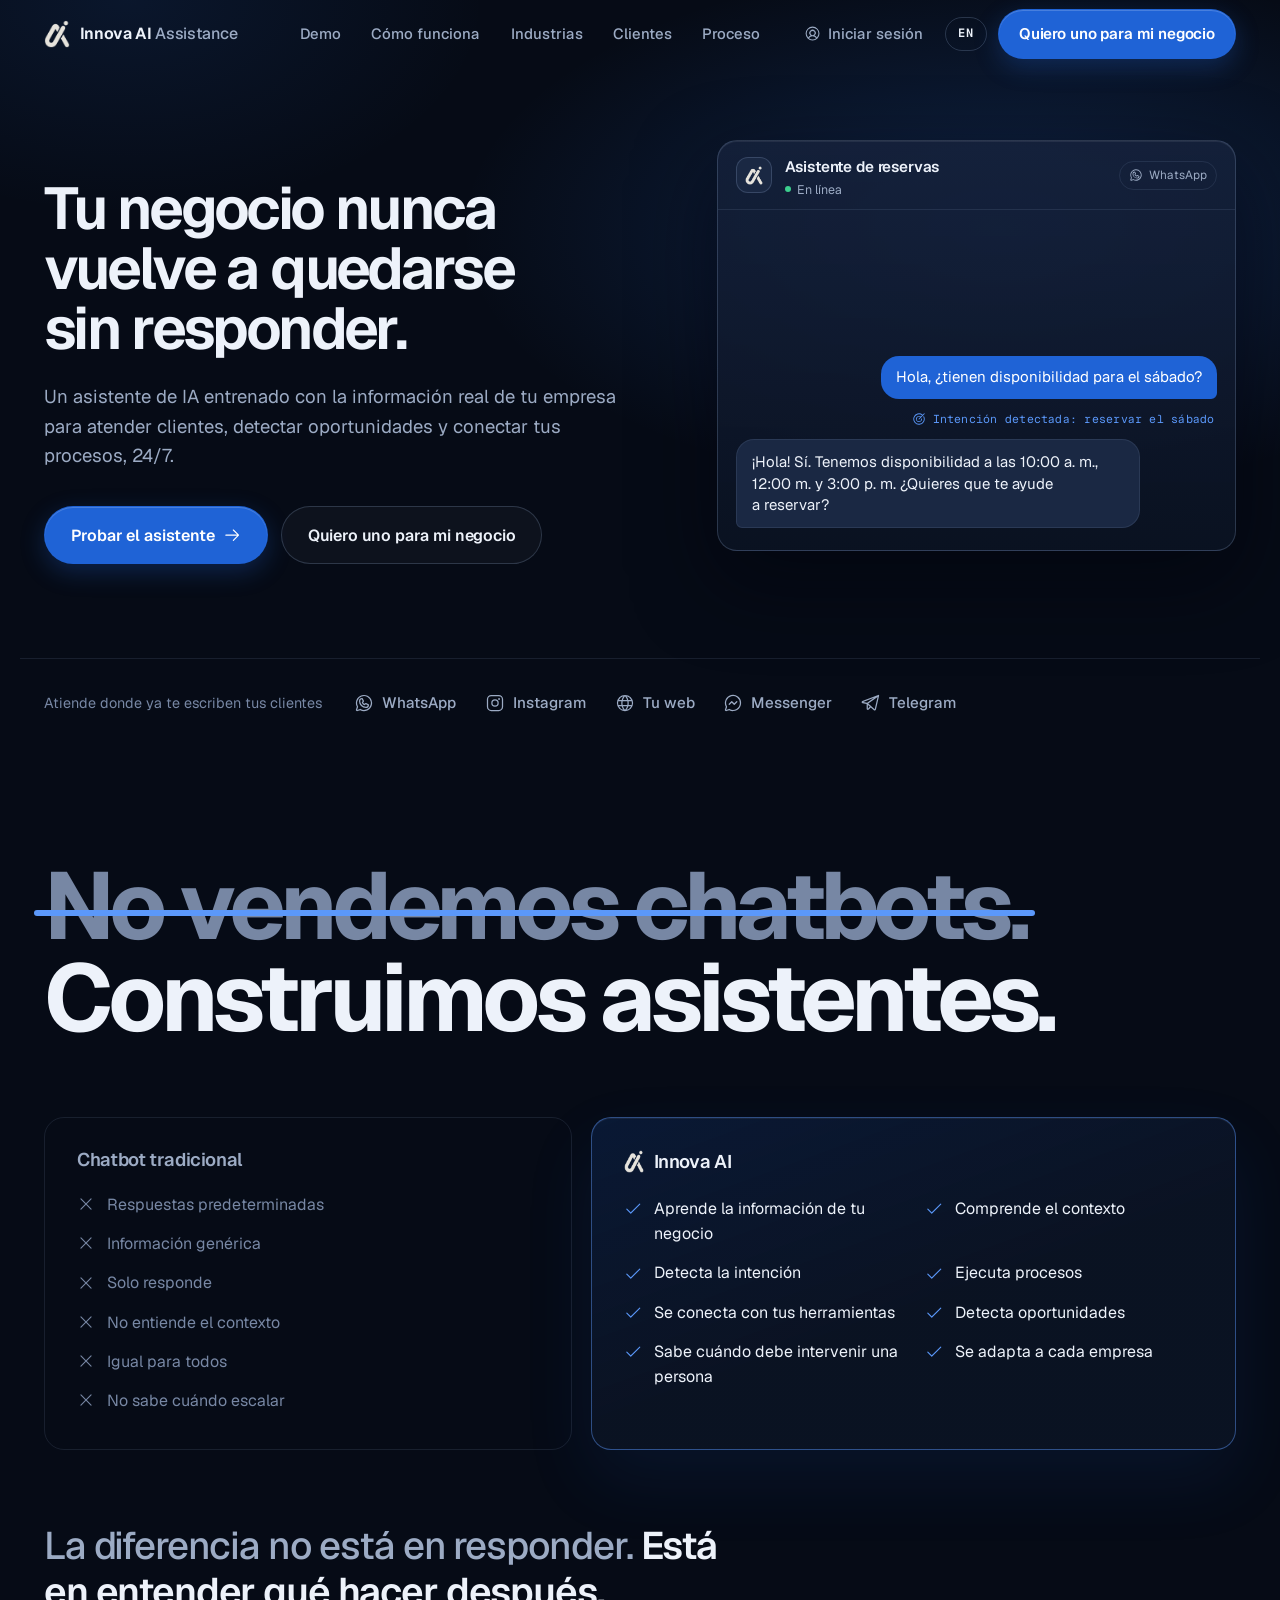
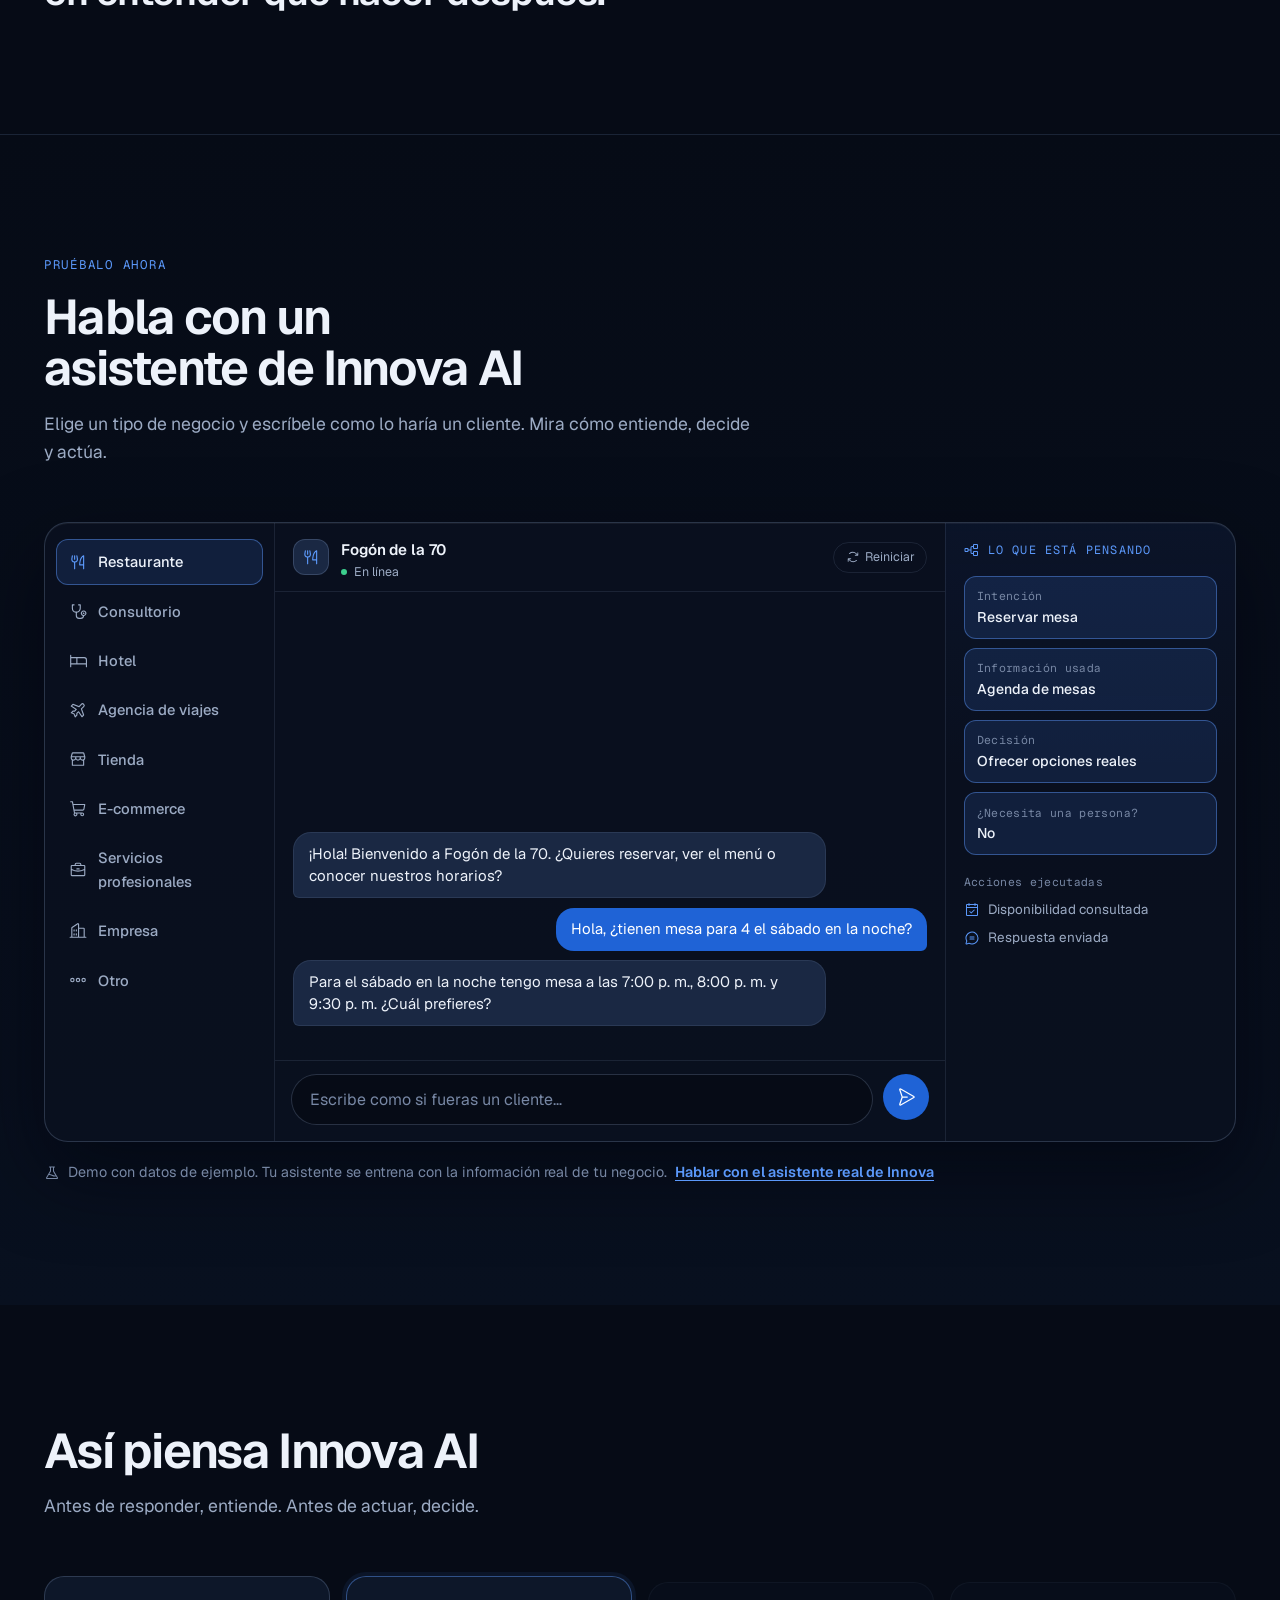
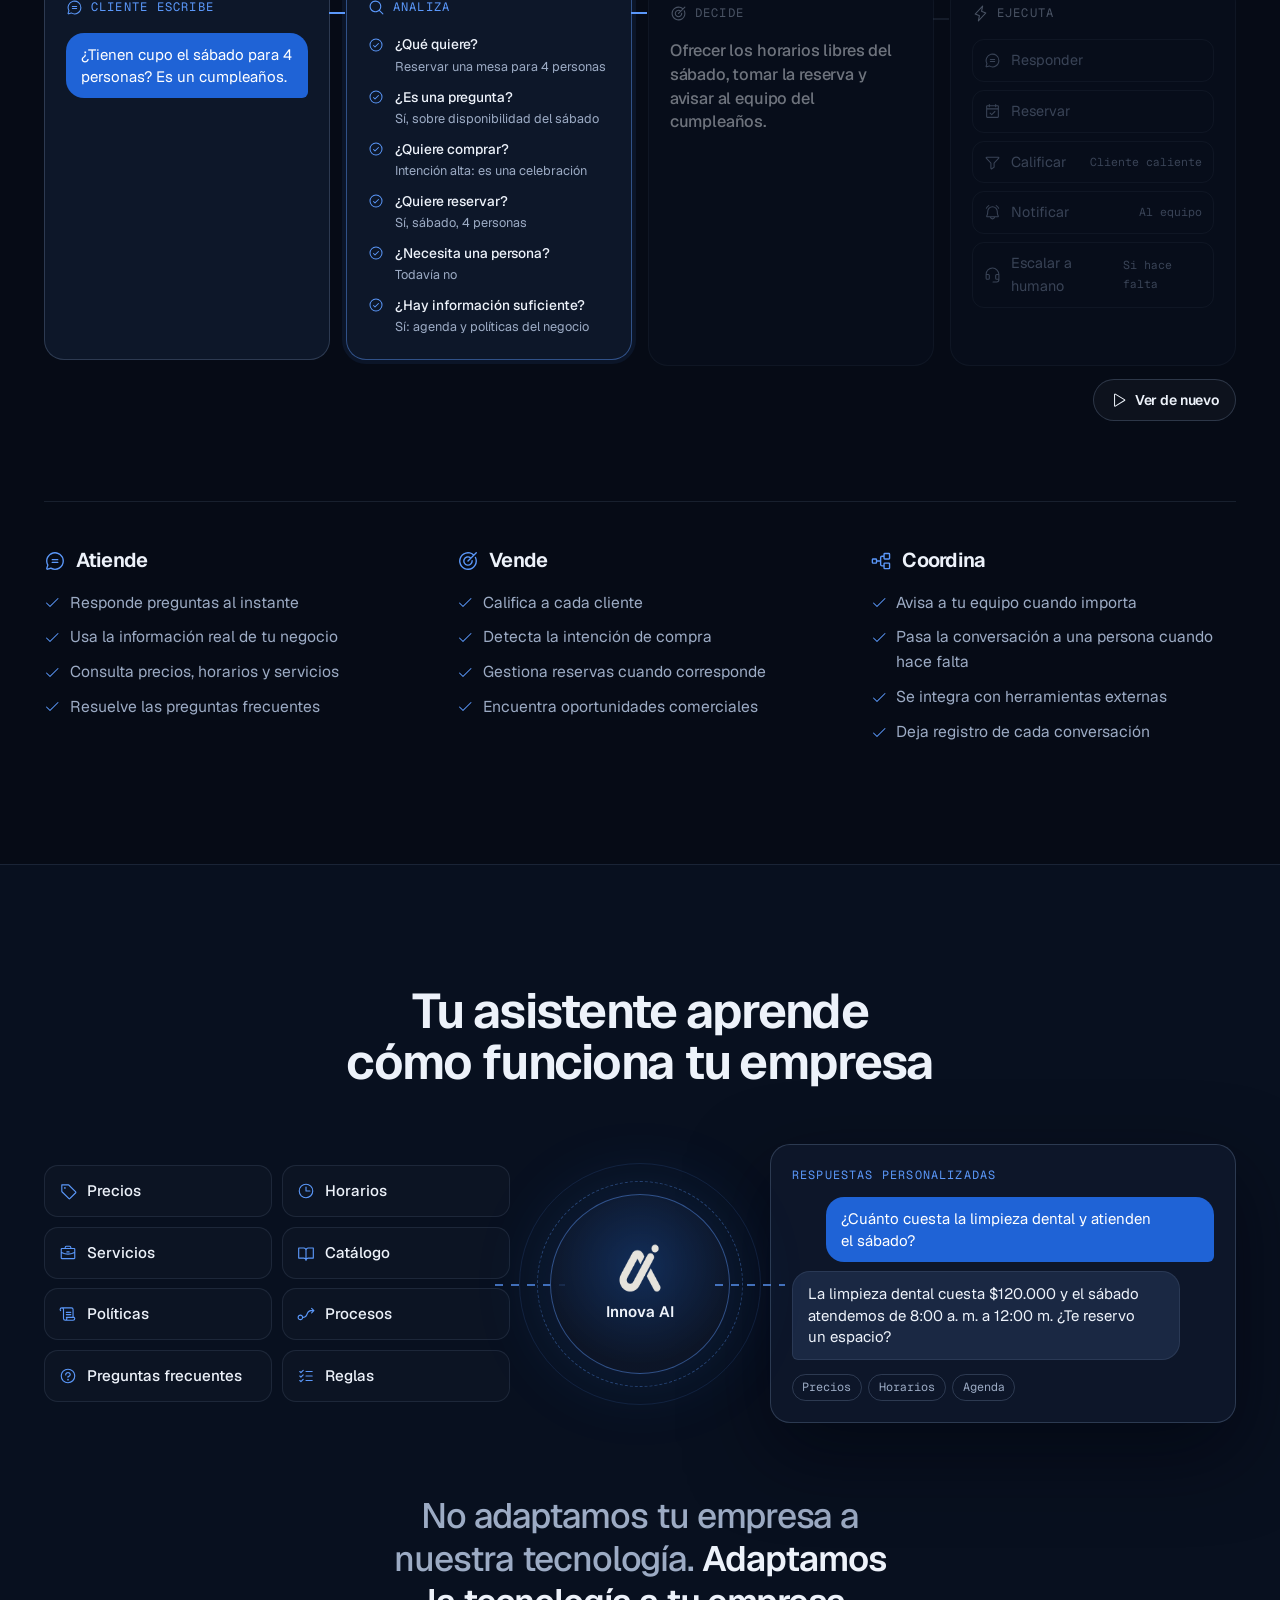
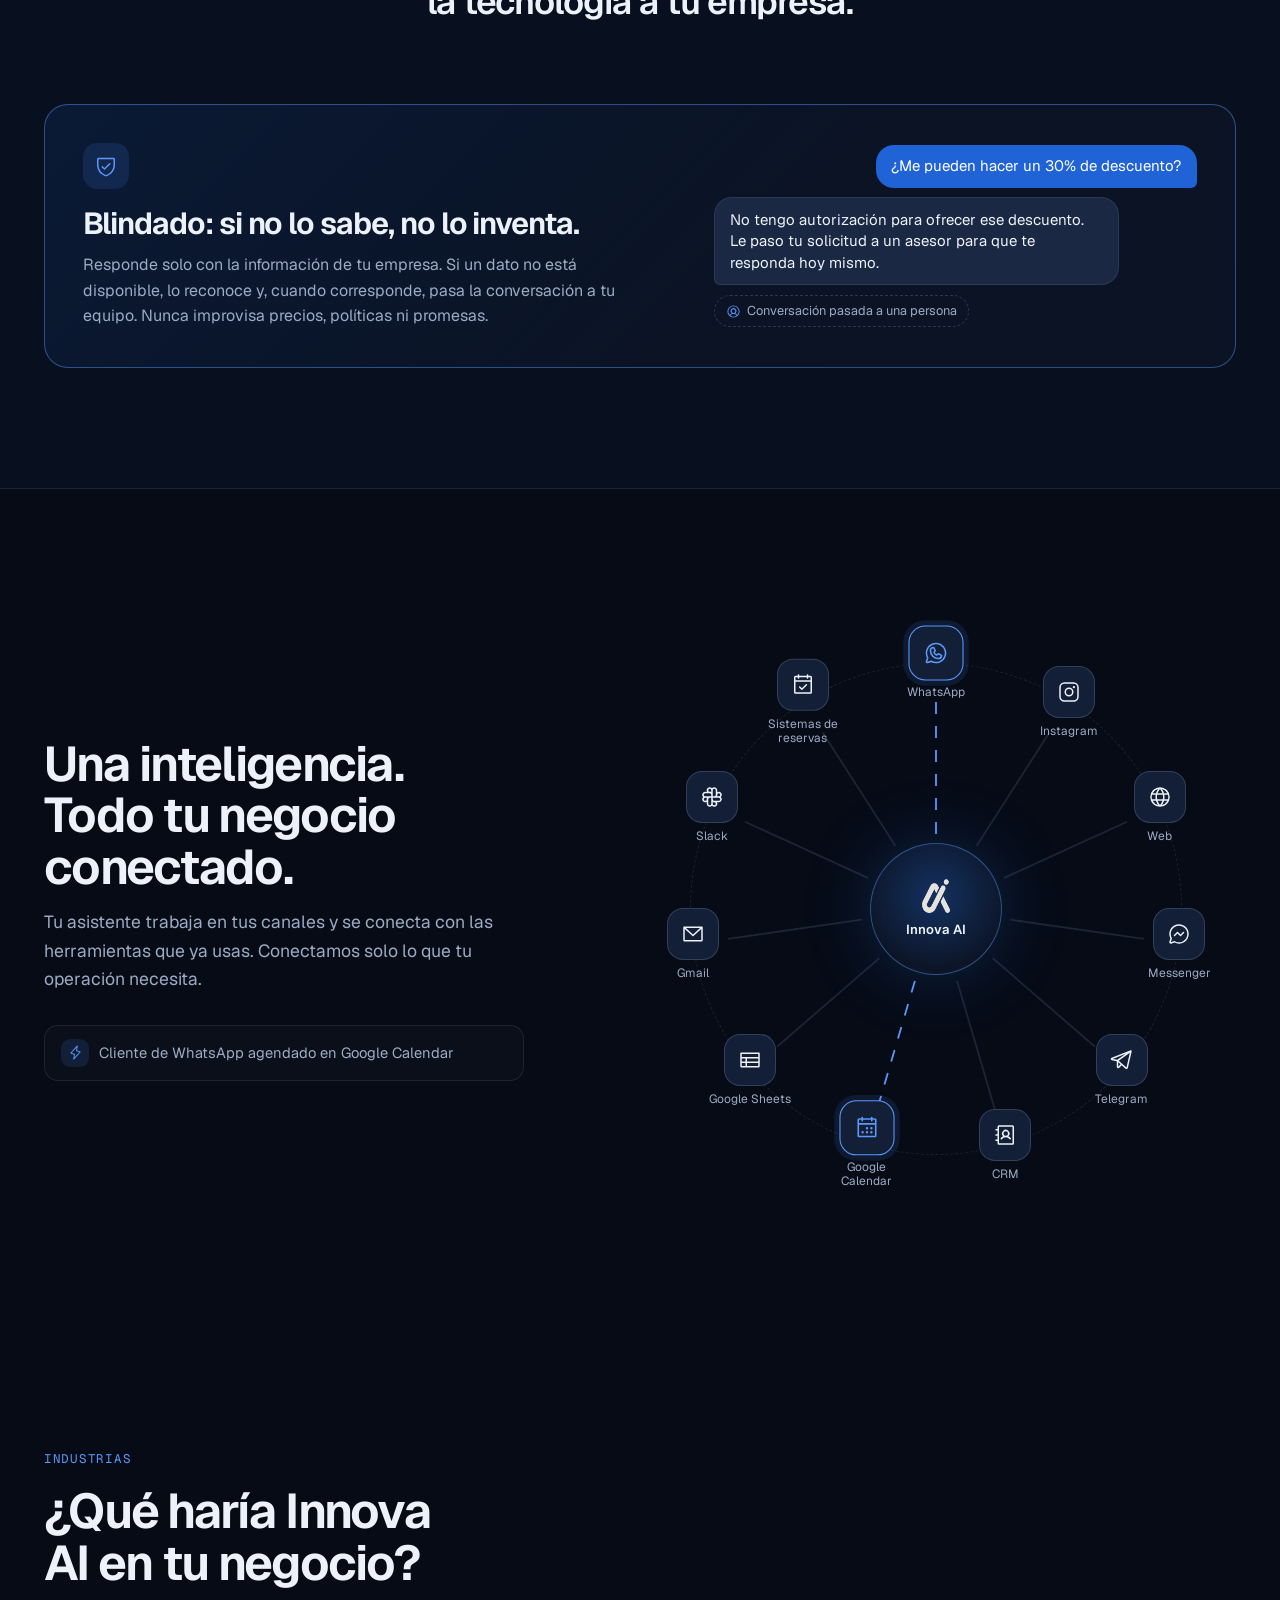
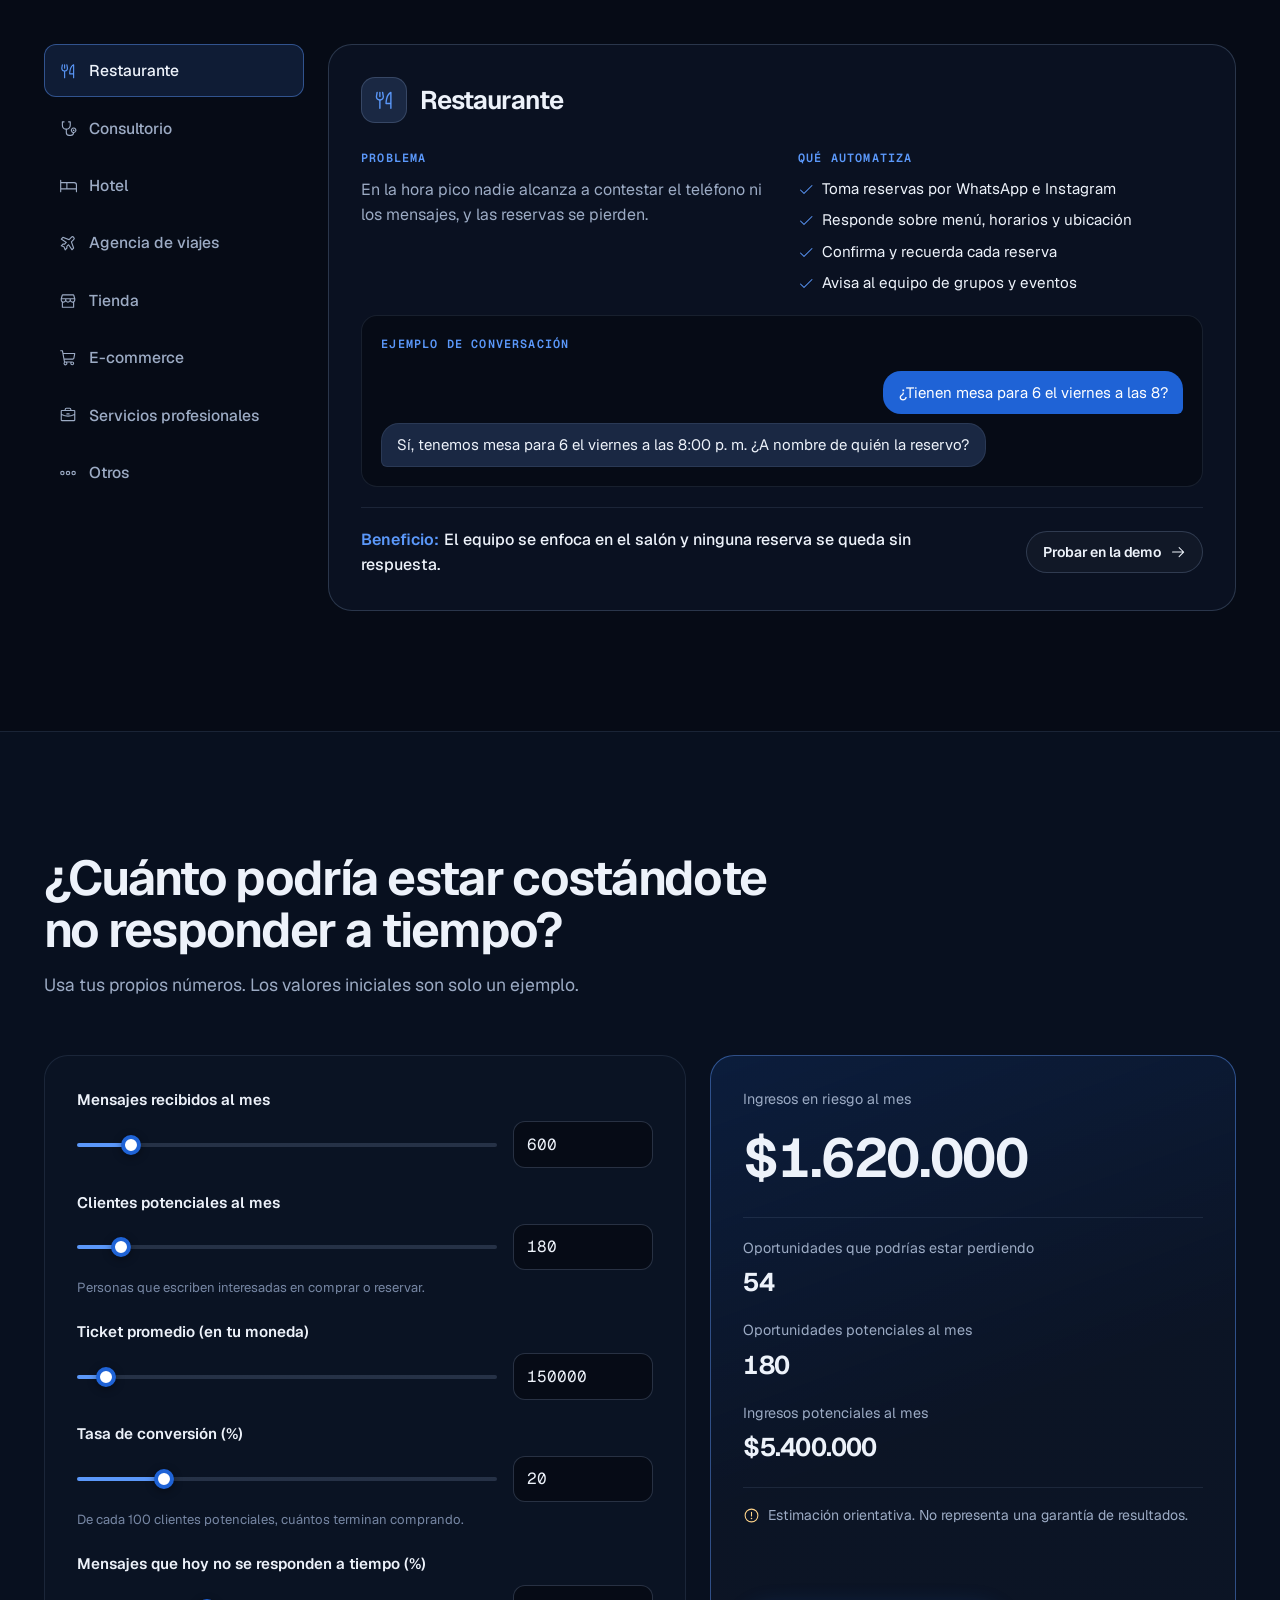
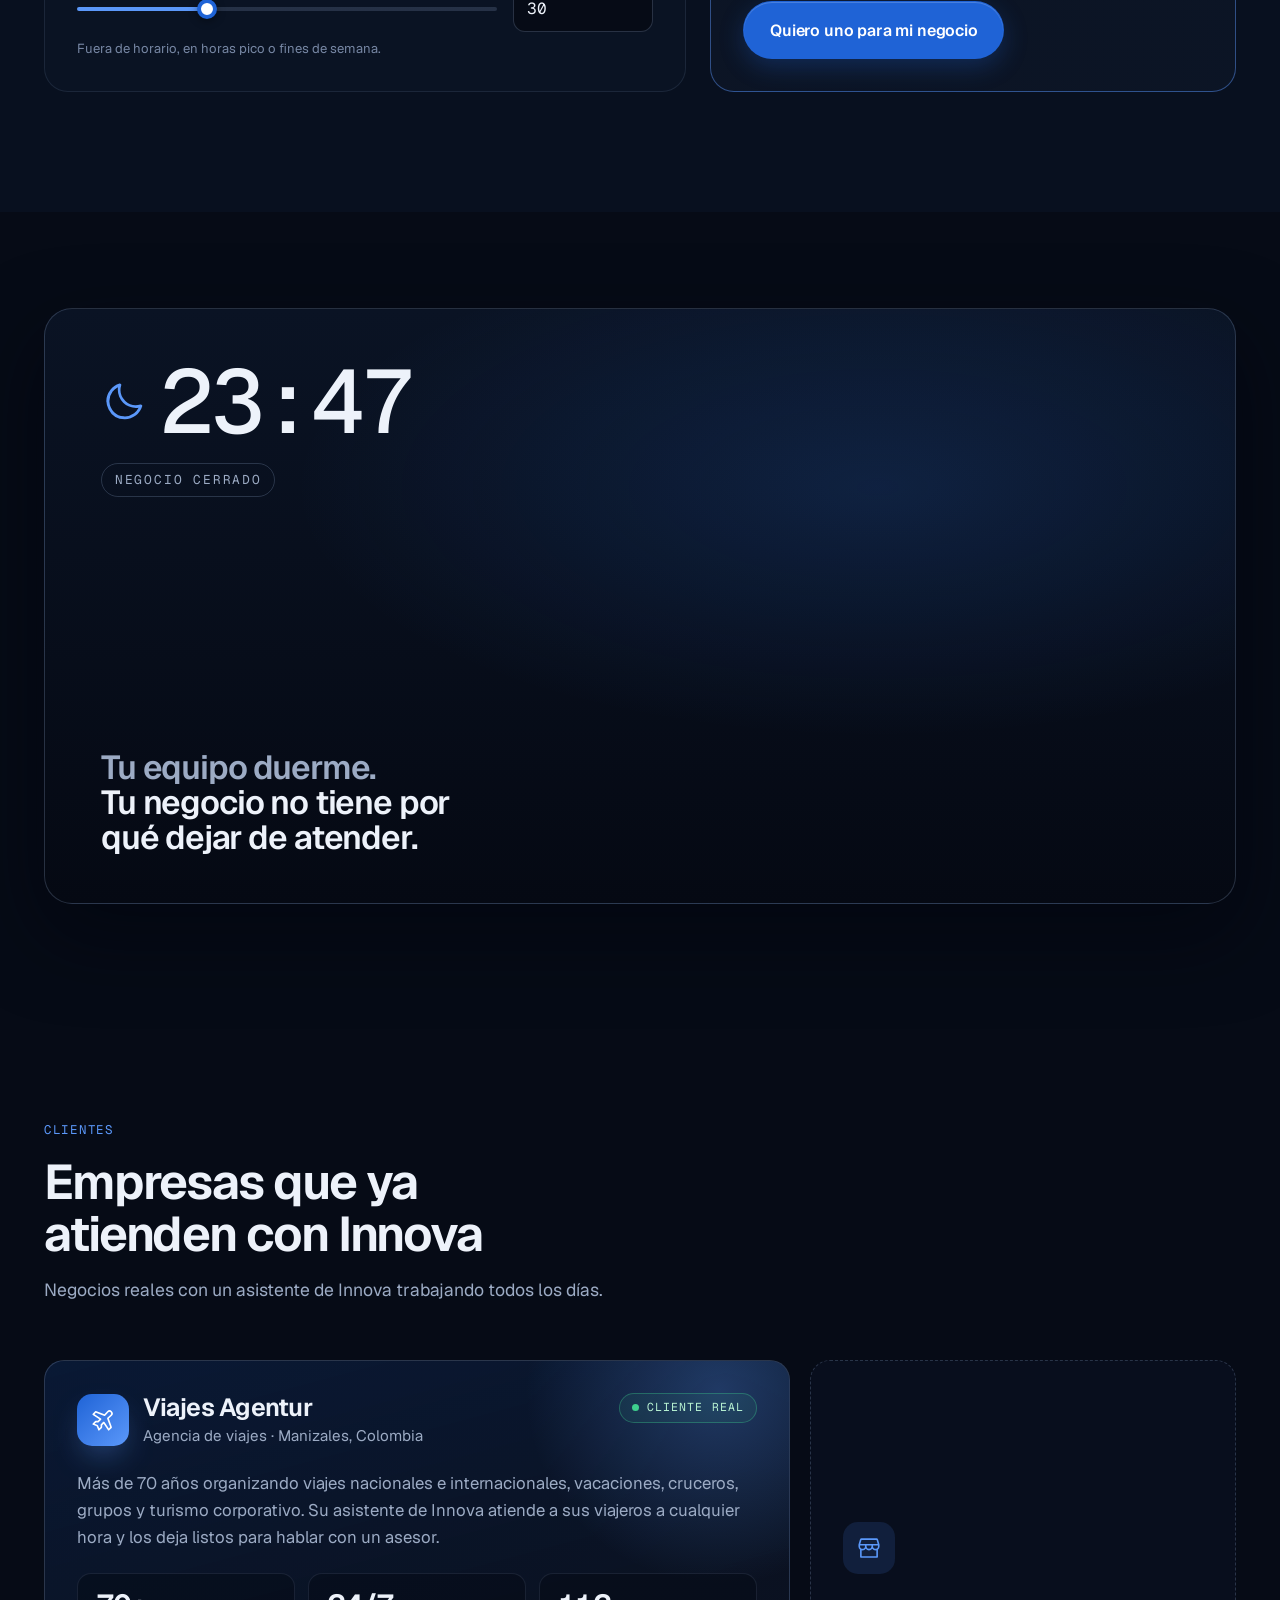
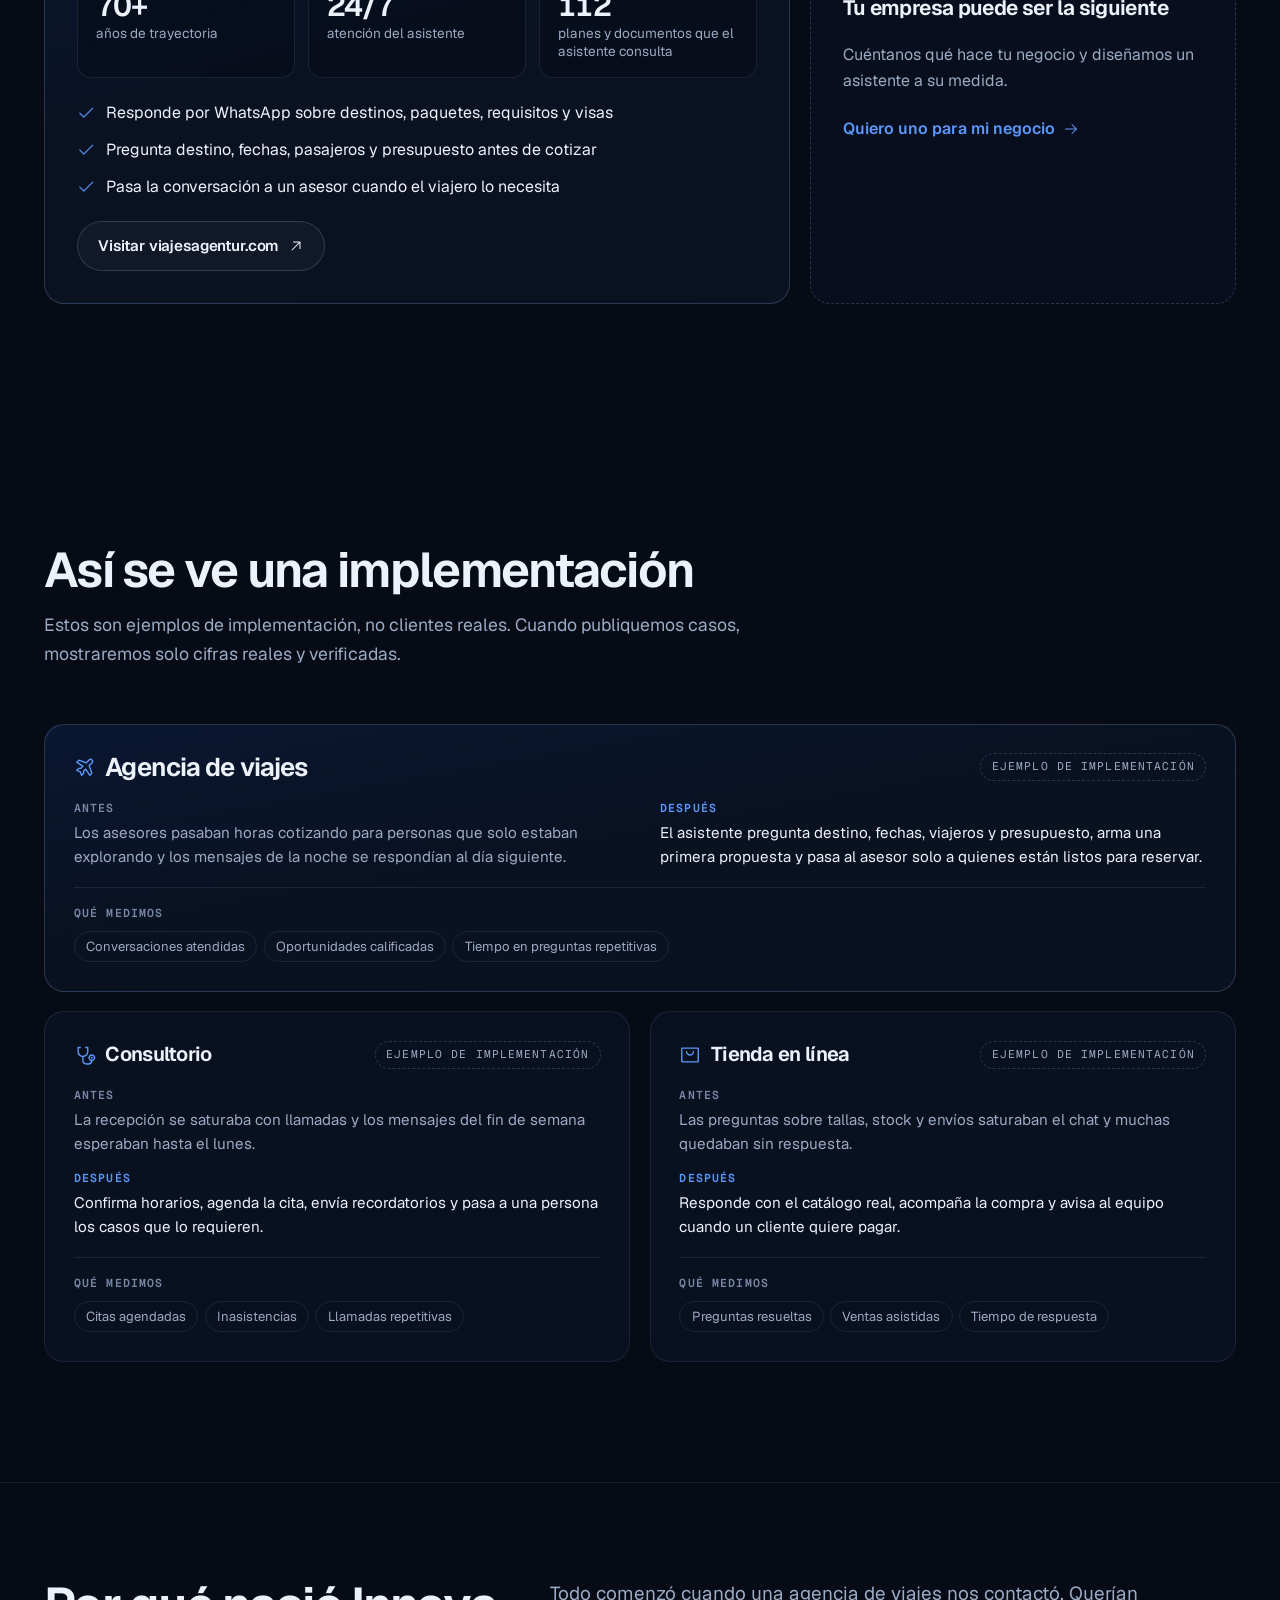
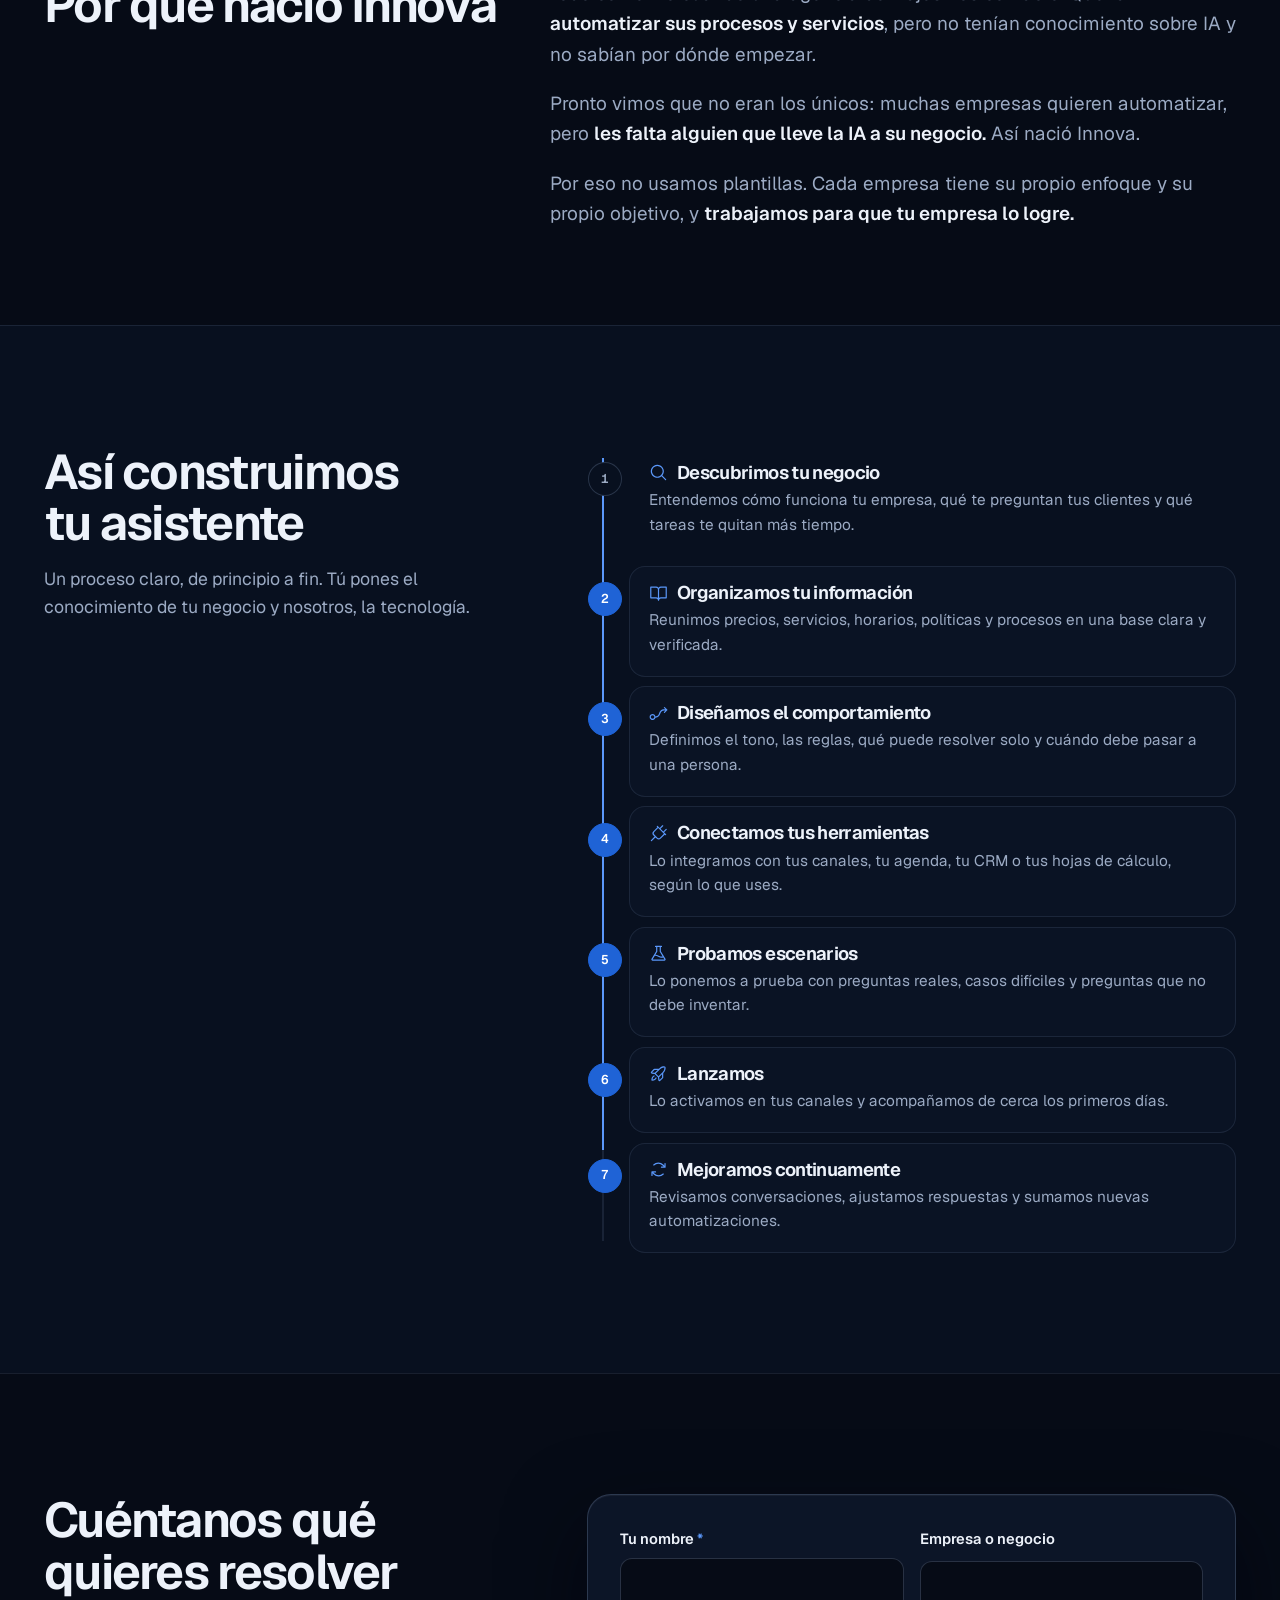
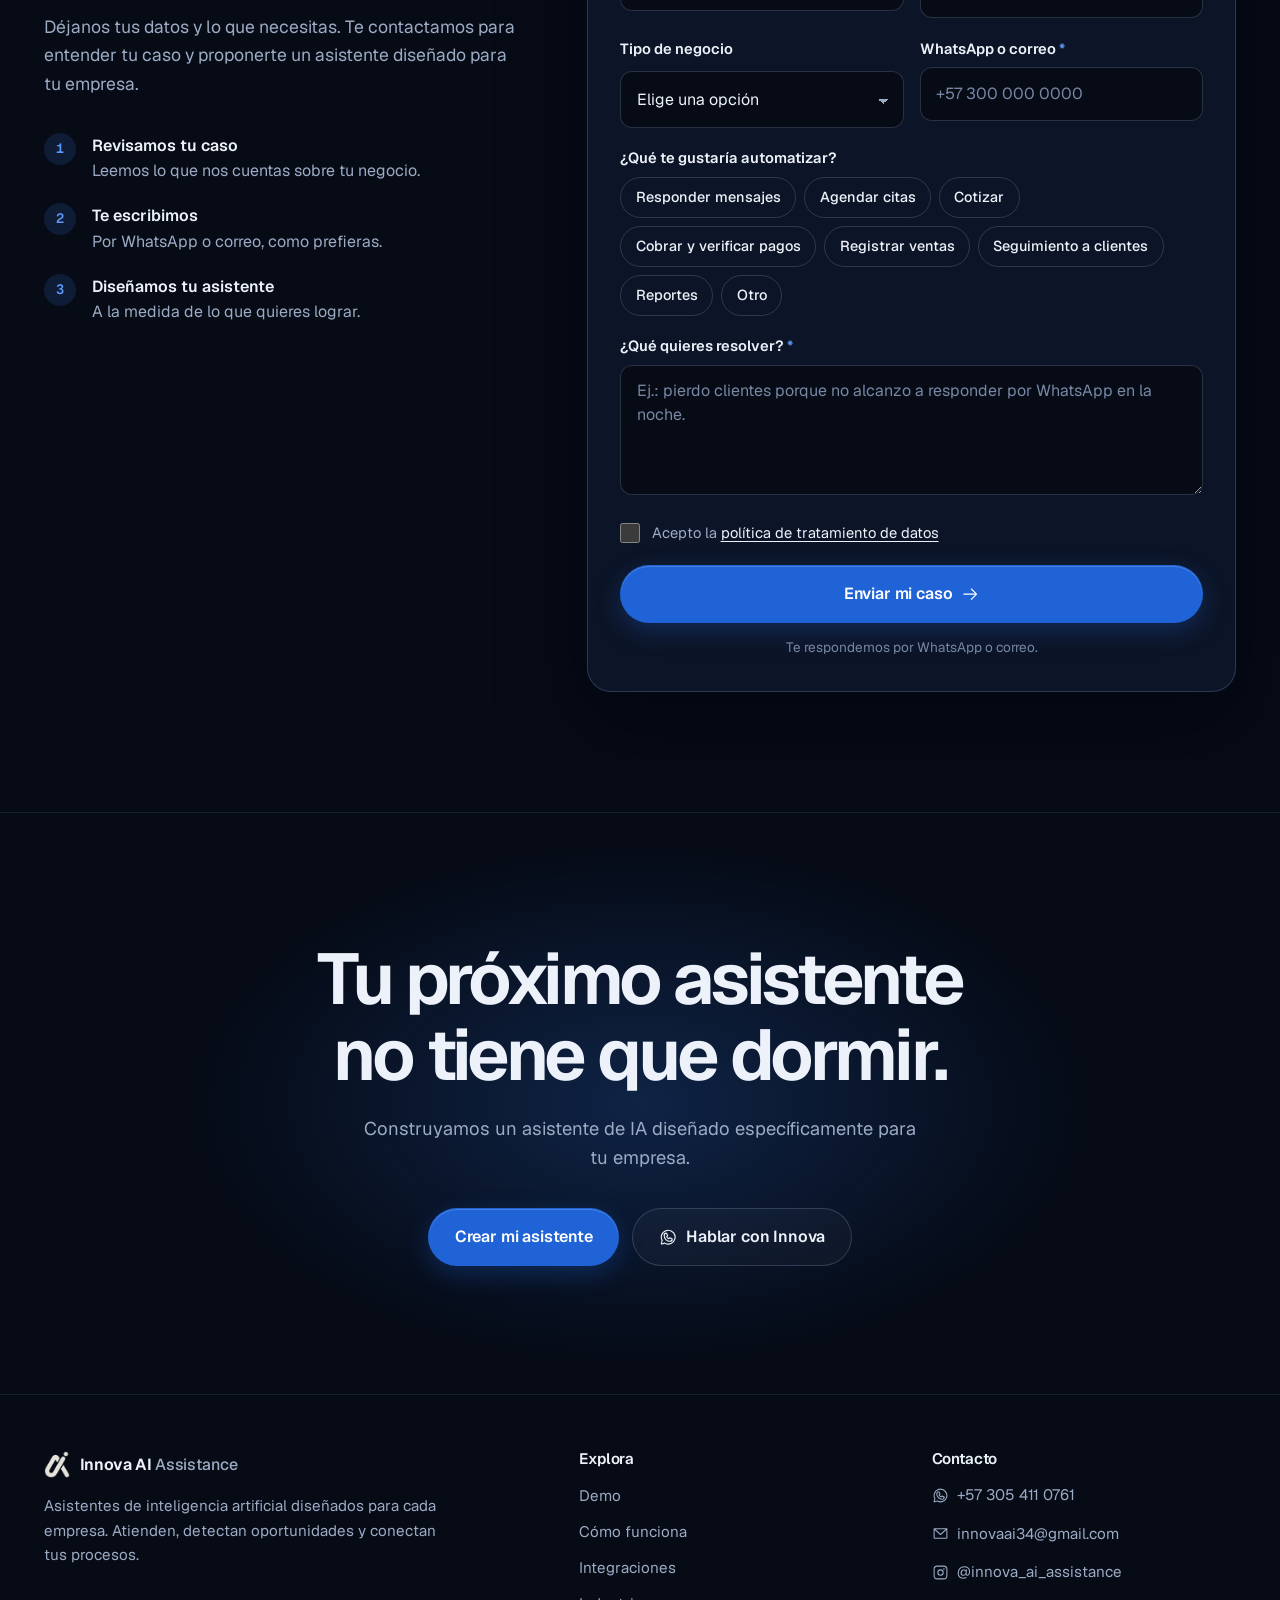
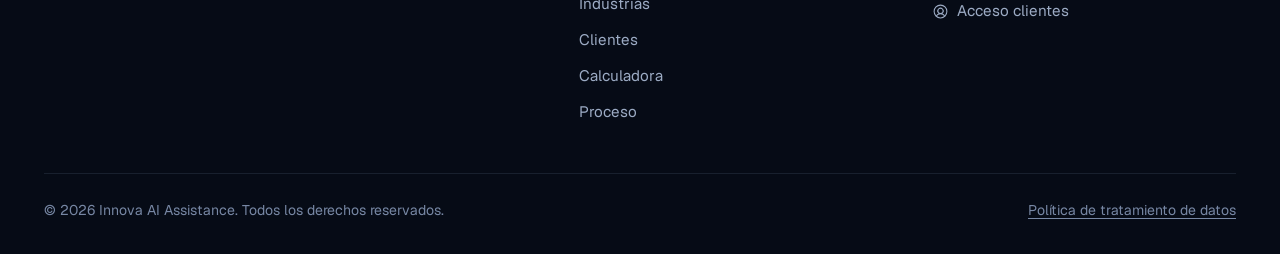
==== index.html @ 1cd4cea0 "Add a Clients section featuring Viajes Agentur A featured card for Viajes Agentur (travel agency in " ====
<!DOCTYPE html>
<html lang="es">
<head>
<meta charset="UTF-8">
<meta name="viewport" content="width=device-width, initial-scale=1.0">
<title>Asistentes de IA para empresas | Innova AI Assistance</title>
<meta name="description" content="Creamos asistentes de inteligencia artificial para empresas, entrenados con la información real de tu negocio. Atienden por WhatsApp, Instagram y tu web, detectan oportunidades y se conectan con tus herramientas.">
<link rel="canonical" href="https://innovaassistanceai.com.co/">
<meta name="theme-color" content="#060b16">
<meta name="color-scheme" content="dark">
<meta property="og:type" content="website">
<meta property="og:site_name" content="Innova AI Assistance">
<meta property="og:locale" content="es_CO">
<meta property="og:url" content="https://innovaassistanceai.com.co/">
<meta property="og:title" content="Innova AI Assistance | Asistentes de IA para empresas">
<meta property="og:description" content="Un asistente de IA diseñado para aprender cómo funciona tu negocio: atiende clientes, detecta oportunidades y conecta tus procesos, 24/7.">
<meta property="og:image" content="https://innovaassistanceai.com.co/assets/img/og-image.png">
<meta property="og:image:width" content="1200">
<meta property="og:image:height" content="630">
<meta property="og:image:alt" content="Innova AI Assistance: tu negocio nunca vuelve a quedarse sin responder.">
<meta name="twitter:card" content="summary_large_image">
<meta name="twitter:title" content="Innova AI Assistance | Asistentes de IA para empresas">
<meta name="twitter:description" content="Un asistente de IA diseñado para aprender cómo funciona tu negocio.">
<meta name="twitter:image" content="https://innovaassistanceai.com.co/assets/img/og-image.png">
<link rel="icon" type="image/png" href="assets/img/favicon.png">
<link rel="apple-touch-icon" href="assets/img/apple-touch-icon.png">
<link rel="preload" href="assets/fonts/Geist-Variable.woff2" as="font" type="font/woff2" crossorigin>
<link rel="stylesheet" href="assets/css/site.css">
<script type="application/ld+json">
{
  "@context": "https://schema.org",
  "@type": "ProfessionalService",
  "name": "Innova AI Assistance",
  "url": "https://innovaassistanceai.com.co/",
  "logo": "https://innovaassistanceai.com.co/assets/img/logo.png",
  "image": "https://innovaassistanceai.com.co/assets/img/og-image.png",
  "description": "Asistentes de inteligencia artificial para empresas, entrenados con la información real de cada negocio para atender clientes, detectar oportunidades y automatizar procesos.",
  "email": "innovaai34@gmail.com",
  "telephone": "+57 305 411 0761",
  "areaServed": "CO",
  "knowsAbout": ["Asistentes de IA para empresas", "Inteligencia artificial para empresas", "Automatización de WhatsApp", "Automatización de atención al cliente", "Automatización empresarial"],
  "sameAs": ["https://instagram.com/innova_ai_assistance"]
}
</script>
</head>
<body>
<a class="skip" href="#main" data-i18n="skip">Saltar al contenido</a>

<header class="nav" id="navbar">
  <div class="nav-row">
    <a href="#top" class="brand" aria-label="Innova AI Assistance"><img src="assets/img/logo-128.png" alt="" width="30" height="31"><span>Innova AI <span class="brand-sub">Assistance</span></span></a>
    <nav aria-label="Principal">
      <ul class="nav-links" id="navLinks">
        <li><a href="#demo" data-i18n="nav.demo">Demo</a></li>
        <li><a href="#como-funciona" data-i18n="nav.how">Cómo funciona</a></li>
        <li><a href="#industrias" data-i18n="nav.industries">Industrias</a></li>
        <li><a href="#clientes" data-i18n="nav.clients">Clientes</a></li>
        <li><a href="#proceso" data-i18n="nav.process">Proceso</a></li>
        <li class="nav-login-mobile"><a href="https://centro-mando-innova.innovaai34.workers.dev/entrar" rel="noopener" data-i18n="nav.loginLong">Iniciar sesión en el centro de mando</a></li>
        <li class="nav-cta-mobile"><a class="btn btn-primary" href="#contacto" data-i18n="cta.want">Quiero uno para mi negocio</a></li>
      </ul>
    </nav>
    <div class="nav-actions">
      <a class="nav-login" href="https://centro-mando-innova.innovaai34.workers.dev/entrar" rel="noopener"><svg class="i" aria-hidden="true"><use href="assets/icons.svg#user-circle"></use></svg><span data-i18n="nav.login">Iniciar sesión</span></a>
      <button class="lang" type="button" id="langBtn" data-i18n="lang.switch">EN</button>
      <a class="btn btn-primary nav-cta" href="#contacto" data-i18n="cta.want">Quiero uno para mi negocio</a>
      <button class="menu-btn" type="button" id="menuBtn" aria-label="Menú" aria-expanded="false" aria-controls="navLinks"><svg class="i"><use href="assets/icons.svg#list"></use></svg></button>
    </div>
  </div>
</header>

<main id="main">

<!-- HERO -->
<section class="hero" id="top">
  <div class="hero-glow" aria-hidden="true"></div>
  <div class="wrap hero-grid">
    <div class="hero-copy">
      <h1 data-i18n="hero.h1">Tu negocio nunca vuelve a quedarse sin responder.</h1>
      <p class="hero-sub" data-i18n="hero.sub">Un asistente de IA entrenado con la información real de tu empresa para atender clientes, detectar oportunidades y conectar tus procesos, 24/7.</p>
      <div class="cta-row">
        <a href="#demo" class="btn btn-primary btn-lg"><span data-i18n="cta.try">Probar el asistente</span><svg class="i"><use href="assets/icons.svg#arrow-right"></use></svg></a>
        <a href="#contacto" class="btn btn-ghost btn-lg" data-i18n="cta.want">Quiero uno para mi negocio</a>
      </div>
    </div>

    <div class="hero-demo" id="heroDemo">
      <div class="window" id="heroWindow">
        <div class="window-head">
          <span class="avatar"><img src="assets/img/logo-128.png" alt="" width="18" height="19"></span>
          <div class="who"><b data-i18n="hero.biz">Asistente de reservas</b><span class="status"><span class="st-online" data-i18n="chat.online">En línea</span><span class="st-typing" data-i18n="chat.typing">Escribiendo…</span></span></div>
          <span class="window-tag"><svg class="i"><use href="assets/icons.svg#whatsapp-logo"></use></svg>WhatsApp</span>
        </div>
        <div class="thread" id="heroThread" aria-hidden="true"></div>
        <p class="sr-only" data-i18n="hero.sr">Ejemplo de conversación: un cliente pregunta por disponibilidad para el sábado, el asistente ofrece tres horarios, toma la reserva y avisa al equipo que hay un cliente listo para reservar.</p>
      </div>
      <div class="opportunity" id="heroOpp" aria-hidden="true">
        <div class="opp-top"><span class="opp-icon"><svg class="i"><use href="assets/icons.svg#bell-ringing"></use></svg></span><span class="opp-k" data-i18n="opp.k">Oportunidad detectada</span></div>
        <p class="opp-t" data-i18n="opp.t">Cliente listo para reservar</p>
        <p class="opp-s"><svg class="i"><use href="assets/icons.svg#headset"></use></svg><span data-i18n="opp.s">Intervención humana disponible</span></p>
      </div>
    </div>
  </div>

  <div class="wrap channels">
    <p data-i18n="channels.p">Atiende donde ya te escriben tus clientes</p>
    <ul>
      <li><svg class="i"><use href="assets/icons.svg#whatsapp-logo"></use></svg>WhatsApp</li>
      <li><svg class="i"><use href="assets/icons.svg#instagram-logo"></use></svg>Instagram</li>
      <li><svg class="i"><use href="assets/icons.svg#globe"></use></svg><span data-i18n="ch.web">Tu web</span></li>
      <li><svg class="i"><use href="assets/icons.svg#messenger-logo"></use></svg>Messenger</li>
      <li><svg class="i"><use href="assets/icons.svg#telegram-logo"></use></svg>Telegram</li>
    </ul>
  </div>
</section>

<!-- NO ES UN CHATBOT -->
<section class="section manifesto" id="servicios">
  <div class="wrap">
    <h2 class="mf-head" id="mfHead">
      <span class="mf-no"><span data-i18n="mf.no">No vendemos chatbots.</span></span>
      <span class="mf-yes" data-i18n="mf.yes">Construimos asistentes.</span>
    </h2>
    <div class="compare">
      <div class="cmp cmp-old reveal">
        <h3 data-i18n="cmp.oldT">Chatbot tradicional</h3>
        <ul id="cmpOld"></ul>
      </div>
      <div class="cmp cmp-new reveal" style="--i:1">
        <h3><img src="assets/img/logo-128.png" alt="" width="22" height="23"><span>Innova AI</span></h3>
        <ul id="cmpNew"></ul>
      </div>
    </div>
    <p class="mf-quote reveal" data-i18n-html="mf.quote">La diferencia no está en responder. <strong>Está en entender qué hacer después.</strong></p>
  </div>
</section>

<!-- DEMO INTERACTIVA -->
<section class="section demo" id="demo">
  <div class="wrap">
    <div class="sec-head reveal">
      <p class="eyebrow" data-i18n="demo.eyebrow">Pruébalo ahora</p>
      <h2 data-i18n="demo.h2">Habla con un asistente de Innova AI</h2>
      <p class="sec-sub" data-i18n="demo.sub">Elige un tipo de negocio y escríbele como lo haría un cliente. Mira cómo entiende, decide y actúa.</p>
    </div>

    <div class="lab reveal" id="lab">
      <div class="lab-inds" role="tablist" aria-label="Tipo de negocio" id="labInds"></div>

      <div class="lab-chat" id="labChat">
        <div class="window-head">
          <span class="avatar" id="labAvatar"></span>
          <div class="who"><b id="labBiz"></b><span class="status"><span class="st-online" data-i18n="chat.online">En línea</span><span class="st-typing" data-i18n="chat.typing">Escribiendo…</span></span></div>
          <button class="lab-reset" type="button" id="labReset"><svg class="i"><use href="assets/icons.svg#arrows-clockwise"></use></svg><span data-i18n="demo.reset">Reiniciar</span></button>
        </div>
        <div class="thread lab-thread" id="labThread" aria-live="polite"></div>
        <div class="lab-suggest" id="labSuggest"></div>
        <form class="composer" id="labForm" autocomplete="off">
          <label class="sr-only" for="labInput" data-i18n="demo.inputLbl">Escribe tu mensaje</label>
          <input id="labInput" type="text" maxlength="240" data-i18n-ph="demo.ph" placeholder="Escribe como si fueras un cliente…">
          <button class="send" type="submit" aria-label="Enviar"><svg class="i"><use href="assets/icons.svg#paper-plane-right"></use></svg></button>
        </form>
      </div>

      <aside class="lab-brain" aria-label="Lo que está pensando el asistente">
        <div class="brain-head"><svg class="i"><use href="assets/icons.svg#tree-structure"></use></svg><span data-i18n="brain.h">Lo que está pensando</span></div>
        <dl class="brain-rows" id="brainRows">
          <div><dt data-i18n="brain.intent">Intención</dt><dd id="bIntent">-</dd></div>
          <div><dt data-i18n="brain.data">Información usada</dt><dd id="bData">-</dd></div>
          <div><dt data-i18n="brain.decision">Decisión</dt><dd id="bDecision">-</dd></div>
          <div><dt data-i18n="brain.human">¿Necesita una persona?</dt><dd id="bHuman">-</dd></div>
        </dl>
        <div class="brain-log-h" data-i18n="brain.log">Acciones ejecutadas</div>
        <ol class="brain-log" id="brainLog"></ol>
      </aside>
    </div>
    <p class="lab-note"><svg class="i"><use href="assets/icons.svg#flask"></use></svg><span data-i18n="demo.note">Demo con datos de ejemplo. Tu asistente se entrena con la información real de tu negocio.</span> <button type="button" class="linkish" id="openRealBot" data-i18n="demo.real">Hablar con el asistente real de Innova</button></p>
  </div>
</section>

<!-- CÓMO PIENSA -->
<section class="section mind" id="como-funciona">
  <div class="wrap">
    <div class="sec-head reveal">
      <h2 data-i18n="mind.h2">Así piensa Innova AI</h2>
      <p class="sec-sub" data-i18n="mind.sub">Antes de responder, entiende. Antes de actuar, decide.</p>
    </div>
    <div class="flow" id="flow">
      <div class="stage">
        <span class="stage-k"><svg class="i"><use href="assets/icons.svg#chat-circle-text"></use></svg><span data-i18n="mind.s1">Cliente escribe</span></span>
        <div class="bubble in" data-i18n="mind.msg">¿Tienen cupo el sábado para 4 personas? Es un cumpleaños.</div>
      </div>
      <div class="stage">
        <span class="stage-k"><svg class="i"><use href="assets/icons.svg#magnifying-glass"></use></svg><span data-i18n="mind.s2">Analiza</span></span>
        <ul class="checks" id="mindChecks"></ul>
      </div>
      <div class="stage">
        <span class="stage-k"><svg class="i"><use href="assets/icons.svg#target"></use></svg><span data-i18n="mind.s3">Decide</span></span>
        <p class="decision" data-i18n="mind.decision">Ofrecer los horarios libres del sábado, tomar la reserva y avisar al equipo del cumpleaños.</p>
      </div>
      <div class="stage">
        <span class="stage-k"><svg class="i"><use href="assets/icons.svg#lightning"></use></svg><span data-i18n="mind.s4">Ejecuta</span></span>
        <ul class="actions" id="mindActions"></ul>
      </div>
    </div>
    <div class="flow-foot">
      <button type="button" class="btn btn-ghost btn-sm" id="flowReplay"><svg class="i"><use href="assets/icons.svg#play"></use></svg><span data-i18n="mind.replay">Ver de nuevo</span></button>
    </div>

    <div class="caps reveal" id="caps"></div>
  </div>
</section>

<!-- ADN DE TU EMPRESA -->
<section class="section dna" id="adn">
  <div class="wrap">
    <div class="sec-head center reveal">
      <h2 data-i18n="dna.h2">Tu asistente aprende cómo funciona tu empresa</h2>
    </div>
    <div class="dna-map" id="dnaMap">
      <ul class="dna-in" id="dnaIn"></ul>
      <div class="dna-core" aria-hidden="true">
        <span class="core-ring"></span><span class="core-ring r2"></span>
        <img src="assets/img/logo-128.png" alt="" width="48" height="50">
        <b>Innova AI</b>
      </div>
      <div class="dna-out">
        <span class="dna-out-k" data-i18n="dna.outK">Respuestas personalizadas</span>
        <div class="bubble in" data-i18n="dna.q">¿Cuánto cuesta la limpieza dental y atienden el sábado?</div>
        <div class="bubble out" data-i18n="dna.a">La limpieza dental cuesta $120.000 y el sábado atendemos de 8:00 a. m. a 12:00 m. ¿Te reservo un espacio?</div>
        <div class="src"><span data-i18n="dna.src1">Precios</span><span data-i18n="dna.src2">Horarios</span><span data-i18n="dna.src3">Agenda</span></div>
      </div>
    </div>
    <p class="dna-statement reveal" data-i18n-html="dna.statement">No adaptamos tu empresa a nuestra tecnología. <strong>Adaptamos la tecnología a tu empresa.</strong></p>

    <div class="shield reveal">
      <div class="shield-copy">
        <span class="shield-icon"><svg class="i"><use href="assets/icons.svg#shield-check"></use></svg></span>
        <h3 data-i18n="shield.h">Blindado: si no lo sabe, no lo inventa.</h3>
        <p data-i18n="shield.p">Responde solo con la información de tu empresa. Si un dato no está disponible, lo reconoce y, cuando corresponde, pasa la conversación a tu equipo. Nunca improvisa precios, políticas ni promesas.</p>
      </div>
      <div class="shield-chat">
        <div class="bubble in" data-i18n="shield.q">¿Me pueden hacer un 30% de descuento?</div>
        <div class="bubble out" data-i18n="shield.a">No tengo autorización para ofrecer ese descuento. Le paso tu solicitud a un asesor para que te responda hoy mismo.</div>
        <span class="tag-escalate"><svg class="i"><use href="assets/icons.svg#user-circle"></use></svg><span data-i18n="shield.tag">Conversación pasada a una persona</span></span>
      </div>
    </div>
  </div>
</section>

<!-- INTEGRACIONES -->
<section class="section integrations" id="integraciones">
  <div class="wrap integ-grid">
    <div class="integ-copy reveal">
      <h2 data-i18n="int.h2">Una inteligencia. Todo tu negocio conectado.</h2>
      <p class="sec-sub" data-i18n="int.sub">Tu asistente trabaja en tus canales y se conecta con las herramientas que ya usas. Conectamos solo lo que tu operación necesita.</p>
      <p class="integ-live"><span class="live-icon" aria-hidden="true"><svg class="i"><use href="assets/icons.svg#lightning"></use></svg></span><span id="integLive"></span></p>
    </div>
    <div class="orbit" id="orbit">
      <svg class="orbit-lines" viewBox="0 0 100 100" aria-hidden="true" id="orbitLines"></svg>
      <div class="orbit-core"><img src="assets/img/logo-128.png" alt="" width="34" height="36"><b>Innova AI</b></div>
      <ul class="orbit-nodes" id="orbitNodes"></ul>
    </div>
  </div>
</section>

<!-- INDUSTRIAS -->
<section class="section industries" id="industrias">
  <div class="wrap">
    <div class="sec-head reveal">
      <p class="eyebrow" data-i18n="ind.eyebrow">Industrias</p>
      <h2 data-i18n="ind.h2">¿Qué haría Innova AI en tu negocio?</h2>
    </div>
    <div class="ind reveal" id="ind">
      <div class="ind-list" role="tablist" aria-label="Industrias" id="indList"></div>
      <div class="ind-panel" role="tabpanel" id="indPanel" tabindex="0"></div>
    </div>
  </div>
</section>

<!-- ROI -->
<section class="section roi" id="roi">
  <div class="wrap">
    <div class="sec-head reveal">
      <h2 data-i18n="roi.h2">¿Cuánto podría estar costándote no responder a tiempo?</h2>
      <p class="sec-sub" data-i18n="roi.sub">Usa tus propios números. Los valores iniciales son solo un ejemplo.</p>
    </div>
    <div class="roi-grid reveal">
      <form class="roi-form" id="roiForm">
        <div class="rg"><label for="r-msgs" data-i18n="roi.msgs">Mensajes recibidos al mes</label><div class="rg-row"><input type="range" data-for="r-msgs" min="50" max="5000" step="50" aria-hidden="true" tabindex="-1"><input type="number" id="r-msgs" min="0" inputmode="numeric" value="600"></div></div>
        <div class="rg"><label for="r-leads" data-i18n="roi.leads">Clientes potenciales al mes</label><div class="rg-row"><input type="range" data-for="r-leads" min="10" max="2000" step="10" aria-hidden="true" tabindex="-1"><input type="number" id="r-leads" min="0" inputmode="numeric" value="180"></div><small data-i18n="roi.leadsHelp">Personas que escriben interesadas en comprar o reservar.</small></div>
        <div class="rg"><label for="r-ticket" data-i18n="roi.ticket">Ticket promedio (en tu moneda)</label><div class="rg-row"><input type="range" data-for="r-ticket" min="10000" max="3000000" step="10000" aria-hidden="true" tabindex="-1"><input type="number" id="r-ticket" min="0" inputmode="numeric" value="150000"></div></div>
        <div class="rg"><label for="r-conv" data-i18n="roi.conv">Tasa de conversión (%)</label><div class="rg-row"><input type="range" data-for="r-conv" min="1" max="100" step="1" aria-hidden="true" tabindex="-1"><input type="number" id="r-conv" min="0" max="100" inputmode="decimal" value="20"></div><small data-i18n="roi.convHelp">De cada 100 clientes potenciales, cuántos terminan comprando.</small></div>
        <div class="rg"><label for="r-lost" data-i18n="roi.lost">Mensajes que hoy no se responden a tiempo (%)</label><div class="rg-row"><input type="range" data-for="r-lost" min="0" max="100" step="1" aria-hidden="true" tabindex="-1"><input type="number" id="r-lost" min="0" max="100" inputmode="decimal" value="30"></div><small data-i18n="roi.lostHelp">Fuera de horario, en horas pico o fines de semana.</small></div>
      </form>
      <div class="roi-out">
        <div class="ro ro-main"><span data-i18n="roi.oLostRev">Ingresos en riesgo al mes</span><b id="oLostRev">-</b></div>
        <div class="ro-grid">
          <div class="ro"><span data-i18n="roi.oLost">Oportunidades que podrías estar perdiendo</span><b id="oLost">-</b></div>
          <div class="ro"><span data-i18n="roi.oOpp">Oportunidades potenciales al mes</span><b id="oOpp">-</b></div>
          <div class="ro"><span data-i18n="roi.oRev">Ingresos potenciales al mes</span><b id="oRev">-</b></div>
        </div>
        <p class="roi-disc"><svg class="i"><use href="assets/icons.svg#warning-circle"></use></svg><span data-i18n="roi.disc">Estimación orientativa. No representa una garantía de resultados.</span></p>
        <a href="#contacto" class="btn btn-primary btn-lg" id="roiCta" data-i18n="cta.want">Quiero uno para mi negocio</a>
      </div>
    </div>
  </div>
</section>

<!-- VIDEO: para usar un video real, pon su URL en data-video-src (ej. assets/video/innova.mp4) y opcionalmente data-poster. -->
<section class="section film" id="video">
  <div class="wrap">
    <div class="film-frame reveal" id="filmFrame" data-video-src="" data-poster="">
      <div class="film-stage" id="filmStage" role="img" aria-label="Animación: a las 23:47 un cliente escribe, el negocio está cerrado e Innova AI responde y detecta una oportunidad.">
        <div class="film-top">
          <div class="film-clock"><svg class="i"><use href="assets/icons.svg#moon"></use></svg><span>23:47</span></div>
          <div class="film-closed" data-i18n="film.closed">Negocio cerrado</div>
        </div>
        <div class="film-chat">
          <div class="bubble in f1" data-i18n="film.m1">Hola, ¿todavía tienen disponibilidad?</div>
          <div class="bubble out f2" data-i18n="film.m2">¡Hola! Sí, nos queda disponibilidad mañana a las 10:00 a. m. y a las 4:00 p. m. ¿Cuál prefieres?</div>
          <div class="bubble in f3" data-i18n="film.m3">Perfecto. Quiero reservar.</div>
          <div class="film-opp f4"><svg class="i"><use href="assets/icons.svg#bell-ringing"></use></svg><span data-i18n="opp.k">Oportunidad detectada</span></div>
        </div>
      </div>
      <div class="film-caption">
        <h2 data-i18n-html="film.h2">Tu equipo duerme. <span>Tu negocio no tiene por qué dejar de atender.</span></h2>
      </div>
    </div>
  </div>
</section>

<!-- CLIENTES -->
<section class="section clients" id="clientes">
  <div class="wrap">
    <div class="sec-head reveal">
      <p class="eyebrow" data-i18n="cli.eyebrow">Clientes</p>
      <h2 data-i18n="cli.h2">Empresas que ya atienden con Innova</h2>
      <p class="sec-sub" data-i18n="cli.sub">Negocios reales con un asistente de Innova trabajando todos los días.</p>
    </div>
    <div class="clients-grid">
      <article class="client reveal">
        <div class="client-glow" aria-hidden="true"></div>
        <div class="client-top">
          <div class="client-mark">
            <span class="client-ico"><svg class="i" aria-hidden="true"><use href="assets/icons.svg#airplane-tilt"></use></svg></span>
            <div>
              <h3>Viajes Agentur</h3>
              <p class="client-place" data-i18n="cli.va.place">Agencia de viajes · Manizales, Colombia</p>
            </div>
          </div>
          <span class="client-badge"><span class="dot" aria-hidden="true"></span><span data-i18n="cli.badge">Cliente real</span></span>
        </div>
        <p class="client-desc" data-i18n="cli.va.desc">Más de 70 años organizando viajes nacionales e internacionales, vacaciones, cruceros, grupos y turismo corporativo. Su asistente de Innova atiende a sus viajeros a cualquier hora y los deja listos para hablar con un asesor.</p>
        <div class="client-facts">
          <div><strong>70+</strong><span data-i18n="cli.va.f1">años de trayectoria</span></div>
          <div><strong>24/7</strong><span data-i18n="cli.va.f2">atención del asistente</span></div>
          <div><strong>112</strong><span data-i18n="cli.va.f3">planes y documentos que el asistente consulta</span></div>
        </div>
        <ul class="client-list">
          <li><svg class="i" aria-hidden="true"><use href="assets/icons.svg#check"></use></svg><span data-i18n="cli.va.l1">Responde por WhatsApp sobre destinos, paquetes, requisitos y visas</span></li>
          <li><svg class="i" aria-hidden="true"><use href="assets/icons.svg#check"></use></svg><span data-i18n="cli.va.l2">Pregunta destino, fechas, pasajeros y presupuesto antes de cotizar</span></li>
          <li><svg class="i" aria-hidden="true"><use href="assets/icons.svg#check"></use></svg><span data-i18n="cli.va.l3">Pasa la conversación a un asesor cuando el viajero lo necesita</span></li>
        </ul>
        <a class="btn btn-ghost client-link" href="https://viajesagentur.com/" target="_blank" rel="noopener"><span data-i18n="cli.va.visit">Visitar viajesagentur.com</span><svg class="i" aria-hidden="true"><use href="assets/icons.svg#arrow-up-right"></use></svg></a>
      </article>
      <a class="client client-next reveal" href="#contacto">
        <span class="client-ico"><svg class="i" aria-hidden="true"><use href="assets/icons.svg#storefront"></use></svg></span>
        <h3 data-i18n="cli.next.h">Tu empresa puede ser la siguiente</h3>
        <p data-i18n="cli.next.p">Cuéntanos qué hace tu negocio y diseñamos un asistente a su medida.</p>
        <span class="client-next-cta"><span data-i18n="cta.want">Quiero uno para mi negocio</span><svg class="i" aria-hidden="true"><use href="assets/icons.svg#arrow-right"></use></svg></span>
      </a>
    </div>
  </div>
</section>

<!-- CASOS -->
<section class="section cases-sec" id="casos">
  <div class="wrap">
    <div class="sec-head reveal">
      <h2 data-i18n="case.h2">Así se ve una implementación</h2>
      <p class="sec-sub" data-i18n="case.sub">Estos son ejemplos de implementación, no clientes reales. Cuando publiquemos casos, mostraremos solo cifras reales y verificadas.</p>
    </div>
    <div class="cases" id="cases"></div>
  </div>
</section>

<!-- ORIGEN -->
<section class="section origin" id="porque">
  <div class="wrap origin-grid reveal">
    <h2 data-i18n="why.h2">Por qué nació Innova</h2>
    <div class="origin-copy">
      <p data-i18n-html="why.p1">Todo comenzó cuando una agencia de viajes nos contactó. Querían <strong>automatizar sus procesos y servicios</strong>, pero no tenían conocimiento sobre IA y no sabían por dónde empezar.</p>
      <p data-i18n-html="why.p2">Pronto vimos que no eran los únicos: muchas empresas quieren automatizar, pero <strong>les falta alguien que lleve la IA a su negocio.</strong> Así nació Innova.</p>
      <p data-i18n-html="why.p3">Por eso no usamos plantillas. Cada empresa tiene su propio enfoque y su propio objetivo, y <strong>trabajamos para que tu empresa lo logre.</strong></p>
    </div>
  </div>
</section>

<!-- PROCESO -->
<section class="section process" id="proceso">
  <div class="wrap process-grid">
    <div class="process-head">
      <h2 data-i18n="proc.h2">Así construimos tu asistente</h2>
      <p class="sec-sub" data-i18n="proc.sub">Un proceso claro, de principio a fin. Tú pones el conocimiento de tu negocio y nosotros, la tecnología.</p>
    </div>
    <ol class="timeline" id="timeline"></ol>
  </div>
</section>

<!-- CONTACTO -->
<section class="section contact" id="contacto">
  <span id="planes" aria-hidden="true"></span>
  <div class="wrap contact-grid">
    <div class="reveal">
      <h2 data-i18n="form.h2">Cuéntanos qué quieres resolver</h2>
      <p class="sec-sub" data-i18n="form.p">Déjanos tus datos y lo que necesitas. Te contactamos para entender tu caso y proponerte un asistente diseñado para tu empresa.</p>
      <ol class="next">
        <li><span>1</span><p><b data-i18n="form.n1t">Revisamos tu caso</b><span data-i18n="form.n1p">Leemos lo que nos cuentas sobre tu negocio.</span></p></li>
        <li><span>2</span><p><b data-i18n="form.n2t">Te escribimos</b><span data-i18n="form.n2p">Por WhatsApp o correo, como prefieras.</span></p></li>
        <li><span>3</span><p><b data-i18n="form.n3t">Diseñamos tu asistente</b><span data-i18n="form.n3p">A la medida de lo que quieres lograr.</span></p></li>
      </ol>
    </div>
    <form class="form reveal" id="leadForm" novalidate style="--i:1">
      <div class="form-body">
        <div class="row2">
          <div class="fg"><label for="f-nombre"><span data-i18n="f.name">Tu nombre</span> <em>*</em></label><input id="f-nombre" name="nombre" autocomplete="name" maxlength="120" required><span class="err" id="e-nombre"></span></div>
          <div class="fg"><label for="f-empresa" data-i18n="f.company">Empresa o negocio</label><input id="f-empresa" name="empresa" autocomplete="organization" maxlength="120"></div>
        </div>
        <div class="row2">
          <div class="fg"><label for="f-sector" data-i18n="f.sector">Tipo de negocio</label>
            <select id="f-sector" name="sector">
              <option value="" data-i18n="f.choose">Elige una opción</option>
              <option data-i18n="s.1">Agencia de viajes</option><option data-i18n="s.2">Clínica o salud</option><option data-i18n="s.3">Tienda o e-commerce</option>
              <option data-i18n="s.4">Restaurante</option><option data-i18n="s.10">Hotel</option><option data-i18n="s.5">Inmobiliaria</option><option data-i18n="s.6">Educación</option>
              <option data-i18n="s.7">Belleza y spa</option><option data-i18n="s.8">Servicios profesionales</option><option data-i18n="s.9">Otro</option>
            </select>
          </div>
          <div class="fg"><label for="f-contacto"><span data-i18n="f.contact">WhatsApp o correo</span> <em>*</em></label><input id="f-contacto" name="contacto" autocomplete="tel" maxlength="120" required data-i18n-ph="f.contactPh" placeholder="+57 300 000 0000"><span class="err" id="e-contacto"></span></div>
        </div>
        <div class="fg"><span class="lbl" data-i18n="f.topics">¿Qué te gustaría automatizar?</span><div class="chips" id="chips"></div></div>
        <div class="fg"><label for="f-necesidad"><span data-i18n="f.need">¿Qué quieres resolver?</span> <em>*</em></label><textarea id="f-necesidad" name="necesidad" maxlength="2000" required data-i18n-ph="f.needPh" placeholder="Ej.: pierdo clientes porque no alcanzo a responder por WhatsApp en la noche."></textarea><span class="err" id="e-necesidad"></span></div>
        <div class="hp" aria-hidden="true"><label for="f-web">Web</label><input id="f-web" name="website" tabindex="-1" autocomplete="off"></div>
        <label class="consent"><input type="checkbox" id="f-acepta" name="acepta"><span><span data-i18n="f.consent">Acepto la</span> <a href="https://docs.google.com/document/d/1T4-VCs_2mPrZiDKVwrcLGEiSVDM3TRTV/edit?usp=sharing" target="_blank" rel="noopener" data-i18n="f.policy">política de tratamiento de datos</a></span></label>
        <span class="err" id="e-acepta"></span>
        <button class="btn btn-primary btn-lg" type="submit" id="sendBtn"><span data-i18n="f.send">Enviar mi caso</span><svg class="i"><use href="assets/icons.svg#arrow-right"></use></svg></button>
        <p class="form-note" data-i18n="f.note">Te respondemos por WhatsApp o correo.</p>
        <div class="form-msg" id="formMsg" role="alert"></div>
      </div>
      <div class="sent" role="status">
        <div class="big-tick" aria-hidden="true"><svg class="i"><use href="assets/icons.svg#check"></use></svg></div>
        <h3 data-i18n="f.okT">Recibimos tu caso</h3>
        <p data-i18n="f.okP">Te escribimos pronto para entender lo que necesitas y mostrarte cómo sería tu asistente.</p>
      </div>
    </form>
  </div>
</section>

<!-- CTA FINAL -->
<section class="final">
  <div class="final-glow" aria-hidden="true"></div>
  <div class="wrap final-inner reveal">
    <h2 data-i18n="final.h2">Tu próximo asistente no tiene que dormir.</h2>
    <p data-i18n="final.p">Construyamos un asistente de IA diseñado específicamente para tu empresa.</p>
    <div class="cta-row center">
      <a href="#contacto" class="btn btn-primary btn-lg" data-i18n="cta.create">Crear mi asistente</a>
      <a href="https://wa.me/573054110761" class="btn btn-ghost btn-lg" target="_blank" rel="noopener"><svg class="i"><use href="assets/icons.svg#whatsapp-logo"></use></svg><span data-i18n="cta.talk">Hablar con Innova</span></a>
    </div>
  </div>
</section>
</main>

<footer class="footer">
  <div class="wrap">
    <div class="foot">
      <div>
        <a href="#top" class="brand"><img src="assets/img/logo-128.png" alt="" width="30" height="31"><span>Innova AI <span class="brand-sub">Assistance</span></span></a>
        <p data-i18n="footer.p">Asistentes de inteligencia artificial diseñados para cada empresa. Atienden, detectan oportunidades y conectan tus procesos.</p>
      </div>
      <div>
        <h3 data-i18n="footer.h1">Explora</h3>
        <ul>
          <li><a href="#demo" data-i18n="nav.demo">Demo</a></li>
          <li><a href="#como-funciona" data-i18n="nav.how">Cómo funciona</a></li>
          <li><a href="#integraciones" data-i18n="nav.integrations">Integraciones</a></li>
          <li><a href="#industrias" data-i18n="nav.industries">Industrias</a></li>
          <li><a href="#clientes" data-i18n="nav.clients">Clientes</a></li>
          <li><a href="#roi" data-i18n="nav.roi">Calculadora</a></li>
          <li><a href="#proceso" data-i18n="nav.process">Proceso</a></li>
        </ul>
      </div>
      <div>
        <h3 data-i18n="footer.h2">Contacto</h3>
        <ul>
          <li><a href="https://wa.me/573054110761" target="_blank" rel="noopener"><svg class="i"><use href="assets/icons.svg#whatsapp-logo"></use></svg>+57 305 411 0761</a></li>
          <li><a href="mailto:innovaai34@gmail.com"><svg class="i"><use href="assets/icons.svg#envelope-simple"></use></svg>innovaai34@gmail.com</a></li>
          <li><a href="https://instagram.com/innova_ai_assistance" target="_blank" rel="noopener"><svg class="i"><use href="assets/icons.svg#instagram-logo"></use></svg>@innova_ai_assistance</a></li>
          <li><a href="https://centro-mando-innova.innovaai34.workers.dev/entrar" rel="noopener"><svg class="i"><use href="assets/icons.svg#user-circle"></use></svg><span data-i18n="footer.login">Acceso clientes</span></a></li>
        </ul>
      </div>
    </div>
    <div class="copy">
      <span data-i18n="footer.rights">© 2026 Innova AI Assistance. Todos los derechos reservados.</span>
      <a href="https://docs.google.com/document/d/1T4-VCs_2mPrZiDKVwrcLGEiSVDM3TRTV/edit?usp=sharing" target="_blank" rel="noopener" data-i18n="footer.policy">Política de tratamiento de datos</a>
    </div>
  </div>
</footer>

<script src="assets/js/i18n.js"></script>
<script src="assets/js/demo-engine.js"></script>
<script src="assets/js/site.js"></script>
<script src="https://forja-starter-71742d.innovaai34.workers.dev/widget.js"
        data-tema="oscuro"
        data-color="#2f7bf0"
        data-icono="robot"
        data-saludo="¡Hola! ¿Quieres agendar una cita para crear tu asistente?"></script>
</body>
</html>
---- assets/css/site.css ----
/* Innova AI Assistance: sitio
   Tema oscuro único (marca). Un acento azul. Radios: tarjetas 20px, campos 12px, botones y chips en píldora. */

@font-face { font-family: "Geist"; src: url("../fonts/Geist-Variable.woff2") format("woff2"); font-weight: 100 900; font-display: swap; }
@font-face { font-family: "Geist Mono"; src: url("../fonts/GeistMono-Variable.woff2") format("woff2"); font-weight: 100 900; font-display: swap; }

:root {
  color-scheme: dark;
  --bg: #060b16;
  --bg-2: #08101f;
  --surface: #0d1628;
  --surface-2: #131f36;
  --surface-3: #1a2843;
  --glass: rgba(16, 26, 46, 0.72);
  --line: rgba(148, 170, 210, 0.13);
  --line-2: rgba(148, 170, 210, 0.24);
  --text: #edf2fa;
  --muted: #9cabc4;
  --dim: #7787a4;
  --accent: #5b98fa;
  --accent-btn: #1f63d6;
  --accent-btn-hover: #2a70e6;
  --accent-soft: rgba(70, 135, 245, 0.14);
  --accent-line: rgba(91, 152, 250, 0.45);
  --danger: #ff8a8f;
  --ease-out: cubic-bezier(0.16, 1, 0.3, 1);
  --ease-in-out: cubic-bezier(0.77, 0, 0.175, 1);
  --r-card: 20px;
  --r-field: 12px;
  --shadow: 0 30px 80px rgba(1, 4, 12, 0.55);
  --z-nav: 100;
  --z-skip: 200;
  --nav-h: 68px;
}

* { margin: 0; padding: 0; box-sizing: border-box; }
html { scroll-behavior: smooth; scroll-padding-top: calc(var(--nav-h) + 12px); -webkit-text-size-adjust: 100%; }
body {
  font-family: "Geist", system-ui, -apple-system, "Segoe UI", sans-serif;
  background: var(--bg); color: var(--text); line-height: 1.6;
  overflow-x: hidden; -webkit-font-smoothing: antialiased; font-feature-settings: "ss01";
}
img, svg { display: block; max-width: 100%; }
a { color: inherit; text-decoration: none; }
button, input, select, textarea { font: inherit; color: inherit; }
button { cursor: pointer; }
ul, ol { list-style: none; }
:focus-visible { outline: 2px solid var(--accent); outline-offset: 3px; border-radius: 8px; }
.sr-only { position: absolute; width: 1px; height: 1px; padding: 0; margin: -1px; overflow: hidden; clip: rect(0 0 0 0); white-space: nowrap; border: 0; }
.skip { position: absolute; left: 1rem; top: -60px; z-index: var(--z-skip); background: var(--accent-btn); color: #fff; padding: .7rem 1rem; border-radius: var(--r-field); font-weight: 600; transition: top .2s var(--ease-out); }
.skip:focus { top: 1rem; }

.i { width: 1.15em; height: 1.15em; flex: none; fill: currentColor; }
.wrap { max-width: 1240px; margin: 0 auto; padding: 0 1.5rem; }
.section { padding: 7.5rem 0; position: relative; }

h1, h2, h3 { letter-spacing: -0.035em; line-height: 1.06; text-wrap: balance; font-weight: 650; }
h2 { font-size: clamp(2rem, 3.8vw, 3.1rem); max-width: 22ch; }
.sec-head { margin-bottom: 3.5rem; }
.sec-head.center { text-align: center; }
.sec-head.center h2 { margin: 0 auto; }
.sec-sub { color: var(--muted); font-size: 1.1rem; max-width: 60ch; margin-top: 1rem; text-wrap: pretty; }
.eyebrow { font-family: "Geist Mono", ui-monospace, monospace; font-size: .78rem; letter-spacing: .14em; text-transform: uppercase; color: var(--accent); margin-bottom: 1rem; }
strong { font-weight: 600; color: var(--text); }

/* buttons */
.btn {
  display: inline-flex; align-items: center; justify-content: center; gap: .55rem;
  padding: .72rem 1.25rem; border-radius: 999px; border: 1px solid transparent;
  font-weight: 600; font-size: .95rem; letter-spacing: -0.01em; white-space: nowrap;
  transition: transform .18s var(--ease-out), background-color .2s ease, border-color .2s ease, box-shadow .2s ease;
}
.btn:active { transform: scale(.97); }
.btn-lg { padding: .95rem 1.6rem; font-size: 1rem; }
.btn-sm { padding: .55rem 1rem; font-size: .88rem; }
.btn-primary { background: var(--accent-btn); color: #fff; box-shadow: inset 0 1px 0 rgba(255,255,255,.18), 0 8px 24px rgba(31,99,214,.28); }
.btn-ghost { background: rgba(255,255,255,.03); color: var(--text); border-color: var(--line-2); }
.btn .i { transition: transform .2s var(--ease-out); }
@media (hover: hover) and (pointer: fine) {
  .btn-primary:hover { background: var(--accent-btn-hover); }
  .btn-primary:hover .i { transform: translateX(3px); }
  .btn-ghost:hover { border-color: rgba(148,170,210,.45); background: rgba(255,255,255,.06); }
}
.cta-row { display: flex; flex-wrap: wrap; gap: .8rem; margin-top: 2.2rem; }
.cta-row.center { justify-content: center; }
.linkish { background: none; border: 0; color: var(--accent); font-weight: 600; text-decoration: underline; text-underline-offset: 3px; padding: 0; }

/* nav */
.nav { position: fixed; inset: 0 0 auto 0; z-index: var(--z-nav); transition: background-color .3s ease, border-color .3s ease; border-bottom: 1px solid transparent; }
.nav.scrolled { background: rgba(6, 11, 22, .78); backdrop-filter: blur(16px) saturate(140%); -webkit-backdrop-filter: blur(16px) saturate(140%); border-bottom-color: var(--line); }
.nav-row { max-width: 1240px; margin: 0 auto; padding: 0 1.5rem; height: var(--nav-h); display: flex; align-items: center; gap: 2rem; }
.brand { display: flex; align-items: center; gap: .6rem; font-weight: 650; letter-spacing: -0.02em; white-space: nowrap; }
.brand img { width: 26px; height: auto; }
.brand-sub { color: var(--muted); font-weight: 500; }
.nav nav { margin-left: auto; }
.nav-links { display: flex; align-items: center; gap: 1.9rem; }
.nav-links a:not(.btn) { color: var(--muted); font-size: .93rem; font-weight: 500; transition: color .2s ease; }
.nav-links a:not(.btn):hover { color: var(--text); }
.nav-cta-mobile { display: none; }
.nav-actions { display: flex; align-items: center; gap: .7rem; }
.nav-login { display: inline-flex; align-items: center; gap: .45rem; color: var(--muted); font-size: .93rem; font-weight: 500; padding: .5rem .7rem; border-radius: 10px; transition: color .2s ease, background .2s ease; }
.nav-login:hover { color: var(--text); background: rgba(255,255,255,.05); }
.nav-login .i { width: 1.15em; height: 1.15em; }
.nav-login-mobile { display: none; }
.lang { background: transparent; border: 1px solid var(--line-2); border-radius: 999px; padding: .38rem .75rem; font-family: "Geist Mono", monospace; font-weight: 600; font-size: .75rem; letter-spacing: .06em; transition: border-color .2s ease; }
.lang:hover { border-color: rgba(148,170,210,.5); }
.menu-btn { display: none; background: none; border: 1px solid var(--line-2); border-radius: 999px; width: 42px; height: 42px; place-items: center; }
.menu-btn .i { width: 20px; height: 20px; }

/* hero */
.hero { position: relative; padding: calc(var(--nav-h) + 4.5rem) 0 3rem; overflow: hidden; }
.hero-glow { position: absolute; inset: 0; pointer-events: none;
  background:
    radial-gradient(60% 50% at 78% 30%, rgba(47, 123, 240, .22), transparent 70%),
    radial-gradient(40% 40% at 10% 0%, rgba(47, 123, 240, .10), transparent 70%),
    linear-gradient(180deg, transparent 70%, var(--bg) 100%); }
.hero-grid { position: relative; display: grid; grid-template-columns: 1.08fr .92fr; gap: 4rem; align-items: center; }
.hero h1 { font-size: clamp(2.5rem, 4.6vw, 3.9rem); font-weight: 650; letter-spacing: -0.045em; line-height: 1.02; max-width: 15ch; }
.hero-sub { color: var(--muted); font-size: 1.16rem; margin-top: 1.5rem; max-width: 50ch; text-wrap: pretty; }
.hero-copy > * { animation: rise .9s var(--ease-out) both; }
.hero-copy > *:nth-child(2) { animation-delay: .08s; }
.hero-copy > *:nth-child(3) { animation-delay: .16s; }
@keyframes rise { from { opacity: 0; transform: translateY(18px); } to { opacity: 1; transform: none; } }

.hero-demo { position: relative; padding: 0 0 3.2rem; animation: rise 1s .2s var(--ease-out) both; }
.window {
  position: relative; border-radius: var(--r-card); overflow: hidden;
  background: linear-gradient(180deg, rgba(22, 34, 60, .82), rgba(11, 19, 35, .88));
  border: 1px solid var(--line-2);
  box-shadow: inset 0 1px 0 rgba(255,255,255,.07), var(--shadow);
  backdrop-filter: blur(18px); -webkit-backdrop-filter: blur(18px);
}
.window-head { display: flex; align-items: center; gap: .8rem; padding: .9rem 1.1rem; border-bottom: 1px solid var(--line); }
.avatar { width: 36px; height: 36px; border-radius: 12px; flex: none; display: grid; place-items: center; background: var(--surface-3); border: 1px solid var(--line-2); color: var(--accent); }
.avatar img { width: 18px; }
.avatar .i { width: 18px; height: 18px; }
.who { min-width: 0; flex: 1; }
.who b { display: block; font-size: .95rem; font-weight: 600; letter-spacing: -0.01em; white-space: nowrap; overflow: hidden; text-overflow: ellipsis; }
.status { position: relative; display: block; height: 1.2em; font-size: .78rem; }
.status > span { position: absolute; left: 0; top: 0; white-space: nowrap; transition: opacity .2s ease; }
.st-online { color: var(--muted); }
.st-online::before { content: ""; display: inline-block; width: 6px; height: 6px; border-radius: 50%; background: #3ccf8e; margin-right: .4rem; vertical-align: middle; position: relative; top: -1px; }
.st-typing { color: var(--accent); opacity: 0; }
.is-typing .st-online { opacity: 0; }
.is-typing .st-typing { opacity: 1; }
.window-tag { display: inline-flex; align-items: center; gap: .35rem; font-size: .74rem; color: var(--muted); border: 1px solid var(--line); border-radius: 999px; padding: .25rem .6rem; }
.window-tag .i { width: 14px; height: 14px; }

.thread { display: flex; flex-direction: column; gap: .6rem; padding: 1.2rem 1.1rem 1.4rem; height: 340px; overflow: hidden; justify-content: flex-end; }
.bubble { max-width: 84%; padding: .65rem .95rem; border-radius: 18px; font-size: .94rem; line-height: 1.45; text-wrap: pretty; }
.bubble.in { align-self: flex-end; background: var(--accent-btn); color: #fff; border-bottom-right-radius: 6px; }
.bubble.out { align-self: flex-start; background: var(--surface-3); border: 1px solid var(--line); border-bottom-left-radius: 6px; }
.bubble.sys { align-self: center; max-width: 92%; background: transparent; border: 1px dashed var(--line-2); color: var(--muted); font-size: .82rem; text-align: center; border-radius: 12px; }
.thread .bubble { animation: msg .35s var(--ease-out) both; }
@keyframes msg { from { opacity: 0; transform: translateY(8px) scale(.98); } to { opacity: 1; transform: none; } }
.typing-dots { align-self: flex-start; display: inline-flex; gap: 4px; padding: .8rem .95rem; border-radius: 18px; border-bottom-left-radius: 6px; background: var(--surface-3); border: 1px solid var(--line); }
.typing-dots i { width: 6px; height: 6px; border-radius: 50%; background: var(--muted); animation: blink 1.2s infinite ease-in-out; }
.typing-dots i:nth-child(2) { animation-delay: .15s; }
.typing-dots i:nth-child(3) { animation-delay: .3s; }
@keyframes blink { 0%, 80%, 100% { opacity: .3; transform: translateY(0); } 40% { opacity: 1; transform: translateY(-2px); } }

.opportunity {
  position: absolute; display: flex;
  background: rgba(13, 22, 40, .86); border: 1px solid var(--line-2); border-radius: 16px;
  box-shadow: inset 0 1px 0 rgba(255,255,255,.06), 0 18px 50px rgba(1,4,12,.5);
  backdrop-filter: blur(14px); -webkit-backdrop-filter: blur(14px);
  opacity: 0; transform: translateY(10px) scale(.97);
  transition: opacity .45s var(--ease-out), transform .55s var(--ease-out);
}
.opportunity.show { opacity: 1; transform: none; }
.thread { transition: padding-bottom .5s var(--ease-out); }
#heroThread { -webkit-mask-image: linear-gradient(to bottom, transparent 0, #000 56px); mask-image: linear-gradient(to bottom, transparent 0, #000 56px); }
.window.opp-on .thread { padding-bottom: 5.6rem; }
.note { display: inline-flex; align-items: center; gap: .4rem; font-family: "Geist Mono", monospace; font-size: .72rem; letter-spacing: .02em; color: var(--accent); padding: .1rem .2rem; animation: msg .35s var(--ease-out) both; }
.note .i { width: 14px; height: 14px; }
.note.r { align-self: flex-end; }
.note.l { align-self: flex-start; }
.opportunity { flex-direction: column; align-items: stretch; gap: .25rem; left: 2.2rem; right: 2.2rem; bottom: 0; padding: .95rem 1.1rem; border-color: var(--accent-line); }
.opp-top { display: flex; align-items: center; gap: .55rem; }
.opp-icon { width: 28px; height: 28px; border-radius: 9px; background: var(--accent-soft); color: var(--accent); display: grid; place-items: center; }
.opp-icon .i { width: 16px; height: 16px; }
.opportunity.show .opp-icon { animation: ring .9s .2s var(--ease-out) 1; }
@keyframes ring { 0%, 100% { transform: rotate(0); } 20% { transform: rotate(-14deg); } 40% { transform: rotate(12deg); } 60% { transform: rotate(-8deg); } 80% { transform: rotate(4deg); } }
.opp-k { font-family: "Geist Mono", monospace; font-size: .72rem; letter-spacing: .12em; text-transform: uppercase; color: var(--accent); font-weight: 600; }
.opp-t { font-weight: 600; font-size: 1.02rem; letter-spacing: -0.01em; }
.opp-s { display: flex; align-items: center; gap: .4rem; color: var(--muted); font-size: .85rem; }
.opp-s .i { width: 15px; height: 15px; }

.channels { position: relative; display: flex; align-items: center; gap: 2rem; flex-wrap: wrap; margin-top: 3.5rem; padding-top: 2rem; border-top: 1px solid var(--line); }
.channels p { color: var(--dim); font-size: .9rem; }
.channels ul { display: flex; flex-wrap: wrap; gap: .5rem 1.8rem; }
.channels li { display: inline-flex; align-items: center; gap: .5rem; color: var(--muted); font-weight: 500; font-size: .95rem; }
.channels .i { width: 20px; height: 20px; }

/* manifesto */
.manifesto { padding-top: 6rem; }
.mf-head { font-size: clamp(2.6rem, 7.4vw, 6.4rem); line-height: .98; letter-spacing: -0.055em; font-weight: 700; max-width: none; text-wrap: initial; }
.mf-no { display: block; color: var(--dim); }
.mf-no > span { position: relative; display: inline-block; }
.mf-no > span::after { content: ""; position: absolute; left: -1%; right: -1%; top: 54%; height: .07em; background: var(--accent); border-radius: 99px; transform: scaleX(0); transform-origin: left center; transition: transform .9s .25s var(--ease-in-out); }
.mf-head.in .mf-no > span::after { transform: scaleX(1); }
.mf-yes { display: block; color: var(--text); opacity: 0; transform: translateY(20px); transition: opacity .7s 1s var(--ease-out), transform .9s 1s var(--ease-out); }
.mf-head.in .mf-yes { opacity: 1; transform: none; }
.compare { display: grid; grid-template-columns: .9fr 1.1fr; gap: 1.2rem; margin-top: 4.5rem; align-items: stretch; }
.cmp { border-radius: var(--r-card); padding: 2rem 2rem 2.2rem; border: 1px solid var(--line); }
.cmp h3 { display: flex; align-items: center; gap: .6rem; font-size: 1.15rem; font-weight: 600; letter-spacing: -0.02em; margin-bottom: 1.4rem; }
.cmp h3 img { width: 20px; }
.cmp ul { display: grid; gap: .85rem; }
.cmp li { display: flex; gap: .75rem; align-items: flex-start; font-size: 1rem; }
.cmp li .i { width: 18px; height: 18px; margin-top: .2rem; }
.cmp-old { background: transparent; color: var(--dim); }
.cmp-old h3 { color: var(--muted); }
.cmp-old .i { color: var(--dim); }
.cmp-new { background: linear-gradient(160deg, rgba(31, 99, 214, .16), rgba(13, 22, 40, .7) 55%); border-color: var(--accent-line); box-shadow: inset 0 1px 0 rgba(255,255,255,.06), 0 30px 70px rgba(31, 99, 214, .10); }
.cmp-new ul { grid-template-columns: 1fr 1fr; column-gap: 1.5rem; }
.cmp-new .i { color: var(--accent); }
.mf-quote { margin-top: 4.5rem; font-size: clamp(1.6rem, 3vw, 2.4rem); font-weight: 500; letter-spacing: -0.03em; line-height: 1.2; color: var(--muted); max-width: 26ch; }
.mf-quote strong { color: var(--text); font-weight: 600; }

/* demo lab */
.demo { background: linear-gradient(180deg, var(--bg), var(--bg-2)); border-top: 1px solid var(--line); }
.lab { display: grid; grid-template-columns: 230px minmax(0, 1fr) 290px; height: 620px; border-radius: 24px; border: 1px solid var(--line-2); background: rgba(10, 17, 32, .8); box-shadow: inset 0 1px 0 rgba(255,255,255,.05), var(--shadow); overflow: hidden; }
.lab-inds { display: flex; flex-direction: column; gap: .25rem; padding: 1rem .7rem; border-right: 1px solid var(--line); overflow-y: auto; }
.ind-btn { display: flex; align-items: center; gap: .7rem; width: 100%; padding: .62rem .75rem; border-radius: 12px; border: 1px solid transparent; background: none; text-align: left; color: var(--muted); font-size: .92rem; font-weight: 500; transition: background-color .2s ease, color .2s ease, border-color .2s ease; }
.ind-btn .i { width: 18px; height: 18px; }
.ind-btn:hover { color: var(--text); background: rgba(255,255,255,.03); }
.ind-btn[aria-selected="true"] { color: var(--text); background: var(--accent-soft); border-color: var(--accent-line); }
.ind-btn[aria-selected="true"] .i { color: var(--accent); }
.lab-chat { display: flex; flex-direction: column; min-width: 0; min-height: 0; }
.lab-reset { margin-left: auto; display: inline-flex; align-items: center; gap: .35rem; background: none; border: 1px solid var(--line); border-radius: 999px; padding: .3rem .7rem; font-size: .78rem; color: var(--muted); }
.lab-reset .i { width: 14px; height: 14px; }
.lab-reset:hover { color: var(--text); border-color: var(--line-2); }
.lab-thread { flex: 1; height: auto; min-height: 0; overflow-y: auto; justify-content: flex-start; scroll-behavior: smooth; overscroll-behavior: contain; }
.lab-thread > :first-child { margin-top: auto; }
.lab-suggest { display: flex; gap: .45rem; padding: 0 1.1rem .7rem; overflow-x: auto; scrollbar-width: none; }
.lab-suggest::-webkit-scrollbar { display: none; }
.sugg { flex: none; border: 1px solid var(--line-2); background: rgba(255,255,255,.02); border-radius: 999px; padding: .42rem .8rem; font-size: .84rem; color: var(--text); transition: border-color .2s ease, background-color .2s ease, transform .16s var(--ease-out); }
.sugg:hover { border-color: var(--accent-line); background: var(--accent-soft); }
.sugg:active { transform: scale(.97); }
.composer { display: flex; gap: .6rem; padding: .8rem 1rem 1rem; border-top: 1px solid var(--line); }
.composer input { flex: 1; min-width: 0; background: var(--bg); border: 1px solid var(--line-2); border-radius: 999px; padding: .75rem 1.1rem; font-size: 1rem; transition: border-color .2s ease; }
.composer input::placeholder { color: var(--dim); }
.composer input:focus { outline: none; border-color: var(--accent); }
.send { width: 46px; height: 46px; flex: none; border-radius: 50%; border: 0; background: var(--accent-btn); color: #fff; display: grid; place-items: center; transition: transform .16s var(--ease-out), background-color .2s ease; }
.send:hover { background: var(--accent-btn-hover); }
.send:active { transform: scale(.94); }
.send .i { width: 20px; height: 20px; }
.lab-brain { border-left: 1px solid var(--line); padding: 1.1rem 1.1rem 1.2rem; display: flex; flex-direction: column; min-height: 0; background: linear-gradient(180deg, rgba(31,99,214,.06), transparent 40%); }
.brain-head { display: flex; align-items: center; gap: .5rem; font-family: "Geist Mono", monospace; font-size: .74rem; letter-spacing: .1em; text-transform: uppercase; color: var(--accent); margin-bottom: 1rem; }
.brain-head .i { width: 16px; height: 16px; }
.brain-rows { display: grid; gap: .55rem; }
.brain-rows > div { padding: .65rem .75rem; border-radius: 12px; background: rgba(255,255,255,.025); border: 1px solid var(--line); transition: border-color .3s ease, background-color .3s ease; }
.brain-rows > div.flash { border-color: var(--accent-line); background: var(--accent-soft); }
.brain-rows dt { font-size: .72rem; color: var(--dim); font-family: "Geist Mono", monospace; letter-spacing: .03em; }
.brain-rows dd { font-size: .88rem; font-weight: 500; line-height: 1.4; margin-top: .15rem; }
.brain-rows dd.warn { color: #ffd48a; }
.brain-log-h { margin-top: 1.1rem; font-size: .72rem; color: var(--dim); font-family: "Geist Mono", monospace; letter-spacing: .03em; }
.brain-log { margin-top: .5rem; display: grid; gap: .4rem; overflow-y: auto; min-height: 0; align-content: start; }
.brain-log li { display: flex; gap: .5rem; align-items: flex-start; font-size: .84rem; color: var(--muted); animation: msg .35s var(--ease-out) both; }
.brain-log li .i { width: 16px; height: 16px; margin-top: .15rem; color: var(--accent); }
.brain-log li.hot { color: var(--text); }
.lab-note { display: flex; flex-wrap: wrap; align-items: center; gap: .4rem .5rem; margin-top: 1.2rem; color: var(--dim); font-size: .9rem; }
.lab-note .i { width: 16px; height: 16px; }

/* mind */
.flow { display: grid; grid-template-columns: repeat(4, minmax(0, 1fr)); gap: 1rem; position: relative; }
.stage { position: relative; display: flex; flex-direction: column; gap: 1rem; padding: 1.3rem; border-radius: var(--r-card); border: 1px solid var(--line); background: rgba(13, 22, 40, .5); opacity: .45; transform: translateY(6px); transition: opacity .5s var(--ease-out), transform .6s var(--ease-out), border-color .5s ease, background-color .5s ease; }
.stage.on { opacity: 1; transform: none; border-color: var(--line-2); background: rgba(16, 27, 48, .78); }
.stage.active { border-color: var(--accent-line); box-shadow: 0 0 0 4px rgba(70,135,245,.08); }
.stage:not(:last-child)::after { content: ""; position: absolute; top: 2.15rem; right: -1rem; width: 1rem; height: 2px; background: var(--line-2); }
.stage.on:not(:last-child)::after { background: var(--accent); }
.stage-k { display: inline-flex; align-items: center; gap: .5rem; font-family: "Geist Mono", monospace; font-size: .76rem; letter-spacing: .1em; text-transform: uppercase; color: var(--muted); }
.stage.on .stage-k { color: var(--accent); }
.stage-k .i { width: 17px; height: 17px; }
.stage .bubble { align-self: flex-start; max-width: 100%; }
.checks { display: grid; gap: .5rem; }
.checks li { display: grid; grid-template-columns: 18px 1fr; gap: .1rem .55rem; font-size: .86rem; color: var(--dim); transition: color .3s ease; }
.checks li .i { width: 16px; height: 16px; margin-top: .2rem; opacity: .35; transition: opacity .3s ease, color .3s ease; }
.checks li b { font-weight: 500; }
.checks li span { grid-column: 2; font-size: .8rem; color: var(--dim); opacity: 0; transform: translateY(-2px); transition: opacity .35s ease, transform .35s var(--ease-out); }
.checks li.ok { color: var(--text); }
.checks li.ok .i { opacity: 1; color: var(--accent); }
.checks li.ok span { opacity: 1; transform: none; color: var(--muted); }
.decision { font-size: 1.02rem; font-weight: 500; line-height: 1.45; letter-spacing: -0.01em; }
.actions { display: grid; gap: .5rem; }
.actions li { display: flex; align-items: center; gap: .6rem; padding: .55rem .7rem; border-radius: 12px; border: 1px solid var(--line); font-size: .9rem; color: var(--dim); transition: color .3s ease, border-color .3s ease, background-color .3s ease; }
.actions li .i { width: 17px; height: 17px; }
.actions li small { margin-left: auto; font-size: .72rem; font-family: "Geist Mono", monospace; }
.actions li.ok { color: var(--text); border-color: var(--accent-line); background: var(--accent-soft); }
.actions li.ok .i { color: var(--accent); }
.actions li.standby { color: var(--muted); border-style: dashed; }
.flow-foot { display: flex; justify-content: flex-end; margin-top: 1.2rem; }
.caps { display: grid; grid-template-columns: repeat(3, minmax(0, 1fr)); gap: 3rem; margin-top: 5rem; padding-top: 3rem; border-top: 1px solid var(--line); }
.cap h3 { display: flex; align-items: center; gap: .6rem; font-size: 1.25rem; margin-bottom: 1.1rem; }
.cap h3 .i { color: var(--accent); width: 22px; height: 22px; }
.cap ul { display: grid; gap: .6rem; }
.cap li { display: flex; gap: .6rem; color: var(--muted); font-size: .98rem; }
.cap li .i { width: 16px; height: 16px; margin-top: .3rem; color: var(--accent); }

/* dna */
.dna { background: var(--bg-2); border-top: 1px solid var(--line); border-bottom: 1px solid var(--line); overflow: hidden; }
.dna-map { display: grid; grid-template-columns: 1fr 180px 1fr; align-items: center; gap: 2.5rem; position: relative; }
.dna-map::before, .dna-map::after { content: ""; position: absolute; top: 50%; height: 2px; width: calc(2.5rem + 30px); background-image: linear-gradient(90deg, var(--accent) 0 8px, transparent 8px 16px); background-size: 16px 2px; opacity: .7; animation: flowx 1s linear infinite; }
.dna-map::before { left: calc(50% - 90px - 2.5rem - 15px); }
.dna-map::after { left: calc(50% + 90px - 15px); }
@keyframes flowx { to { background-position: 16px 0; } }
.dna-in { display: grid; grid-template-columns: 1fr 1fr; gap: .6rem; }
.dna-in li { display: flex; align-items: center; gap: .6rem; padding: .8rem .9rem; border-radius: 14px; border: 1px solid var(--line); background: rgba(255,255,255,.02); font-weight: 500; font-size: .95rem; opacity: 0; transform: translateX(-10px); transition: opacity .5s var(--ease-out), transform .6s var(--ease-out), border-color .3s ease; transition-delay: calc(var(--i) * 70ms); }
.dna-in li .i { width: 18px; height: 18px; color: var(--accent); }
.dna-map.in .dna-in li { opacity: 1; transform: none; }
.dna-in li.pulse { border-color: var(--accent-line); }
.dna-core { position: relative; width: 180px; height: 180px; border-radius: 50%; display: grid; place-content: center; justify-items: center; gap: .4rem; background: radial-gradient(circle at 50% 40%, rgba(47,123,240,.28), rgba(13,22,40,.95) 70%); border: 1px solid var(--accent-line); box-shadow: 0 0 80px rgba(47,123,240,.18); }
.dna-core img { width: 44px; }
.dna-core b { font-size: .95rem; font-weight: 600; }
.core-ring { position: absolute; inset: -14px; border-radius: 50%; border: 1px dashed rgba(91,152,250,.35); animation: spin 26s linear infinite; }
.core-ring.r2 { inset: -32px; border-style: solid; border-color: rgba(91,152,250,.12); animation-duration: 40s; animation-direction: reverse; }
@keyframes spin { to { transform: rotate(360deg); } }
.dna-out { display: flex; flex-direction: column; gap: .6rem; padding: 1.3rem; border-radius: var(--r-card); border: 1px solid var(--line-2); background: var(--glass); box-shadow: var(--shadow); opacity: 0; transform: translateX(10px); transition: opacity .6s .6s var(--ease-out), transform .7s .6s var(--ease-out); }
.dna-map.in .dna-out { opacity: 1; transform: none; }
.dna-out-k { font-family: "Geist Mono", monospace; font-size: .74rem; letter-spacing: .1em; text-transform: uppercase; color: var(--accent); margin-bottom: .2rem; }
.dna-out .bubble { max-width: 92%; }
.src { display: flex; flex-wrap: wrap; gap: .4rem; margin-top: .3rem; }
.src span { font-size: .74rem; font-family: "Geist Mono", monospace; color: var(--muted); border: 1px solid var(--line-2); border-radius: 999px; padding: .2rem .6rem; }
.dna-statement { text-align: center; margin: 4.5rem auto 0; max-width: 30ch; font-size: clamp(1.5rem, 2.8vw, 2.2rem); line-height: 1.22; letter-spacing: -0.03em; color: var(--muted); font-weight: 500; text-wrap: balance; }
.dna-statement strong { color: var(--text); font-weight: 600; }
.shield { display: grid; grid-template-columns: 1.1fr .9fr; gap: 2.5rem; align-items: center; margin-top: 5rem; padding: 2.4rem; border-radius: 24px; border: 1px solid var(--accent-line); background: linear-gradient(135deg, rgba(31,99,214,.12), rgba(13,22,40,.6) 60%); }
.shield-icon { width: 46px; height: 46px; border-radius: 14px; display: grid; place-items: center; background: var(--accent-soft); color: var(--accent); margin-bottom: 1.1rem; }
.shield-icon .i { width: 24px; height: 24px; }
.shield h3 { font-size: clamp(1.4rem, 2.4vw, 1.9rem); }
.shield p { color: var(--muted); margin-top: .8rem; max-width: 52ch; }
.shield-chat { display: flex; flex-direction: column; gap: .6rem; }
.tag-escalate { align-self: flex-start; display: inline-flex; align-items: center; gap: .4rem; font-size: .8rem; color: var(--muted); border: 1px dashed var(--line-2); border-radius: 999px; padding: .3rem .7rem; }
.tag-escalate .i { width: 15px; height: 15px; color: var(--accent); }

/* integrations */
.integ-grid { display: grid; grid-template-columns: .85fr 1.15fr; gap: 3rem; align-items: center; }
.integ-live { display: flex; align-items: center; gap: .6rem; margin-top: 2rem; padding: .8rem 1rem; border-radius: 14px; border: 1px solid var(--line); background: rgba(255,255,255,.02); color: var(--muted); font-size: .92rem; min-height: 3.2rem; max-width: 30rem; }
.live-icon { width: 28px; height: 28px; flex: none; border-radius: 9px; display: grid; place-items: center; background: var(--accent-soft); color: var(--accent); }
.live-icon .i { width: 15px; height: 15px; }
#integLive { transition: opacity .25s ease; }
.orbit { position: relative; width: 100%; max-width: 600px; aspect-ratio: 1; margin-left: auto; }
.orbit::before { content: ""; position: absolute; inset: 9%; border-radius: 50%; border: 1px dashed rgba(148,170,210,.14); }
.orbit-lines { position: absolute; inset: 0; width: 100%; height: 100%; overflow: visible; }
.orbit-lines line { stroke: rgba(148,170,210,.16); stroke-width: .3; transition: stroke .3s ease; }
.orbit-lines line.on { stroke: var(--accent); stroke-dasharray: 2 2; animation: dash .9s linear infinite; }
@keyframes dash { to { stroke-dashoffset: -4; } }
.orbit-core { position: absolute; left: 50%; top: 50%; width: 22%; aspect-ratio: 1; transform: translate(-50%, -50%); border-radius: 50%; display: grid; place-content: center; justify-items: center; gap: .3rem; background: radial-gradient(circle at 50% 40%, rgba(47,123,240,.35), rgba(13,22,40,.95) 72%); border: 1px solid var(--accent-line); box-shadow: 0 0 70px rgba(47,123,240,.22); }
.orbit-core img { width: 30px; }
.orbit-core b { font-size: .82rem; font-weight: 600; white-space: nowrap; }
.orbit-nodes li { position: absolute; left: var(--x); top: var(--y); transform: translate(-50%, -50%); display: flex; flex-direction: column; align-items: center; gap: .35rem; width: 92px; text-align: center; }
.orbit-nodes .node { width: 52px; height: 52px; border-radius: 16px; display: grid; place-items: center; background: var(--surface-2); border: 1px solid var(--line-2); color: var(--text); transition: border-color .3s ease, box-shadow .3s ease, transform .3s var(--ease-out), color .3s ease; }
.orbit-nodes .node .i { width: 24px; height: 24px; }
.orbit-nodes small { font-size: .75rem; color: var(--muted); line-height: 1.2; }
.orbit-nodes li.on .node { border-color: var(--accent); color: var(--accent); box-shadow: 0 0 0 5px rgba(70,135,245,.12); transform: scale(1.06); }

/* industries */
.ind { display: grid; grid-template-columns: 260px minmax(0, 1fr); gap: 1.5rem; align-items: start; }
.ind-list { display: flex; flex-direction: column; gap: .3rem; position: sticky; top: calc(var(--nav-h) + 1.5rem); }
.ind-list .ind-btn { font-size: .98rem; padding: .8rem .9rem; }
.ind-panel { border-radius: 24px; border: 1px solid var(--line-2); background: rgba(13,22,40,.65); padding: 2rem; min-height: 460px; }
.ind-panel:focus-visible { outline-offset: 4px; }
.ip-head { display: flex; align-items: center; gap: .8rem; margin-bottom: 1.6rem; }
.ip-head .avatar { width: 46px; height: 46px; border-radius: 14px; }
.ip-head .avatar .i { width: 22px; height: 22px; }
.ip-head h3 { font-size: 1.6rem; }
.ip-grid { display: grid; grid-template-columns: 1fr 1fr; gap: 1.2rem 2rem; }
.ip-block h4 { font-family: "Geist Mono", monospace; font-size: .74rem; letter-spacing: .1em; text-transform: uppercase; color: var(--accent); font-weight: 600; margin-bottom: .55rem; }
.ip-block p { color: var(--muted); }
.ip-block ul { display: grid; gap: .45rem; }
.ip-block li { display: flex; gap: .5rem; color: var(--text); font-size: .95rem; }
.ip-block li .i { width: 16px; height: 16px; margin-top: .25rem; color: var(--accent); }
.ip-chat { grid-column: 1 / -1; display: flex; flex-direction: column; gap: .55rem; padding: 1.2rem; border-radius: 16px; background: var(--bg); border: 1px solid var(--line); }
.ip-benefit { grid-column: 1 / -1; display: flex; align-items: center; justify-content: space-between; gap: 1rem; flex-wrap: wrap; padding-top: 1.2rem; border-top: 1px solid var(--line); }
.ip-benefit p { color: var(--text); font-weight: 500; max-width: 52ch; }
.ip-benefit p b { color: var(--accent); font-weight: 600; margin-right: .3rem; }
.ind-panel.swap { animation: swap .45s var(--ease-out); }
@keyframes swap { from { opacity: 0; transform: translateY(8px); } to { opacity: 1; transform: none; } }

/* roi */
.roi { background: var(--bg-2); border-top: 1px solid var(--line); }
.roi-grid { display: grid; grid-template-columns: 1.1fr .9fr; gap: 1.5rem; align-items: stretch; }
.roi-form { display: grid; gap: 1.4rem; padding: 2rem; border-radius: 24px; border: 1px solid var(--line); background: rgba(13,22,40,.5); }
.rg label { display: block; font-weight: 600; font-size: .95rem; margin-bottom: .55rem; }
.rg small { display: block; color: var(--dim); font-size: .82rem; margin-top: .4rem; }
.rg-row { display: grid; grid-template-columns: 1fr 140px; gap: 1rem; align-items: center; }
.rg input[type=number] { width: 100%; background: var(--bg); border: 1px solid var(--line-2); border-radius: var(--r-field); padding: .6rem .8rem; font-size: 1rem; font-variant-numeric: tabular-nums; font-family: "Geist Mono", monospace; }
.rg input[type=number]:focus { outline: none; border-color: var(--accent); }
input[type=range] { -webkit-appearance: none; appearance: none; width: 100%; height: 28px; background: transparent; }
input[type=range]::-webkit-slider-runnable-track { height: 4px; border-radius: 99px; background: linear-gradient(90deg, var(--accent) var(--p, 50%), rgba(148,170,210,.2) var(--p, 50%)); }
input[type=range]::-moz-range-track { height: 4px; border-radius: 99px; background: rgba(148,170,210,.2); }
input[type=range]::-moz-range-progress { height: 4px; border-radius: 99px; background: var(--accent); }
input[type=range]::-webkit-slider-thumb { -webkit-appearance: none; width: 20px; height: 20px; border-radius: 50%; background: #fff; border: 4px solid var(--accent-btn); margin-top: -8px; box-shadow: 0 2px 8px rgba(0,0,0,.4); }
input[type=range]::-moz-range-thumb { width: 14px; height: 14px; border-radius: 50%; background: #fff; border: 4px solid var(--accent-btn); }
.roi-out { display: flex; flex-direction: column; gap: 1rem; padding: 2rem; border-radius: 24px; border: 1px solid var(--accent-line); background: linear-gradient(160deg, rgba(31,99,214,.16), rgba(13,22,40,.75) 55%); }
.ro span { display: block; color: var(--muted); font-size: .9rem; }
.ro b { display: block; font-size: 1.6rem; font-weight: 650; letter-spacing: -0.03em; font-variant-numeric: tabular-nums; margin-top: .15rem; }
.ro-main b { font-size: clamp(2.4rem, 4.4vw, 3.4rem); color: var(--text); }
.ro-grid { display: grid; gap: 1rem; padding: 1.2rem 0; border-top: 1px solid var(--line); border-bottom: 1px solid var(--line); }
.roi-disc { display: flex; gap: .5rem; align-items: flex-start; color: var(--muted); font-size: .88rem; }
.roi-disc .i { width: 17px; height: 17px; margin-top: .15rem; color: #ffd48a; }
.roi-out .btn { margin-top: auto; align-self: flex-start; }

/* film */
.film { padding-top: 6rem; padding-bottom: 6rem; }
.film-frame { position: relative; border-radius: 28px; overflow: hidden; border: 1px solid var(--line-2); aspect-ratio: 16 / 8; background:
  radial-gradient(70% 60% at 70% 30%, rgba(47,123,240,.16), transparent 70%),
  linear-gradient(180deg, #0a1324, #050913); box-shadow: var(--shadow); }
.film-frame video { position: absolute; inset: 0; width: 100%; height: 100%; object-fit: cover; }
.film-stage { position: absolute; inset: 0; display: grid; grid-template-columns: 1fr 1fr; align-items: center; padding: 3rem 3.5rem; gap: 2rem; }
.film-top { display: flex; flex-direction: column; gap: 1rem; align-self: start; }
.film-clock { display: flex; align-items: center; gap: .9rem; font-family: "Geist Mono", monospace; font-size: clamp(3rem, 7vw, 6rem); font-weight: 500; letter-spacing: -0.04em; line-height: 1; }
.film-clock .i { width: .5em; height: .5em; color: var(--accent); }
.film-closed { align-self: flex-start; font-family: "Geist Mono", monospace; font-size: .8rem; letter-spacing: .14em; text-transform: uppercase; color: var(--muted); border: 1px solid var(--line-2); border-radius: 999px; padding: .35rem .8rem; }
.film-chat { display: flex; flex-direction: column; gap: .6rem; }
.film-chat > * { opacity: 0; transform: translateY(10px); transition: opacity .5s var(--ease-out), transform .6s var(--ease-out); }
.film-chat > .show { opacity: 1; transform: none; }
.film-chat .bubble { max-width: 92%; font-size: 1rem; }
.film-opp { align-self: flex-start; display: inline-flex; align-items: center; gap: .55rem; padding: .6rem 1rem; border-radius: 999px; border: 1px solid var(--accent); background: var(--accent-soft); color: var(--text); font-family: "Geist Mono", monospace; font-size: .8rem; letter-spacing: .12em; text-transform: uppercase; font-weight: 600; }
.film-opp .i { color: var(--accent); width: 17px; height: 17px; }
.film-caption { position: absolute; left: 3.5rem; bottom: 3rem; max-width: 46%; pointer-events: none; }
.film-caption h2 { font-size: clamp(1.5rem, 2.6vw, 2.3rem); color: var(--muted); font-weight: 600; }
.film-caption h2 span { color: var(--text); display: block; }
.film-frame.has-video .film-stage, .film-frame.has-video .film-caption { display: none; }

/* clients */
.clients-grid { display: grid; grid-template-columns: minmax(0, 1.75fr) minmax(0, 1fr); gap: 1.2rem; align-items: stretch; }
.client { position: relative; overflow: hidden; display: flex; flex-direction: column; gap: 1.4rem; padding: 2rem; border-radius: var(--r-card); border: 1px solid var(--line-2); background: linear-gradient(165deg, rgba(31,99,214,.16), rgba(13,22,40,.65) 55%); transition: border-color .3s ease, transform .4s var(--ease-out), box-shadow .4s var(--ease-out); }
.client > * { position: relative; }
.client-glow { position: absolute !important; width: 420px; height: 420px; right: -140px; top: -180px; border-radius: 50%; background: radial-gradient(circle, rgba(91,152,250,.28), transparent 65%); pointer-events: none; animation: clientGlow 9s ease-in-out infinite; }
@keyframes clientGlow { 0%,100% { transform: translate(0,0) scale(1); } 50% { transform: translate(-40px,30px) scale(1.12); } }
.client-top { display: flex; align-items: flex-start; justify-content: space-between; gap: 1rem; flex-wrap: wrap; }
.client-mark { display: flex; align-items: center; gap: .9rem; }
.client-ico { width: 52px; height: 52px; border-radius: 15px; display: grid; place-items: center; flex-shrink: 0; background: linear-gradient(135deg, var(--accent-btn), var(--accent)); box-shadow: 0 14px 34px -14px rgba(91,152,250,.9); }
.client-ico .i { width: 26px; height: 26px; color: #fff; }
.client h3 { font-size: 1.55rem; letter-spacing: -.03em; line-height: 1.15; }
.client-place { color: var(--muted); font-size: .95rem; margin-top: .15rem; }
.client-badge { display: inline-flex; align-items: center; gap: .5rem; font-family: "Geist Mono", monospace; font-size: .72rem; letter-spacing: .1em; text-transform: uppercase; color: #b9f3d3; border: 1px solid rgba(62,207,142,.35); background: rgba(62,207,142,.08); border-radius: 999px; padding: .3rem .75rem; white-space: nowrap; }
.client-badge .dot { width: 7px; height: 7px; border-radius: 50%; background: #3ecf8e; animation: clientPulse 2s infinite; }
@keyframes clientPulse { 0% { box-shadow: 0 0 0 0 rgba(62,207,142,.6); } 70% { box-shadow: 0 0 0 7px rgba(62,207,142,0); } 100% { box-shadow: 0 0 0 0 rgba(62,207,142,0); } }
.client-desc { color: var(--muted); font-size: 1.05rem; max-width: 62ch; text-wrap: pretty; }
.client-facts { display: grid; grid-template-columns: repeat(3, minmax(0, 1fr)); gap: .8rem; }
.client-facts div { display: flex; flex-direction: column; gap: .2rem; padding: 1rem 1.1rem; border-radius: 14px; border: 1px solid var(--line); background: rgba(6,11,22,.45); }
.client-facts strong { font-size: 1.9rem; font-weight: 600; letter-spacing: -.04em; line-height: 1; font-variant-numeric: tabular-nums; }
.client-facts span { color: var(--muted); font-size: .85rem; line-height: 1.35; }
.client-list { list-style: none; display: grid; gap: .7rem; }
.client-list li { display: flex; gap: .7rem; align-items: flex-start; }
.client-list .i { width: 18px; height: 18px; color: var(--accent); flex-shrink: 0; margin-top: .2rem; }
.client-link { align-self: flex-start; margin-top: auto; }
.client-link .i { width: 16px; height: 16px; }
.client-next { justify-content: center; background: rgba(13,22,40,.4); border-style: dashed; color: var(--text); text-decoration: none; }
.client-next .client-ico { background: var(--accent-soft); box-shadow: none; }
.client-next .client-ico .i { color: var(--accent); }
.client-next h3 { font-size: 1.3rem; }
.client-next p { color: var(--muted); }
.client-next-cta { display: inline-flex; align-items: center; gap: .5rem; color: var(--accent); font-weight: 600; }
.client-next-cta .i { width: 16px; height: 16px; transition: transform .3s var(--ease-out); }
@media (hover: hover) {
  .client:hover { border-color: var(--accent-line); transform: translateY(-4px); box-shadow: 0 30px 70px -30px rgba(31,99,214,.6); }
  .client-next:hover .client-next-cta .i { transform: translateX(4px); }
}
@media (max-width: 900px) {
  .clients-grid { grid-template-columns: minmax(0, 1fr); }
  .client { padding: 1.5rem; }
  .client-facts { grid-template-columns: minmax(0, 1fr); }
  .client-facts div { flex-direction: row; align-items: baseline; gap: .7rem; }
  .client-facts strong { font-size: 1.5rem; min-width: 3.2rem; }
}
@media (prefers-reduced-motion: reduce) {
  .client-glow, .client-badge .dot { animation: none; }
  .client, .client:hover { transform: none; }
}

/* cases */
.cases { display: grid; grid-template-columns: repeat(2, minmax(0, 1fr)); gap: 1.2rem; }
.case { position: relative; display: flex; flex-direction: column; gap: 1.1rem; padding: 1.8rem; border-radius: var(--r-card); border: 1px solid var(--line); background: rgba(13,22,40,.55); }
.case:first-child { grid-column: 1 / -1; background: linear-gradient(170deg, rgba(31,99,214,.14), rgba(13,22,40,.6) 50%); border-color: var(--line-2); }
.case:first-child .ba { grid-template-columns: 1fr 1fr; gap: 2.5rem; }
.case-top { display: flex; align-items: center; justify-content: space-between; gap: .6rem 1rem; flex-wrap: wrap; }
.case-badge { font-family: "Geist Mono", monospace; font-size: .7rem; letter-spacing: .1em; text-transform: uppercase; color: var(--muted); border: 1px dashed var(--line-2); border-radius: 999px; padding: .25rem .65rem; white-space: nowrap; }
.case h3 { display: flex; align-items: center; gap: .6rem; font-size: 1.25rem; }
.case h3 .i { color: var(--accent); width: 22px; height: 22px; }
.case:first-child h3 { font-size: 1.6rem; }
.ba { display: grid; gap: .8rem; }
.ba p { color: var(--muted); font-size: .95rem; }
.ba b { display: block; font-family: "Geist Mono", monospace; font-size: .72rem; letter-spacing: .1em; text-transform: uppercase; color: var(--dim); font-weight: 600; margin-bottom: .2rem; }
.ba .after b { color: var(--accent); }
.ba .after { color: var(--text); }
.measure { margin-top: auto; padding-top: 1rem; border-top: 1px solid var(--line); }
.measure > b { display: block; font-family: "Geist Mono", monospace; font-size: .72rem; letter-spacing: .1em; text-transform: uppercase; color: var(--dim); font-weight: 600; margin-bottom: .55rem; }
.measure ul { display: flex; flex-wrap: wrap; gap: .4rem; }
.measure li { font-size: .82rem; color: var(--muted); border: 1px solid var(--line); border-radius: 999px; padding: .25rem .7rem; }
.results { display: flex; flex-wrap: wrap; gap: 1.2rem 2rem; }
.results div b { display: block; font-size: 2rem; letter-spacing: -0.03em; font-weight: 650; }
.results div span { color: var(--muted); font-size: .85rem; }

/* origin */
.origin { padding-top: 6rem; padding-bottom: 6rem; border-top: 1px solid var(--line); }
.origin-grid { display: grid; grid-template-columns: .8fr 1.2fr; gap: 3rem; align-items: start; }
.origin-copy { display: grid; gap: 1.2rem; }
.origin-copy p { color: var(--muted); font-size: 1.18rem; line-height: 1.6; max-width: 58ch; }

/* process */
.process { background: var(--bg-2); border-top: 1px solid var(--line); }
.process-grid { display: grid; grid-template-columns: .85fr 1.15fr; gap: 4rem; align-items: start; }
.process-head { position: sticky; top: calc(var(--nav-h) + 2.5rem); }
.timeline { position: relative; display: grid; gap: .6rem; padding-left: 2.6rem; }
.timeline::before { content: ""; position: absolute; left: 15px; top: 12px; bottom: 12px; width: 2px; background: var(--line); }
.timeline::after { content: ""; position: absolute; left: 15px; top: 12px; width: 2px; height: var(--fill, 0%); max-height: calc(100% - 24px); background: var(--accent); transition: height .6s var(--ease-out); }
.tl-step { position: relative; padding: 1rem 1.2rem 1.15rem; border-radius: 16px; border: 1px solid transparent; transition: border-color .4s ease, background-color .4s ease; }
.tl-step::before { content: attr(data-n); position: absolute; left: calc(-2.6rem); top: .95rem; width: 32px; height: 32px; border-radius: 50%; display: grid; place-items: center; font-family: "Geist Mono", monospace; font-size: .8rem; font-weight: 600; background: var(--bg-2); border: 1px solid var(--line-2); color: var(--muted); z-index: 1; transition: background-color .4s ease, border-color .4s ease, color .4s ease; }
.tl-step.on::before { background: var(--accent-btn); border-color: var(--accent-btn); color: #fff; }
.tl-step.on { border-color: var(--line); background: rgba(13,22,40,.6); }
.tl-step h3 { display: flex; align-items: center; gap: .55rem; font-size: 1.15rem; }
.tl-step h3 .i { width: 19px; height: 19px; color: var(--accent); }
.tl-step p { color: var(--muted); margin-top: .35rem; font-size: .96rem; }

/* contact */
.contact { border-top: 1px solid var(--line); }
.contact-grid { display: grid; grid-template-columns: .85fr 1.15fr; gap: 4rem; align-items: start; }
.next { margin-top: 2.2rem; display: grid; gap: 1.2rem; }
.next li { display: flex; gap: 1rem; align-items: flex-start; }
.next li > span { width: 32px; height: 32px; flex: none; border-radius: 50%; display: grid; place-items: center; background: var(--accent-soft); color: var(--accent); font-weight: 600; font-size: .85rem; font-family: "Geist Mono", monospace; }
.next li p { color: var(--muted); }
.next li p b { color: var(--text); font-weight: 600; display: block; }
.next li p span { display: block; }
.form { position: relative; background: var(--glass); border: 1px solid var(--line-2); border-radius: 24px; padding: 2rem; box-shadow: inset 0 1px 0 rgba(255,255,255,.05), var(--shadow); }
.row2 { display: grid; grid-template-columns: 1fr 1fr; gap: 1rem; }
.fg { display: grid; gap: .45rem; margin-bottom: 1.15rem; }
.fg label, .fg .lbl { font-weight: 600; font-size: .92rem; }
.fg label em { color: var(--accent); font-style: normal; }
.fg input, .fg select, .fg textarea { width: 100%; background: var(--bg); border: 1px solid var(--line-2); border-radius: var(--r-field); padding: .8rem .95rem; font-size: 1rem; transition: border-color .2s ease, box-shadow .2s ease; }
.fg select { appearance: none; -webkit-appearance: none; background-image: linear-gradient(45deg, transparent 50%, var(--muted) 50%), linear-gradient(135deg, var(--muted) 50%, transparent 50%); background-position: calc(100% - 20px) 55%, calc(100% - 15px) 55%; background-size: 5px 5px; background-repeat: no-repeat; padding-right: 2.4rem; }
.fg textarea { min-height: 130px; resize: vertical; line-height: 1.5; }
.fg input::placeholder, .fg textarea::placeholder { color: var(--dim); }
.fg input:focus, .fg select:focus, .fg textarea:focus { outline: none; border-color: var(--accent); box-shadow: 0 0 0 3px rgba(70,135,245,.18); }
.fg.bad input, .fg.bad textarea { border-color: #e5484d; }
.err { color: var(--danger); font-size: .85rem; }
.chips { display: flex; flex-wrap: wrap; gap: .5rem; }
.chip { border: 1px solid var(--line-2); background: transparent; border-radius: 999px; padding: .5rem .9rem; font-size: .9rem; font-weight: 500; transition: border-color .2s ease, background-color .2s ease, transform .16s var(--ease-out); }
.chip:active { transform: scale(.97); }
.chip[aria-pressed="true"] { border-color: var(--accent); background: var(--accent-soft); }
.consent { display: flex; gap: .7rem; align-items: flex-start; font-size: .92rem; color: var(--muted); margin: .3rem 0 1.3rem; }
.consent input { width: 20px; height: 20px; margin-top: .15rem; accent-color: var(--accent-btn); flex: none; }
.consent a { color: var(--text); text-decoration: underline; text-underline-offset: 3px; }
.hp { position: absolute; left: -9999px; width: 1px; height: 1px; overflow: hidden; }
.form .btn { width: 100%; }
.form .btn[disabled] { opacity: .7; cursor: progress; }
.form-note { color: var(--dim); font-size: .85rem; text-align: center; margin-top: .9rem; }
.form-msg { margin-top: 1rem; padding: 1rem 1.1rem; border-radius: var(--r-field); font-size: .95rem; display: none; }
.form-msg.error { display: block; background: rgba(229,72,77,.12); border: 1px solid rgba(229,72,77,.5); }
.form-msg.error a { text-decoration: underline; font-weight: 600; }
.sent { display: none; text-align: center; padding: 2.5rem 1rem; }
.big-tick { width: 72px; height: 72px; margin: 0 auto 1.4rem; border-radius: 50%; background: var(--accent-btn); color: #fff; display: grid; place-items: center; animation: popin .5s var(--ease-out) both; }
.big-tick .i { width: 34px; height: 34px; }
@keyframes popin { from { transform: scale(.6); opacity: 0; } to { transform: none; opacity: 1; } }
.sent h3 { font-size: 1.6rem; }
.sent p { color: var(--muted); margin-top: .6rem; }
.form.is-sent .form-body { display: none; }
.form.is-sent .sent { display: block; }

/* final */
.final { position: relative; padding: 8rem 0; overflow: hidden; border-top: 1px solid var(--line); text-align: center; }
.final-glow { position: absolute; left: 50%; top: 50%; width: 900px; height: 520px; transform: translate(-50%, -50%); background: radial-gradient(closest-side, rgba(47,123,240,.22), transparent); pointer-events: none; }
.final-inner { position: relative; }
.final h2 { font-size: clamp(2.4rem, 5.6vw, 4.6rem); letter-spacing: -0.05em; max-width: 16ch; margin: 0 auto; }
.final p { color: var(--muted); font-size: 1.15rem; margin: 1.3rem auto 0; max-width: 46ch; }

/* footer */
.footer { border-top: 1px solid var(--line); padding: 3.5rem 0 2rem; }
.foot { display: grid; grid-template-columns: 1.6fr 1fr 1fr; gap: 3rem; }
.foot p { color: var(--muted); font-size: .95rem; margin-top: 1rem; max-width: 40ch; }
.foot h3 { font-size: .95rem; font-weight: 600; letter-spacing: -0.01em; margin-bottom: 1rem; }
.foot ul { display: grid; gap: .65rem; }
.foot ul a { display: inline-flex; align-items: center; gap: .5rem; color: var(--muted); font-size: .95rem; transition: color .2s ease; }
.foot ul a:hover { color: var(--text); }
.foot ul .i { width: 17px; height: 17px; }
.copy { border-top: 1px solid var(--line); margin-top: 3rem; padding-top: 1.6rem; color: var(--dim); font-size: .88rem; display: flex; justify-content: space-between; gap: 1rem; flex-wrap: wrap; }
.copy a { text-decoration: underline; text-underline-offset: 3px; }

/* reveal */
.reveal { opacity: 0; transform: translateY(22px); transition: opacity .7s var(--ease-out), transform .8s var(--ease-out); transition-delay: calc(var(--i, 0) * 80ms); }
.reveal.in { opacity: 1; transform: none; }
.no-js .reveal { opacity: 1; transform: none; }

/* responsive */
@media (max-width: 1140px) {
  .nav-links { gap: 1.4rem; }
  .nav-cta { display: none; }
  .lab { grid-template-columns: 200px minmax(0, 1fr) 260px; }
}
@media (max-width: 1000px) {
  .nav nav { position: absolute; top: var(--nav-h); left: 0; right: 0; margin: 0; }
  .nav-links { display: none; flex-direction: column; align-items: stretch; gap: 0; padding: .5rem 1.5rem 1.4rem; background: rgba(6,11,22,.97); border-bottom: 1px solid var(--line); }
  .nav-links.open { display: flex; }
  .nav-links li { padding: .2rem 0; }
  .nav-links a:not(.btn) { display: block; padding: .75rem 0; font-size: 1.05rem; color: var(--text); }
  .nav-login { display: none; }
  .nav-login-mobile { display: block; }
  .nav-cta-mobile { display: block; margin-top: .7rem; }
  .nav-cta-mobile .btn { width: 100%; padding: .95rem; }
  .nav-actions { margin-left: auto; }
  .menu-btn { display: grid; }
  .nav.menu-open { background: rgba(6,11,22,.97); }

  .hero-grid { grid-template-columns: 1fr; gap: 2.5rem; }
  .hero h1 { max-width: 18ch; }
  .hero-demo { max-width: 560px; width: 100%; margin: 0 auto; }

  .compare { grid-template-columns: 1fr; }
  .lab { grid-template-columns: 1fr; grid-template-rows: auto minmax(0, 1fr) auto; height: auto; }
  .lab-inds { flex-direction: row; overflow-x: auto; border-right: 0; border-bottom: 1px solid var(--line); padding: .7rem; scrollbar-width: none; }
  .lab-inds::-webkit-scrollbar { display: none; }
  .lab-inds .ind-btn { flex: none; width: auto; border-radius: 999px; padding: .5rem .85rem; border-color: var(--line); }
  .lab-chat { height: min(560px, 72dvh); }
  .lab-brain { border-left: 0; border-top: 1px solid var(--line); }
  .brain-rows { grid-template-columns: 1fr 1fr; }
  .brain-log { max-height: 160px; }

  .flow { grid-template-columns: 1fr 1fr; }
  .stage:nth-child(2)::after { display: none; }
  .caps { grid-template-columns: 1fr; gap: 2.2rem; }

  .dna-map { grid-template-columns: 1fr; justify-items: center; gap: 3rem; }
  .dna-map::before, .dna-map::after { display: none; }
  .dna-in { width: 100%; max-width: 560px; }
  .dna-out { width: 100%; max-width: 560px; }
  .shield { grid-template-columns: 1fr; padding: 1.8rem; }

  .integ-grid { grid-template-columns: 1fr; }
  .orbit { margin: 0 auto; }

  .ind { grid-template-columns: 1fr; }
  .ind-list { position: static; flex-direction: row; overflow-x: auto; scrollbar-width: none; padding-bottom: .2rem; }
  .ind-list::-webkit-scrollbar { display: none; }
  .ind-list .ind-btn { flex: none; width: auto; border-radius: 999px; border-color: var(--line); padding: .55rem .95rem; }

  .roi-grid { grid-template-columns: 1fr; }
  .film-frame { aspect-ratio: auto; }
  .film-stage { position: relative; grid-template-columns: 1fr; padding: 2.2rem 1.6rem 1rem; }
  .film-caption { position: relative; left: auto; bottom: auto; max-width: none; padding: 1rem 1.6rem 2.2rem; }

  .cases { grid-template-columns: minmax(0, 1fr); }
  .case:first-child .ba { grid-template-columns: 1fr; gap: .8rem; }
  .origin-grid, .process-grid, .contact-grid { grid-template-columns: 1fr; gap: 2.2rem; }
  .process-head { position: static; }
  .foot { grid-template-columns: 1fr 1fr; }
  .foot > div:first-child { grid-column: 1 / -1; }
}
@media (max-width: 640px) {
  .wrap, .nav-row { padding: 0 1rem; }
  .section { padding: 5rem 0; }
  .brand-sub { display: none; }
  .hero { padding-top: calc(var(--nav-h) + 2.5rem); }
  .hero h1 { font-size: clamp(2.2rem, 10vw, 2.8rem); }
  .hero-sub { font-size: 1.05rem; }
  .cta-row .btn { width: 100%; }
  .thread { height: 300px; padding: 1rem .9rem 1.2rem; }
  .bubble { font-size: .9rem; max-width: 88%; }
  .opportunity { left: .8rem; right: .8rem; }
  .channels { gap: 1rem; }
  .channels ul { gap: .7rem 1.2rem; }
  .cmp { padding: 1.5rem; }
  .cmp-new ul { grid-template-columns: 1fr; }
  .mf-head { font-size: clamp(2.3rem, 11.5vw, 3.4rem); }
  .mf-no > span::after { display: none; }
  .mf-no > span { text-decoration: line-through; text-decoration-thickness: .07em; text-decoration-color: transparent; transition: text-decoration-color .6s .3s ease; }
  .mf-head.in .mf-no > span { text-decoration-color: var(--accent); }
  .lab { border-radius: 20px; }
  .brain-rows { grid-template-columns: 1fr; }
  .flow { grid-template-columns: 1fr; }
  .stage::after { display: none; }
  .dna-in li { padding: .7rem; font-size: .9rem; }
  .orbit { aspect-ratio: auto; display: grid; gap: 1.2rem; }
  .orbit::before, .orbit-lines { display: none; }
  .orbit-core { position: relative; left: auto; top: auto; transform: none; width: 120px; margin: 0 auto; }
  .orbit-nodes { display: grid; grid-template-columns: repeat(3, minmax(0, 1fr)); gap: .9rem .5rem; }
  .orbit-nodes li { position: static; transform: none; width: auto; }
  .ind-panel { padding: 1.3rem; }
  .ip-grid { grid-template-columns: 1fr; }
  .roi-form, .roi-out { padding: 1.4rem; }
  .rg-row { grid-template-columns: 1fr 112px; gap: .7rem; }
  .roi-out .btn { width: 100%; }
  .film-clock { font-size: 3.4rem; }
  .row2 { grid-template-columns: 1fr; }
  .form { padding: 1.3rem; }
  .final { padding: 6rem 0; }
  .foot { grid-template-columns: 1fr; }
}

@media (prefers-reduced-motion: reduce) {
  html { scroll-behavior: auto; }
  *, *::before, *::after { animation-duration: .01ms !important; animation-iteration-count: 1 !important; transition-duration: .01ms !important; transition-delay: 0s !important; }
  .reveal, .mf-yes { opacity: 1; transform: none; }
}
@media (prefers-reduced-transparency: reduce) {
  .window, .opportunity, .form, .nav.scrolled { backdrop-filter: none; -webkit-backdrop-filter: none; background: var(--surface); }
}
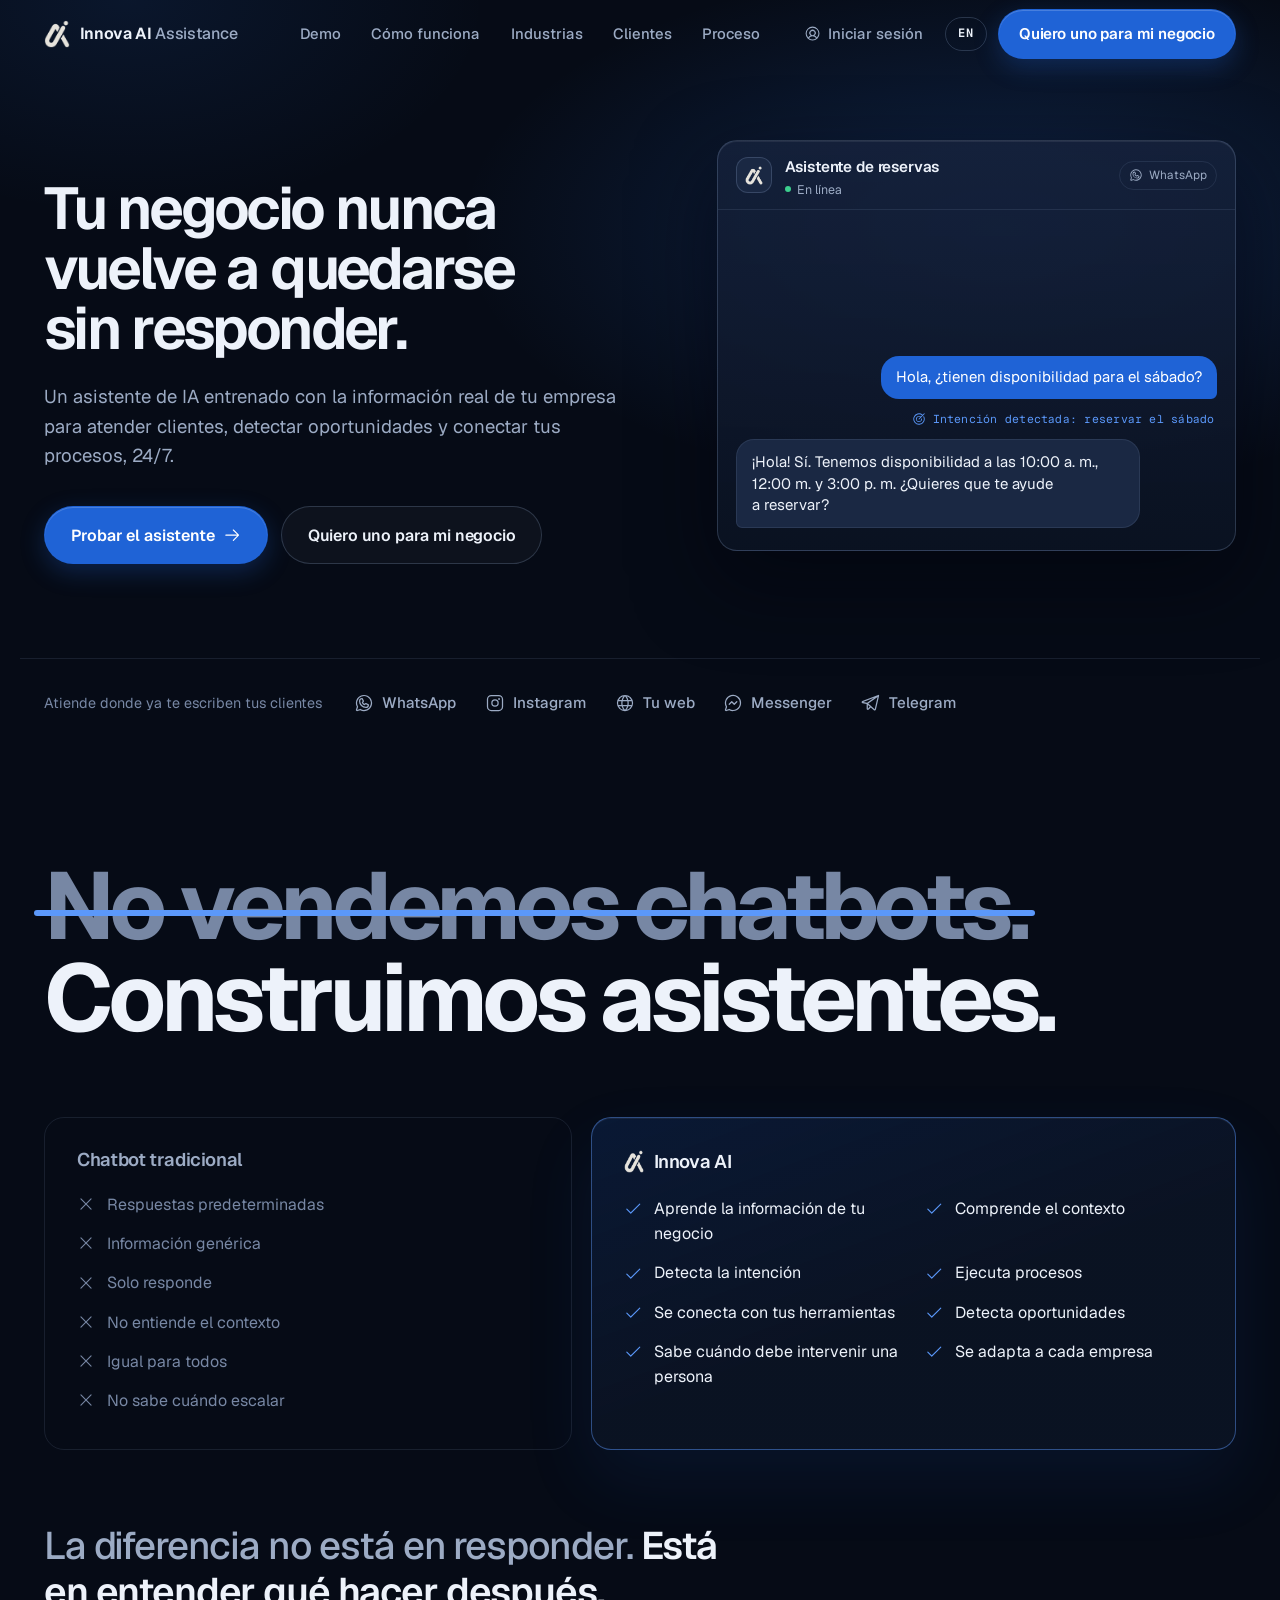
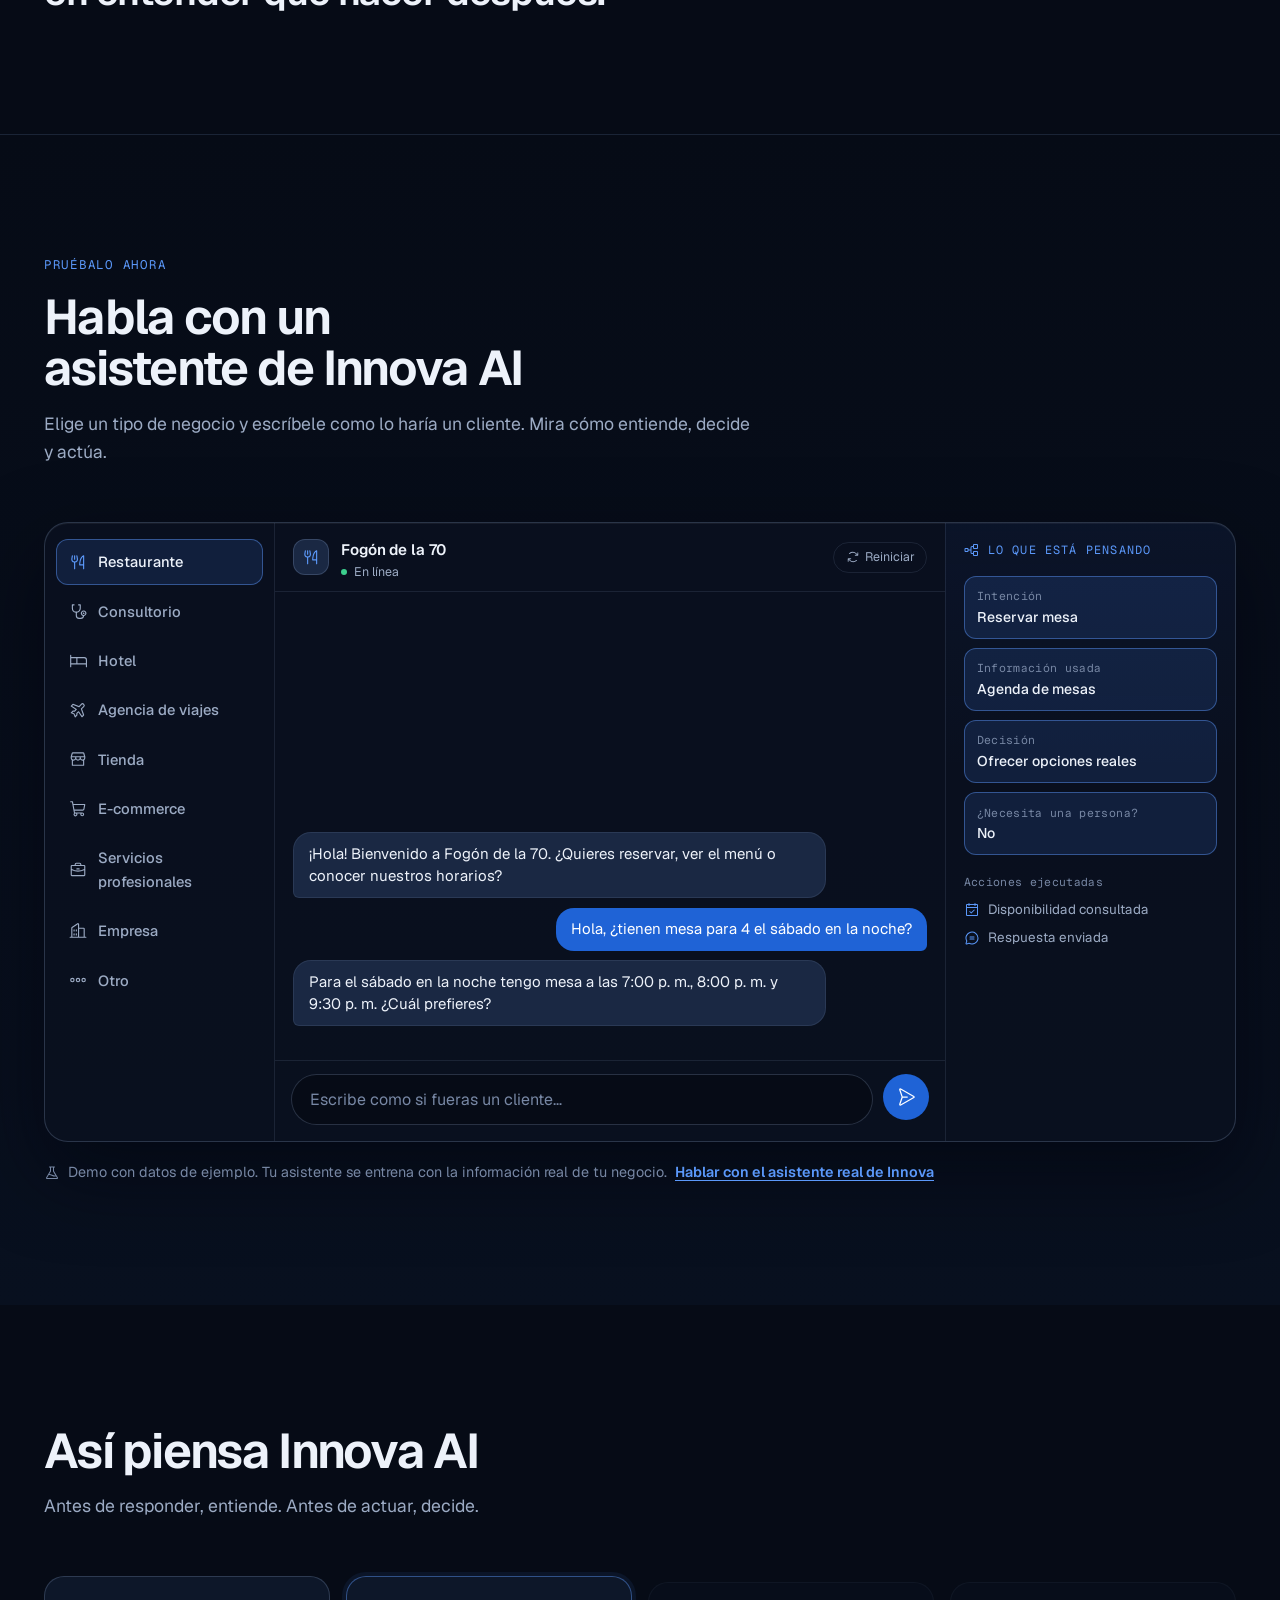
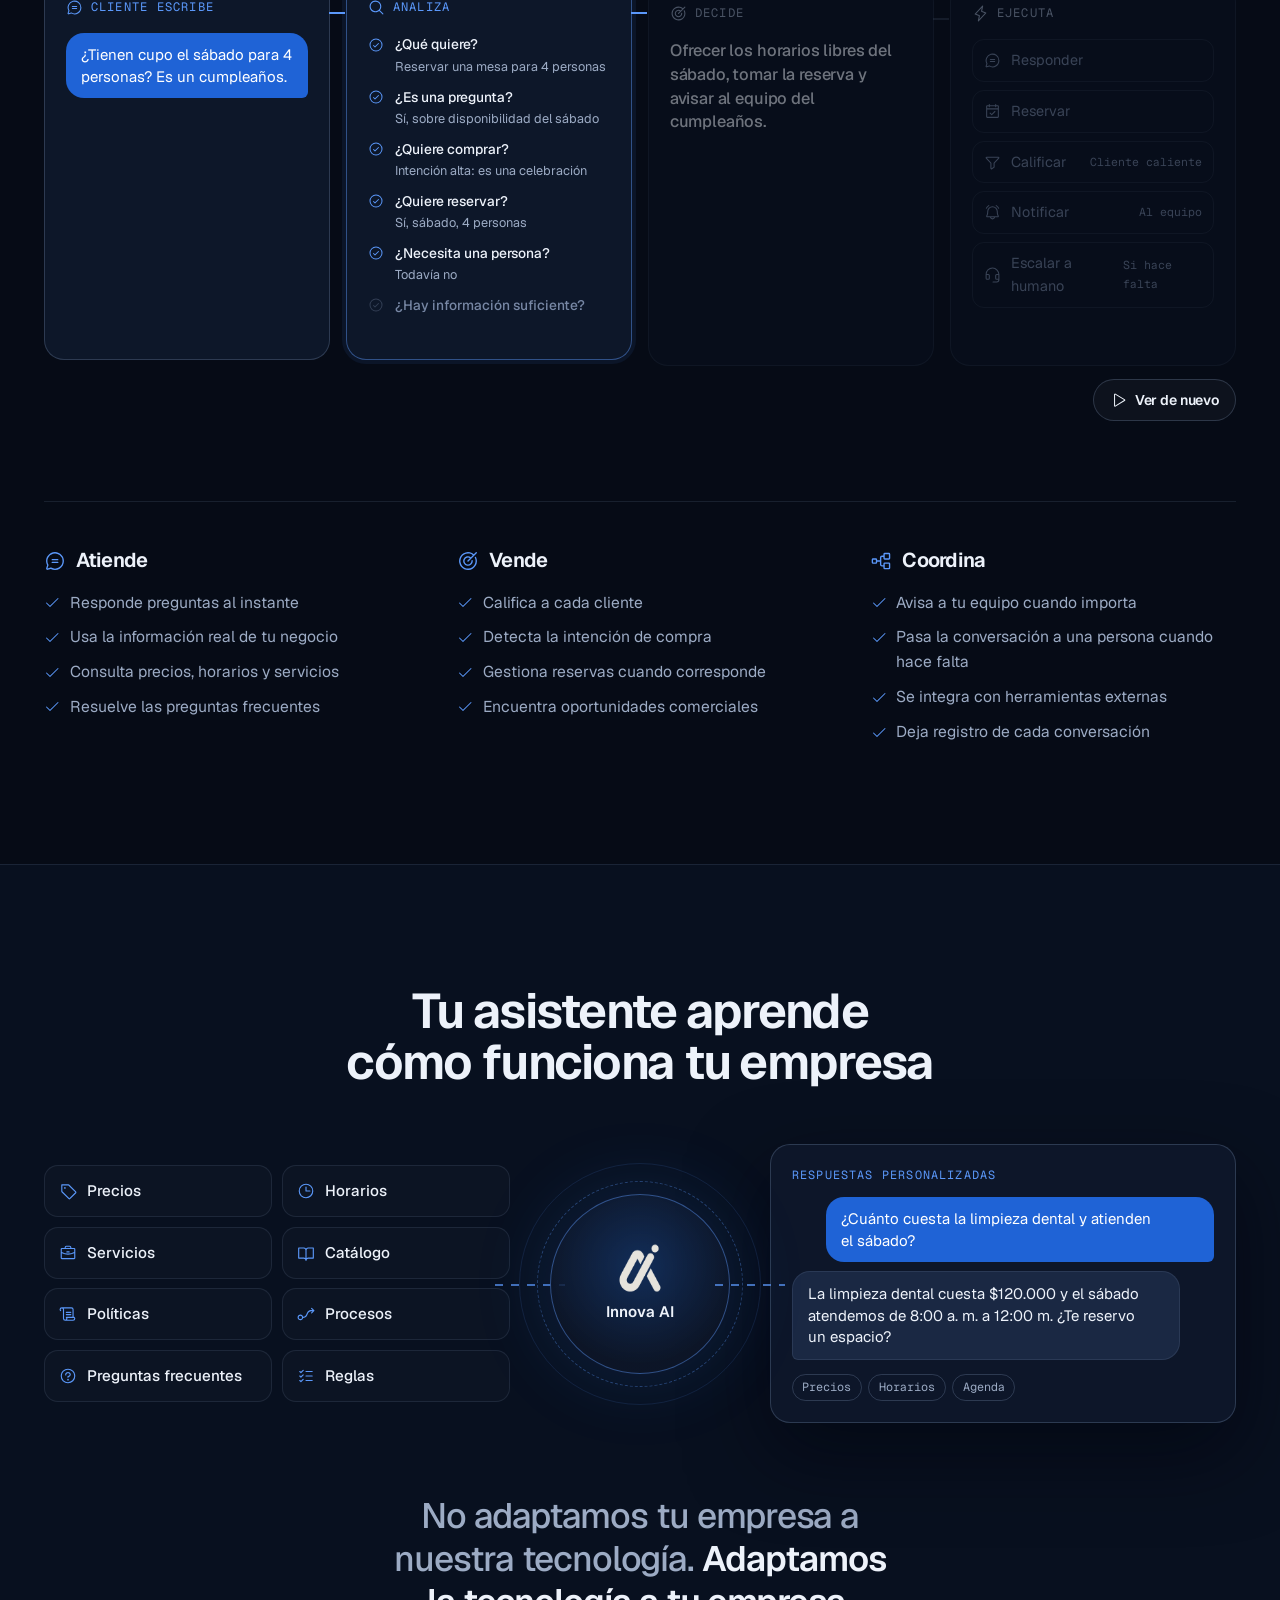
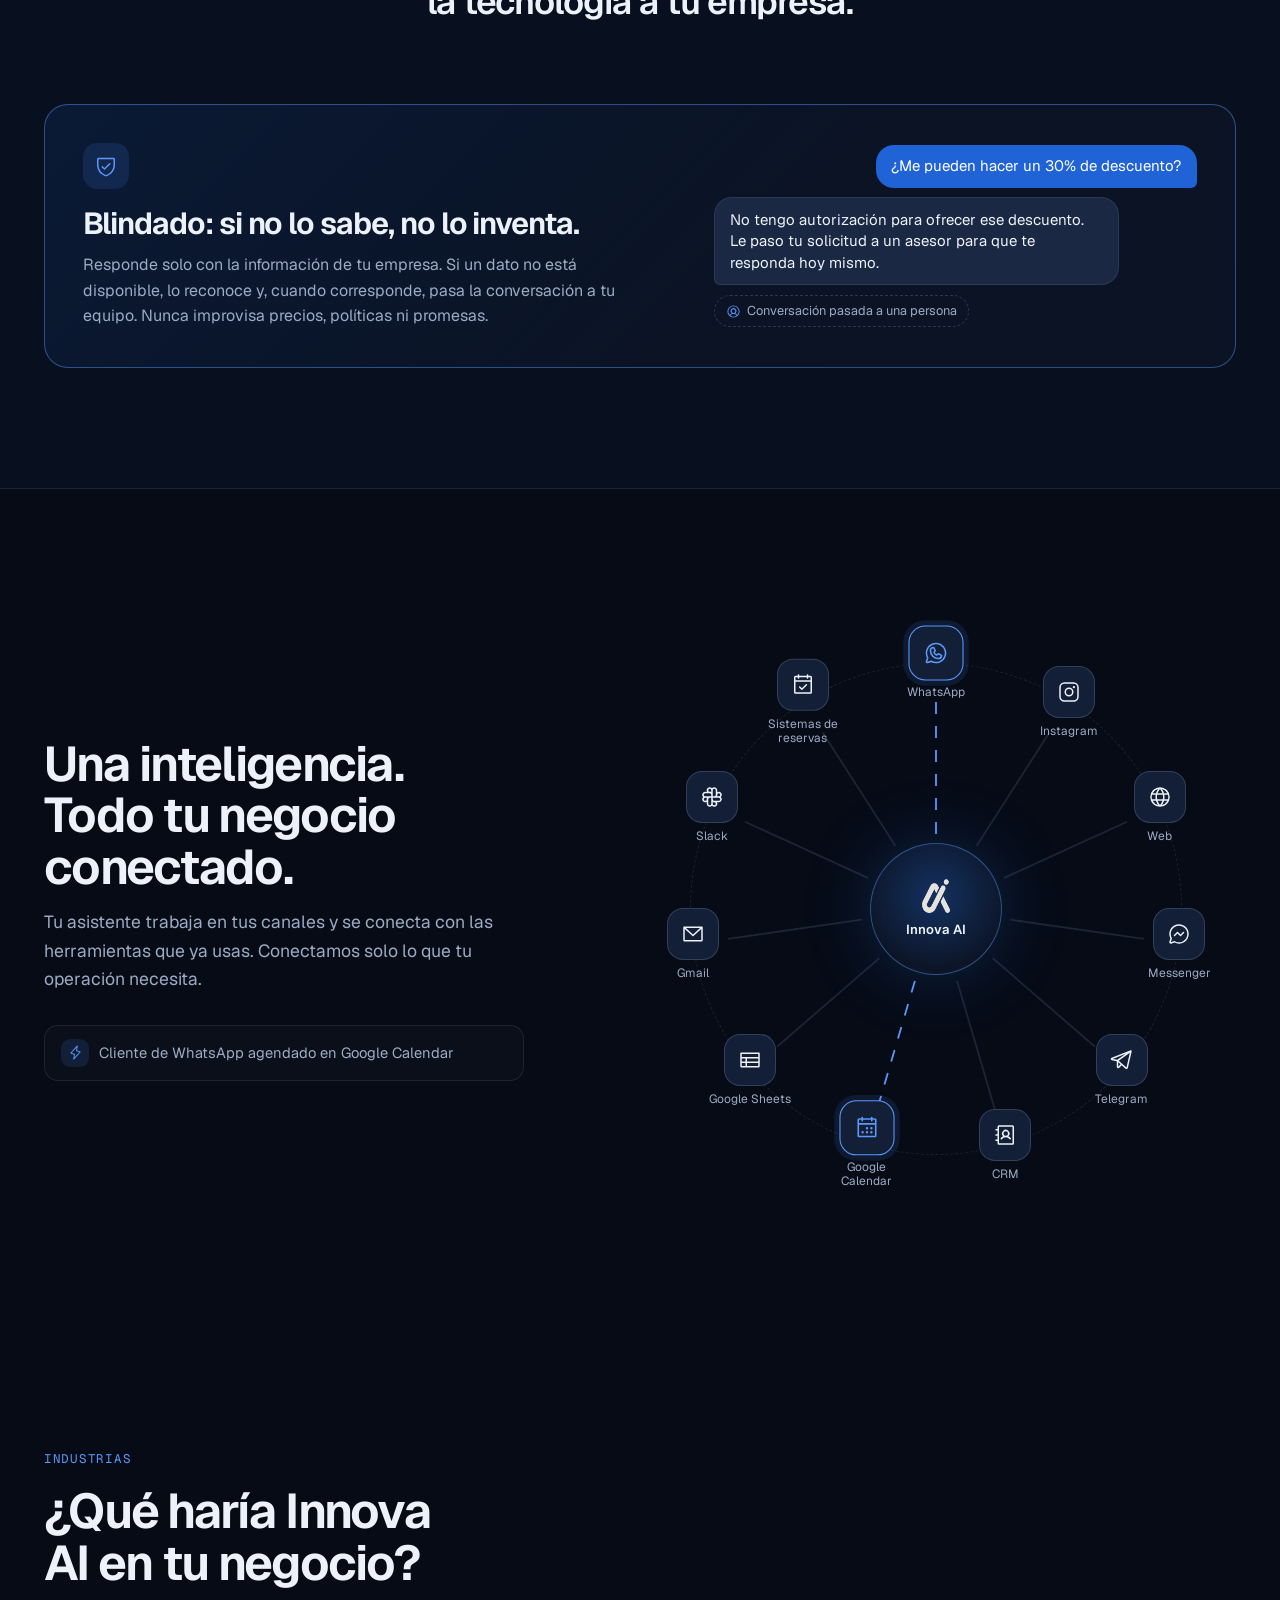
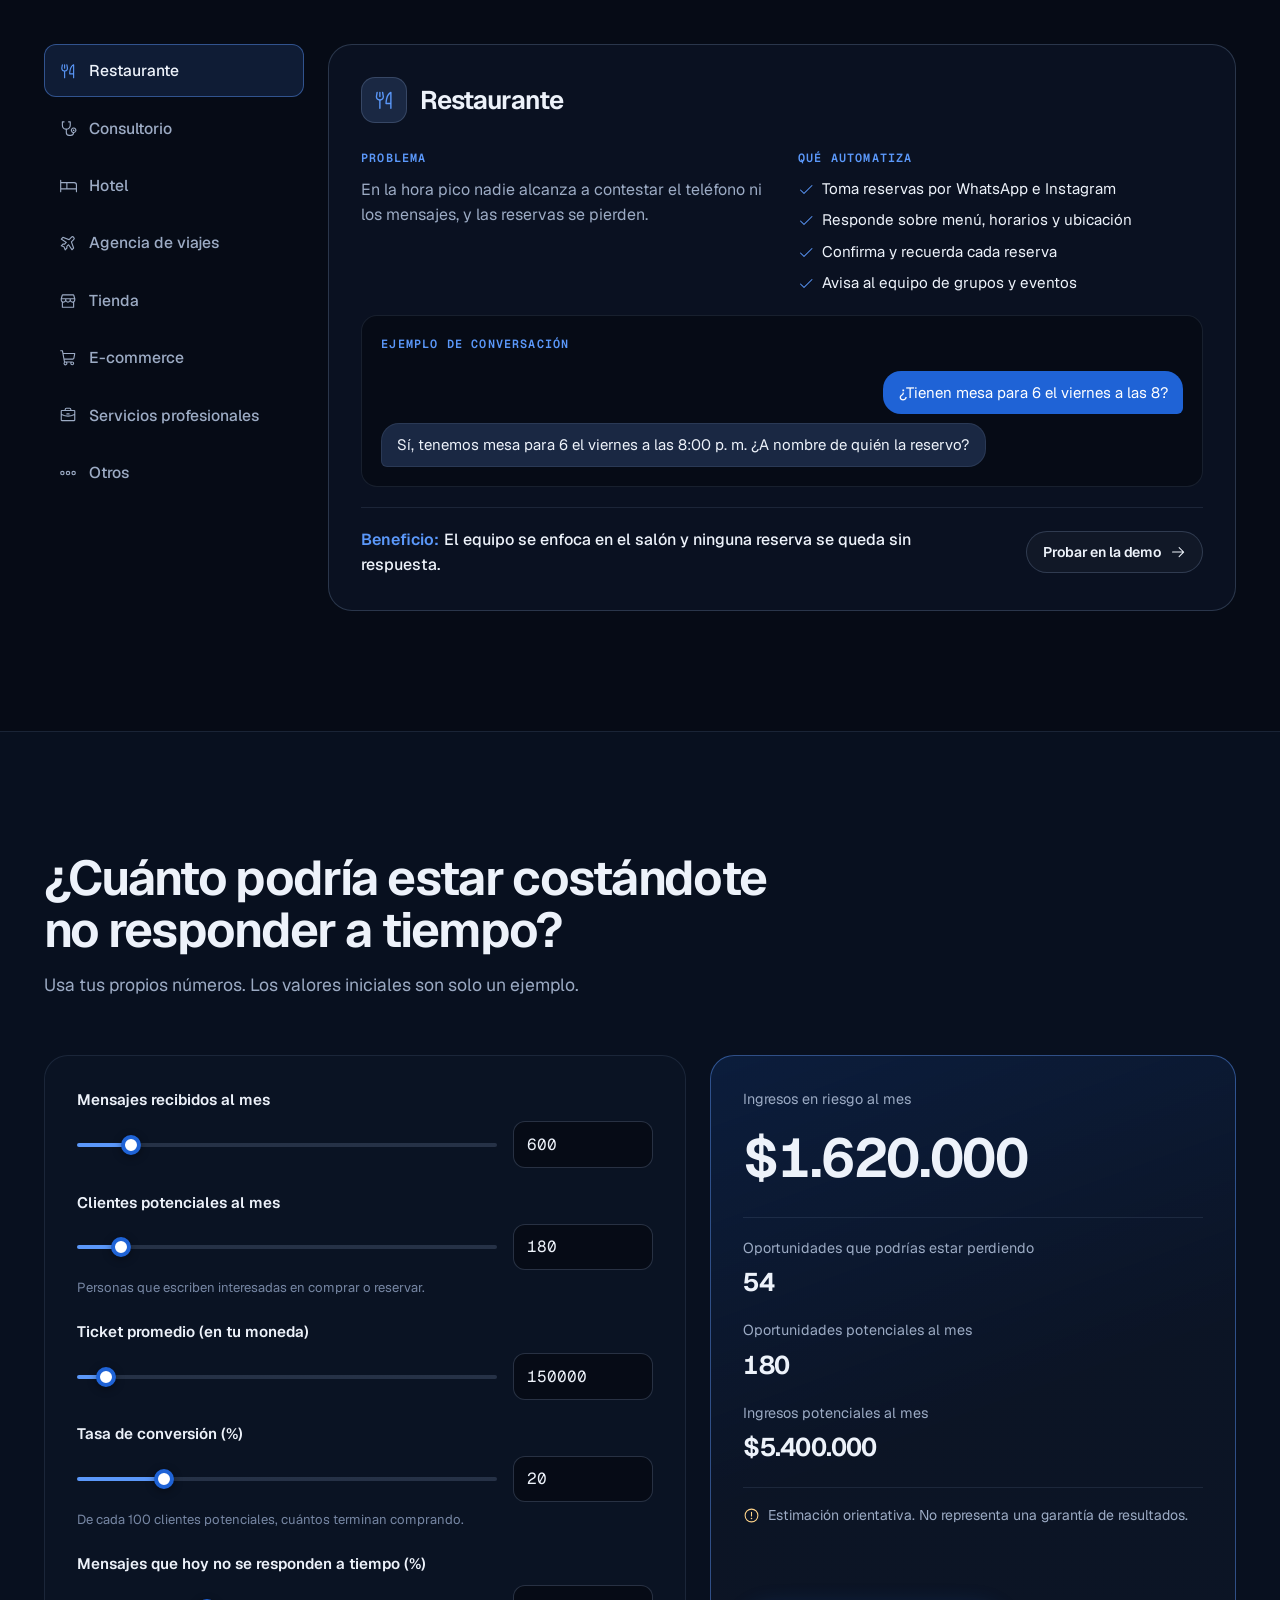
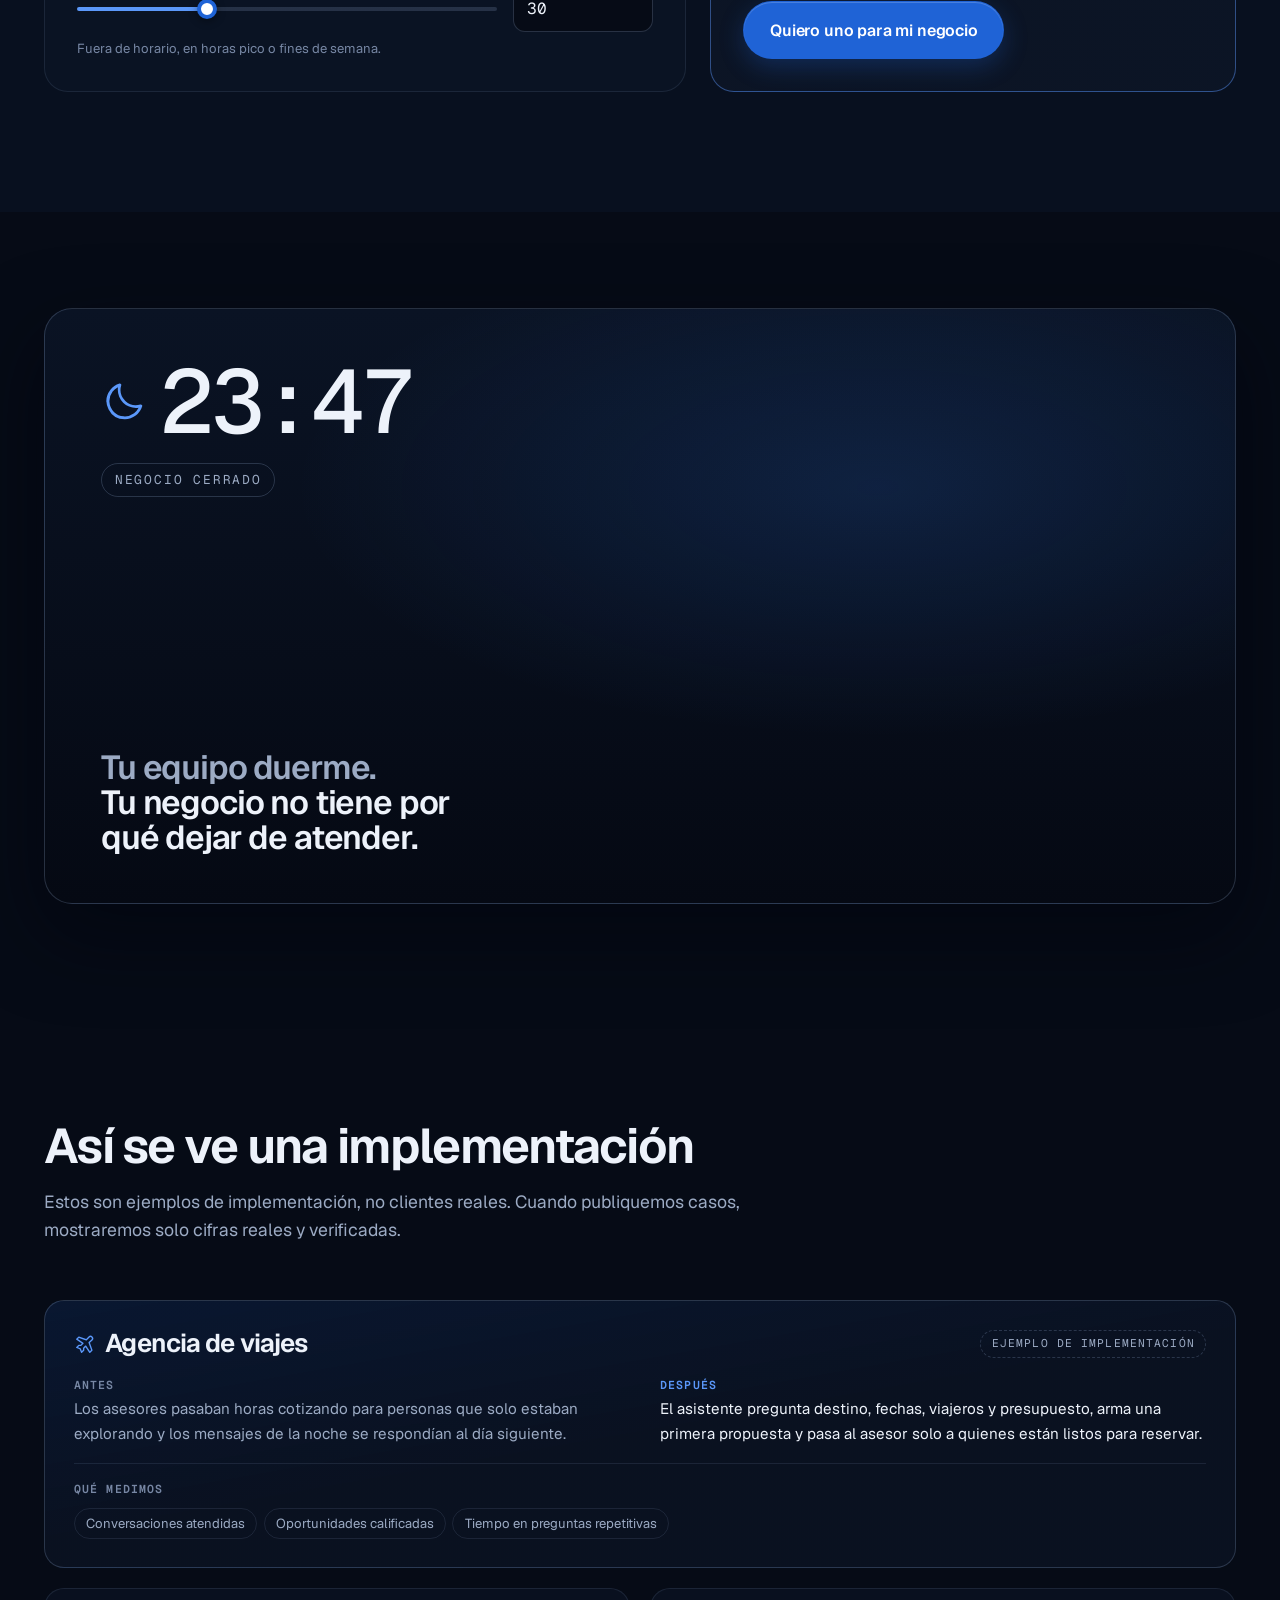
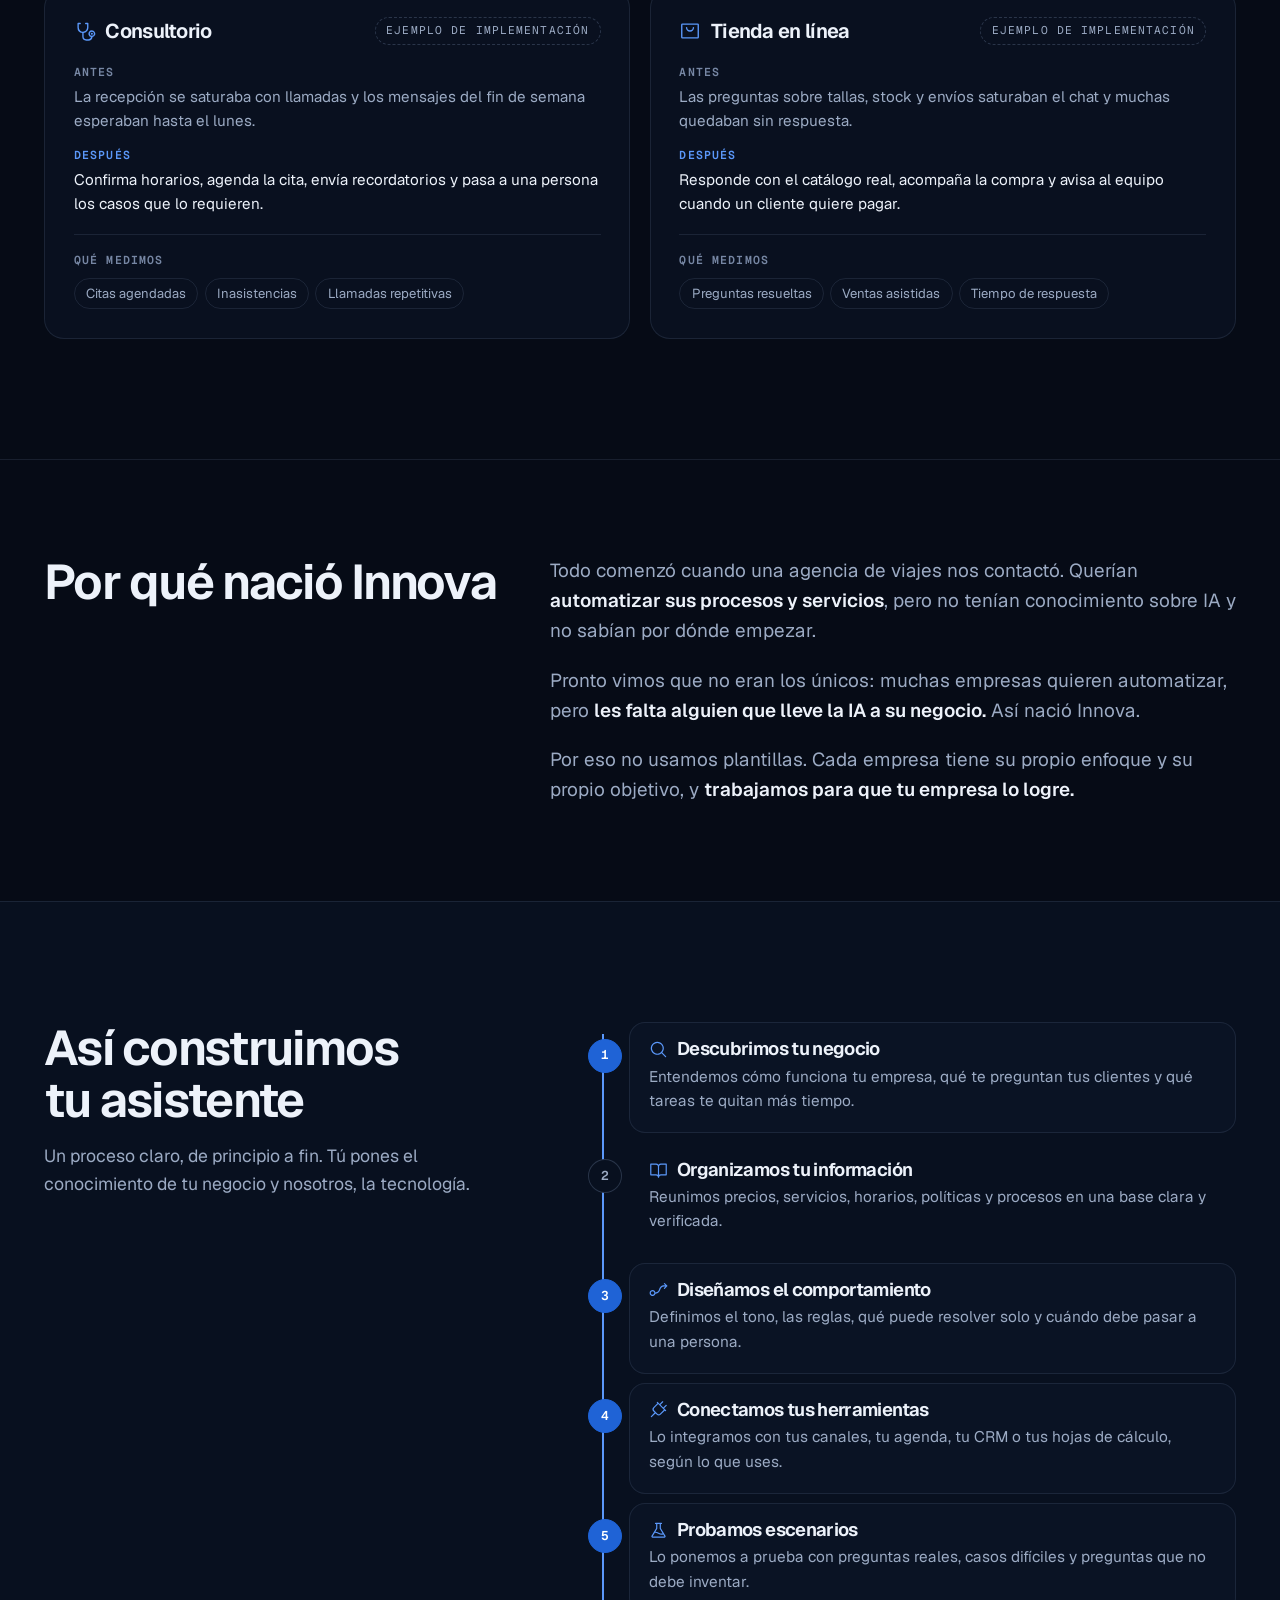
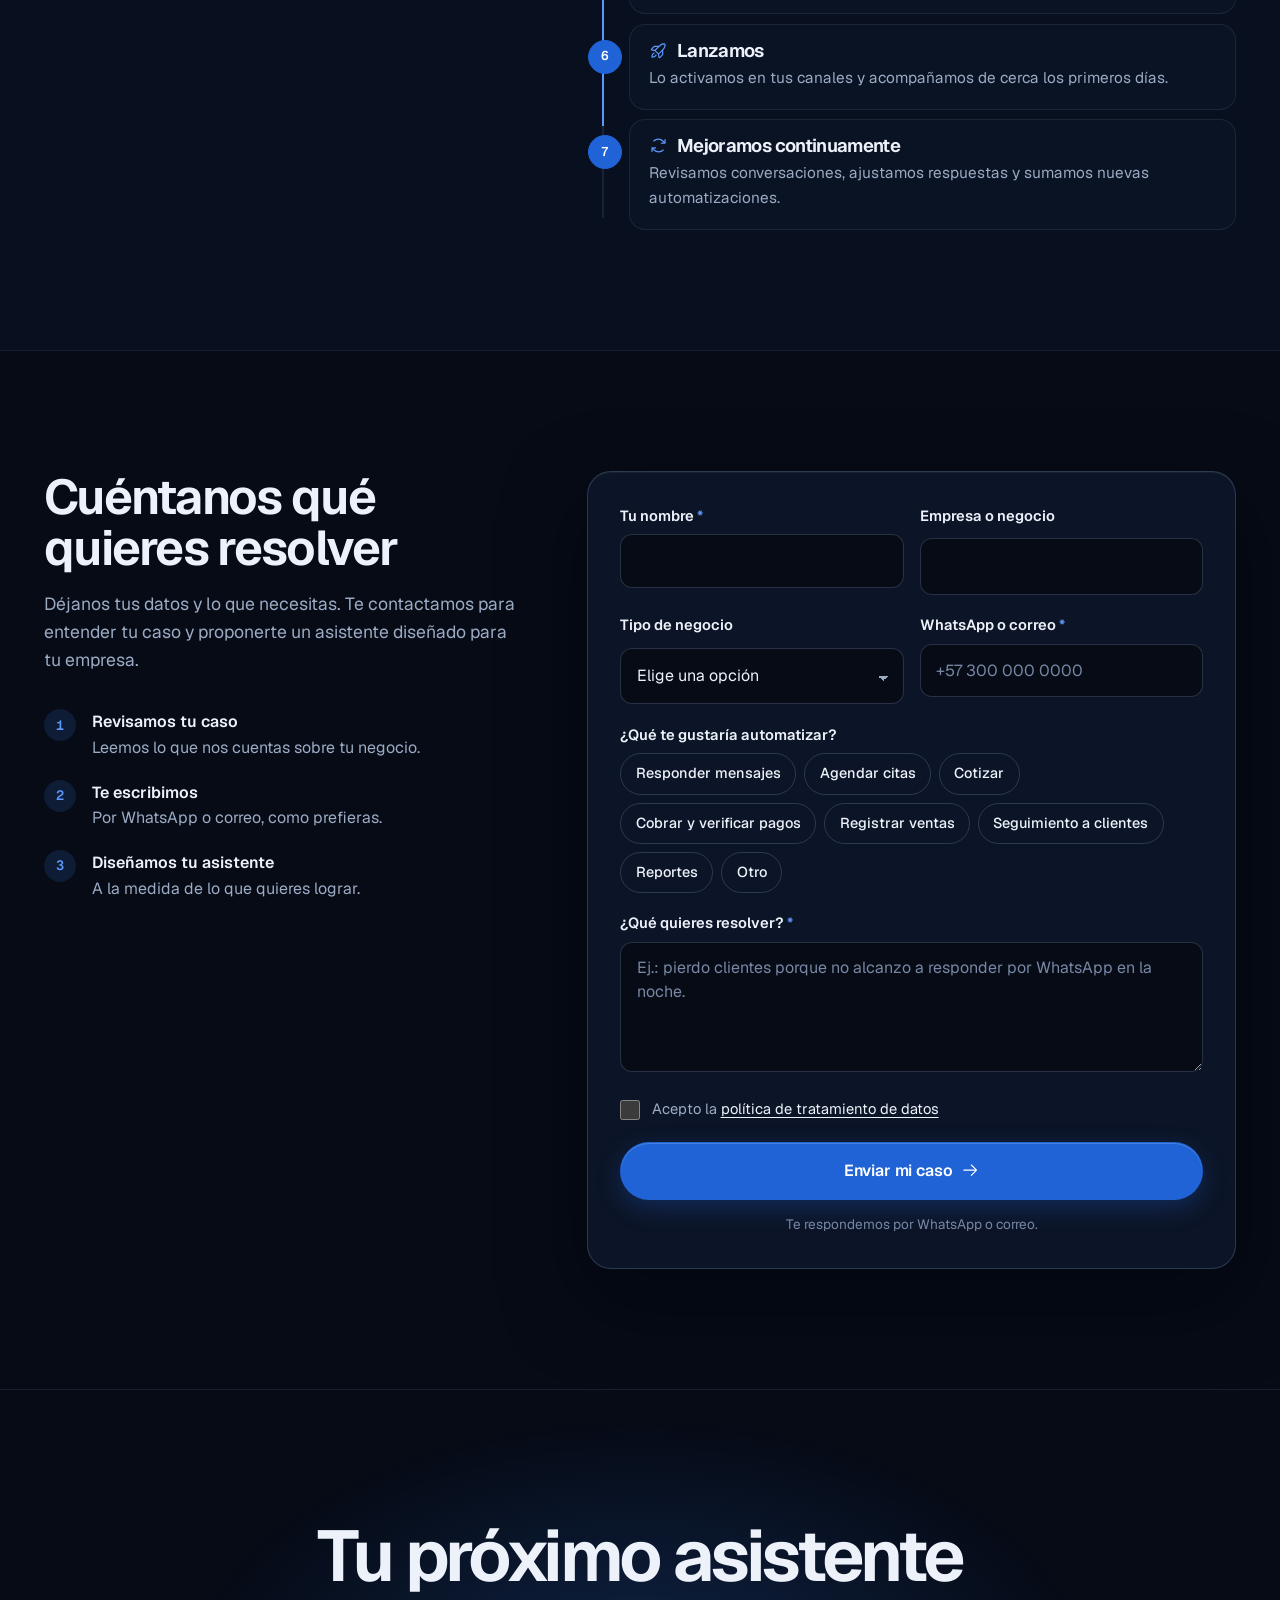
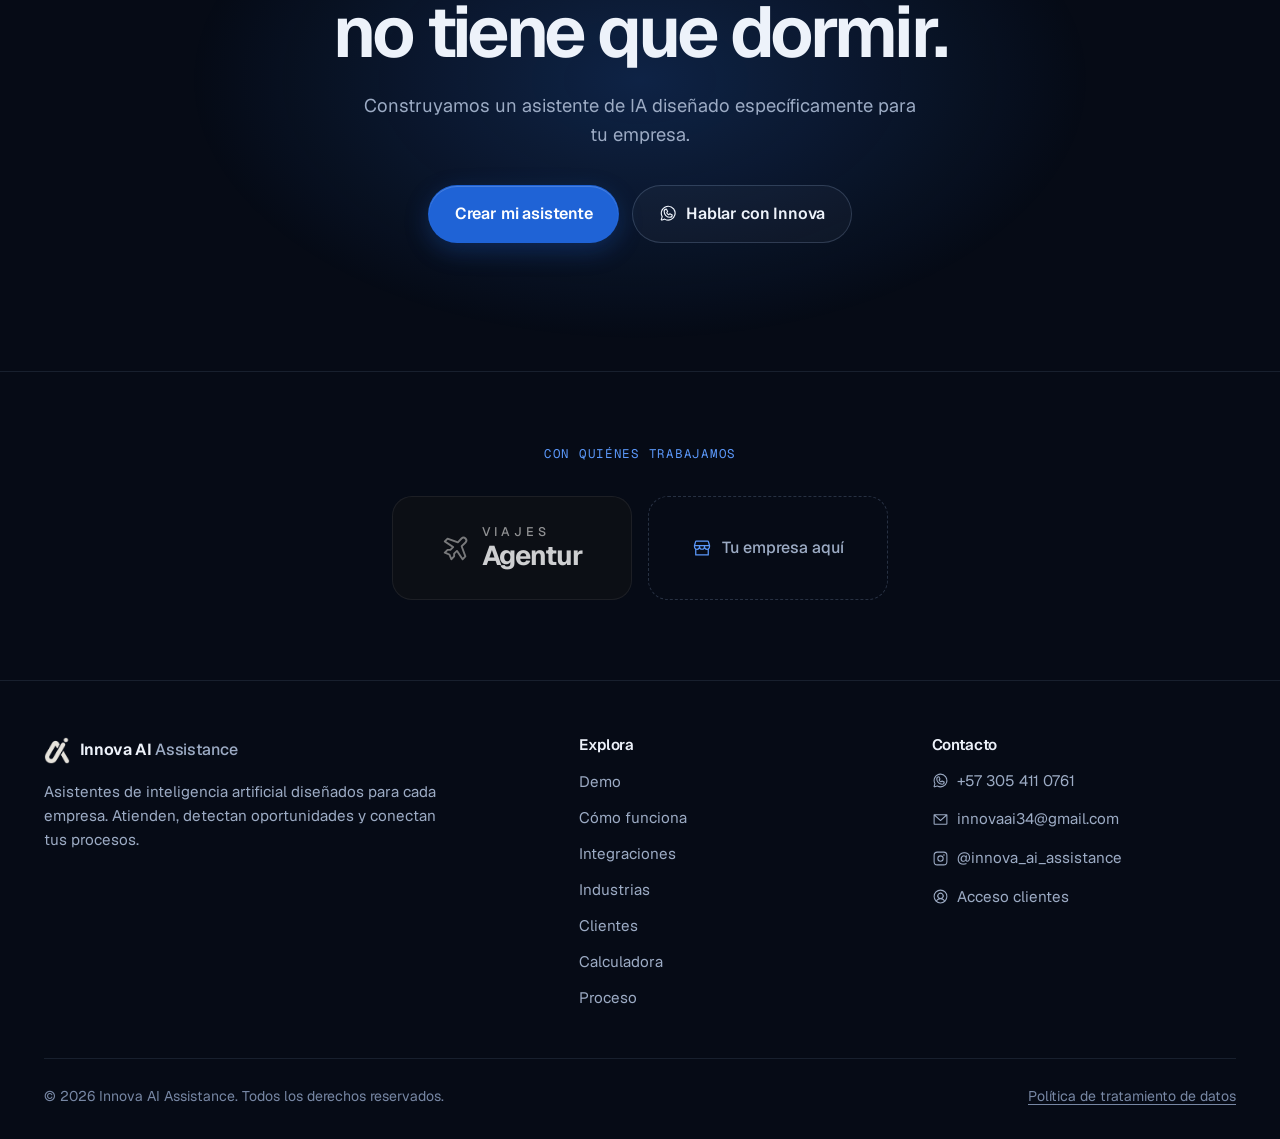
==== commit ebaf9095: "Replace the client card with a 'Con quiénes trabajamos' logo band A band at the end of the page, jus" ====
--- a/index.html
+++ b/index.html
@@ -330,50 +330,6 @@
   </div>
 </section>
 
-<!-- CLIENTES -->
-<section class="section clients" id="clientes">
-  <div class="wrap">
-    <div class="sec-head reveal">
-      <p class="eyebrow" data-i18n="cli.eyebrow">Clientes</p>
-      <h2 data-i18n="cli.h2">Empresas que ya atienden con Innova</h2>
-      <p class="sec-sub" data-i18n="cli.sub">Negocios reales con un asistente de Innova trabajando todos los días.</p>
-    </div>
-    <div class="clients-grid">
-      <article class="client reveal">
-        <div class="client-glow" aria-hidden="true"></div>
-        <div class="client-top">
-          <div class="client-mark">
-            <span class="client-ico"><svg class="i" aria-hidden="true"><use href="assets/icons.svg#airplane-tilt"></use></svg></span>
-            <div>
-              <h3>Viajes Agentur</h3>
-              <p class="client-place" data-i18n="cli.va.place">Agencia de viajes · Manizales, Colombia</p>
-            </div>
-          </div>
-          <span class="client-badge"><span class="dot" aria-hidden="true"></span><span data-i18n="cli.badge">Cliente real</span></span>
-        </div>
-        <p class="client-desc" data-i18n="cli.va.desc">Más de 70 años organizando viajes nacionales e internacionales, vacaciones, cruceros, grupos y turismo corporativo. Su asistente de Innova atiende a sus viajeros a cualquier hora y los deja listos para hablar con un asesor.</p>
-        <div class="client-facts">
-          <div><strong>70+</strong><span data-i18n="cli.va.f1">años de trayectoria</span></div>
-          <div><strong>24/7</strong><span data-i18n="cli.va.f2">atención del asistente</span></div>
-          <div><strong>112</strong><span data-i18n="cli.va.f3">planes y documentos que el asistente consulta</span></div>
-        </div>
-        <ul class="client-list">
-          <li><svg class="i" aria-hidden="true"><use href="assets/icons.svg#check"></use></svg><span data-i18n="cli.va.l1">Responde por WhatsApp sobre destinos, paquetes, requisitos y visas</span></li>
-          <li><svg class="i" aria-hidden="true"><use href="assets/icons.svg#check"></use></svg><span data-i18n="cli.va.l2">Pregunta destino, fechas, pasajeros y presupuesto antes de cotizar</span></li>
-          <li><svg class="i" aria-hidden="true"><use href="assets/icons.svg#check"></use></svg><span data-i18n="cli.va.l3">Pasa la conversación a un asesor cuando el viajero lo necesita</span></li>
-        </ul>
-        <a class="btn btn-ghost client-link" href="https://viajesagentur.com/" target="_blank" rel="noopener"><span data-i18n="cli.va.visit">Visitar viajesagentur.com</span><svg class="i" aria-hidden="true"><use href="assets/icons.svg#arrow-up-right"></use></svg></a>
-      </article>
-      <a class="client client-next reveal" href="#contacto">
-        <span class="client-ico"><svg class="i" aria-hidden="true"><use href="assets/icons.svg#storefront"></use></svg></span>
-        <h3 data-i18n="cli.next.h">Tu empresa puede ser la siguiente</h3>
-        <p data-i18n="cli.next.p">Cuéntanos qué hace tu negocio y diseñamos un asistente a su medida.</p>
-        <span class="client-next-cta"><span data-i18n="cta.want">Quiero uno para mi negocio</span><svg class="i" aria-hidden="true"><use href="assets/icons.svg#arrow-right"></use></svg></span>
-      </a>
-    </div>
-  </div>
-</section>
-
 <!-- CASOS -->
 <section class="section cases-sec" id="casos">
   <div class="wrap">
@@ -468,6 +424,29 @@
     </div>
   </div>
 </section>
+
+<!-- CON QUIÉNES TRABAJAMOS -->
+<section class="partners" id="clientes" aria-labelledby="partnersT">
+  <div class="wrap partners-inner reveal">
+    <p class="eyebrow" id="partnersT" data-i18n="cli.eyebrow">Con quiénes trabajamos</p>
+    <ul class="logos">
+      <li>
+        <a class="logo-tile" href="https://viajesagentur.com/" target="_blank" rel="noopener" aria-label="Viajes Agentur">
+          <span class="wordmark wm-agentur" aria-hidden="true">
+            <svg class="i"><use href="assets/icons.svg#airplane-tilt"></use></svg>
+            <span class="wm-text"><span class="wm-a">Viajes</span><span class="wm-b">Agentur</span></span>
+          </span>
+        </a>
+      </li>
+      <li>
+        <a class="logo-tile logo-next" href="#contacto">
+          <svg class="i" aria-hidden="true"><use href="assets/icons.svg#storefront"></use></svg>
+          <span data-i18n="cli.next">Tu empresa aquí</span>
+        </a>
+      </li>
+    </ul>
+  </div>
+</section>
 </main>
 
 <footer class="footer">
--- a/assets/css/site.css
+++ b/assets/css/site.css
@@ -422,53 +422,30 @@
 .film-caption h2 span { color: var(--text); display: block; }
 .film-frame.has-video .film-stage, .film-frame.has-video .film-caption { display: none; }
 
-/* clients */
-.clients-grid { display: grid; grid-template-columns: minmax(0, 1.75fr) minmax(0, 1fr); gap: 1.2rem; align-items: stretch; }
-.client { position: relative; overflow: hidden; display: flex; flex-direction: column; gap: 1.4rem; padding: 2rem; border-radius: var(--r-card); border: 1px solid var(--line-2); background: linear-gradient(165deg, rgba(31,99,214,.16), rgba(13,22,40,.65) 55%); transition: border-color .3s ease, transform .4s var(--ease-out), box-shadow .4s var(--ease-out); }
-.client > * { position: relative; }
-.client-glow { position: absolute !important; width: 420px; height: 420px; right: -140px; top: -180px; border-radius: 50%; background: radial-gradient(circle, rgba(91,152,250,.28), transparent 65%); pointer-events: none; animation: clientGlow 9s ease-in-out infinite; }
-@keyframes clientGlow { 0%,100% { transform: translate(0,0) scale(1); } 50% { transform: translate(-40px,30px) scale(1.12); } }
-.client-top { display: flex; align-items: flex-start; justify-content: space-between; gap: 1rem; flex-wrap: wrap; }
-.client-mark { display: flex; align-items: center; gap: .9rem; }
-.client-ico { width: 52px; height: 52px; border-radius: 15px; display: grid; place-items: center; flex-shrink: 0; background: linear-gradient(135deg, var(--accent-btn), var(--accent)); box-shadow: 0 14px 34px -14px rgba(91,152,250,.9); }
-.client-ico .i { width: 26px; height: 26px; color: #fff; }
-.client h3 { font-size: 1.55rem; letter-spacing: -.03em; line-height: 1.15; }
-.client-place { color: var(--muted); font-size: .95rem; margin-top: .15rem; }
-.client-badge { display: inline-flex; align-items: center; gap: .5rem; font-family: "Geist Mono", monospace; font-size: .72rem; letter-spacing: .1em; text-transform: uppercase; color: #b9f3d3; border: 1px solid rgba(62,207,142,.35); background: rgba(62,207,142,.08); border-radius: 999px; padding: .3rem .75rem; white-space: nowrap; }
-.client-badge .dot { width: 7px; height: 7px; border-radius: 50%; background: #3ecf8e; animation: clientPulse 2s infinite; }
-@keyframes clientPulse { 0% { box-shadow: 0 0 0 0 rgba(62,207,142,.6); } 70% { box-shadow: 0 0 0 7px rgba(62,207,142,0); } 100% { box-shadow: 0 0 0 0 rgba(62,207,142,0); } }
-.client-desc { color: var(--muted); font-size: 1.05rem; max-width: 62ch; text-wrap: pretty; }
-.client-facts { display: grid; grid-template-columns: repeat(3, minmax(0, 1fr)); gap: .8rem; }
-.client-facts div { display: flex; flex-direction: column; gap: .2rem; padding: 1rem 1.1rem; border-radius: 14px; border: 1px solid var(--line); background: rgba(6,11,22,.45); }
-.client-facts strong { font-size: 1.9rem; font-weight: 600; letter-spacing: -.04em; line-height: 1; font-variant-numeric: tabular-nums; }
-.client-facts span { color: var(--muted); font-size: .85rem; line-height: 1.35; }
-.client-list { list-style: none; display: grid; gap: .7rem; }
-.client-list li { display: flex; gap: .7rem; align-items: flex-start; }
-.client-list .i { width: 18px; height: 18px; color: var(--accent); flex-shrink: 0; margin-top: .2rem; }
-.client-link { align-self: flex-start; margin-top: auto; }
-.client-link .i { width: 16px; height: 16px; }
-.client-next { justify-content: center; background: rgba(13,22,40,.4); border-style: dashed; color: var(--text); text-decoration: none; }
-.client-next .client-ico { background: var(--accent-soft); box-shadow: none; }
-.client-next .client-ico .i { color: var(--accent); }
-.client-next h3 { font-size: 1.3rem; }
-.client-next p { color: var(--muted); }
-.client-next-cta { display: inline-flex; align-items: center; gap: .5rem; color: var(--accent); font-weight: 600; }
-.client-next-cta .i { width: 16px; height: 16px; transition: transform .3s var(--ease-out); }
+/* partners: con quiénes trabajamos */
+.partners { border-top: 1px solid var(--line); padding: 4.5rem 0 5rem; }
+.partners-inner { display: flex; flex-direction: column; align-items: center; gap: 2rem; text-align: center; }
+.partners .eyebrow { margin: 0; }
+.logos { list-style: none; display: flex; flex-wrap: wrap; justify-content: center; gap: 1rem; width: 100%; }
+.logo-tile { display: flex; align-items: center; justify-content: center; gap: .6rem; min-width: 240px; height: 104px; padding: 0 2rem; border-radius: var(--r-card); border: 1px solid var(--line); background: rgba(13,22,40,.5); color: var(--text); text-decoration: none; filter: grayscale(1); opacity: .85; transition: filter .35s ease, opacity .35s ease, border-color .35s ease, transform .4s var(--ease-out), background-color .35s ease; }
+.logo-tile img { max-height: 56px; max-width: 190px; width: auto; display: block; }
+.wordmark { display: inline-flex; align-items: center; gap: .65rem; }
+.wm-agentur .i { width: 30px; height: 30px; color: #3d9be9; }
+.wm-text { display: flex; flex-direction: column; align-items: flex-start; line-height: 1; }
+.wm-a { font-size: .78rem; font-weight: 500; letter-spacing: .32em; text-transform: uppercase; color: var(--muted); }
+.wm-b { font-size: 1.7rem; font-weight: 700; letter-spacing: -.04em; margin-top: .2rem; }
+.logo-next { filter: none; opacity: 1; border-style: dashed; border-color: var(--line-2); background: transparent; color: var(--muted); font-weight: 500; }
+.logo-next .i { width: 20px; height: 20px; color: var(--accent); }
+.logo-tile:focus-visible { filter: none; opacity: 1; }
 @media (hover: hover) {
-  .client:hover { border-color: var(--accent-line); transform: translateY(-4px); box-shadow: 0 30px 70px -30px rgba(31,99,214,.6); }
-  .client-next:hover .client-next-cta .i { transform: translateX(4px); }
-}
-@media (max-width: 900px) {
-  .clients-grid { grid-template-columns: minmax(0, 1fr); }
-  .client { padding: 1.5rem; }
-  .client-facts { grid-template-columns: minmax(0, 1fr); }
-  .client-facts div { flex-direction: row; align-items: baseline; gap: .7rem; }
-  .client-facts strong { font-size: 1.5rem; min-width: 3.2rem; }
-}
-@media (prefers-reduced-motion: reduce) {
-  .client-glow, .client-badge .dot { animation: none; }
-  .client, .client:hover { transform: none; }
-}
+  .logo-tile:hover { filter: none; opacity: 1; border-color: var(--accent-line); background: rgba(19,31,54,.7); transform: translateY(-3px); }
+  .logo-next:hover { color: var(--text); }
+}
+@media (max-width: 560px) {
+  .logos li { width: 100%; }
+  .logo-tile { width: 100%; min-width: 0; filter: none; opacity: 1; }
+}
+@media (prefers-reduced-motion: reduce) { .logo-tile, .logo-tile:hover { transform: none; } }
 
 /* cases */
 .cases { display: grid; grid-template-columns: repeat(2, minmax(0, 1fr)); gap: 1.2rem; }
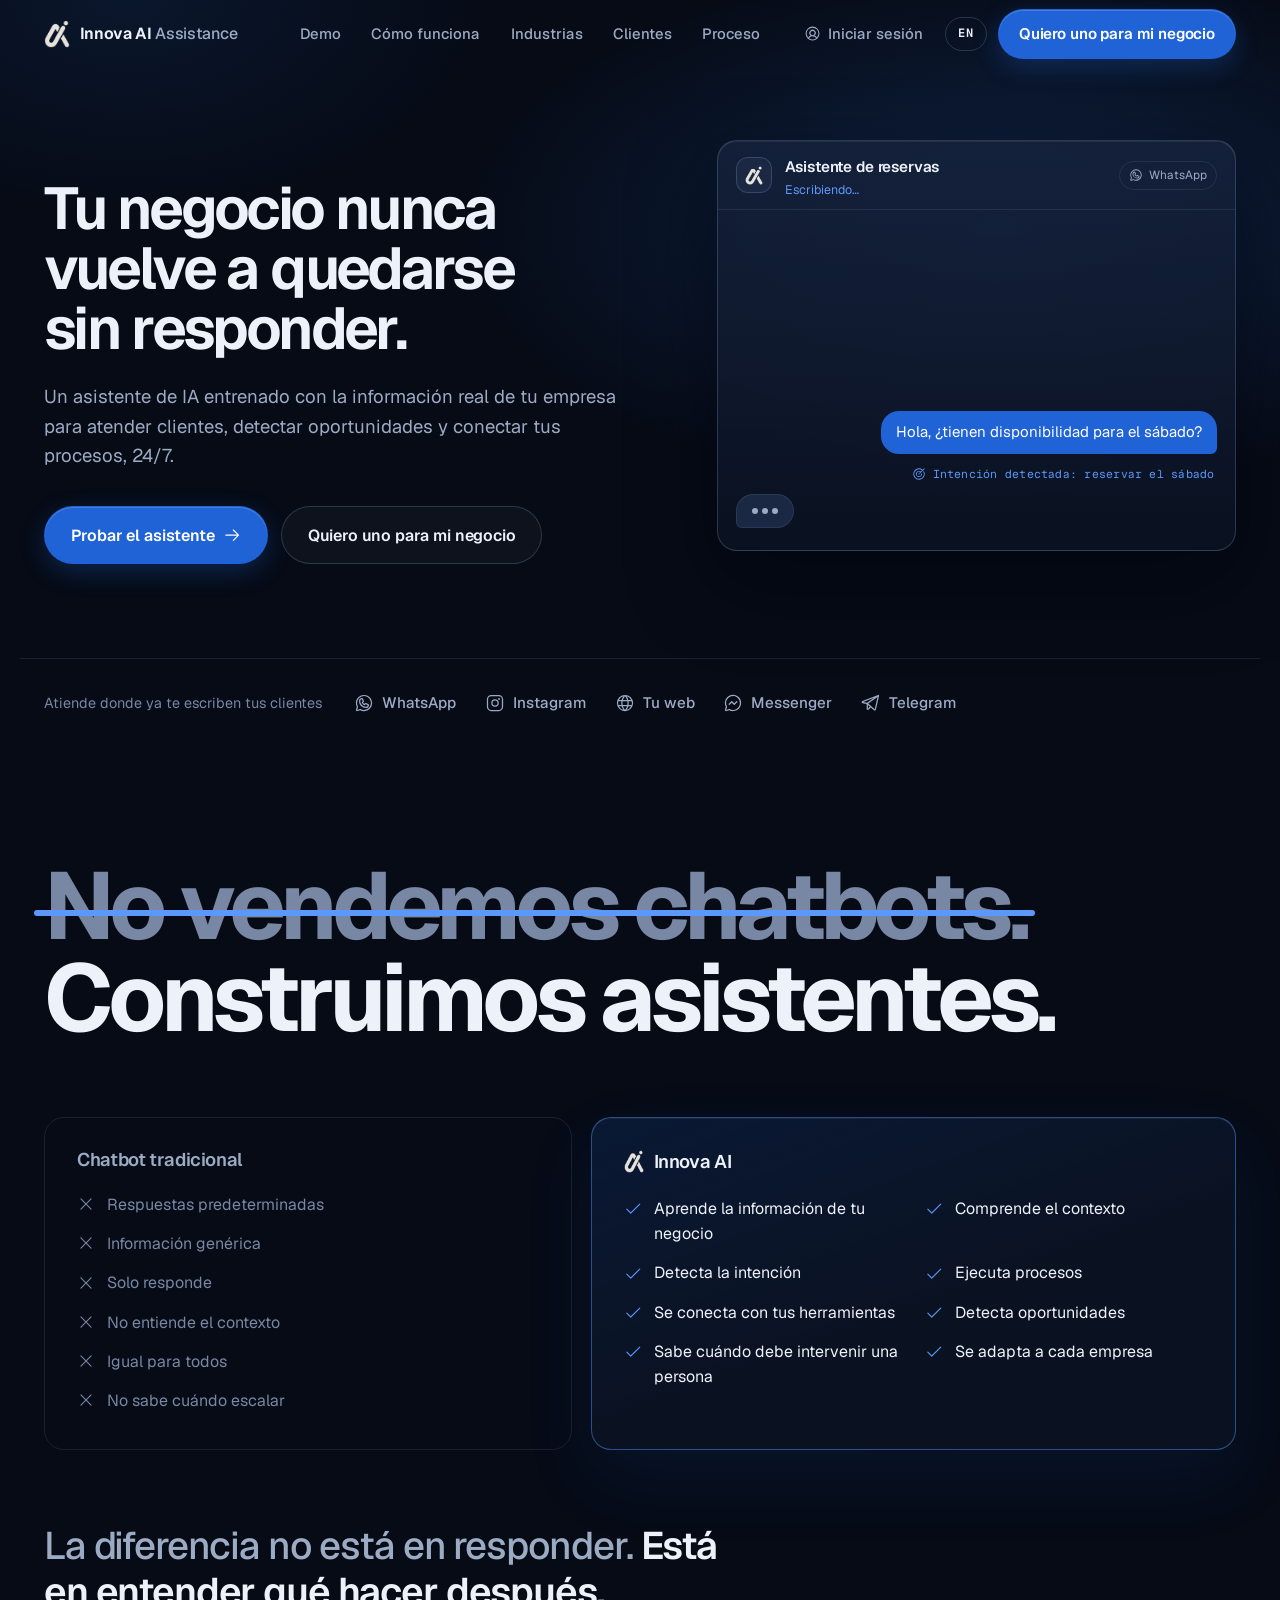
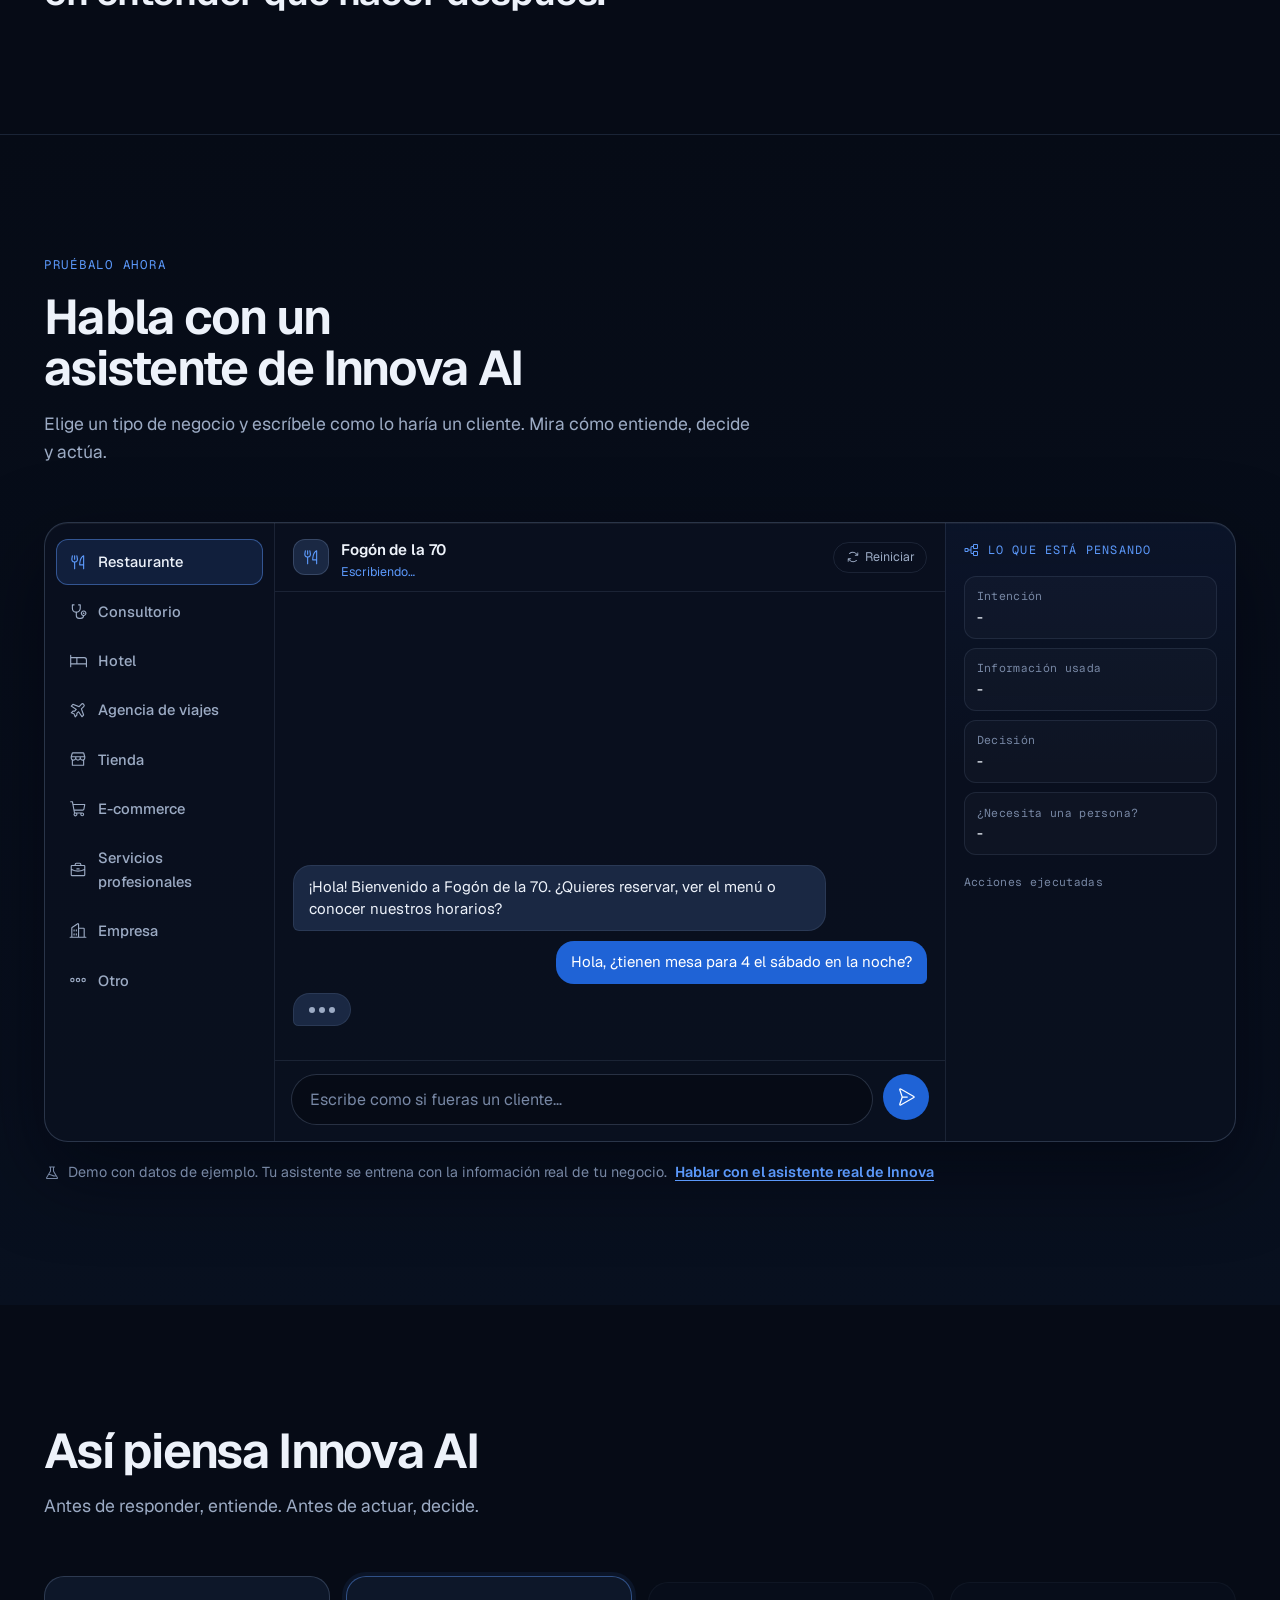
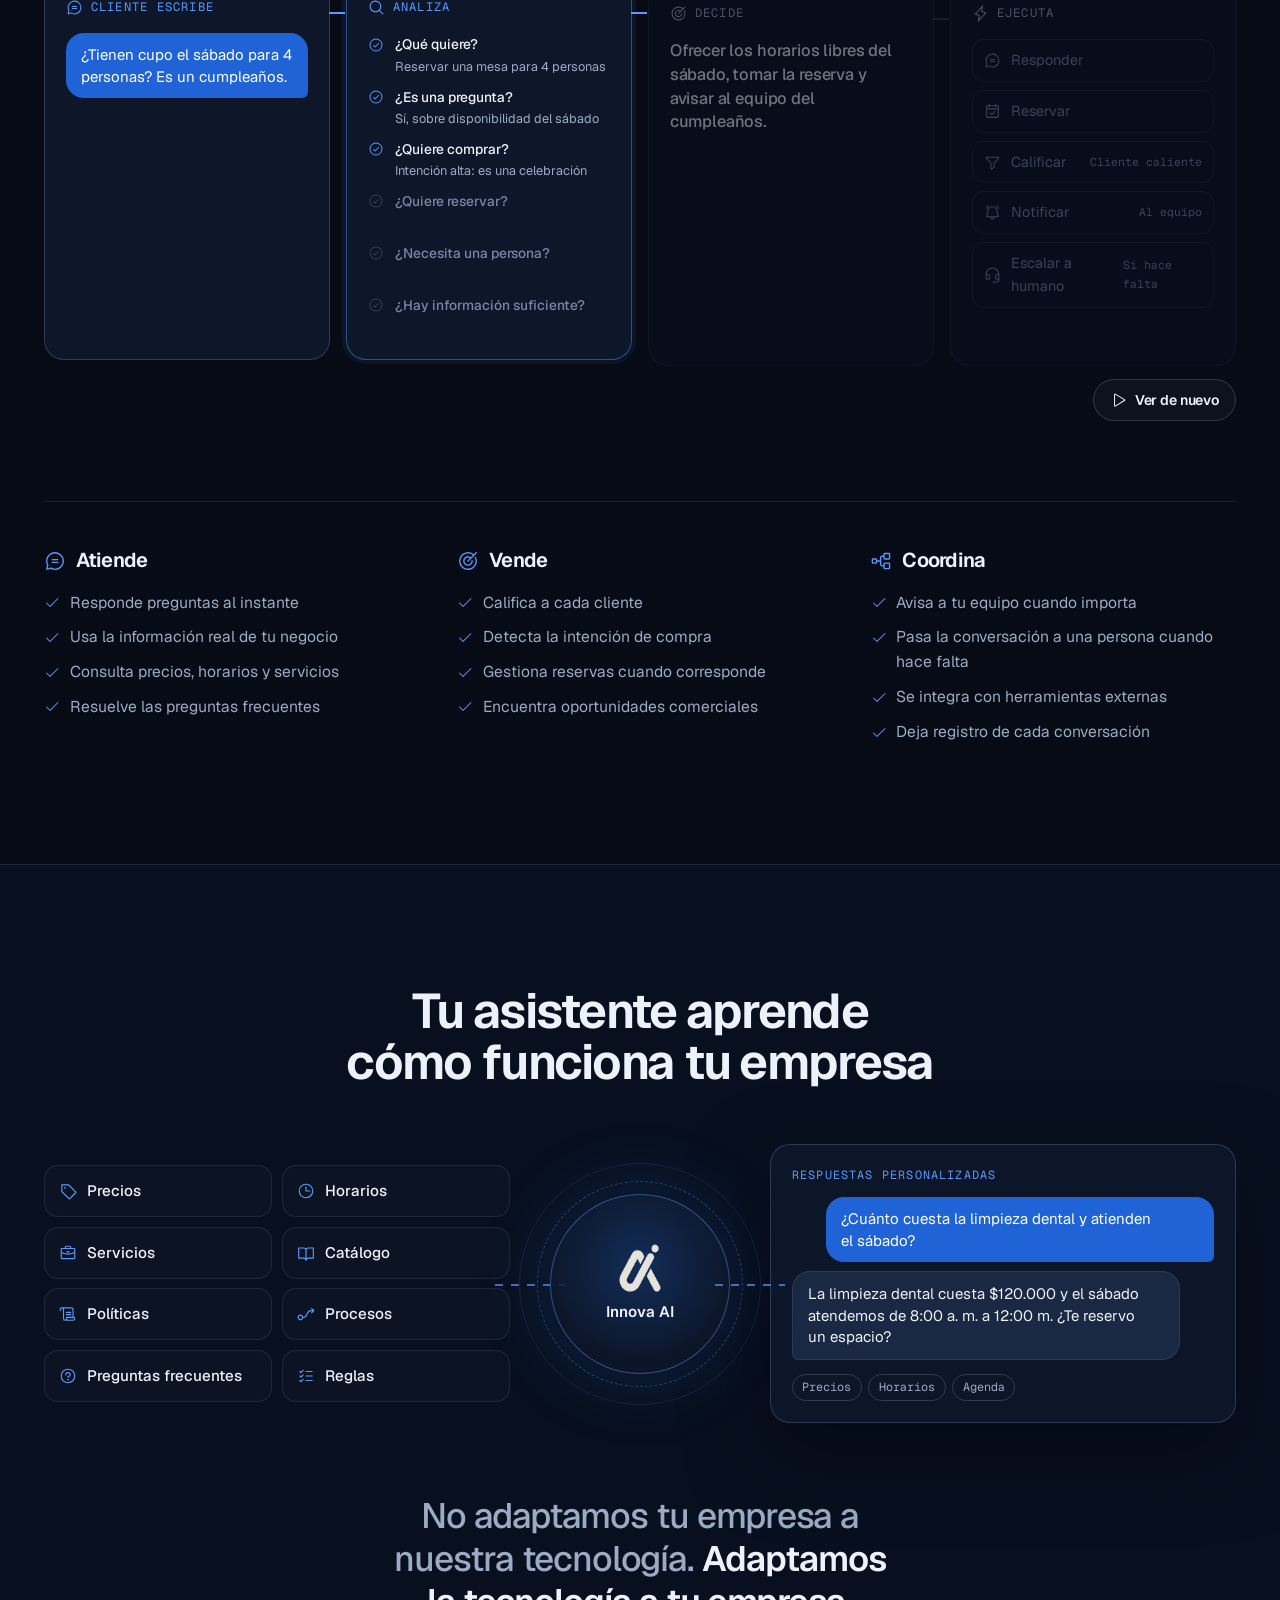
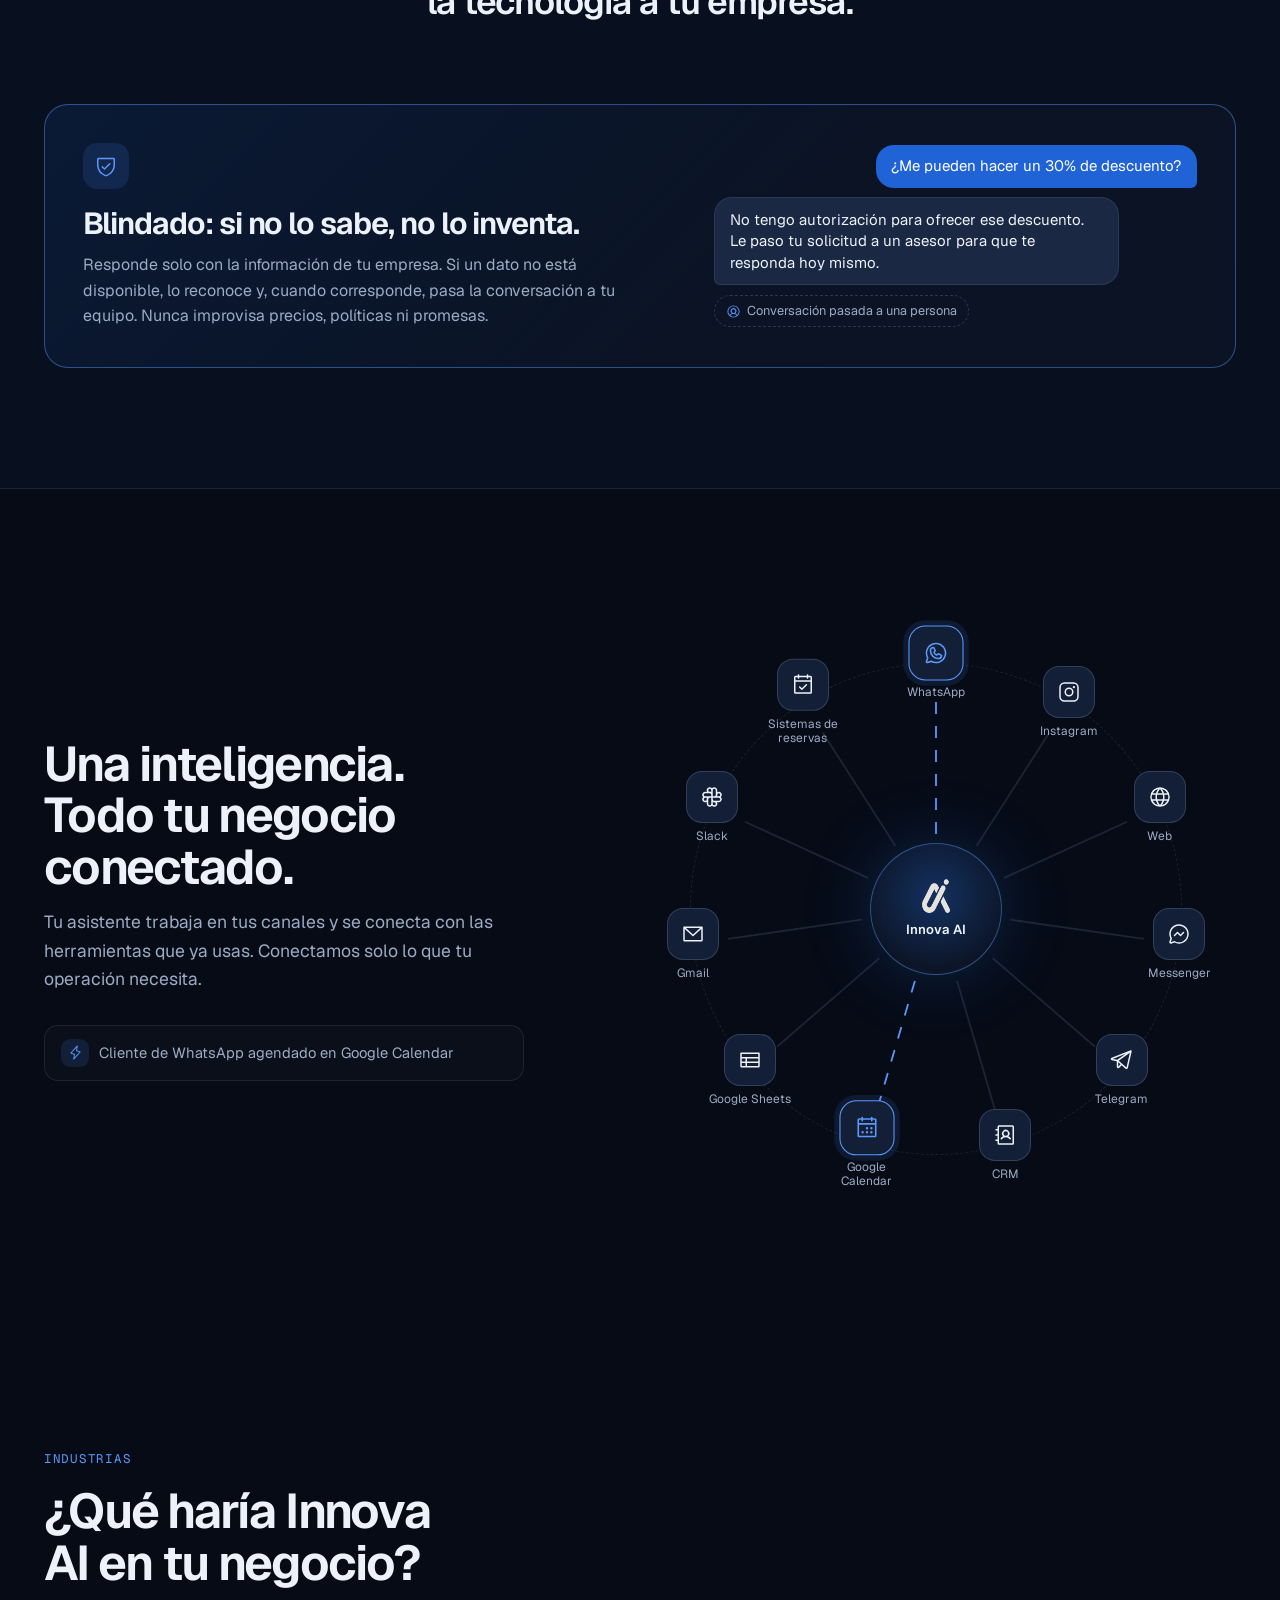
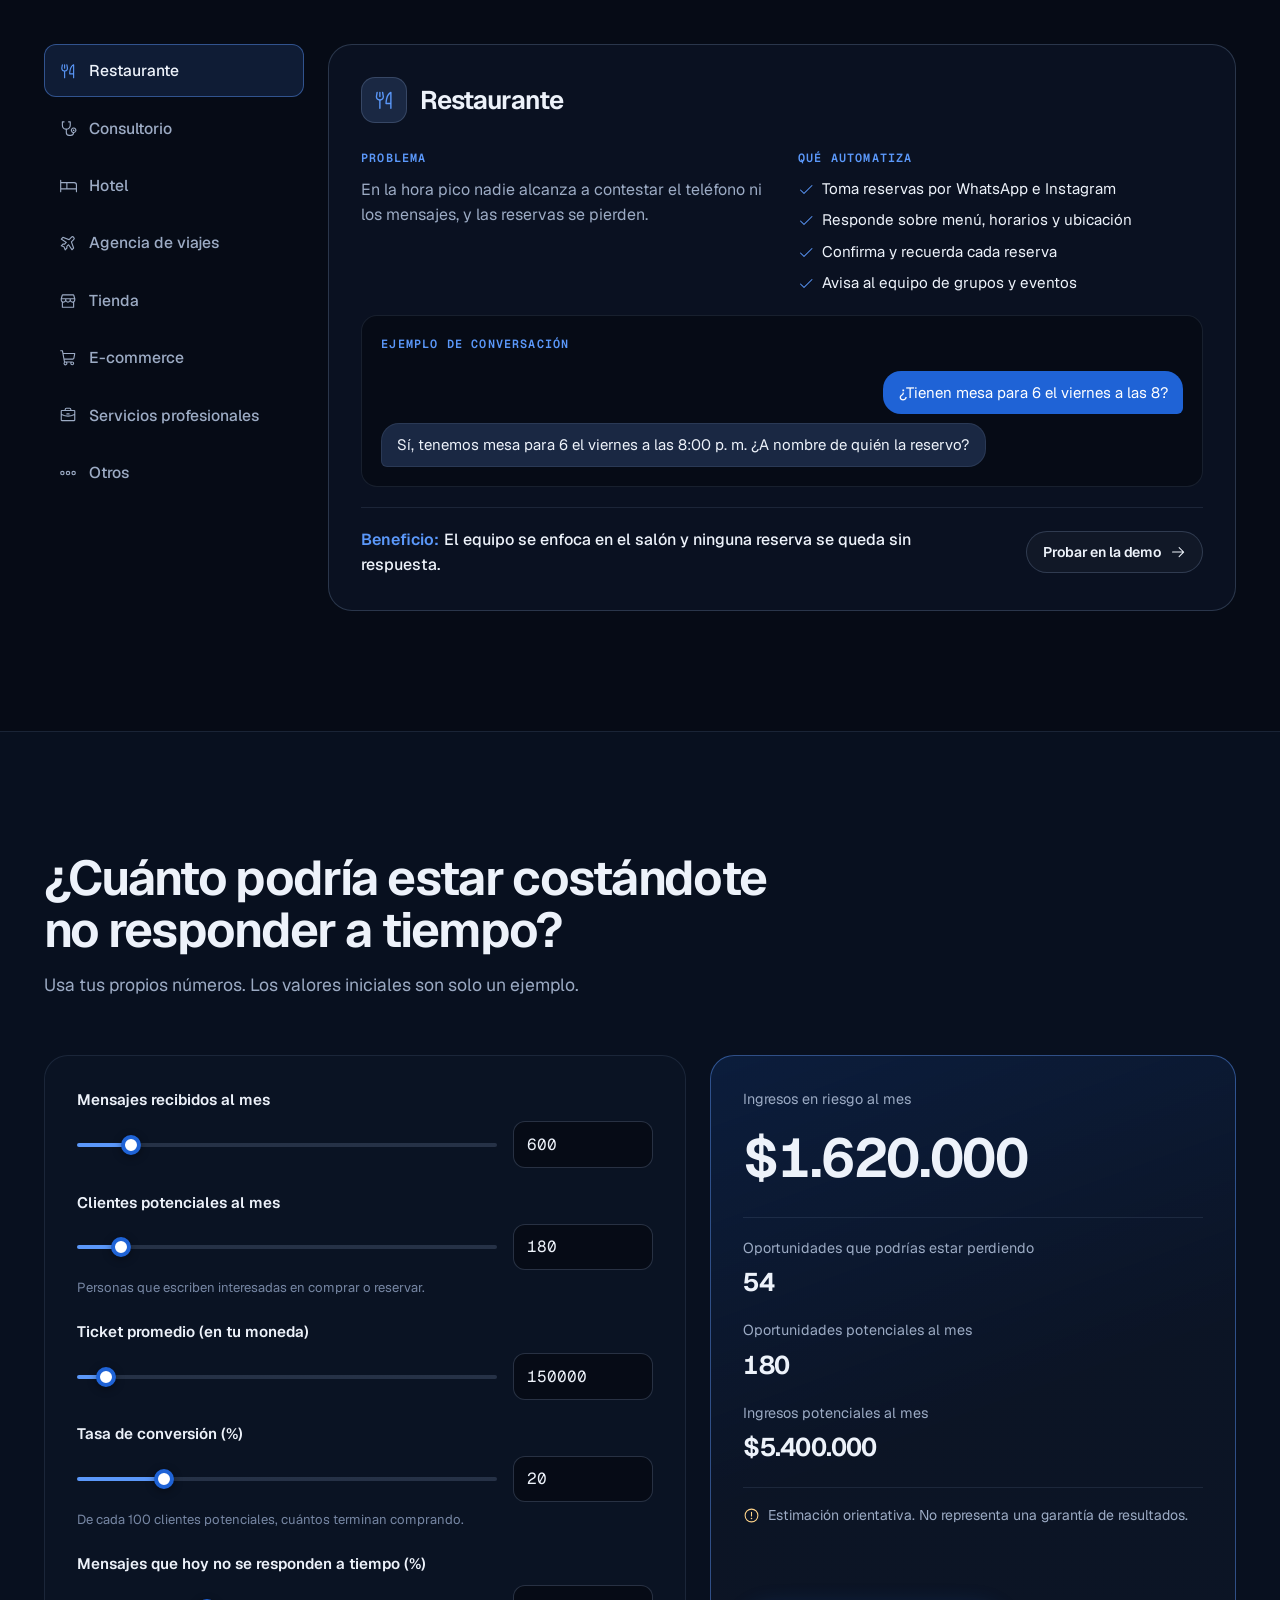
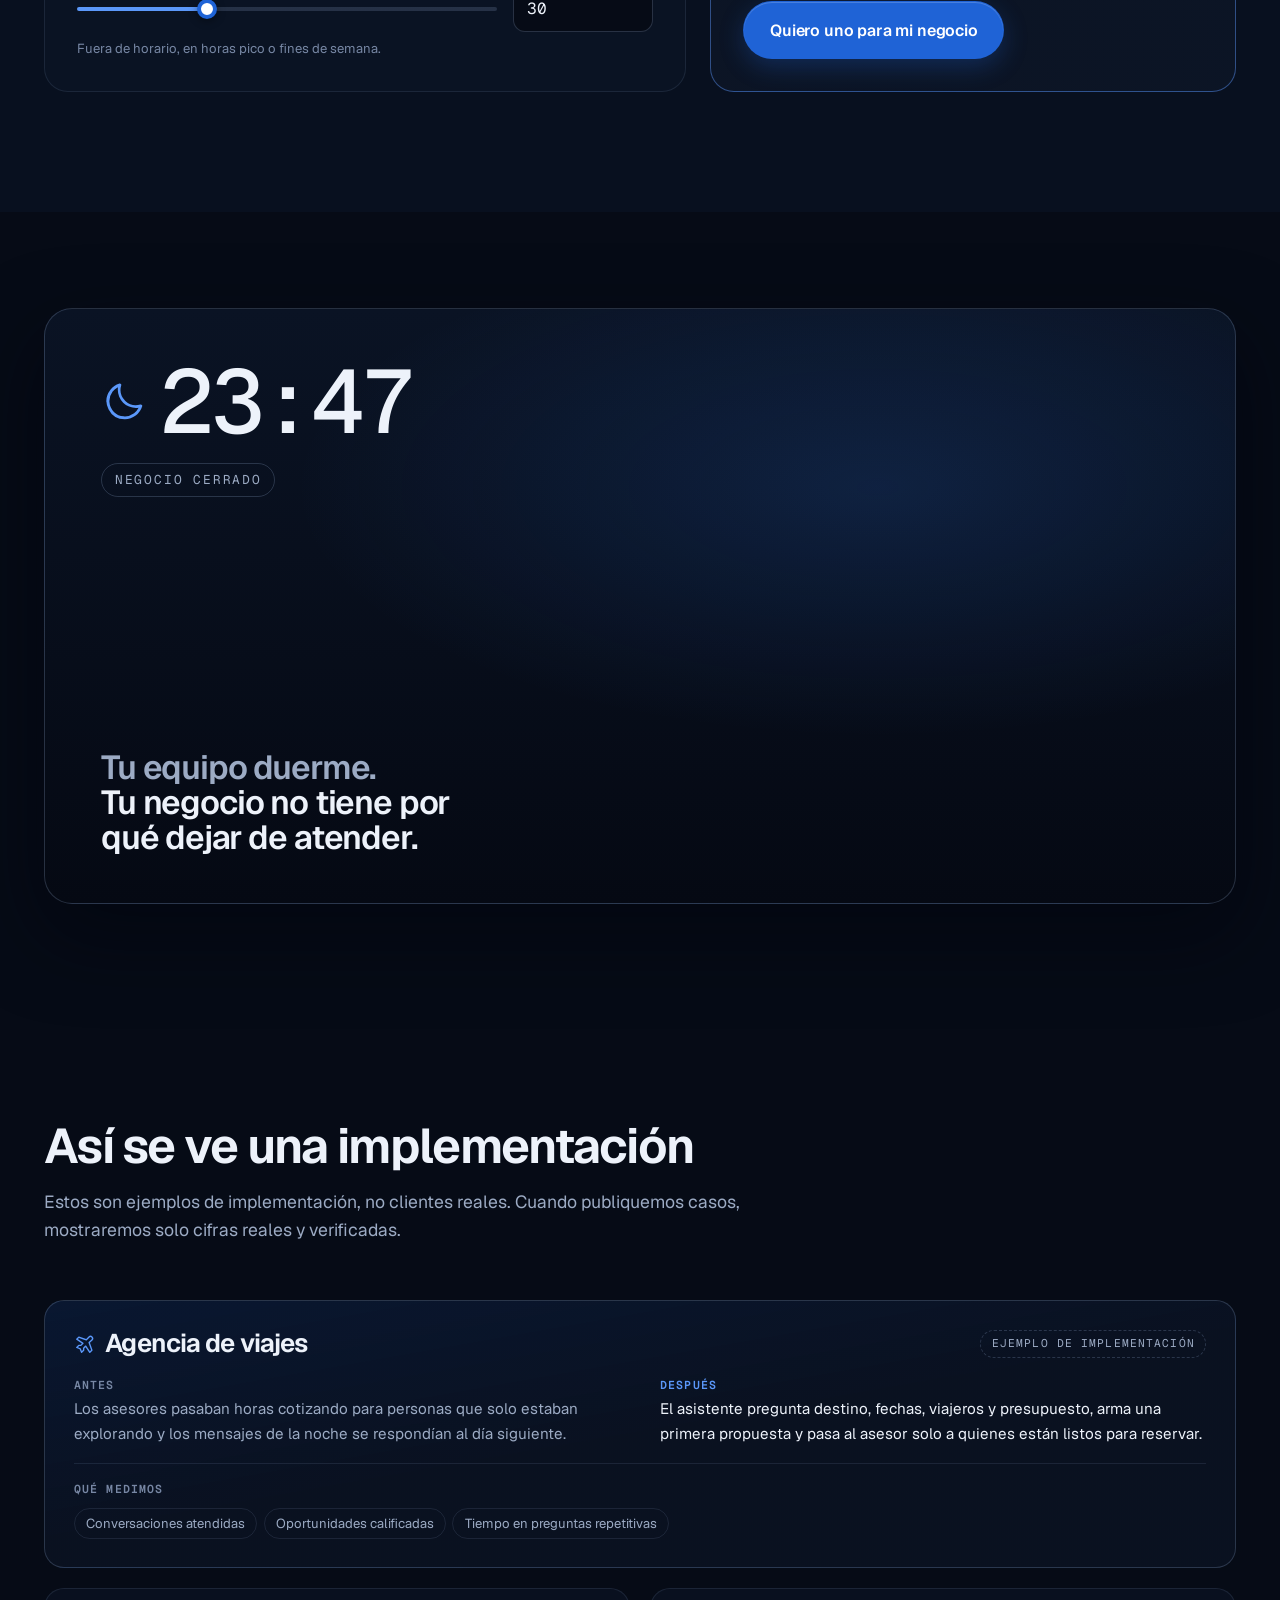
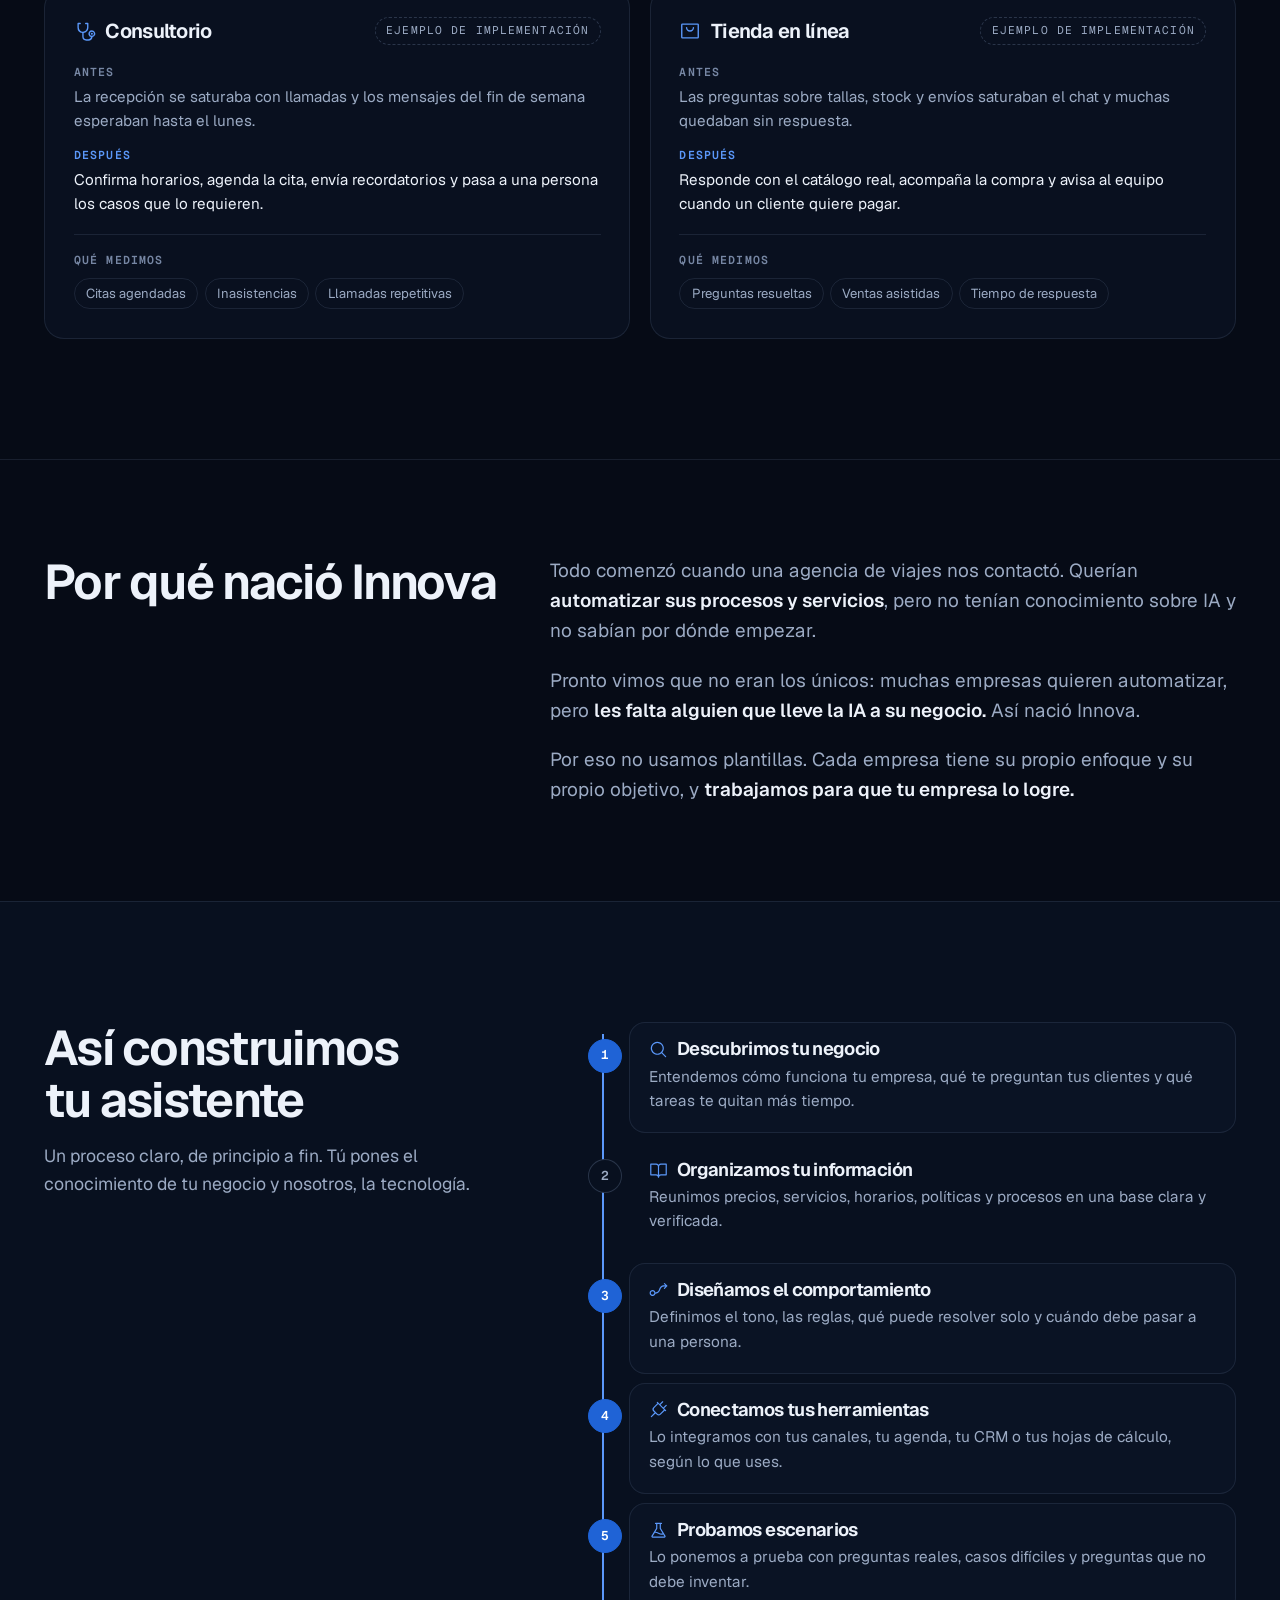
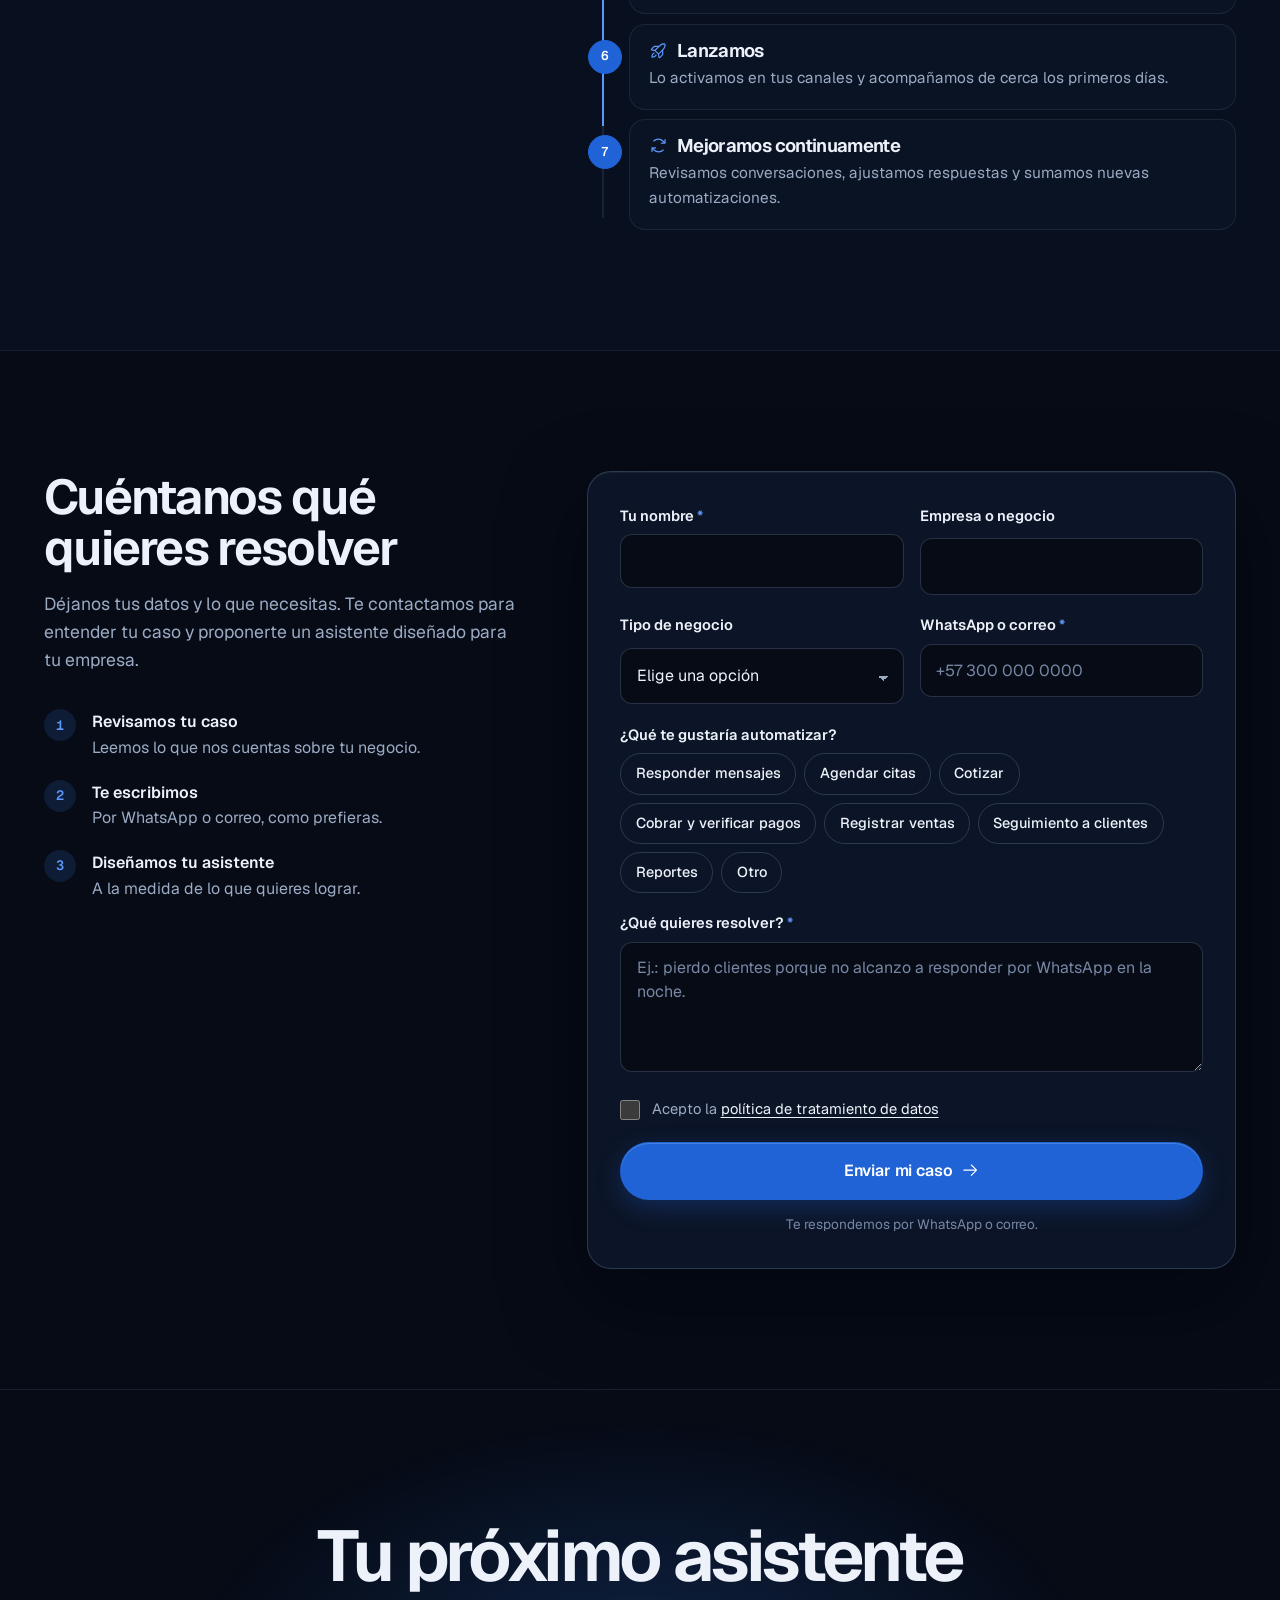
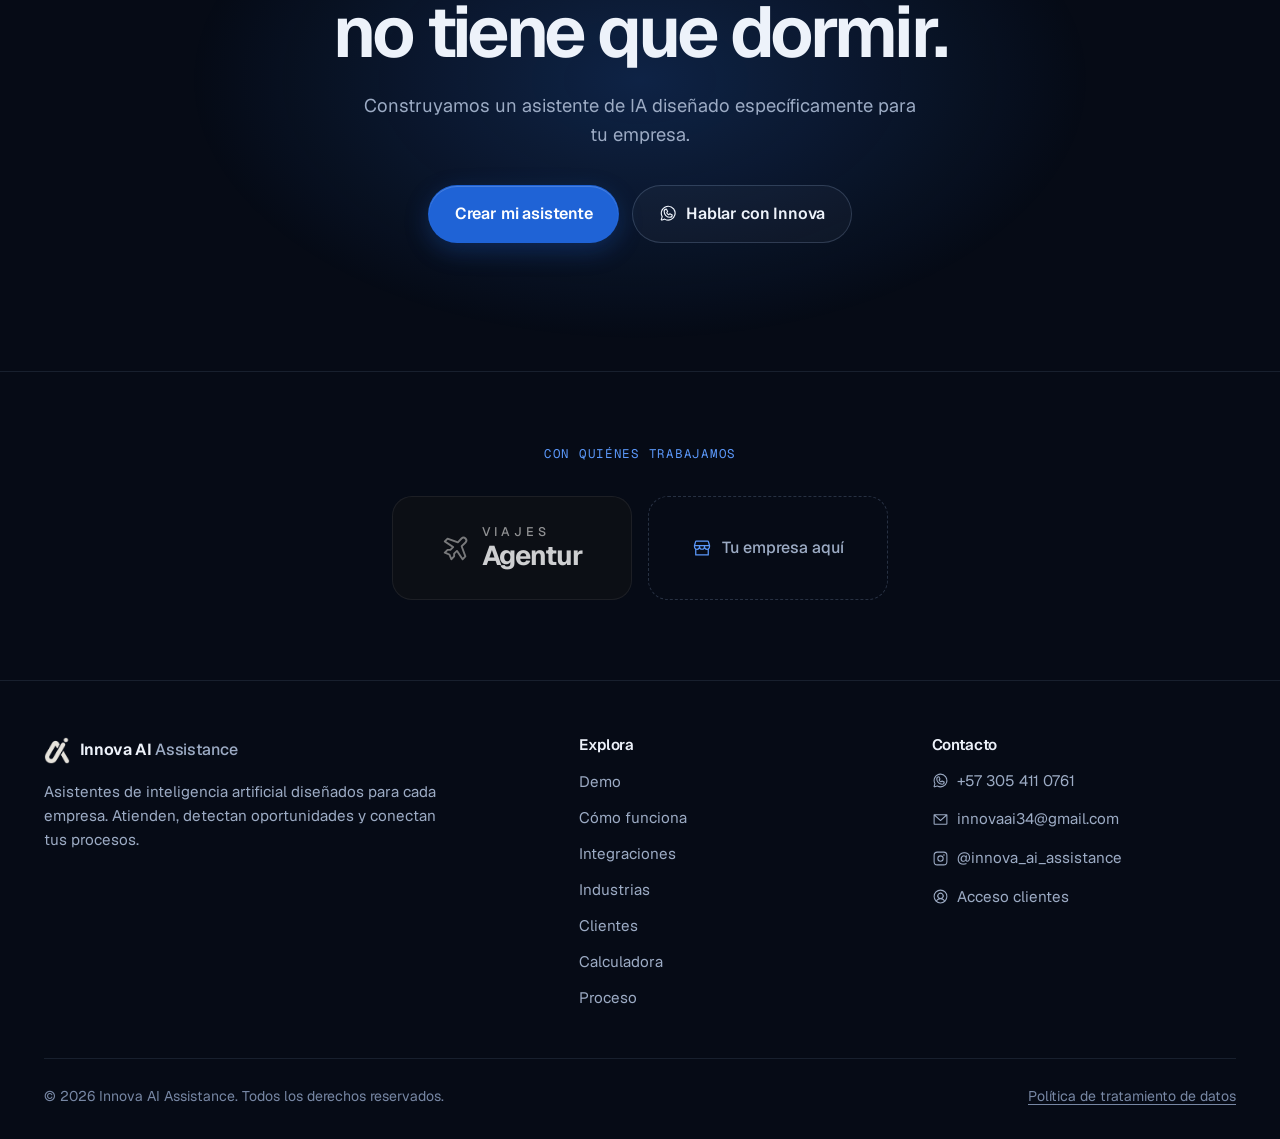
==== commit 1d91d7f7: "El chat carga desde nuestro propio dominio El script del asistente se servia desde forja-starter-717" ====
--- a/index.html
+++ b/index.html
@@ -488,7 +488,7 @@
 <script src="assets/js/i18n.js"></script>
 <script src="assets/js/demo-engine.js"></script>
 <script src="assets/js/site.js"></script>
-<script src="https://forja-starter-71742d.innovaai34.workers.dev/widget.js"
+<script src="https://asistente.innovaassistanceai.com.co/widget.js"
         data-tema="oscuro"
         data-color="#2f7bf0"
         data-icono="robot"
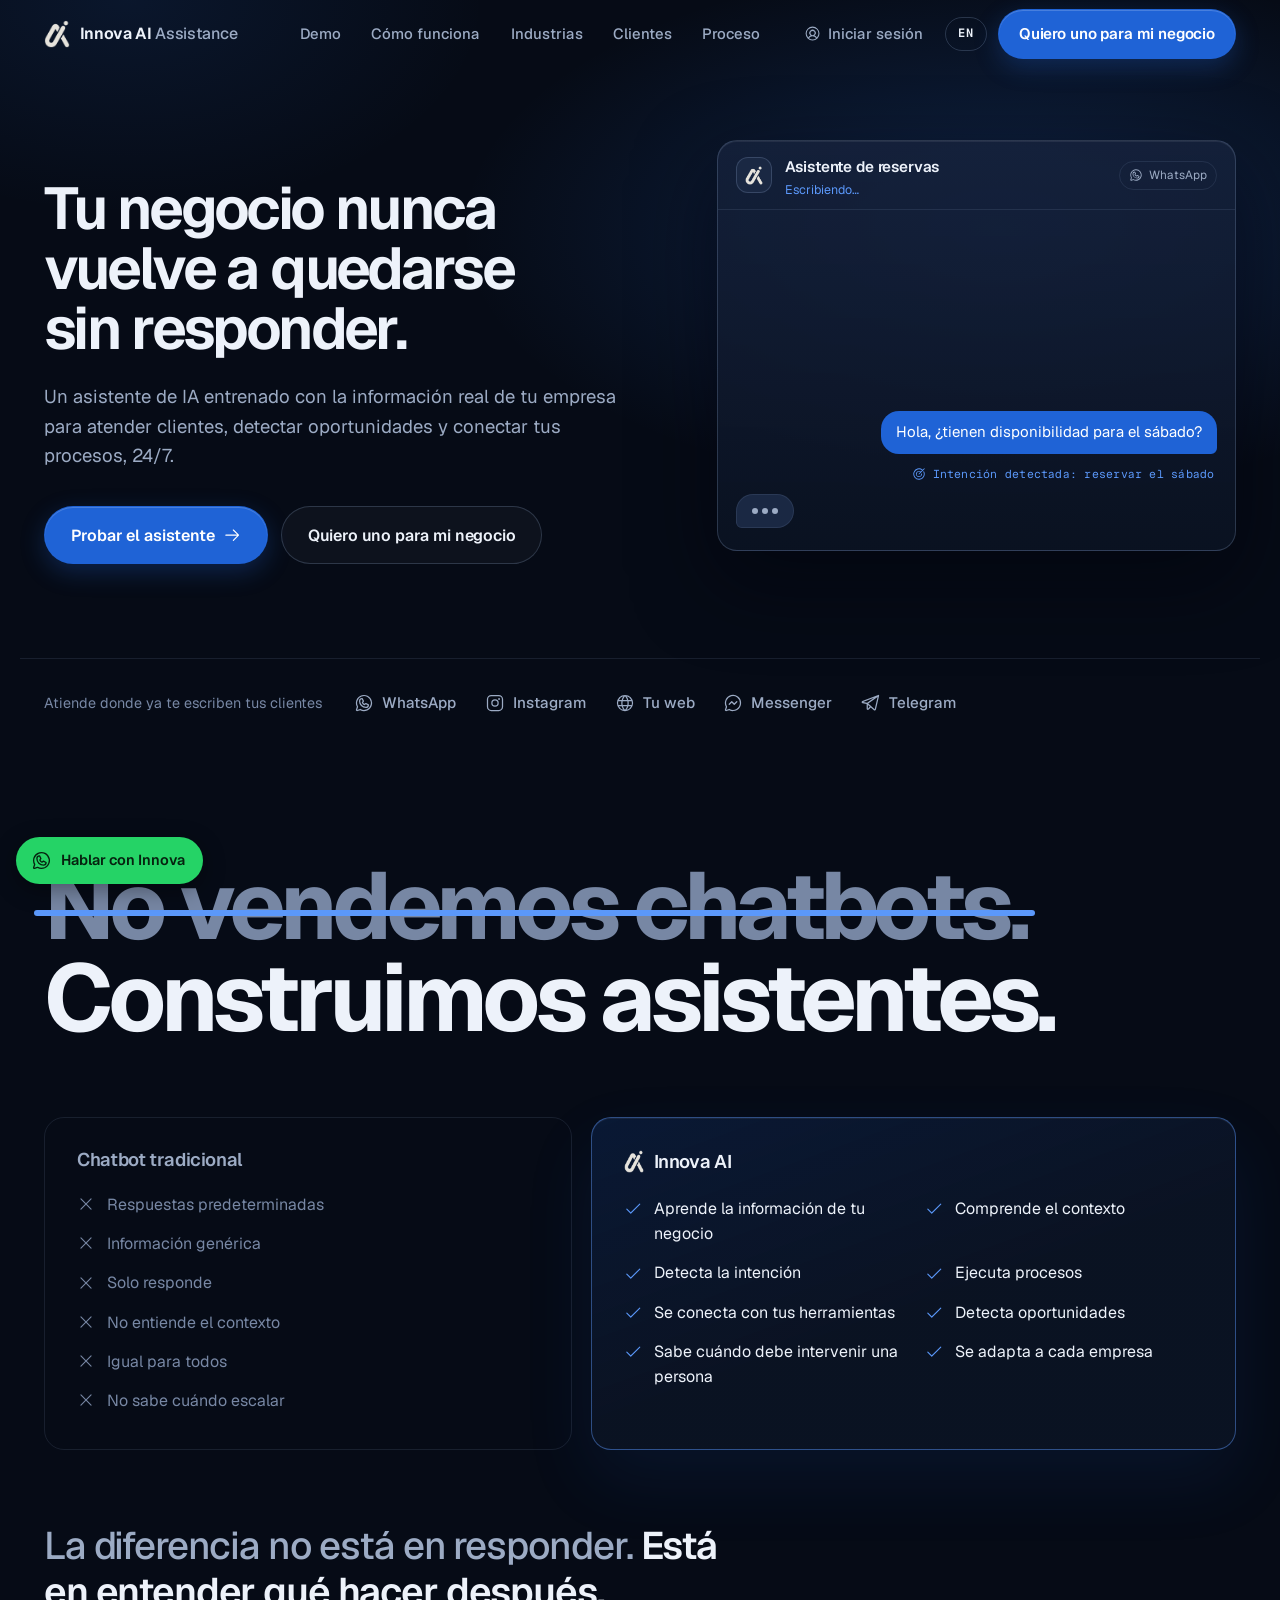
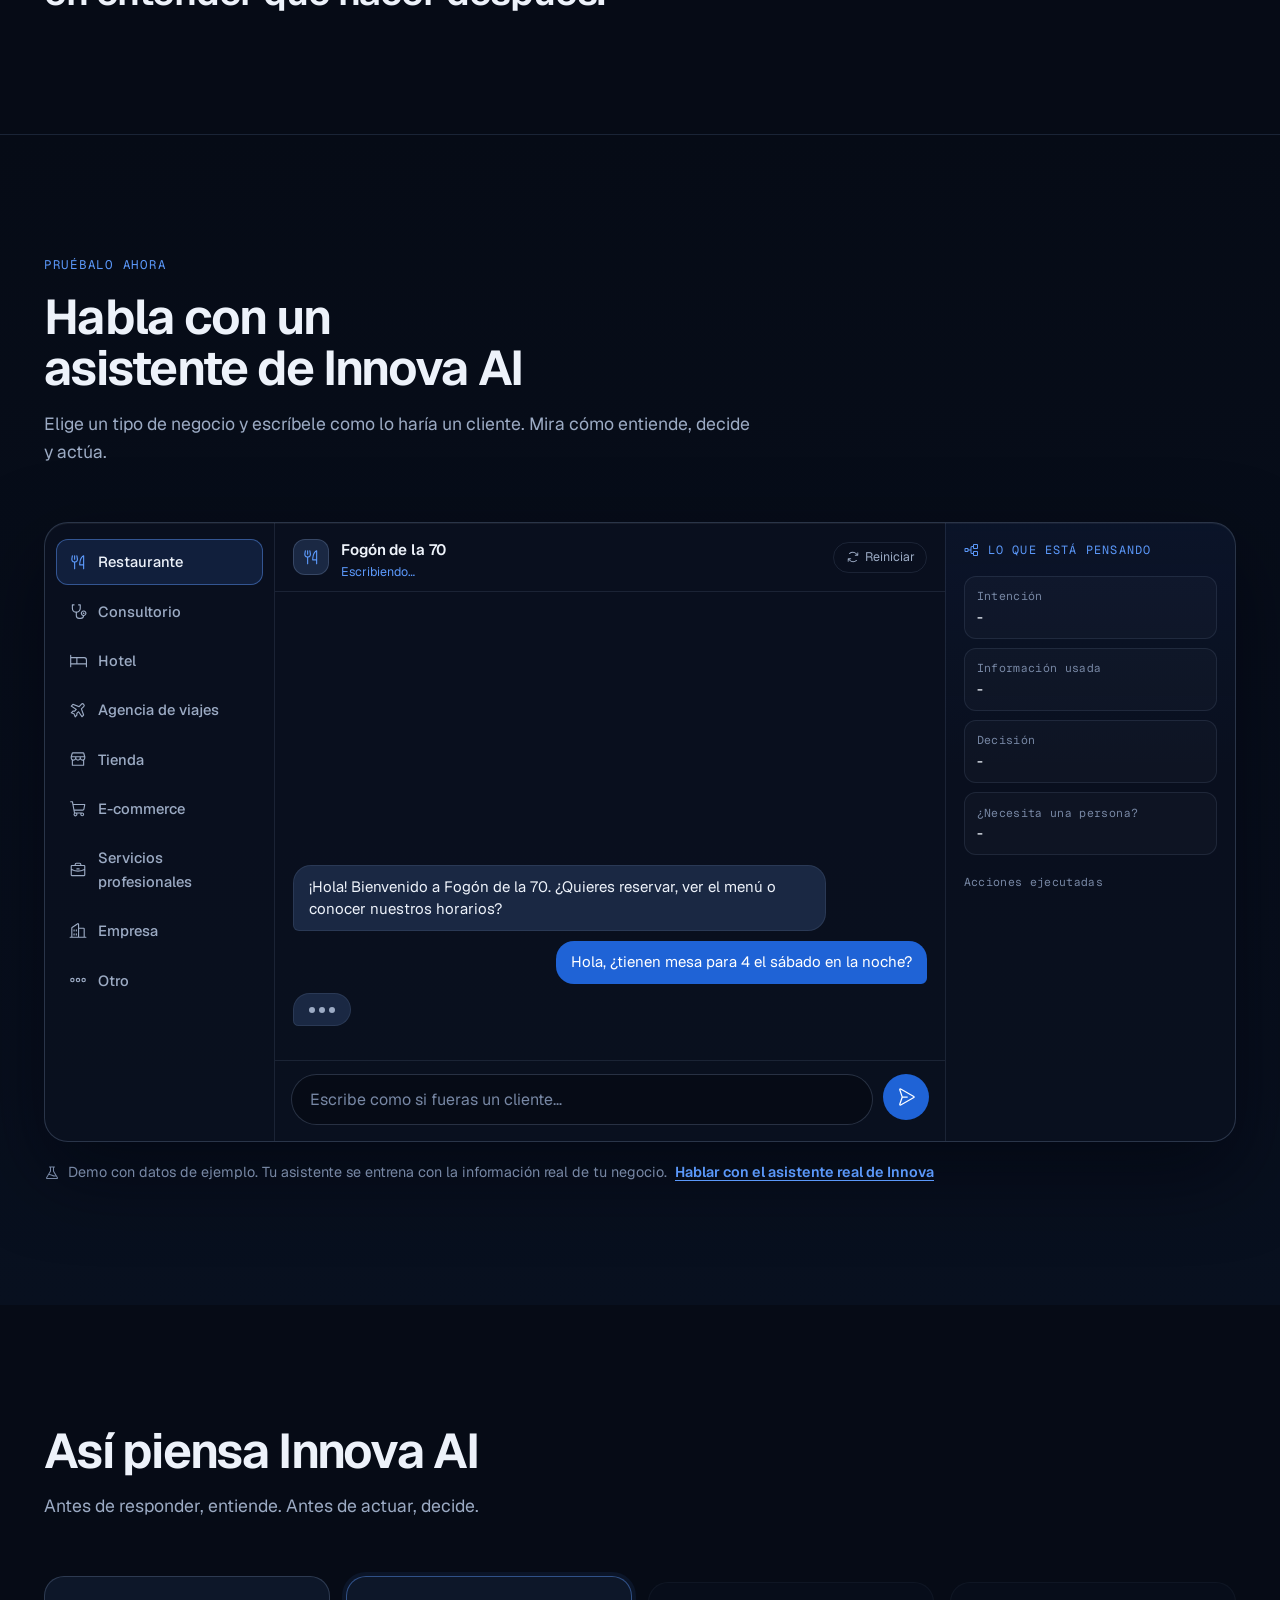
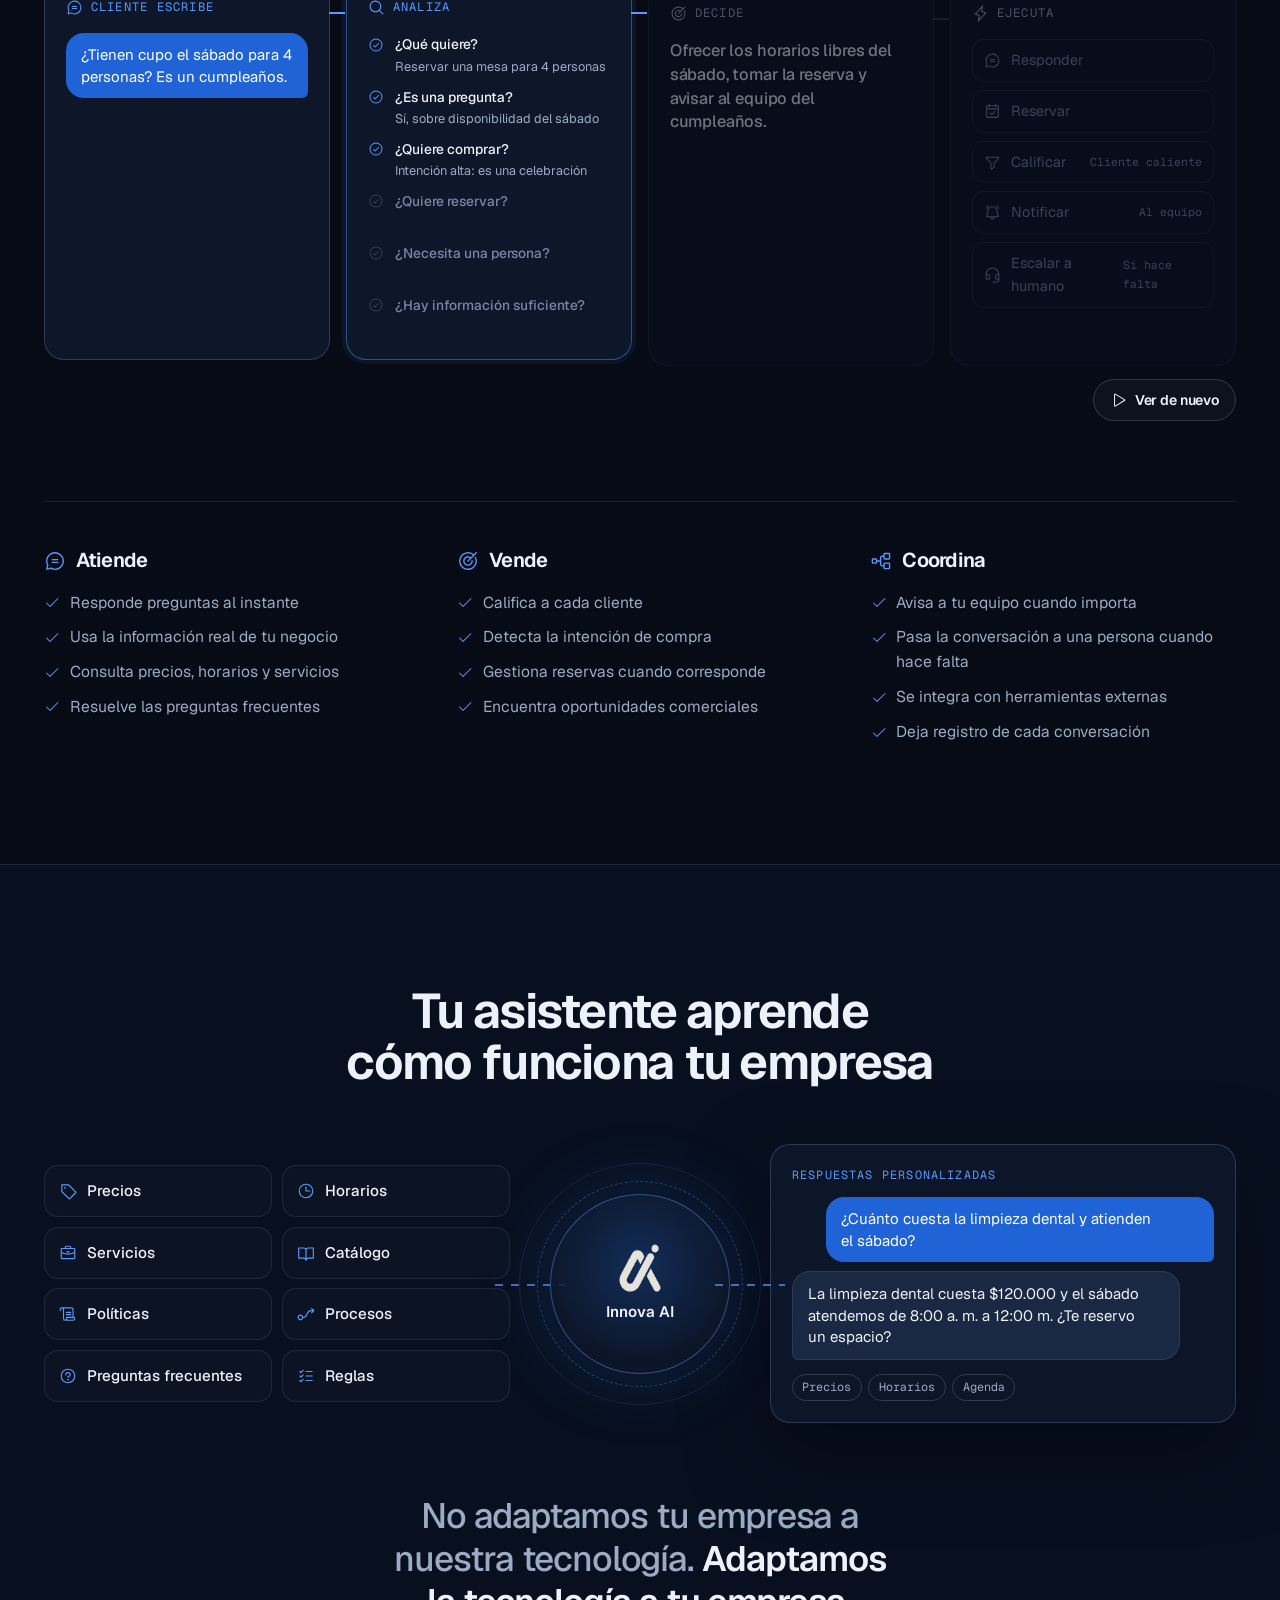
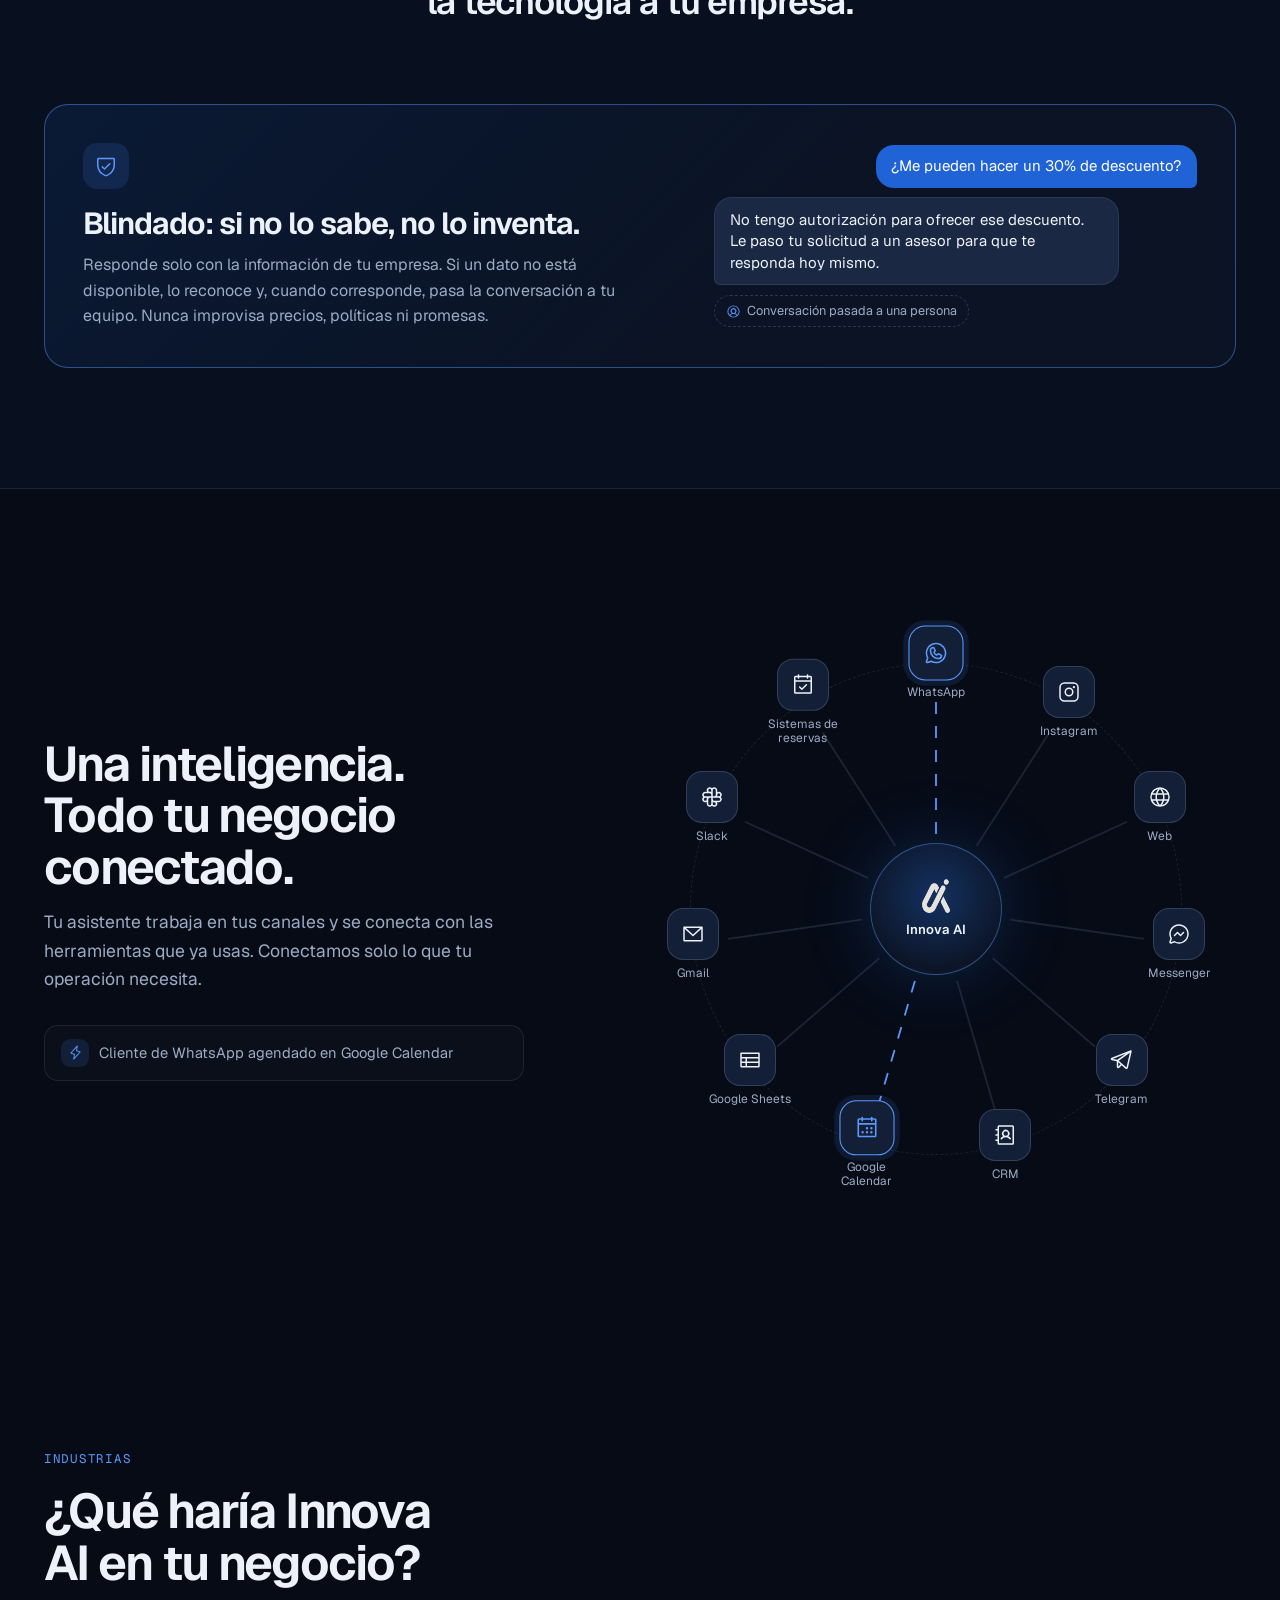
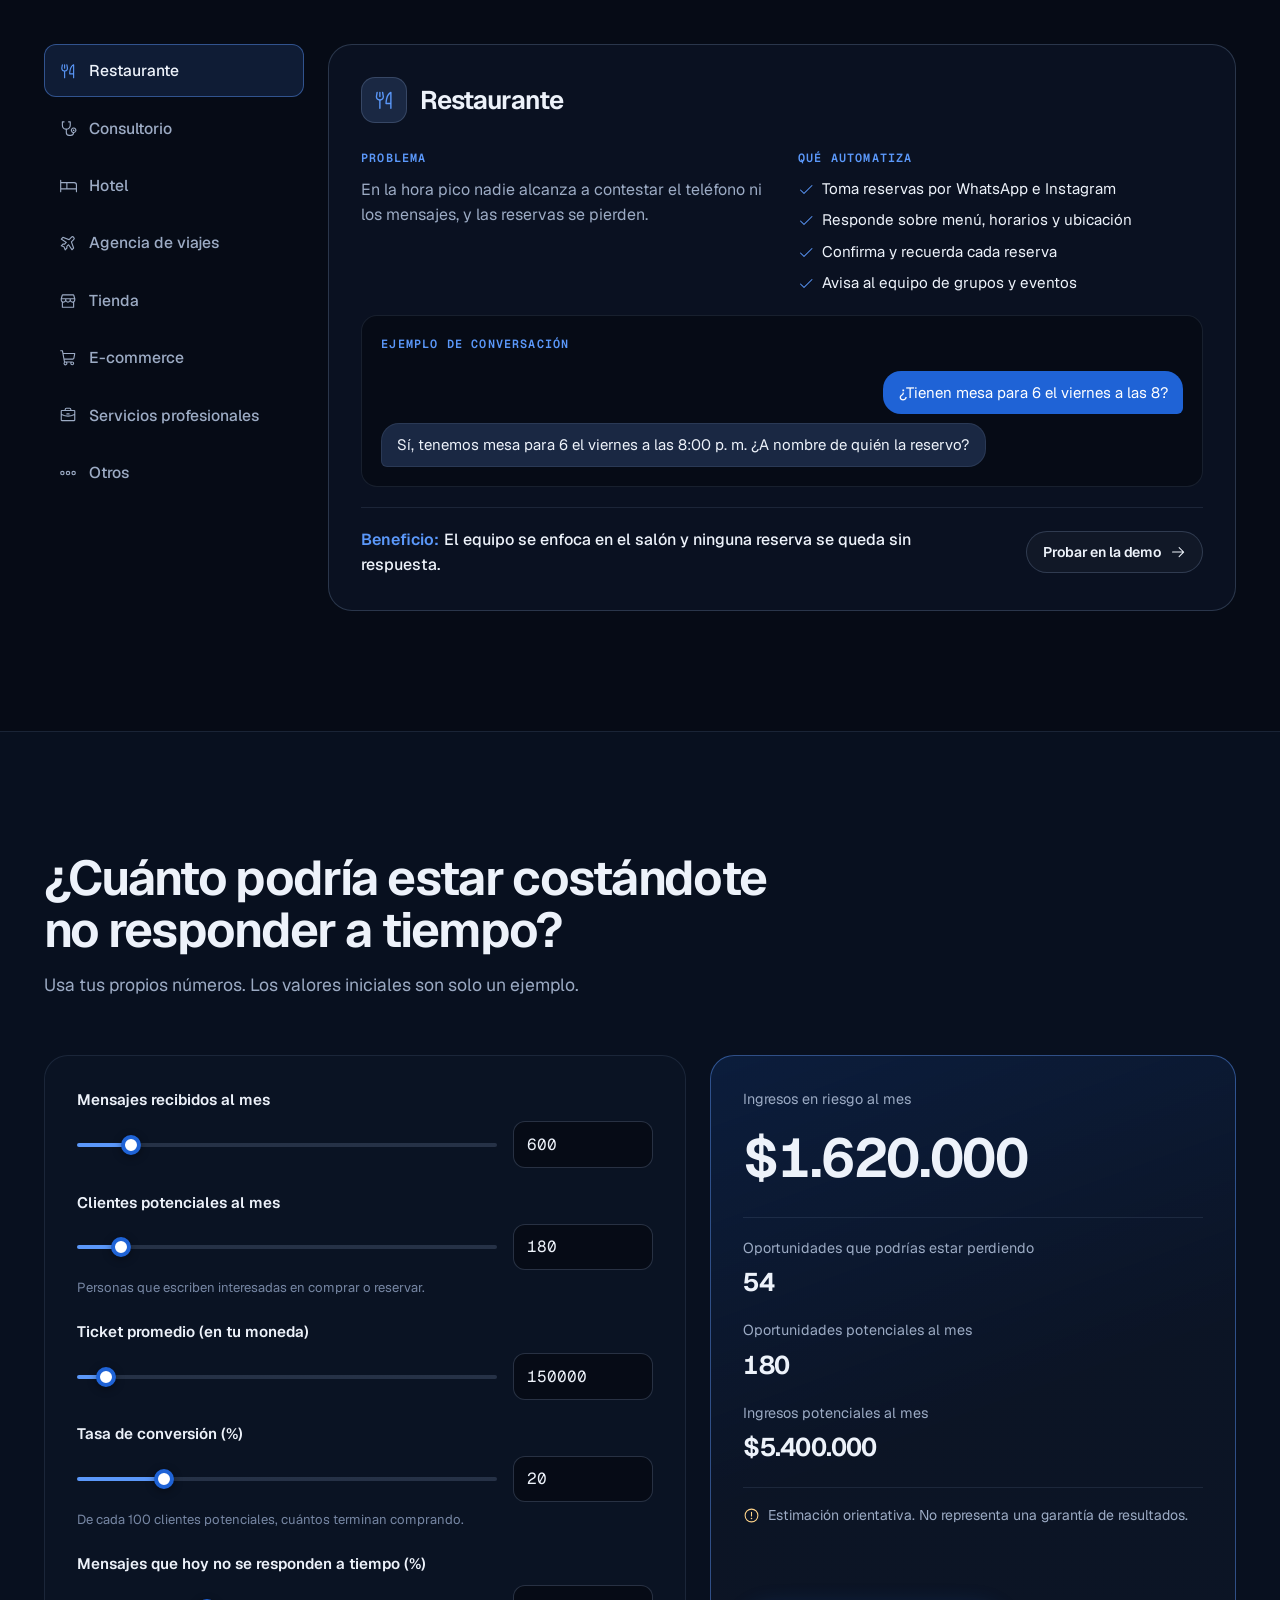
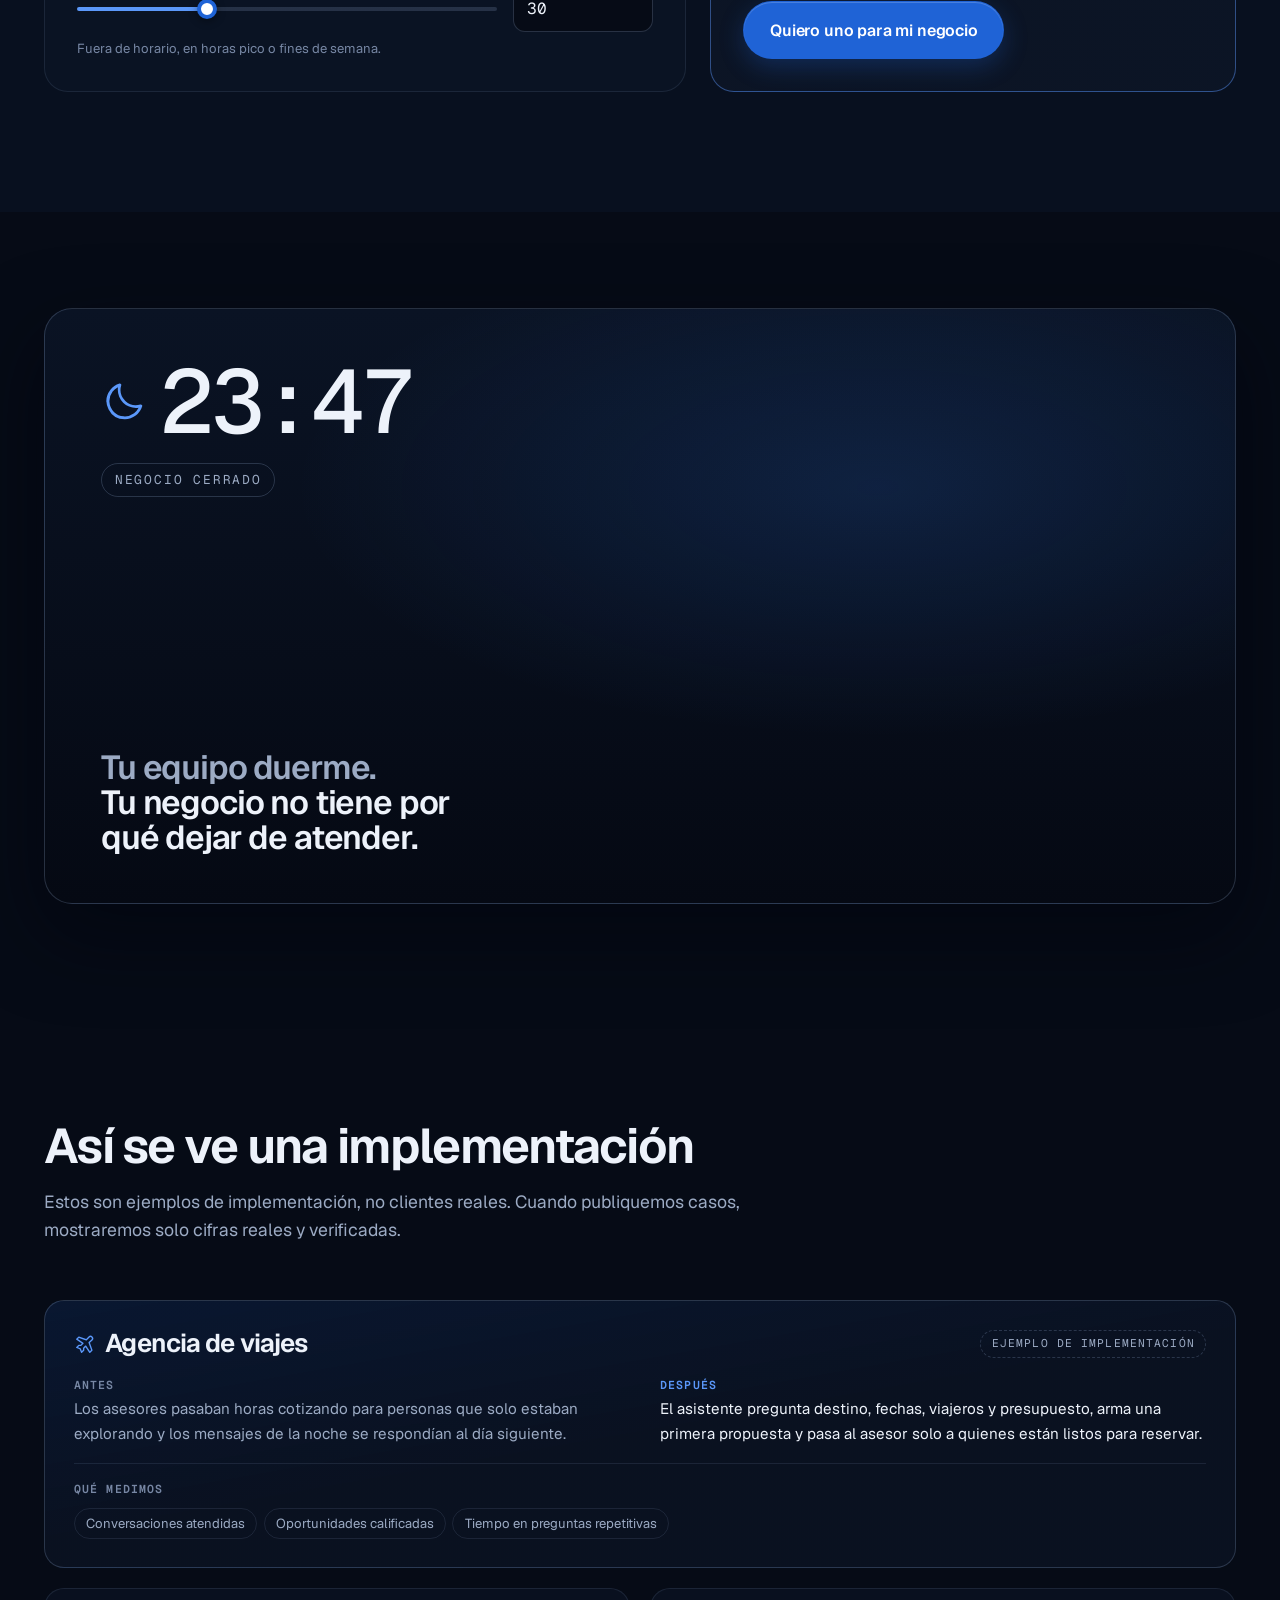
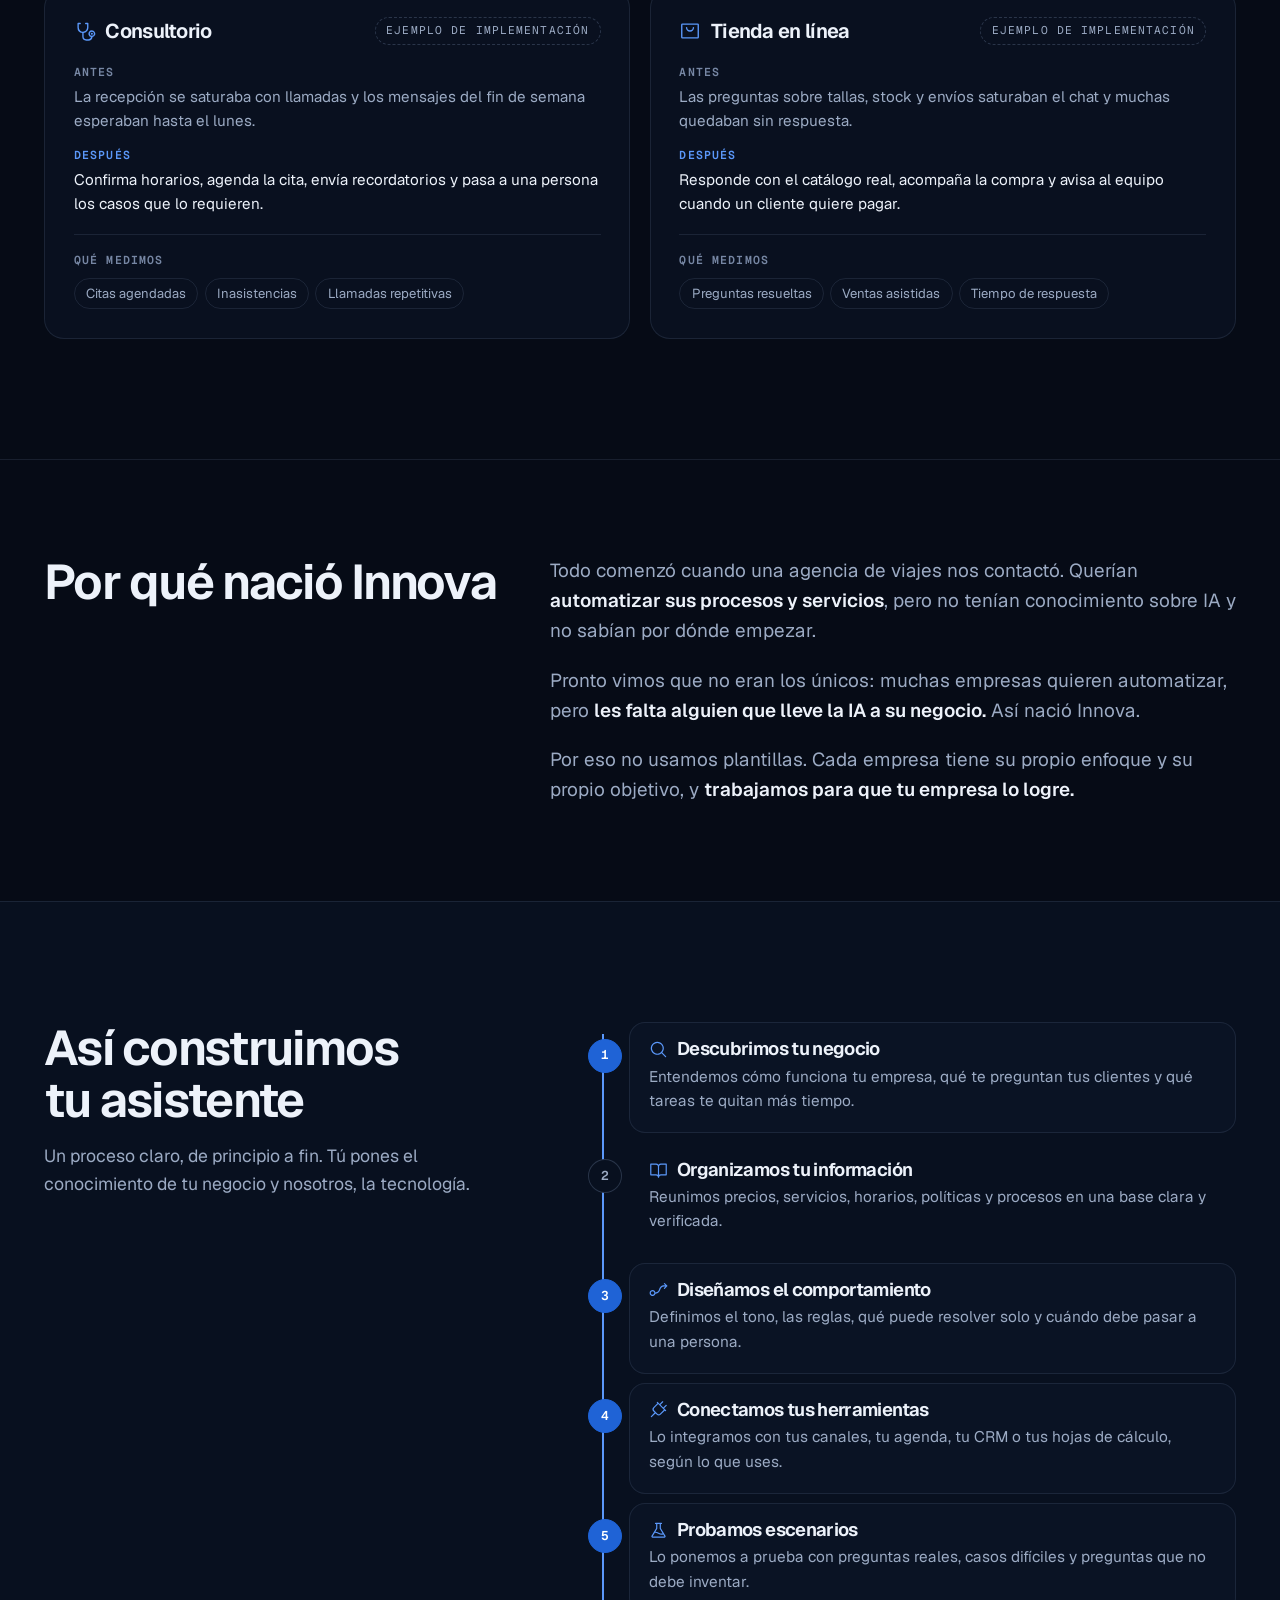
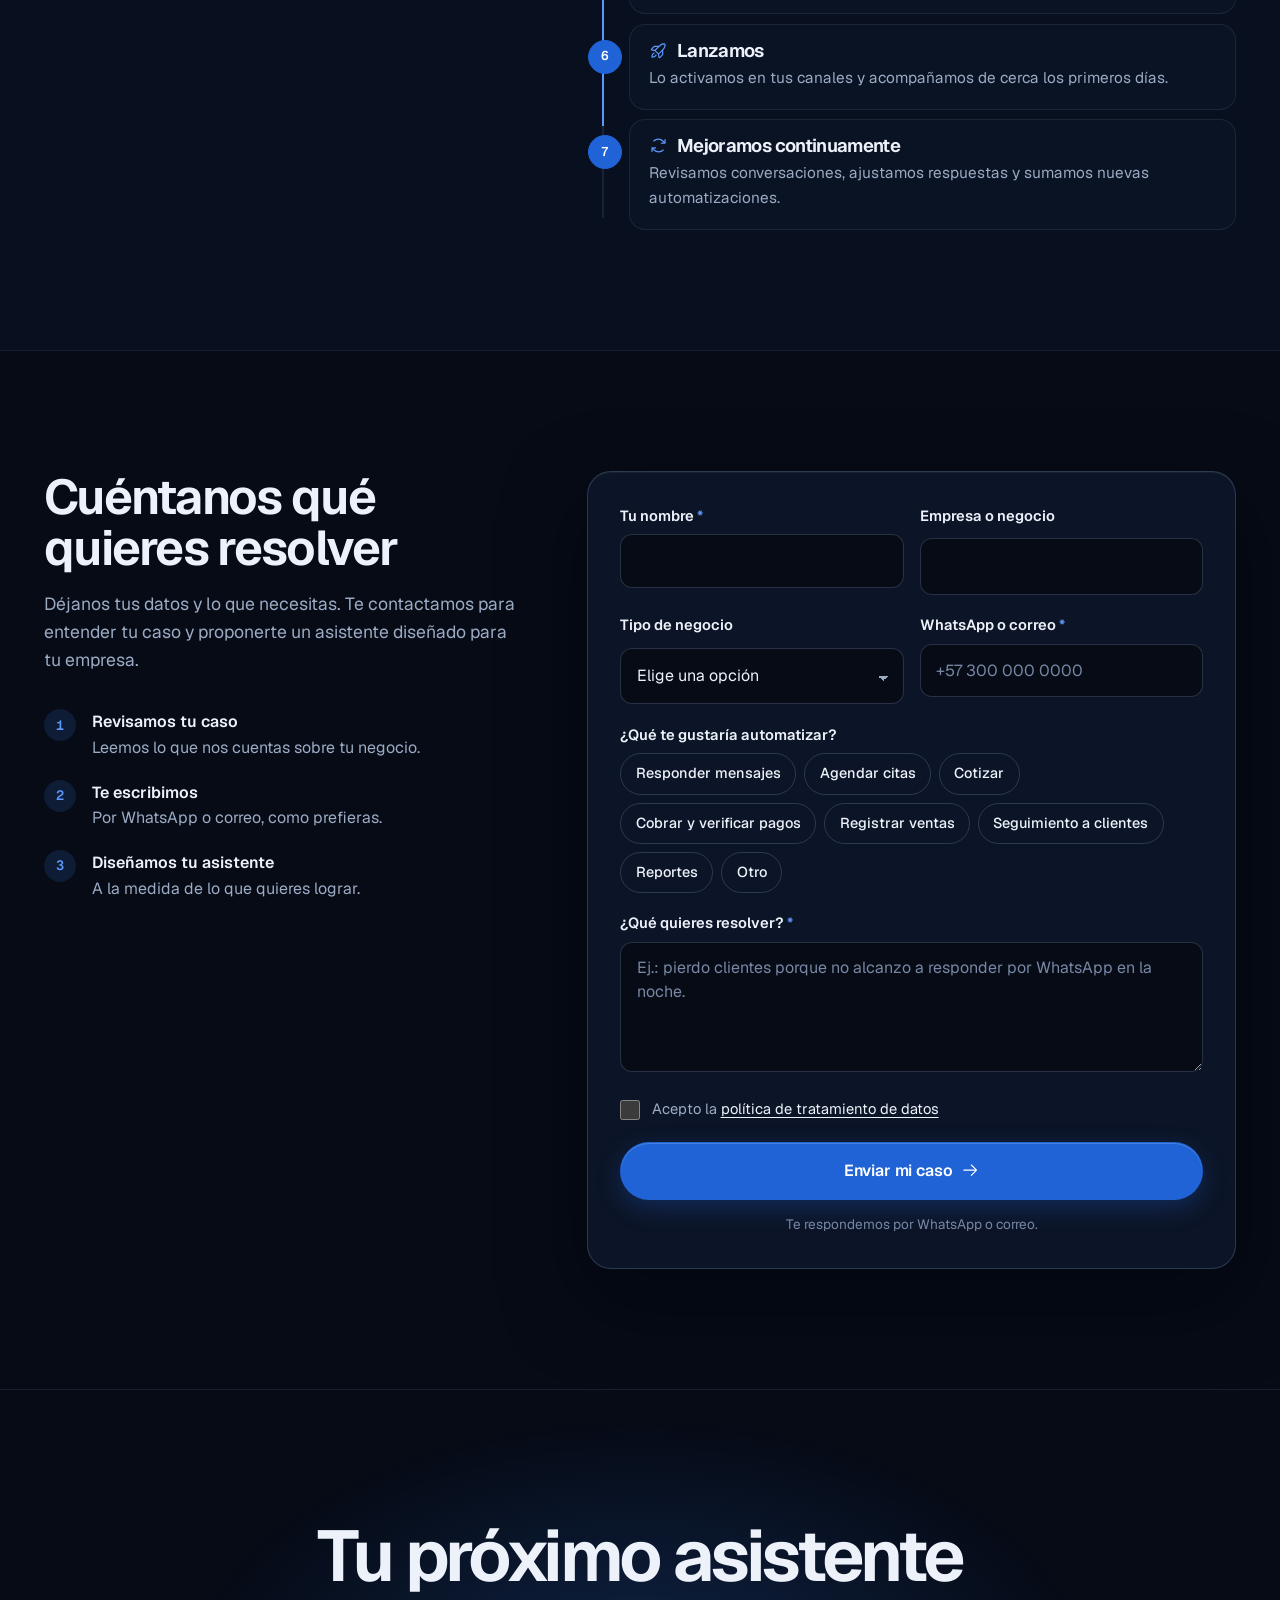
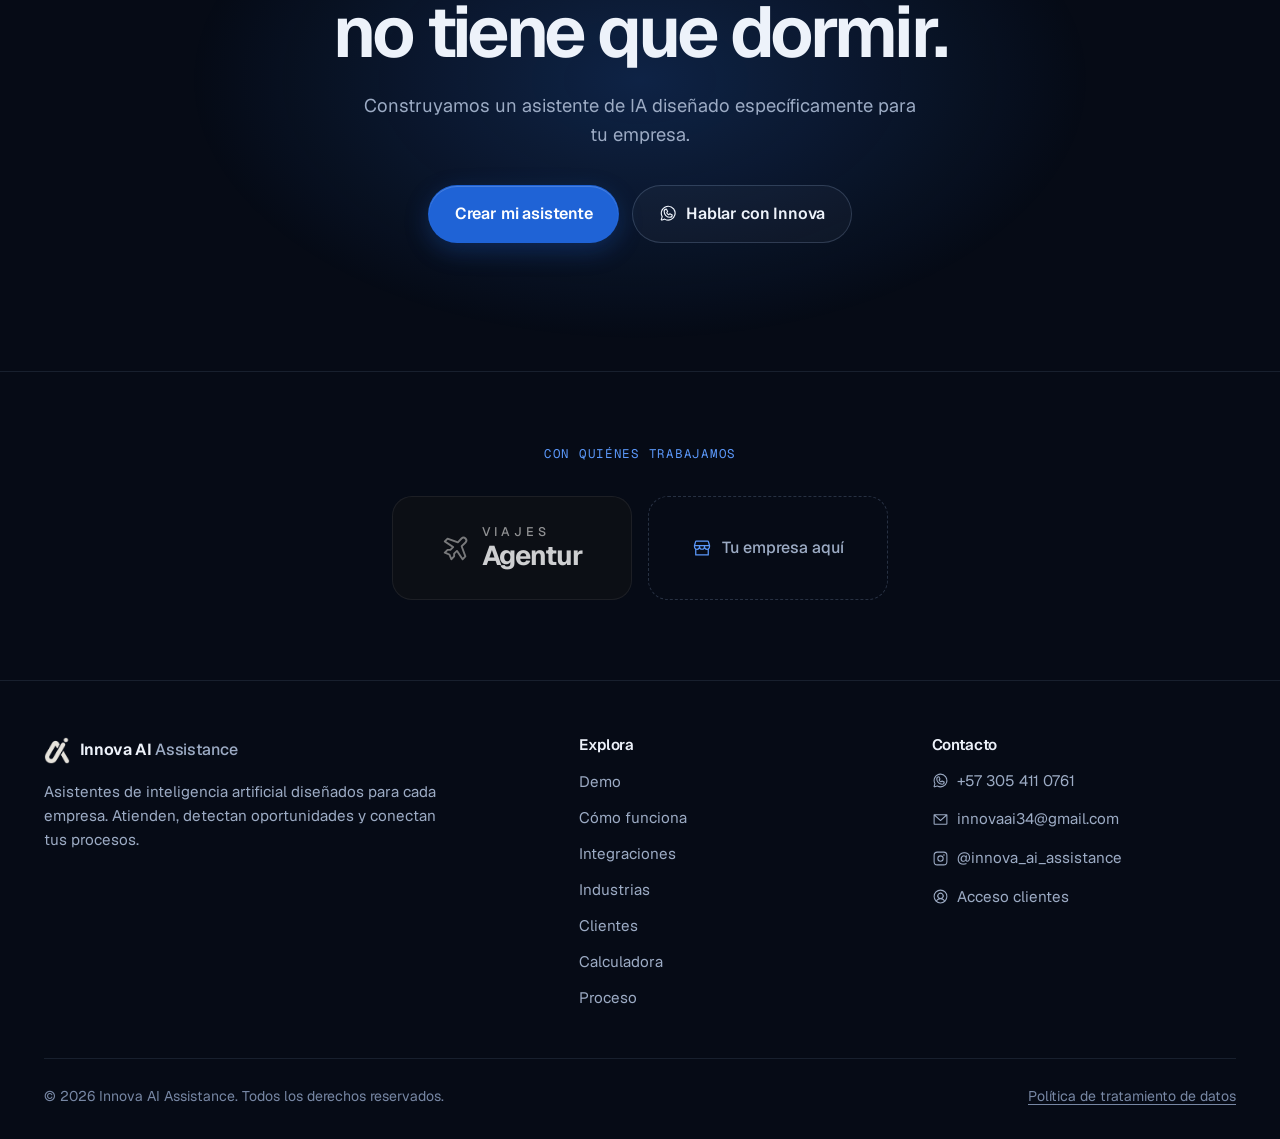
==== commit 803cb085: "WhatsApp siempre a la vista, y el botón de arriba abre una conversación De 13 personas que entraron " ====
--- a/index.html
+++ b/index.html
@@ -80,7 +80,10 @@
       <p class="hero-sub" data-i18n="hero.sub">Un asistente de IA entrenado con la información real de tu empresa para atender clientes, detectar oportunidades y conectar tus procesos, 24/7.</p>
       <div class="cta-row">
         <a href="#demo" class="btn btn-primary btn-lg"><span data-i18n="cta.try">Probar el asistente</span><svg class="i"><use href="assets/icons.svg#arrow-right"></use></svg></a>
-        <a href="#contacto" class="btn btn-ghost btn-lg" data-i18n="cta.want">Quiero uno para mi negocio</a>
+        <!-- VA A WHATSAPP, no al formulario. Antes era un ancla que bajaba al
+             76% de la página; de 13 visitas, ninguna llegó. -->
+        <a href="https://wa.me/573054110761?text=Hola%2C%20quiero%20un%20asistente%20para%20mi%20negocio."
+           class="btn btn-ghost btn-lg" target="_blank" rel="noopener" data-i18n="cta.want">Quiero uno para mi negocio</a>
       </div>
     </div>
 
@@ -397,7 +400,7 @@
         <div class="fg"><span class="lbl" data-i18n="f.topics">¿Qué te gustaría automatizar?</span><div class="chips" id="chips"></div></div>
         <div class="fg"><label for="f-necesidad"><span data-i18n="f.need">¿Qué quieres resolver?</span> <em>*</em></label><textarea id="f-necesidad" name="necesidad" maxlength="2000" required data-i18n-ph="f.needPh" placeholder="Ej.: pierdo clientes porque no alcanzo a responder por WhatsApp en la noche."></textarea><span class="err" id="e-necesidad"></span></div>
         <div class="hp" aria-hidden="true"><label for="f-web">Web</label><input id="f-web" name="website" tabindex="-1" autocomplete="off"></div>
-        <label class="consent"><input type="checkbox" id="f-acepta" name="acepta"><span><span data-i18n="f.consent">Acepto la</span> <a href="https://docs.google.com/document/d/1T4-VCs_2mPrZiDKVwrcLGEiSVDM3TRTV/edit?usp=sharing" target="_blank" rel="noopener" data-i18n="f.policy">política de tratamiento de datos</a></span></label>
+        <label class="consent"><input type="checkbox" id="f-acepta" name="acepta"><span><span data-i18n="f.consent">Acepto la</span> <a href="politica-de-datos.html" data-i18n="f.policy">política de tratamiento de datos</a></span></label>
         <span class="err" id="e-acepta"></span>
         <button class="btn btn-primary btn-lg" type="submit" id="sendBtn"><span data-i18n="f.send">Enviar mi caso</span><svg class="i"><use href="assets/icons.svg#arrow-right"></use></svg></button>
         <p class="form-note" data-i18n="f.note">Te respondemos por WhatsApp o correo.</p>
@@ -480,10 +483,22 @@
     </div>
     <div class="copy">
       <span data-i18n="footer.rights">© 2026 Innova AI Assistance. Todos los derechos reservados.</span>
-      <a href="https://docs.google.com/document/d/1T4-VCs_2mPrZiDKVwrcLGEiSVDM3TRTV/edit?usp=sharing" target="_blank" rel="noopener" data-i18n="footer.policy">Política de tratamiento de datos</a>
+      <a href="politica-de-datos.html" data-i18n="footer.policy">Política de tratamiento de datos</a>
     </div>
   </div>
 </footer>
+
+<!-- WHATSAPP SIEMPRE A LA VISTA
+     Abajo a la IZQUIERDA: la derecha la ocupa el asistente de la web, y dos
+     burbujas en la misma esquina se tapan. El texto del mensaje va aquí y no
+     en el JavaScript para que se pueda cambiar sin tocar código. -->
+<a class="wa-flota" id="waFlota"
+   href="https://wa.me/573054110761?text=Hola%2C%20vi%20la%20web%20de%20Innova%20y%20quiero%20saber%20si%20esto%20sirve%20para%20mi%20negocio."
+   target="_blank" rel="noopener"
+   aria-label="Escribir por WhatsApp">
+  <svg class="i" aria-hidden="true"><use href="assets/icons.svg#whatsapp-logo"></use></svg>
+  <span class="wa-flota-txt" data-i18n="cta.talk">Hablar con Innova</span>
+</a>
 
 <script src="assets/js/i18n.js"></script>
 <script src="assets/js/demo-engine.js"></script>
--- a/assets/css/site.css
+++ b/assets/css/site.css
@@ -672,3 +672,29 @@
 @media (prefers-reduced-transparency: reduce) {
   .window, .opportunity, .form, .nav.scrolled { backdrop-filter: none; -webkit-backdrop-filter: none; background: var(--surface); }
 }
+
+/* ── WHATSAPP SIEMPRE A LA VISTA ──────────────────────────────────────────
+   Abajo a la izquierda: la derecha la ocupa el asistente de la web.
+   En móvil se queda el círculo solo — el texto al lado comería media
+   pantalla en la que, además, dos de cada tres visitantes están leyendo. */
+.wa-flota {
+  position: fixed; left: 16px; bottom: 16px; z-index: 90;
+  display: inline-flex; align-items: center; gap: 9px;
+  padding: 13px 18px 13px 15px; border-radius: 999px;
+  background: #25D366; color: #06220f; text-decoration: none;
+  font-weight: 600; font-size: 14.5px; line-height: 1;
+  box-shadow: 0 6px 22px rgba(0, 0, 0, .38);
+  transition: transform .18s ease, box-shadow .18s ease;
+}
+.wa-flota:hover { transform: translateY(-2px); box-shadow: 0 10px 28px rgba(0, 0, 0, .46); }
+.wa-flota .i { width: 21px; height: 21px; flex: 0 0 auto; }
+@media (max-width: 760px) {
+  .wa-flota { padding: 0; width: 54px; height: 54px; justify-content: center; left: 14px; bottom: 14px; }
+  .wa-flota .wa-flota-txt { display: none; }
+  .wa-flota .i { width: 26px; height: 26px; }
+}
+/* Quien pide menos movimiento no quiere que un botón fijo se mueva solo. */
+@media (prefers-reduced-motion: reduce) {
+  .wa-flota { transition: none; }
+  .wa-flota:hover { transform: none; }
+}
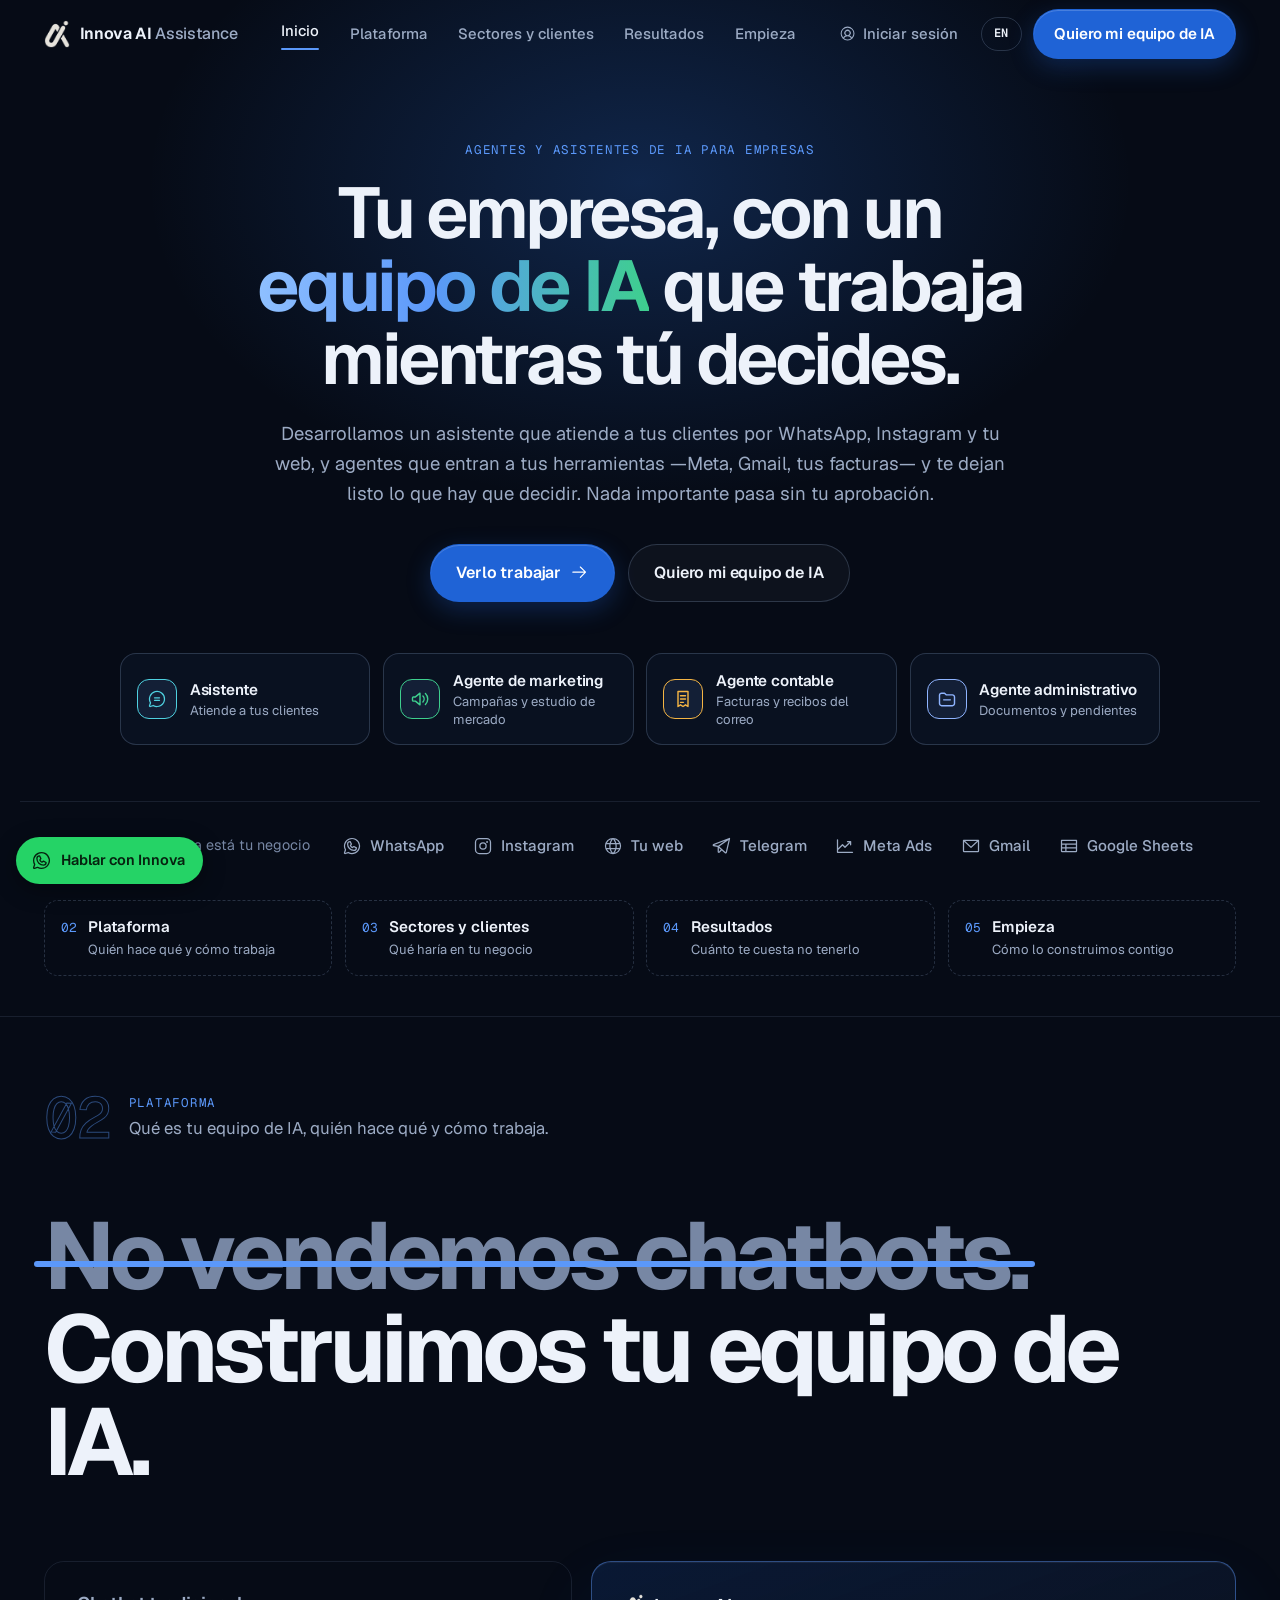
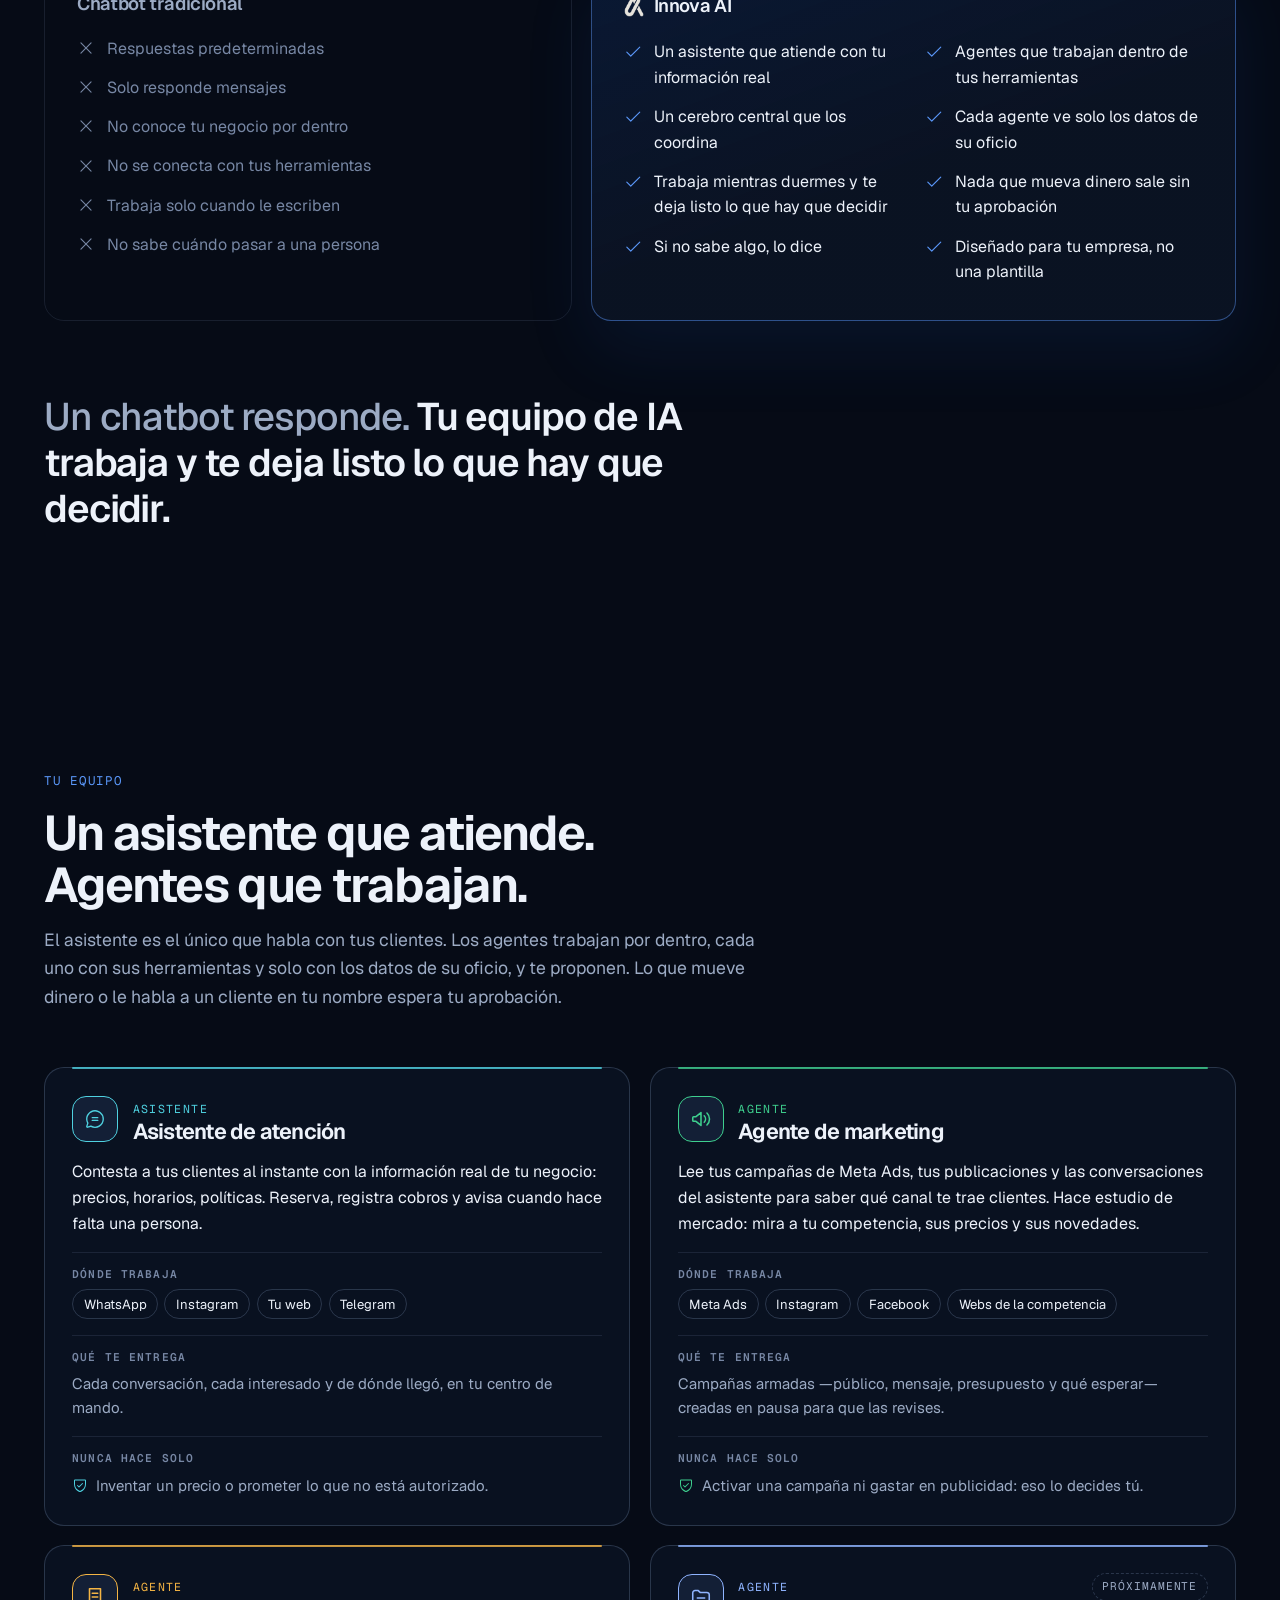
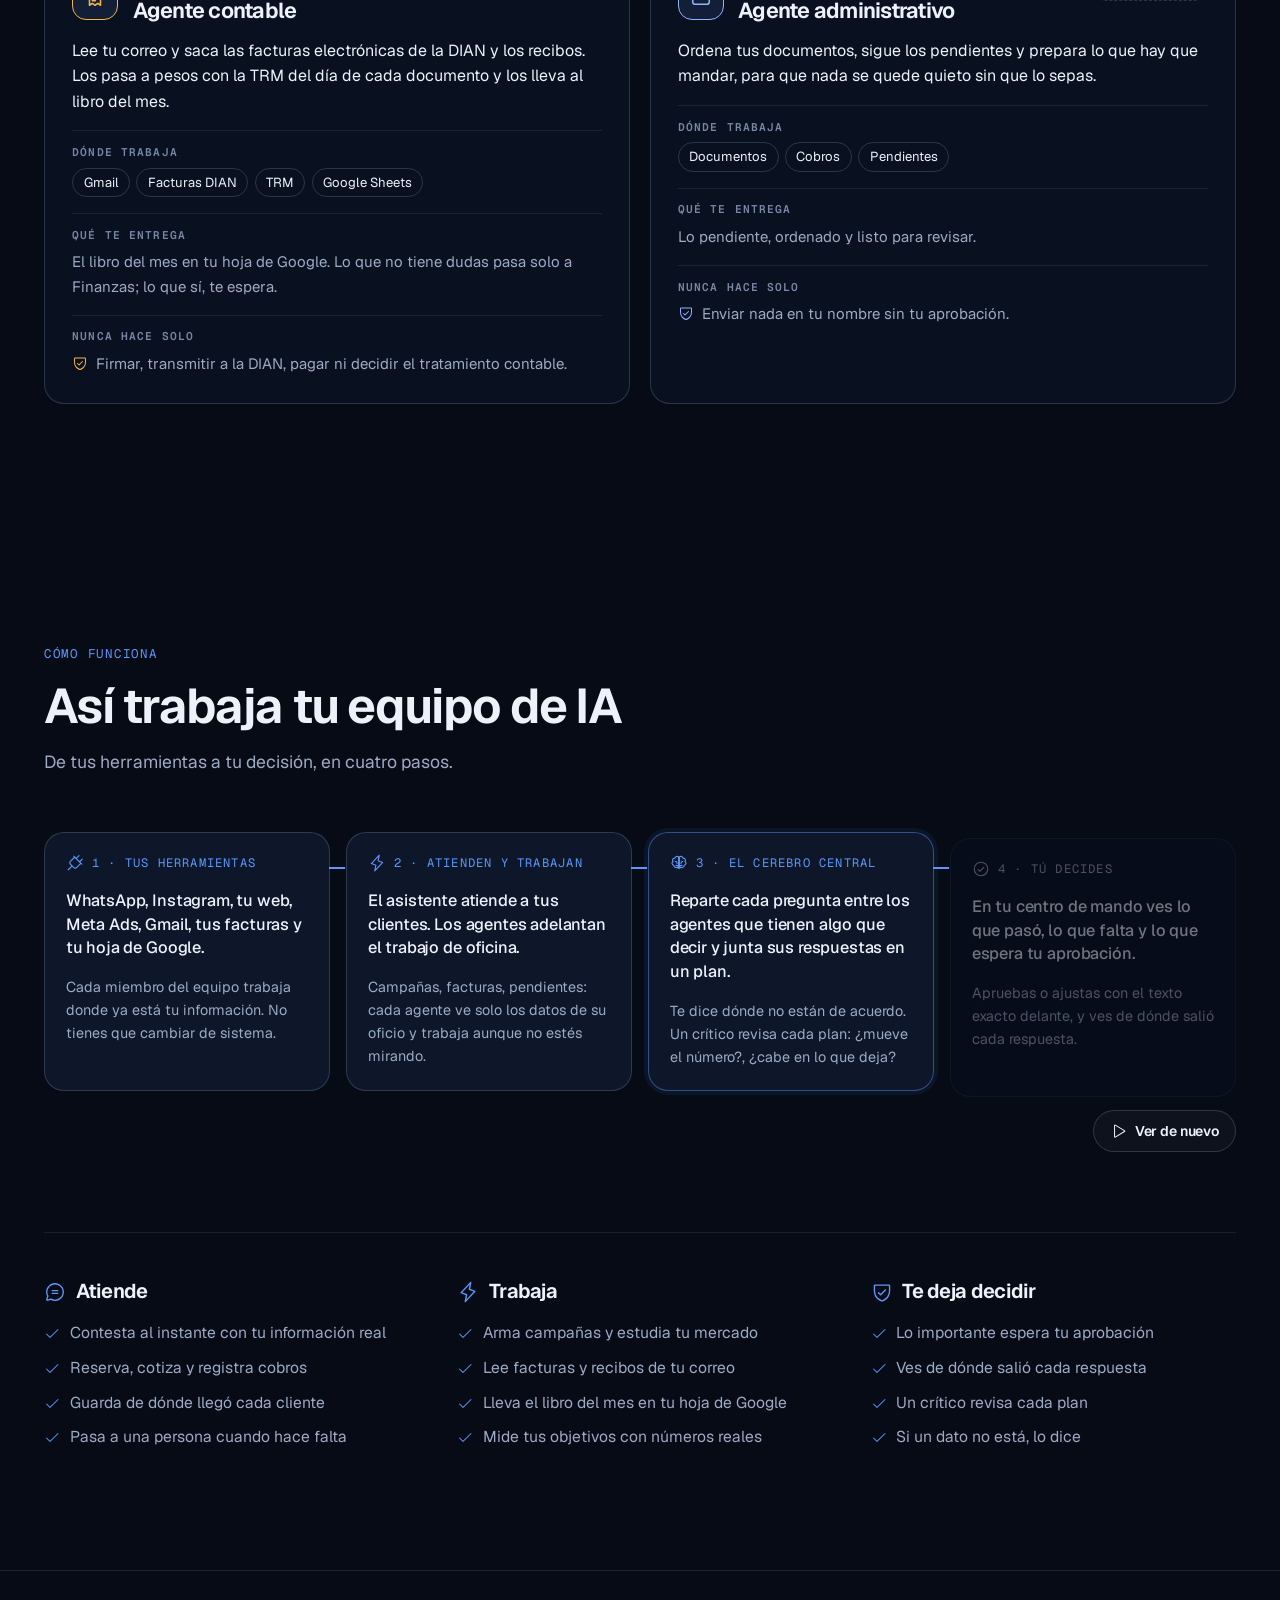
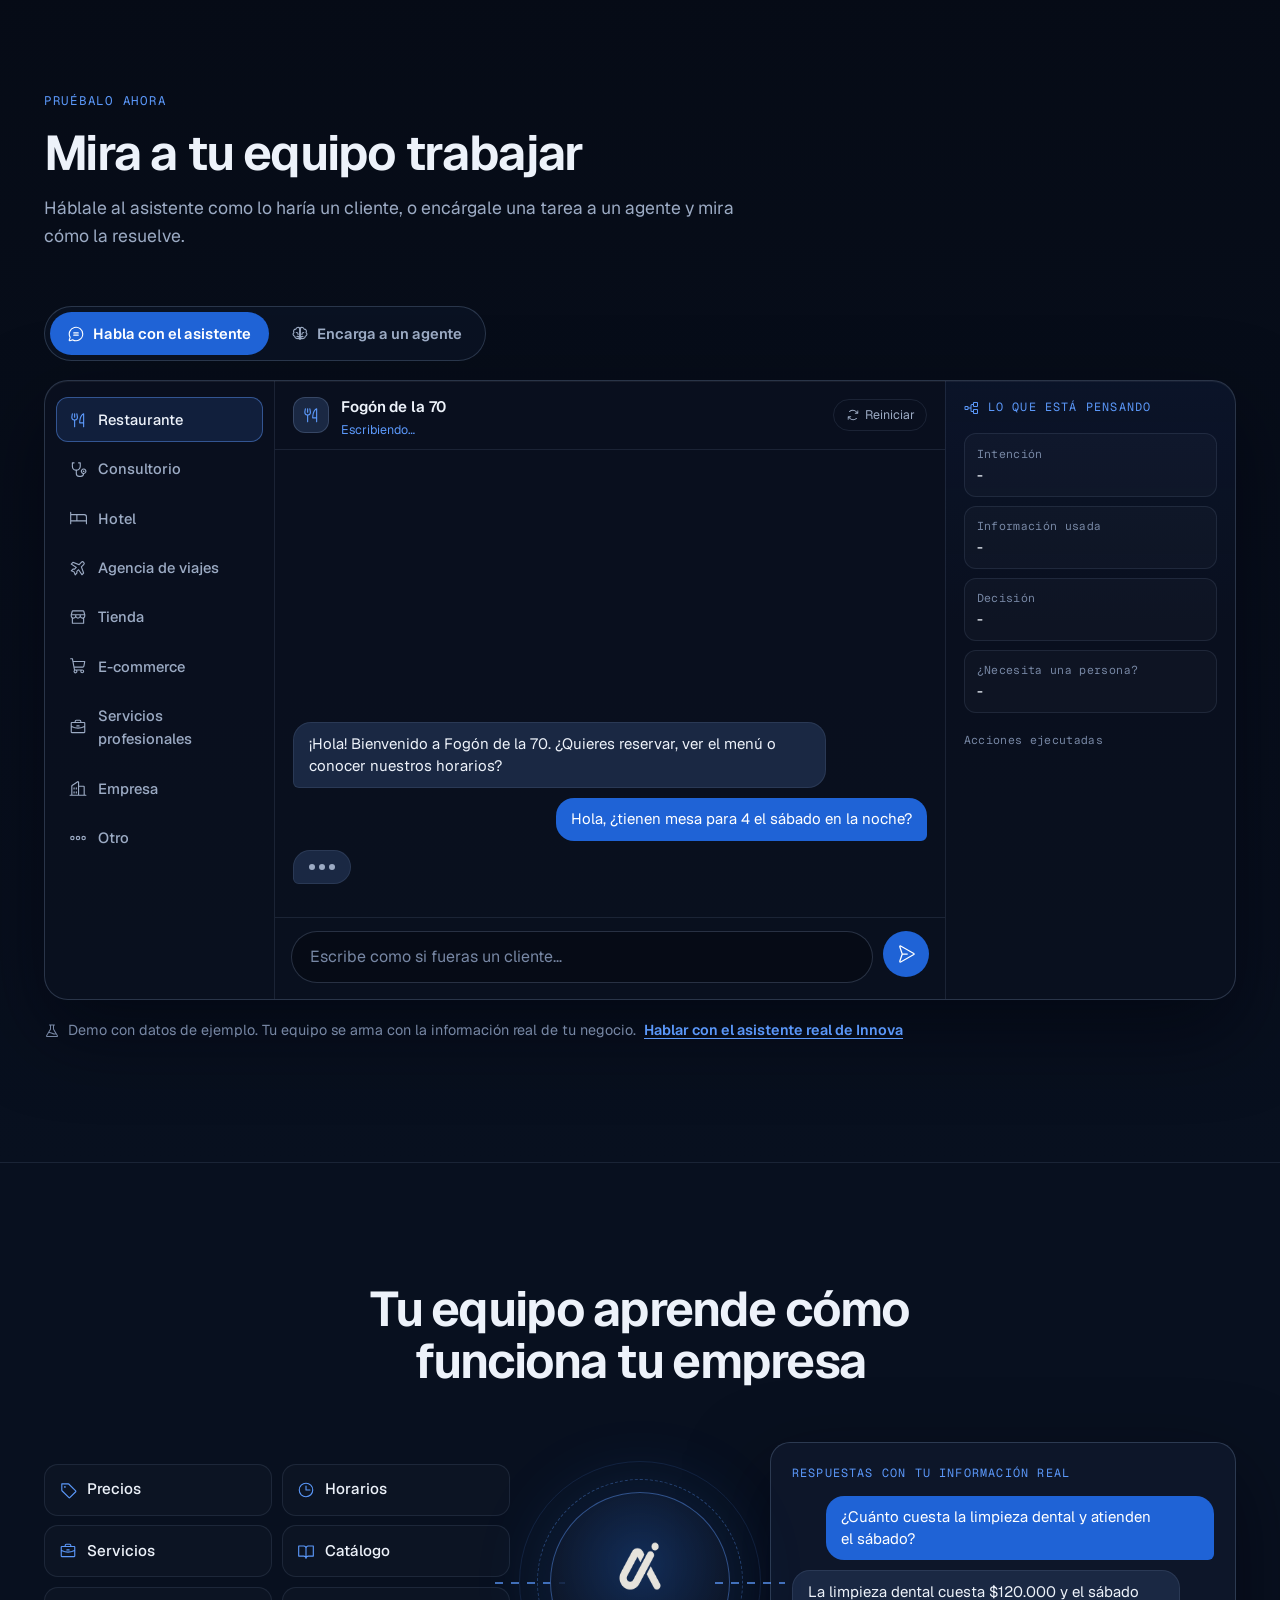
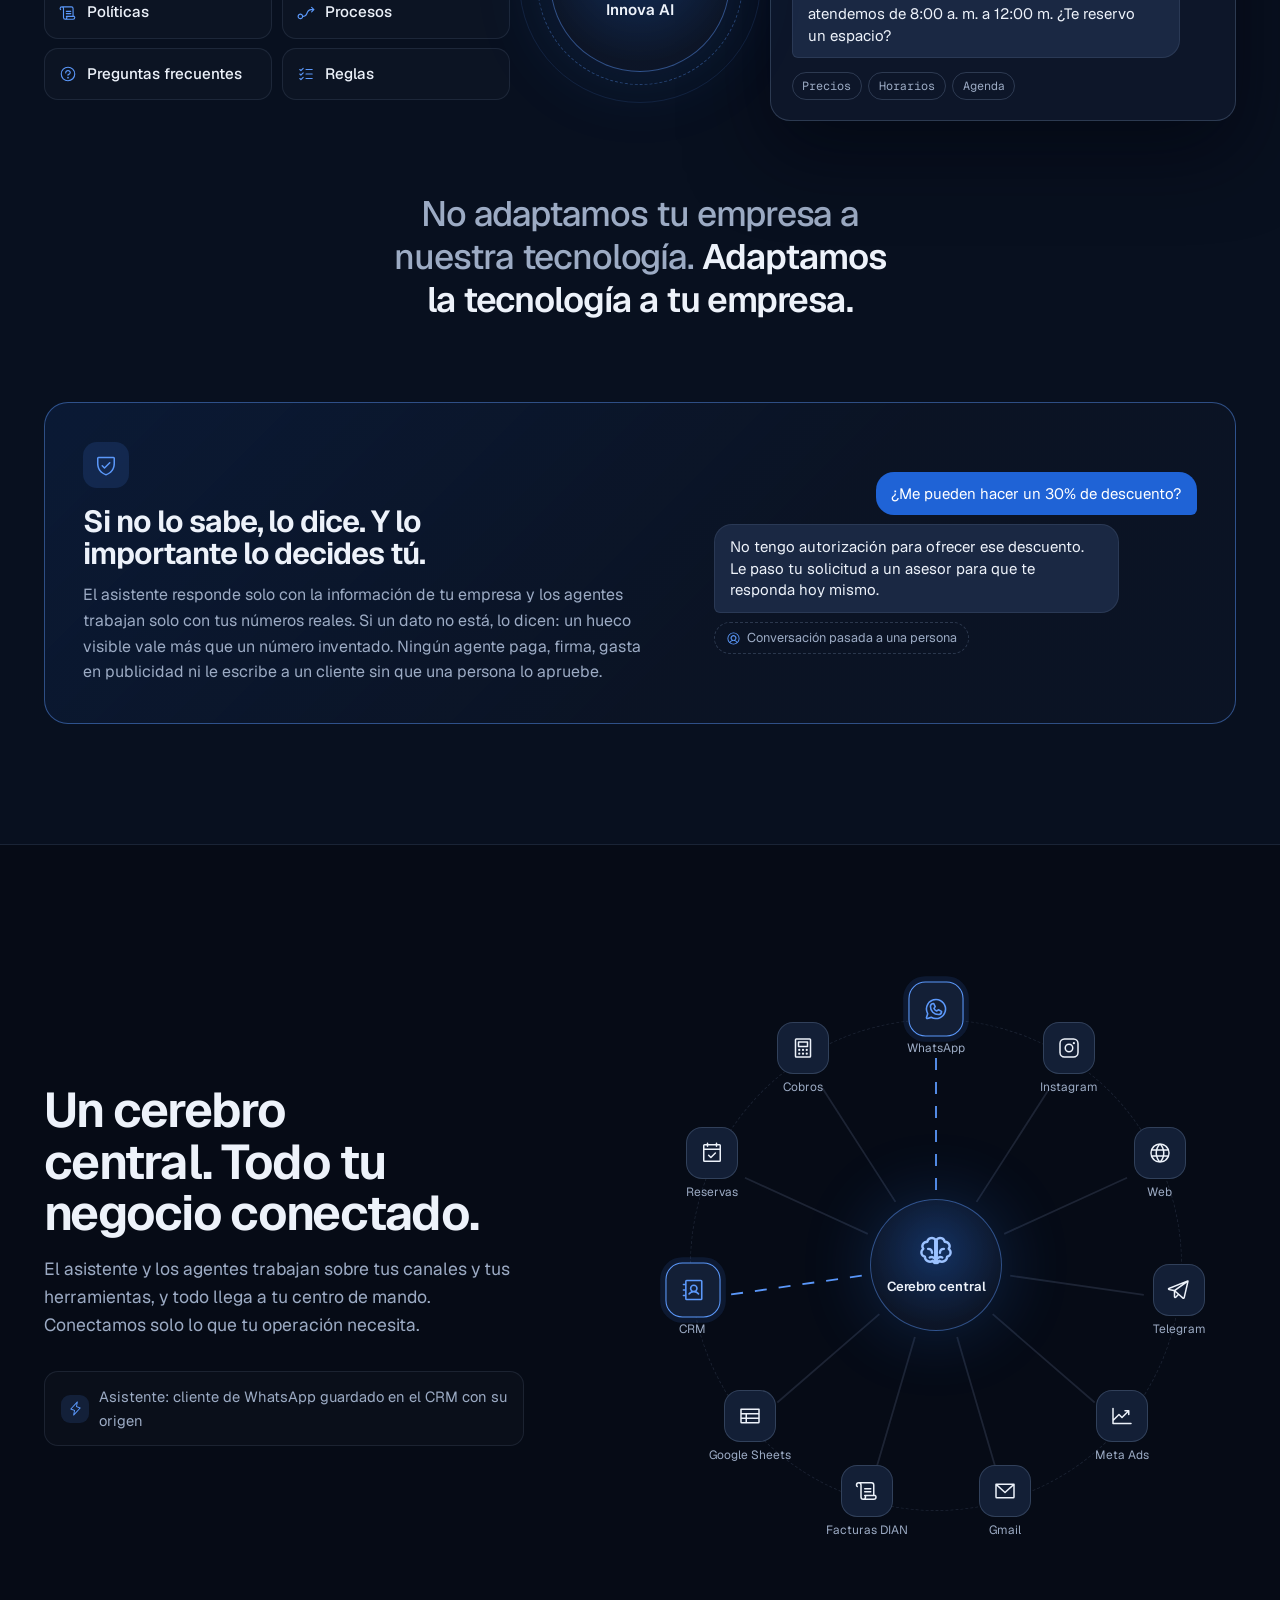
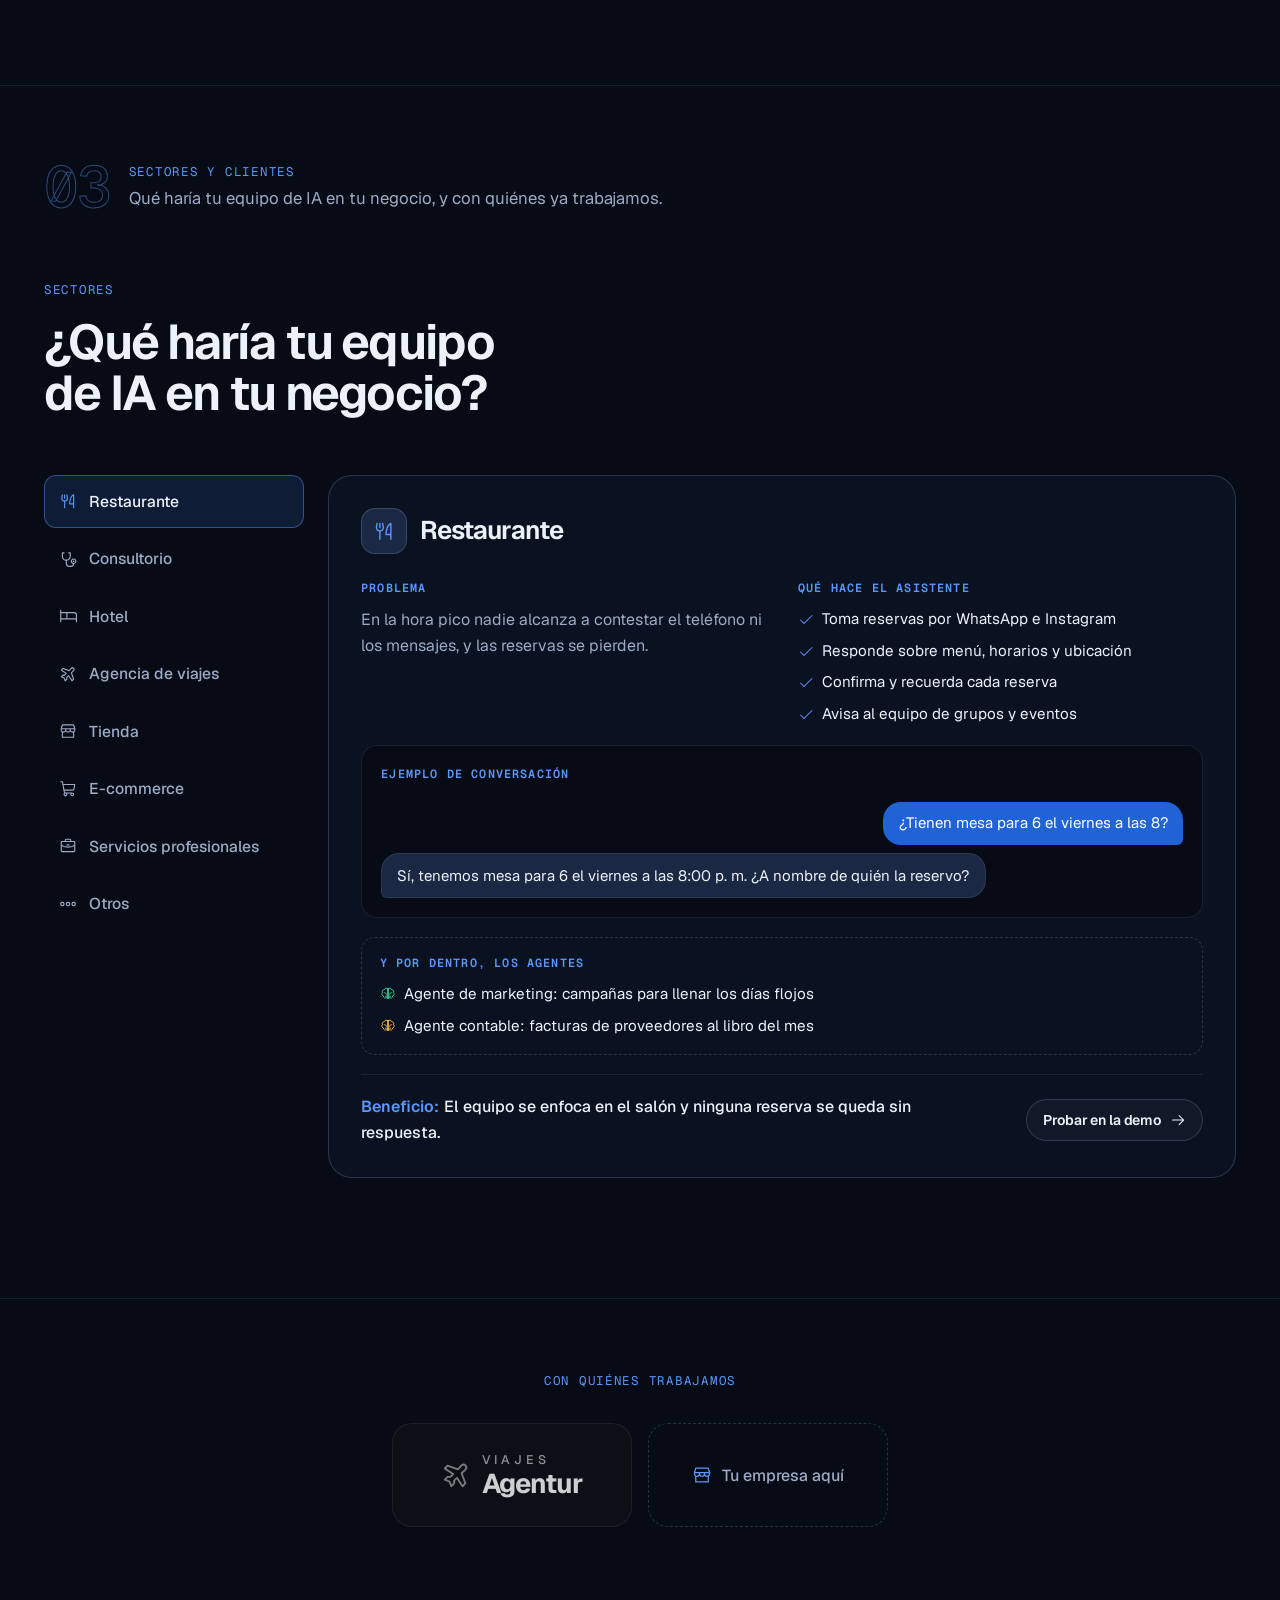
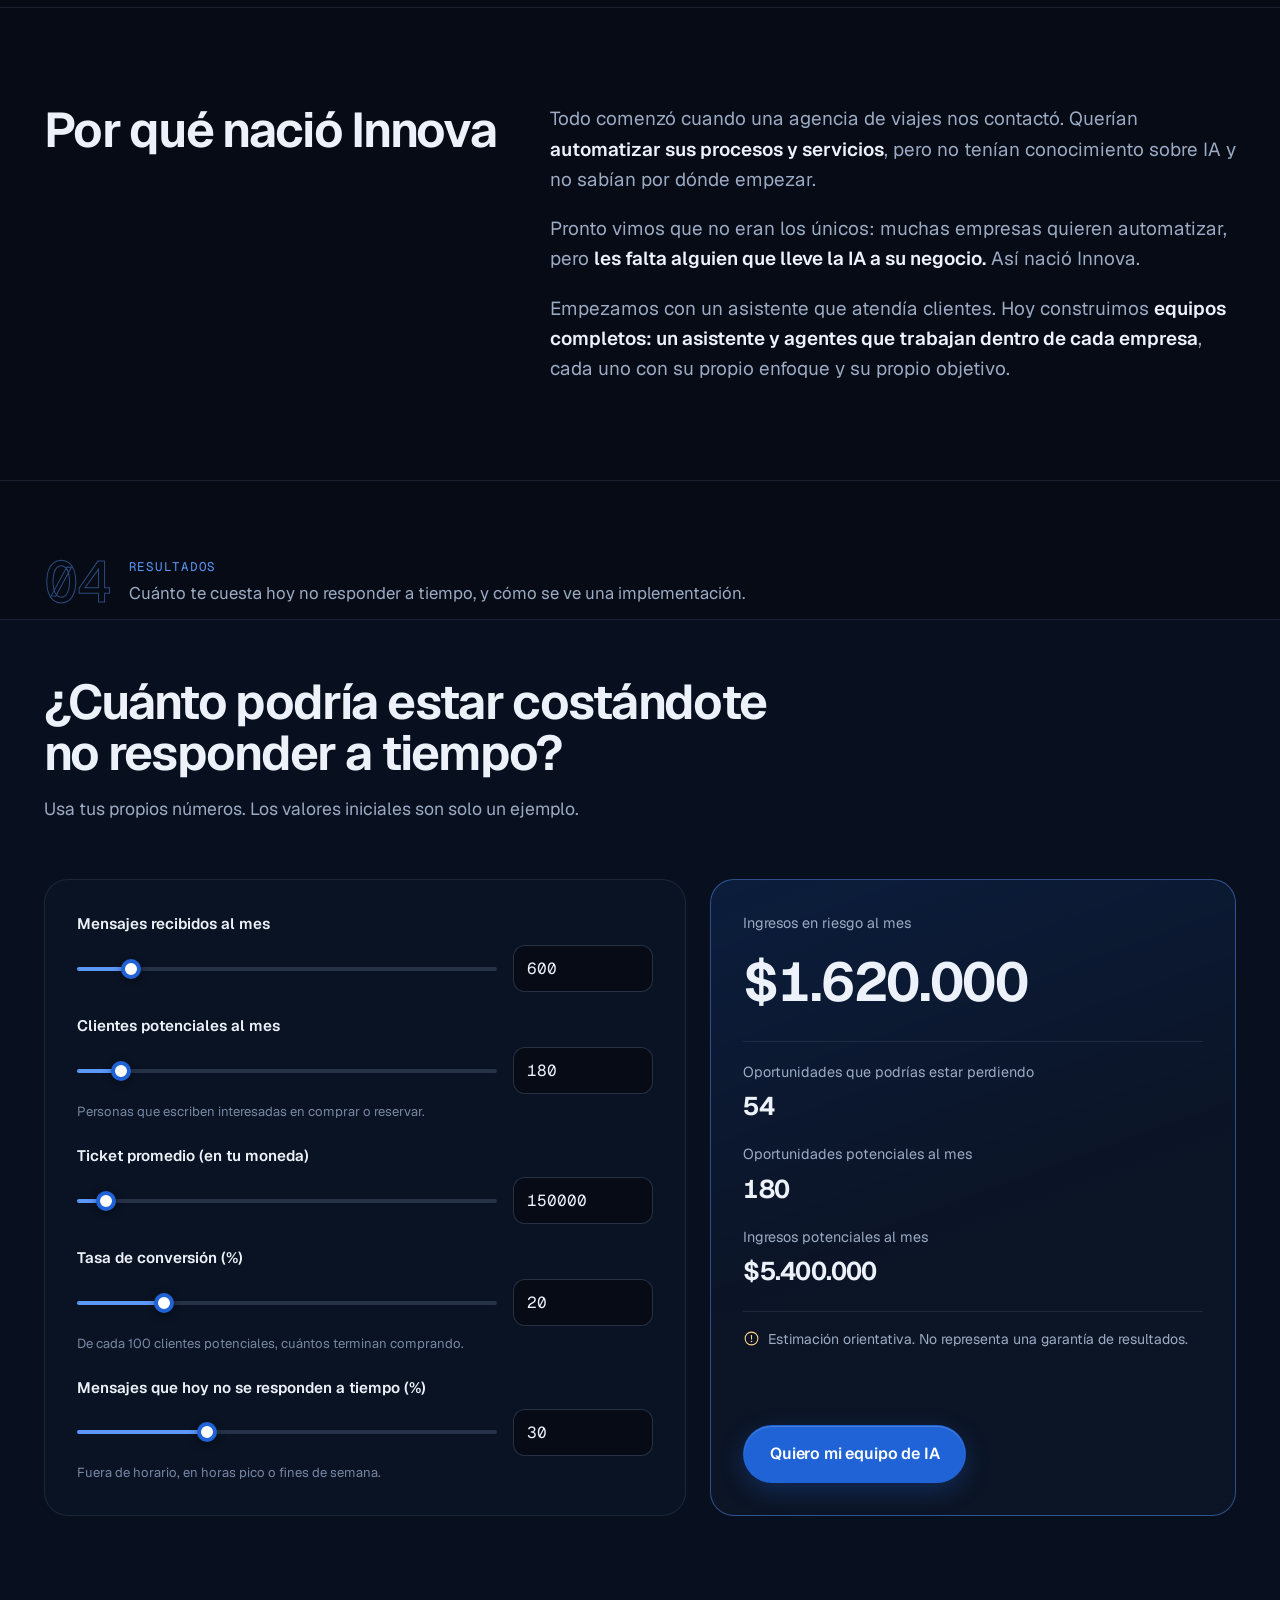
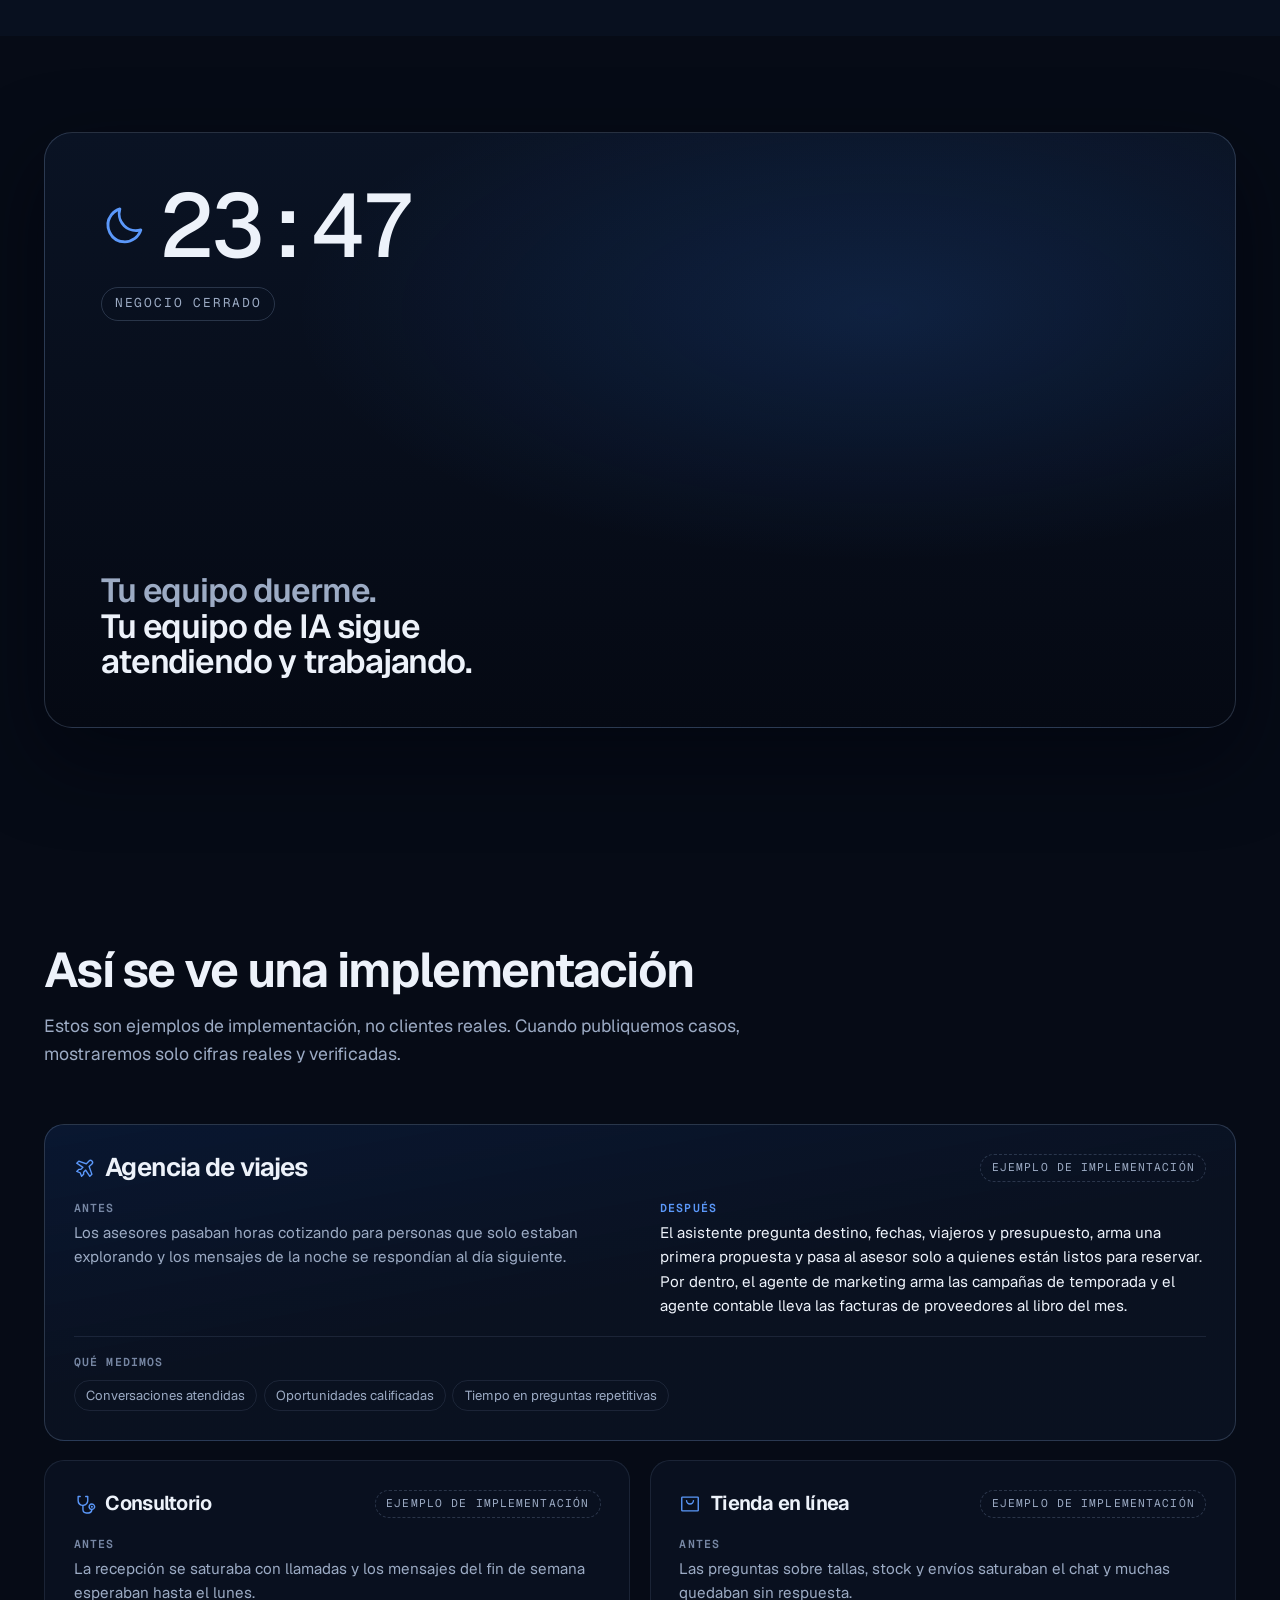
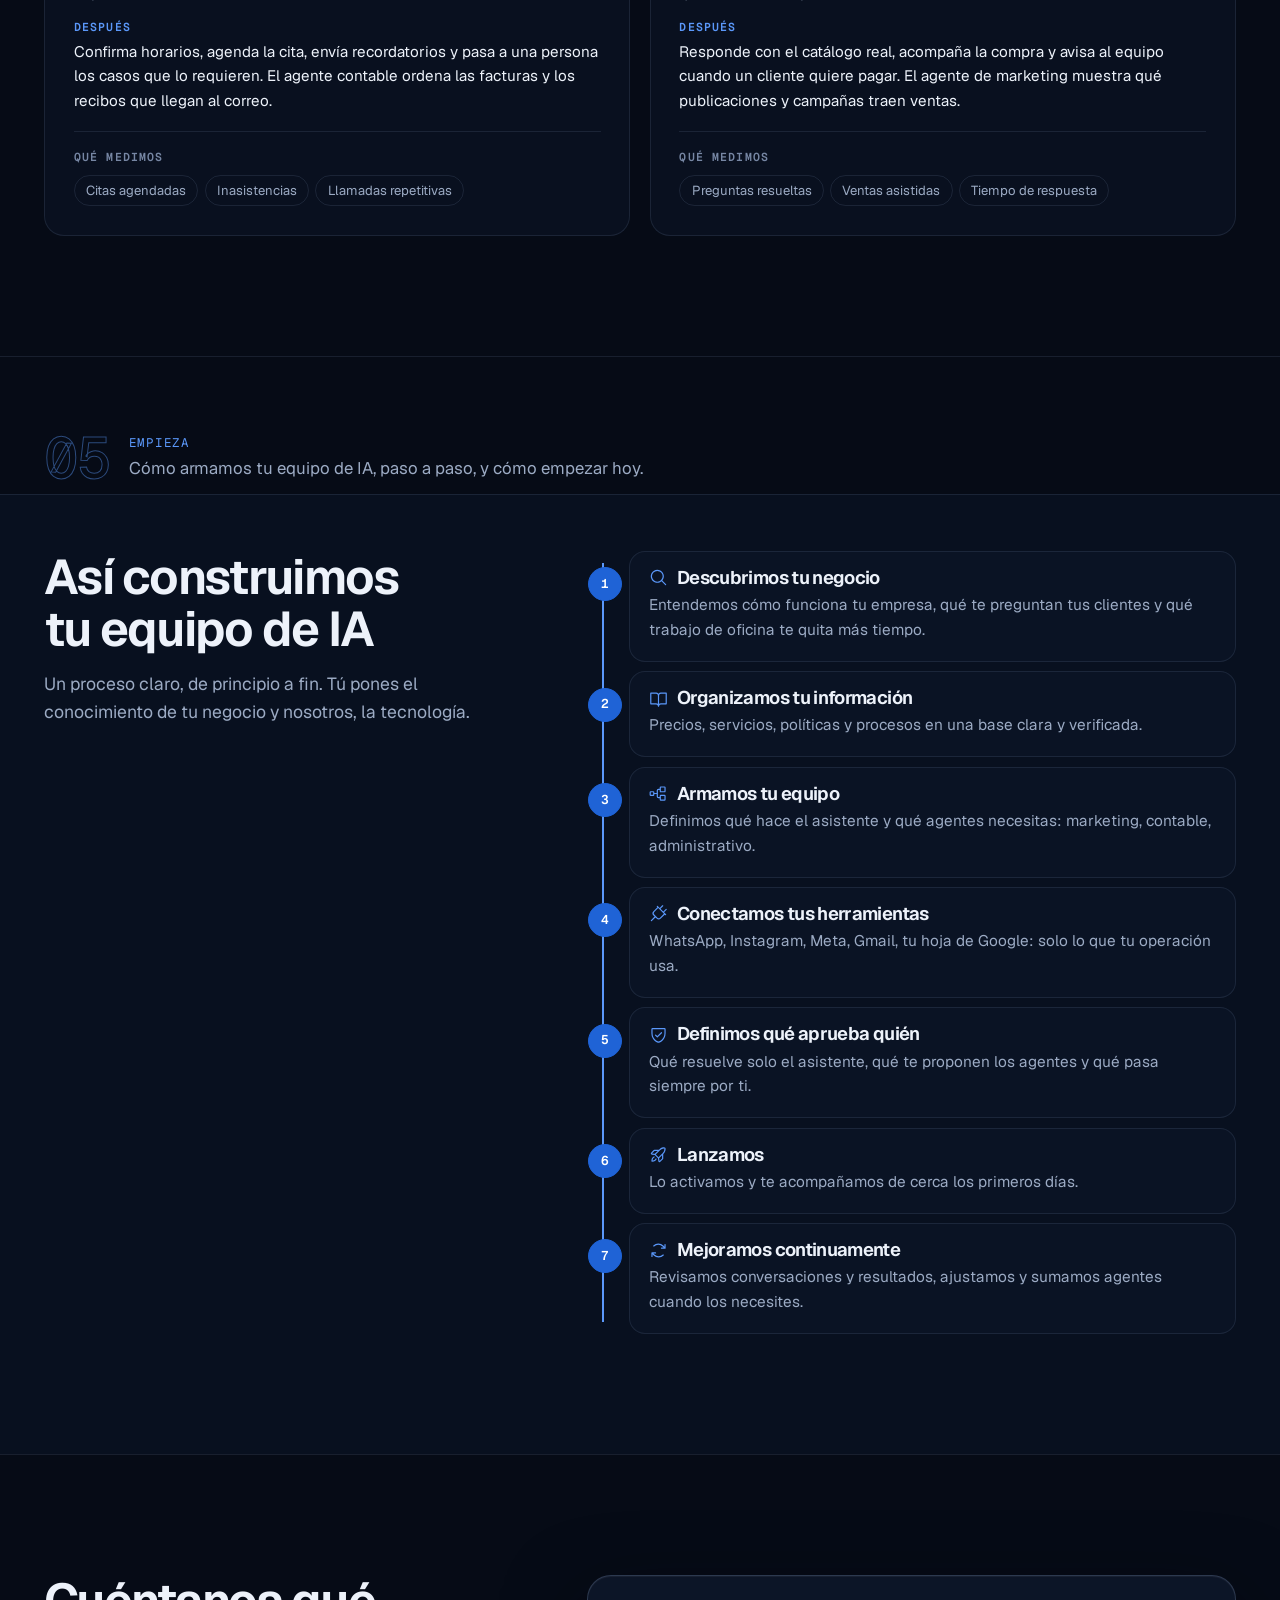
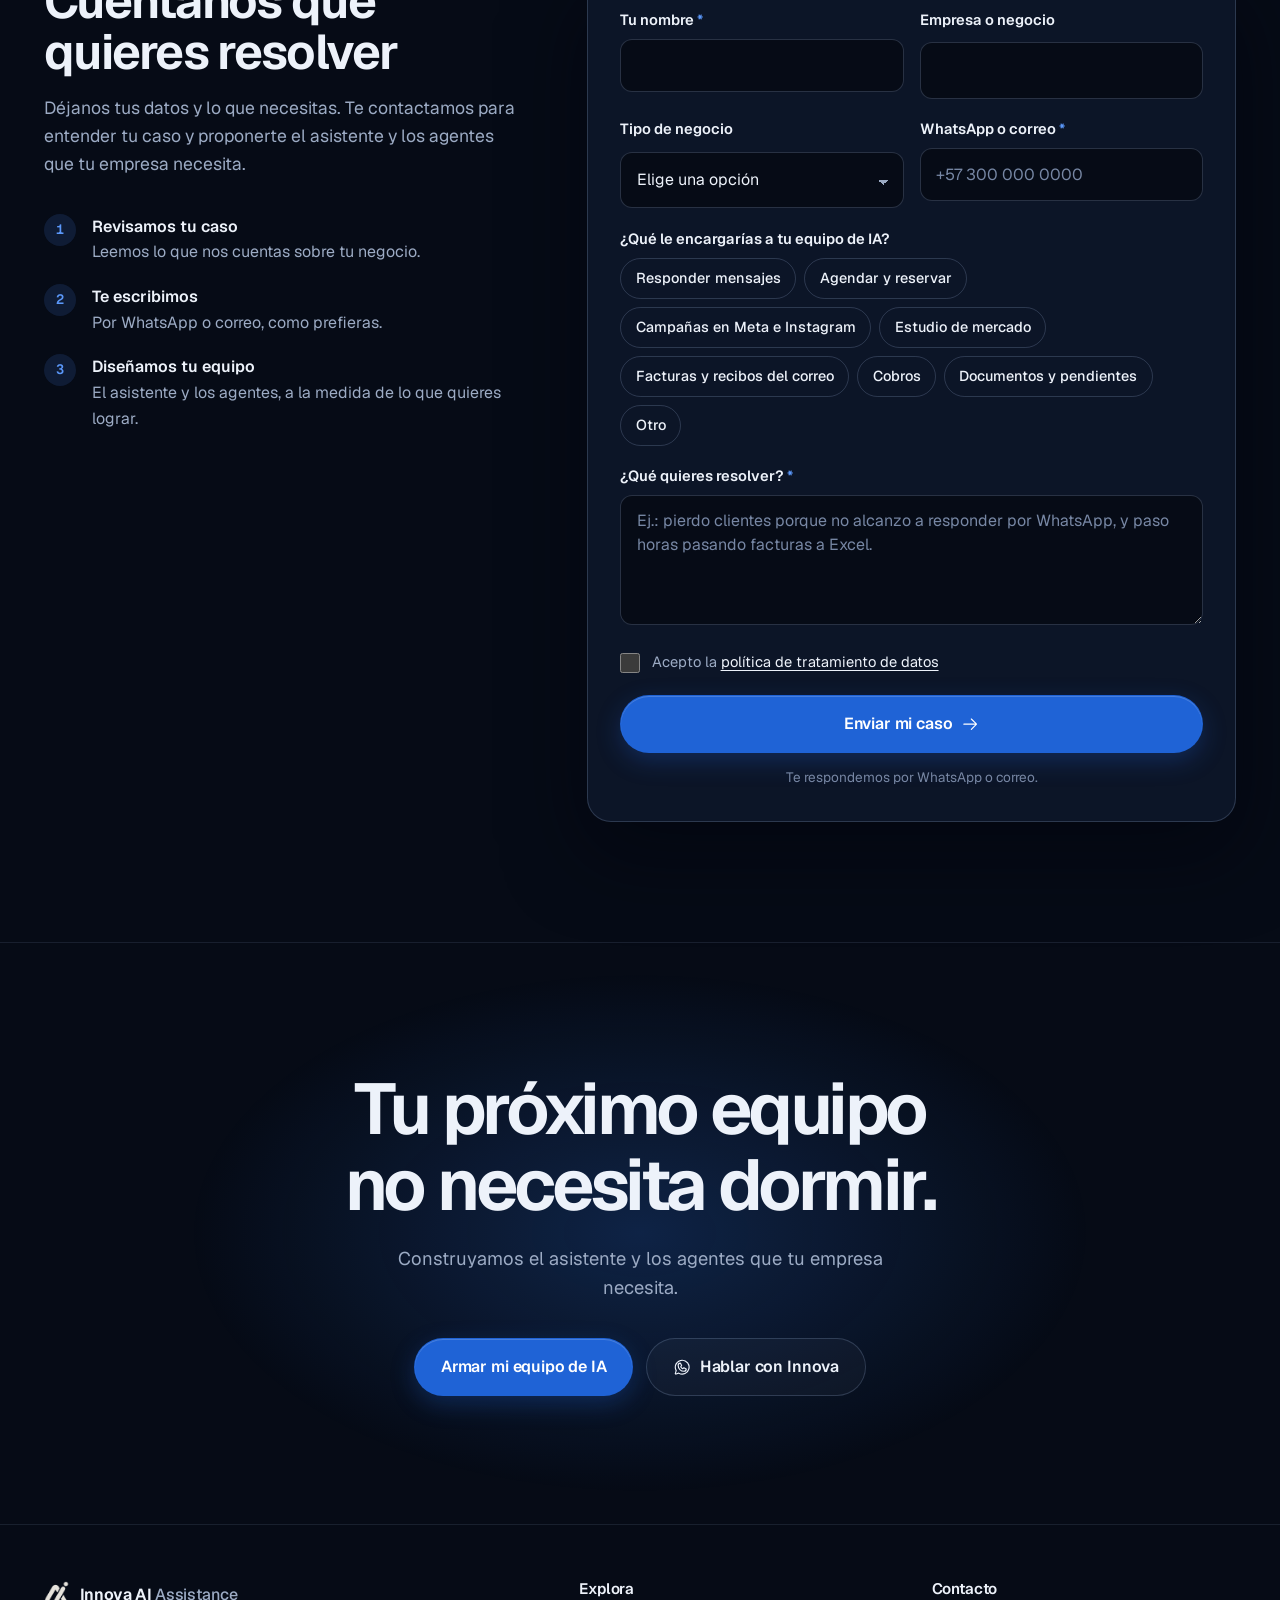
==== commit 0e5f9d5e: "La web presenta el equipo de IA: asistente y agentes, en 5 bloques - Portada con el gancho: qué hace" ====
--- a/index.html
+++ b/index.html
@@ -3,8 +3,8 @@
 <head>
 <meta charset="UTF-8">
 <meta name="viewport" content="width=device-width, initial-scale=1.0">
-<title>Asistentes de IA para empresas | Innova AI Assistance</title>
-<meta name="description" content="Creamos asistentes de inteligencia artificial para empresas, entrenados con la información real de tu negocio. Atienden por WhatsApp, Instagram y tu web, detectan oportunidades y se conectan con tus herramientas.">
+<title>Agentes y asistentes de IA para empresas | Innova AI Assistance</title>
+<meta name="description" content="Desarrollamos agentes y asistentes de inteligencia artificial para empresas: un asistente que atiende a tus clientes por WhatsApp, Instagram y tu web, y agentes de marketing, contables y administrativos que trabajan dentro de tus herramientas. Tú apruebas lo importante.">
 <link rel="canonical" href="https://innovaassistanceai.com.co/">
 <meta name="theme-color" content="#060b16">
 <meta name="color-scheme" content="dark">
@@ -12,15 +12,15 @@
 <meta property="og:site_name" content="Innova AI Assistance">
 <meta property="og:locale" content="es_CO">
 <meta property="og:url" content="https://innovaassistanceai.com.co/">
-<meta property="og:title" content="Innova AI Assistance | Asistentes de IA para empresas">
-<meta property="og:description" content="Un asistente de IA diseñado para aprender cómo funciona tu negocio: atiende clientes, detecta oportunidades y conecta tus procesos, 24/7.">
+<meta property="og:title" content="Innova AI Assistance | Agentes y asistentes de IA para empresas">
+<meta property="og:description" content="Un equipo de IA para tu empresa: un asistente que atiende a tus clientes y agentes que trabajan en tus herramientas y te dejan listo lo que hay que decidir.">
 <meta property="og:image" content="https://innovaassistanceai.com.co/assets/img/og-image.png">
 <meta property="og:image:width" content="1200">
 <meta property="og:image:height" content="630">
 <meta property="og:image:alt" content="Innova AI Assistance: tu negocio nunca vuelve a quedarse sin responder.">
 <meta name="twitter:card" content="summary_large_image">
-<meta name="twitter:title" content="Innova AI Assistance | Asistentes de IA para empresas">
-<meta name="twitter:description" content="Un asistente de IA diseñado para aprender cómo funciona tu negocio.">
+<meta name="twitter:title" content="Innova AI Assistance | Agentes y asistentes de IA para empresas">
+<meta name="twitter:description" content="Un asistente que atiende y agentes que trabajan por tu empresa. Tú apruebas lo importante.">
 <meta name="twitter:image" content="https://innovaassistanceai.com.co/assets/img/og-image.png">
 <link rel="icon" type="image/png" href="assets/img/favicon.png">
 <link rel="apple-touch-icon" href="assets/img/apple-touch-icon.png">
@@ -34,11 +34,11 @@
   "url": "https://innovaassistanceai.com.co/",
   "logo": "https://innovaassistanceai.com.co/assets/img/logo.png",
   "image": "https://innovaassistanceai.com.co/assets/img/og-image.png",
-  "description": "Asistentes de inteligencia artificial para empresas, entrenados con la información real de cada negocio para atender clientes, detectar oportunidades y automatizar procesos.",
+  "description": "Agentes y asistentes de inteligencia artificial para empresas: un asistente que atiende clientes y agentes de marketing, contables y administrativos que trabajan dentro de las herramientas de cada negocio.",
   "email": "innovaai34@gmail.com",
   "telephone": "+57 305 411 0761",
   "areaServed": "CO",
-  "knowsAbout": ["Asistentes de IA para empresas", "Inteligencia artificial para empresas", "Automatización de WhatsApp", "Automatización de atención al cliente", "Automatización empresarial"],
+  "knowsAbout": ["Agentes de IA para empresas", "Asistentes de IA para empresas", "Agente de marketing con IA", "Agente contable con IA", "Inteligencia artificial para empresas", "Automatización de WhatsApp", "Automatización de atención al cliente", "Automatización empresarial"],
   "sameAs": ["https://instagram.com/innova_ai_assistance"]
 }
 </script>
@@ -51,19 +51,19 @@
     <a href="#top" class="brand" aria-label="Innova AI Assistance"><img src="assets/img/logo-128.png" alt="" width="30" height="31"><span>Innova AI <span class="brand-sub">Assistance</span></span></a>
     <nav aria-label="Principal">
       <ul class="nav-links" id="navLinks">
-        <li><a href="#demo" data-i18n="nav.demo">Demo</a></li>
-        <li><a href="#como-funciona" data-i18n="nav.how">Cómo funciona</a></li>
-        <li><a href="#industrias" data-i18n="nav.industries">Industrias</a></li>
-        <li><a href="#clientes" data-i18n="nav.clients">Clientes</a></li>
-        <li><a href="#proceso" data-i18n="nav.process">Proceso</a></li>
+        <li><a href="#top" data-i18n="nav.home">Inicio</a></li>
+        <li><a href="#plataforma" data-i18n="nav.platform">Plataforma</a></li>
+        <li><a href="#sectores" data-i18n="nav.sectors">Sectores y clientes</a></li>
+        <li><a href="#resultados" data-i18n="nav.results">Resultados</a></li>
+        <li><a href="#empieza" data-i18n="nav.start">Empieza</a></li>
         <li class="nav-login-mobile"><a href="https://centro-mando-innova.innovaai34.workers.dev/entrar" rel="noopener" data-i18n="nav.loginLong">Iniciar sesión en el centro de mando</a></li>
-        <li class="nav-cta-mobile"><a class="btn btn-primary" href="#contacto" data-i18n="cta.want">Quiero uno para mi negocio</a></li>
+        <li class="nav-cta-mobile"><a class="btn btn-primary" href="#contacto" data-i18n="cta.want">Quiero mi equipo de IA</a></li>
       </ul>
     </nav>
     <div class="nav-actions">
       <a class="nav-login" href="https://centro-mando-innova.innovaai34.workers.dev/entrar" rel="noopener"><svg class="i" aria-hidden="true"><use href="assets/icons.svg#user-circle"></use></svg><span data-i18n="nav.login">Iniciar sesión</span></a>
       <button class="lang" type="button" id="langBtn" data-i18n="lang.switch">EN</button>
-      <a class="btn btn-primary nav-cta" href="#contacto" data-i18n="cta.want">Quiero uno para mi negocio</a>
+      <a class="btn btn-primary nav-cta" href="#contacto" data-i18n="cta.want">Quiero mi equipo de IA</a>
       <button class="menu-btn" type="button" id="menuBtn" aria-label="Menú" aria-expanded="false" aria-controls="navLinks"><svg class="i"><use href="assets/icons.svg#list"></use></svg></button>
     </div>
   </div>
@@ -71,58 +71,61 @@
 
 <main id="main">
 
-<!-- HERO -->
-<section class="hero" id="top">
+<!-- ═════════════ 1 · INICIO ═════════════ -->
+<section class="hero hero-solo" id="top">
   <div class="hero-glow" aria-hidden="true"></div>
-  <div class="wrap hero-grid">
-    <div class="hero-copy">
-      <h1 data-i18n="hero.h1">Tu negocio nunca vuelve a quedarse sin responder.</h1>
-      <p class="hero-sub" data-i18n="hero.sub">Un asistente de IA entrenado con la información real de tu empresa para atender clientes, detectar oportunidades y conectar tus procesos, 24/7.</p>
-      <div class="cta-row">
-        <a href="#demo" class="btn btn-primary btn-lg"><span data-i18n="cta.try">Probar el asistente</span><svg class="i"><use href="assets/icons.svg#arrow-right"></use></svg></a>
-        <!-- VA A WHATSAPP, no al formulario. Antes era un ancla que bajaba al
-             76% de la página; de 13 visitas, ninguna llegó. -->
-        <a href="https://wa.me/573054110761?text=Hola%2C%20quiero%20un%20asistente%20para%20mi%20negocio."
-           class="btn btn-ghost btn-lg" target="_blank" rel="noopener" data-i18n="cta.want">Quiero uno para mi negocio</a>
-      </div>
-    </div>
-
-    <div class="hero-demo" id="heroDemo">
-      <div class="window" id="heroWindow">
-        <div class="window-head">
-          <span class="avatar"><img src="assets/img/logo-128.png" alt="" width="18" height="19"></span>
-          <div class="who"><b data-i18n="hero.biz">Asistente de reservas</b><span class="status"><span class="st-online" data-i18n="chat.online">En línea</span><span class="st-typing" data-i18n="chat.typing">Escribiendo…</span></span></div>
-          <span class="window-tag"><svg class="i"><use href="assets/icons.svg#whatsapp-logo"></use></svg>WhatsApp</span>
-        </div>
-        <div class="thread" id="heroThread" aria-hidden="true"></div>
-        <p class="sr-only" data-i18n="hero.sr">Ejemplo de conversación: un cliente pregunta por disponibilidad para el sábado, el asistente ofrece tres horarios, toma la reserva y avisa al equipo que hay un cliente listo para reservar.</p>
-      </div>
-      <div class="opportunity" id="heroOpp" aria-hidden="true">
-        <div class="opp-top"><span class="opp-icon"><svg class="i"><use href="assets/icons.svg#bell-ringing"></use></svg></span><span class="opp-k" data-i18n="opp.k">Oportunidad detectada</span></div>
-        <p class="opp-t" data-i18n="opp.t">Cliente listo para reservar</p>
-        <p class="opp-s"><svg class="i"><use href="assets/icons.svg#headset"></use></svg><span data-i18n="opp.s">Intervención humana disponible</span></p>
-      </div>
-    </div>
+  <div class="wrap hero-center">
+    <p class="eyebrow hero-eyebrow" data-i18n="hero.eyebrow">Agentes y asistentes de IA para empresas</p>
+    <h1 data-i18n-html="hero.h1">Tu empresa, con un <span class="grad">equipo de IA</span> que trabaja mientras tú decides.</h1>
+    <p class="hero-sub" data-i18n="hero.sub">Desarrollamos un asistente que atiende a tus clientes por WhatsApp, Instagram y tu web, y agentes que entran a tus herramientas —Meta, Gmail, tus facturas— y te dejan listo lo que hay que decidir. Nada importante pasa sin tu aprobación.</p>
+    <div class="cta-row center">
+      <a href="#demo" class="btn btn-primary btn-lg"><span data-i18n="cta.see">Verlo trabajar</span><svg class="i"><use href="assets/icons.svg#arrow-right"></use></svg></a>
+      <!-- VA A WHATSAPP, no al formulario: un ancla al fondo de la página no la sigue nadie. -->
+      <a href="https://wa.me/573054110761?text=Hola%2C%20quiero%20un%20equipo%20de%20IA%20para%20mi%20negocio."
+         class="btn btn-ghost btn-lg" target="_blank" rel="noopener" data-i18n="cta.want">Quiero mi equipo de IA</a>
+    </div>
+
+    <ul class="hero-team" aria-label="Tu equipo de IA">
+      <li class="ht ht-asis"><span class="ht-ic"><svg class="i"><use href="assets/icons.svg#chat-circle-text"></use></svg></span><span><b data-i18n="ht.asis">Asistente</b><small data-i18n="ht.asisS">Atiende a tus clientes</small></span></li>
+      <li class="ht ht-mkt"><span class="ht-ic"><svg class="i"><use href="assets/icons.svg#megaphone"></use></svg></span><span><b data-i18n="ht.mkt">Agente de marketing</b><small data-i18n="ht.mktS">Campañas y estudio de mercado</small></span></li>
+      <li class="ht ht-cont"><span class="ht-ic"><svg class="i"><use href="assets/icons.svg#receipt"></use></svg></span><span><b data-i18n="ht.cont">Agente contable</b><small data-i18n="ht.contS">Facturas y recibos del correo</small></span></li>
+      <li class="ht ht-adm"><span class="ht-ic"><svg class="i"><use href="assets/icons.svg#folder"></use></svg></span><span><b data-i18n="ht.adm">Agente administrativo</b><small data-i18n="ht.admS">Documentos y pendientes</small></span></li>
+    </ul>
   </div>
 
   <div class="wrap channels">
-    <p data-i18n="channels.p">Atiende donde ya te escriben tus clientes</p>
+    <p data-i18n="channels.p">Trabaja donde ya está tu negocio</p>
     <ul>
       <li><svg class="i"><use href="assets/icons.svg#whatsapp-logo"></use></svg>WhatsApp</li>
       <li><svg class="i"><use href="assets/icons.svg#instagram-logo"></use></svg>Instagram</li>
       <li><svg class="i"><use href="assets/icons.svg#globe"></use></svg><span data-i18n="ch.web">Tu web</span></li>
-      <li><svg class="i"><use href="assets/icons.svg#messenger-logo"></use></svg>Messenger</li>
       <li><svg class="i"><use href="assets/icons.svg#telegram-logo"></use></svg>Telegram</li>
+      <li><svg class="i"><use href="assets/icons.svg#chart-line-up"></use></svg>Meta Ads</li>
+      <li><svg class="i"><use href="assets/icons.svg#envelope-simple"></use></svg>Gmail</li>
+      <li><svg class="i"><use href="assets/icons.svg#table"></use></svg>Google Sheets</li>
     </ul>
   </div>
-</section>
-
-<!-- NO ES UN CHATBOT -->
+
+  <nav class="wrap blocks-map" aria-label="Lo que vas a encontrar">
+    <a href="#plataforma"><span>02</span><b data-i18n="nav.platform">Plataforma</b><small data-i18n="map.p">Quién hace qué y cómo trabaja</small></a>
+    <a href="#sectores"><span>03</span><b data-i18n="nav.sectors">Sectores y clientes</b><small data-i18n="map.s">Qué haría en tu negocio</small></a>
+    <a href="#resultados"><span>04</span><b data-i18n="nav.results">Resultados</b><small data-i18n="map.r">Cuánto te cuesta no tenerlo</small></a>
+    <a href="#empieza"><span>05</span><b data-i18n="nav.start">Empieza</b><small data-i18n="map.e">Cómo lo construimos contigo</small></a>
+  </nav>
+</section>
+
+<!-- ═════════════ 2 · PLATAFORMA ═════════════ -->
+<div class="bloque" id="plataforma">
+  <header class="bloque-head wrap">
+    <span class="bloque-n">02</span>
+    <div><p class="bloque-k" data-i18n="nav.platform">Plataforma</p><p class="bloque-t" data-i18n="blk.p">Qué es tu equipo de IA, quién hace qué y cómo trabaja.</p></div>
+  </header>
+
 <section class="section manifesto" id="servicios">
   <div class="wrap">
     <h2 class="mf-head" id="mfHead">
       <span class="mf-no"><span data-i18n="mf.no">No vendemos chatbots.</span></span>
-      <span class="mf-yes" data-i18n="mf.yes">Construimos asistentes.</span>
+      <span class="mf-yes" data-i18n="mf.yes">Construimos tu equipo de IA.</span>
     </h2>
     <div class="compare">
       <div class="cmp cmp-old reveal">
@@ -134,22 +137,64 @@
         <ul id="cmpNew"></ul>
       </div>
     </div>
-    <p class="mf-quote reveal" data-i18n-html="mf.quote">La diferencia no está en responder. <strong>Está en entender qué hacer después.</strong></p>
-  </div>
-</section>
-
-<!-- DEMO INTERACTIVA -->
+    <p class="mf-quote reveal" data-i18n-html="mf.quote">Un chatbot responde. <strong>Tu equipo de IA trabaja y te deja listo lo que hay que decidir.</strong></p>
+  </div>
+</section>
+
+<section class="section team-sec" id="equipo">
+  <div class="wrap">
+    <div class="sec-head reveal">
+      <p class="eyebrow" data-i18n="team.eyebrow">Tu equipo</p>
+      <h2 data-i18n="team.h2">Un asistente que atiende. Agentes que trabajan.</h2>
+      <p class="sec-sub" data-i18n="team.sub">El asistente es el único que habla con tus clientes. Los agentes trabajan por dentro, cada uno con sus herramientas y solo con los datos de su oficio, y te proponen. Lo que mueve dinero o le habla a un cliente en tu nombre espera tu aprobación.</p>
+    </div>
+    <div class="team" id="team"></div>
+  </div>
+</section>
+
+<section class="section mind" id="como-funciona">
+  <div class="wrap">
+    <div class="sec-head reveal">
+      <p class="eyebrow" data-i18n="mind.eyebrow">Cómo funciona</p>
+      <h2 data-i18n="mind.h2">Así trabaja tu equipo de IA</h2>
+      <p class="sec-sub" data-i18n="mind.sub">De tus herramientas a tu decisión, en cuatro pasos.</p>
+    </div>
+    <ol class="flow" id="flow">
+      <li class="stage"><span class="stage-k"><svg class="i"><use href="assets/icons.svg#plug"></use></svg><span data-i18n="mind.s1">1 · Tus herramientas</span></span>
+        <p class="stage-t" data-i18n="mind.t1">WhatsApp, Instagram, tu web, Meta Ads, Gmail, tus facturas y tu hoja de Google.</p>
+        <p class="stage-p" data-i18n="mind.p1">Cada miembro del equipo trabaja donde ya está tu información. No tienes que cambiar de sistema.</p></li>
+      <li class="stage"><span class="stage-k"><svg class="i"><use href="assets/icons.svg#lightning"></use></svg><span data-i18n="mind.s2">2 · Atienden y trabajan</span></span>
+        <p class="stage-t" data-i18n="mind.t2">El asistente atiende a tus clientes. Los agentes adelantan el trabajo de oficina.</p>
+        <p class="stage-p" data-i18n="mind.p2">Campañas, facturas, pendientes: cada agente ve solo los datos de su oficio y trabaja aunque no estés mirando.</p></li>
+      <li class="stage"><span class="stage-k"><svg class="i"><use href="assets/icons.svg#brain"></use></svg><span data-i18n="mind.s3">3 · El cerebro central</span></span>
+        <p class="stage-t" data-i18n="mind.t3">Reparte cada pregunta entre los agentes que tienen algo que decir y junta sus respuestas en un plan.</p>
+        <p class="stage-p" data-i18n="mind.p3">Te dice dónde no están de acuerdo. Un crítico revisa cada plan: ¿mueve el número?, ¿cabe en lo que deja?</p></li>
+      <li class="stage"><span class="stage-k"><svg class="i"><use href="assets/icons.svg#check-circle"></use></svg><span data-i18n="mind.s4">4 · Tú decides</span></span>
+        <p class="stage-t" data-i18n="mind.t4">En tu centro de mando ves lo que pasó, lo que falta y lo que espera tu aprobación.</p>
+        <p class="stage-p" data-i18n="mind.p4">Apruebas o ajustas con el texto exacto delante, y ves de dónde salió cada respuesta.</p></li>
+    </ol>
+    <div class="flow-foot">
+      <button type="button" class="btn btn-ghost btn-sm" id="flowReplay"><svg class="i"><use href="assets/icons.svg#play"></use></svg><span data-i18n="mind.replay">Ver de nuevo</span></button>
+    </div>
+    <div class="caps reveal" id="caps"></div>
+  </div>
+</section>
+
 <section class="section demo" id="demo">
   <div class="wrap">
     <div class="sec-head reveal">
       <p class="eyebrow" data-i18n="demo.eyebrow">Pruébalo ahora</p>
-      <h2 data-i18n="demo.h2">Habla con un asistente de Innova AI</h2>
-      <p class="sec-sub" data-i18n="demo.sub">Elige un tipo de negocio y escríbele como lo haría un cliente. Mira cómo entiende, decide y actúa.</p>
-    </div>
-
-    <div class="lab reveal" id="lab">
+      <h2 data-i18n="demo.h2">Mira a tu equipo trabajar</h2>
+      <p class="sec-sub" data-i18n="demo.sub">Háblale al asistente como lo haría un cliente, o encárgale una tarea a un agente y mira cómo la resuelve.</p>
+    </div>
+
+    <div class="demo-modes" role="tablist" aria-label="Qué quieres probar">
+      <button type="button" role="tab" id="modeAsis" aria-selected="true" aria-controls="lab"><svg class="i"><use href="assets/icons.svg#chat-circle-text"></use></svg><span data-i18n="mode.asis">Habla con el asistente</span></button>
+      <button type="button" role="tab" id="modeAgent" aria-selected="false" aria-controls="agentLab" tabindex="-1"><svg class="i"><use href="assets/icons.svg#brain"></use></svg><span data-i18n="mode.agent">Encarga a un agente</span></button>
+    </div>
+
+    <div class="lab reveal" id="lab" role="tabpanel" aria-labelledby="modeAsis">
       <div class="lab-inds" role="tablist" aria-label="Tipo de negocio" id="labInds"></div>
-
       <div class="lab-chat" id="labChat">
         <div class="window-head">
           <span class="avatar" id="labAvatar"></span>
@@ -164,7 +209,6 @@
           <button class="send" type="submit" aria-label="Enviar"><svg class="i"><use href="assets/icons.svg#paper-plane-right"></use></svg></button>
         </form>
       </div>
-
       <aside class="lab-brain" aria-label="Lo que está pensando el asistente">
         <div class="brain-head"><svg class="i"><use href="assets/icons.svg#tree-structure"></use></svg><span data-i18n="brain.h">Lo que está pensando</span></div>
         <dl class="brain-rows" id="brainRows">
@@ -177,48 +221,32 @@
         <ol class="brain-log" id="brainLog"></ol>
       </aside>
     </div>
-    <p class="lab-note"><svg class="i"><use href="assets/icons.svg#flask"></use></svg><span data-i18n="demo.note">Demo con datos de ejemplo. Tu asistente se entrena con la información real de tu negocio.</span> <button type="button" class="linkish" id="openRealBot" data-i18n="demo.real">Hablar con el asistente real de Innova</button></p>
-  </div>
-</section>
-
-<!-- CÓMO PIENSA -->
-<section class="section mind" id="como-funciona">
-  <div class="wrap">
-    <div class="sec-head reveal">
-      <h2 data-i18n="mind.h2">Así piensa Innova AI</h2>
-      <p class="sec-sub" data-i18n="mind.sub">Antes de responder, entiende. Antes de actuar, decide.</p>
-    </div>
-    <div class="flow" id="flow">
-      <div class="stage">
-        <span class="stage-k"><svg class="i"><use href="assets/icons.svg#chat-circle-text"></use></svg><span data-i18n="mind.s1">Cliente escribe</span></span>
-        <div class="bubble in" data-i18n="mind.msg">¿Tienen cupo el sábado para 4 personas? Es un cumpleaños.</div>
-      </div>
-      <div class="stage">
-        <span class="stage-k"><svg class="i"><use href="assets/icons.svg#magnifying-glass"></use></svg><span data-i18n="mind.s2">Analiza</span></span>
-        <ul class="checks" id="mindChecks"></ul>
-      </div>
-      <div class="stage">
-        <span class="stage-k"><svg class="i"><use href="assets/icons.svg#target"></use></svg><span data-i18n="mind.s3">Decide</span></span>
-        <p class="decision" data-i18n="mind.decision">Ofrecer los horarios libres del sábado, tomar la reserva y avisar al equipo del cumpleaños.</p>
-      </div>
-      <div class="stage">
-        <span class="stage-k"><svg class="i"><use href="assets/icons.svg#lightning"></use></svg><span data-i18n="mind.s4">Ejecuta</span></span>
-        <ul class="actions" id="mindActions"></ul>
-      </div>
-    </div>
-    <div class="flow-foot">
-      <button type="button" class="btn btn-ghost btn-sm" id="flowReplay"><svg class="i"><use href="assets/icons.svg#play"></use></svg><span data-i18n="mind.replay">Ver de nuevo</span></button>
-    </div>
-
-    <div class="caps reveal" id="caps"></div>
-  </div>
-</section>
-
-<!-- ADN DE TU EMPRESA -->
+
+    <div class="alab" id="agentLab" role="tabpanel" aria-labelledby="modeAgent" hidden>
+      <div class="alab-list" role="tablist" aria-label="Encargos" id="alabList"></div>
+      <div class="alab-work">
+        <div class="window-head">
+          <span class="avatar" id="alabAv"></span>
+          <div class="who"><b id="alabWho"></b><span class="alab-biz" id="alabBiz"></span></div>
+          <button class="lab-reset" type="button" id="alabReplay"><svg class="i"><use href="assets/icons.svg#arrows-clockwise"></use></svg><span data-i18n="mind.replay">Ver de nuevo</span></button>
+        </div>
+        <div class="alab-body">
+          <p class="alab-task"><span class="alab-k" data-i18n="alab.task">Encargo</span><span id="alabTask"></span></p>
+          <div class="alab-tools"><span class="alab-k" data-i18n="alab.tools">Dónde trabaja</span><ul id="alabTools"></ul></div>
+          <ol class="alab-steps" id="alabSteps" aria-live="polite"></ol>
+          <div class="alab-result" id="alabResult" aria-live="polite"></div>
+        </div>
+      </div>
+    </div>
+
+    <p class="lab-note"><svg class="i"><use href="assets/icons.svg#flask"></use></svg><span data-i18n="demo.note">Demo con datos de ejemplo. Tu equipo se arma con la información real de tu negocio.</span> <button type="button" class="linkish" id="openRealBot" data-i18n="demo.real">Hablar con el asistente real de Innova</button></p>
+  </div>
+</section>
+
 <section class="section dna" id="adn">
   <div class="wrap">
     <div class="sec-head center reveal">
-      <h2 data-i18n="dna.h2">Tu asistente aprende cómo funciona tu empresa</h2>
+      <h2 data-i18n="dna.h2">Tu equipo aprende cómo funciona tu empresa</h2>
     </div>
     <div class="dna-map" id="dnaMap">
       <ul class="dna-in" id="dnaIn"></ul>
@@ -228,9 +256,9 @@
         <b>Innova AI</b>
       </div>
       <div class="dna-out">
-        <span class="dna-out-k" data-i18n="dna.outK">Respuestas personalizadas</span>
+        <span class="dna-out-k" data-i18n="dna.outK">Respuestas con tu información real</span>
         <div class="bubble in" data-i18n="dna.q">¿Cuánto cuesta la limpieza dental y atienden el sábado?</div>
-        <div class="bubble out" data-i18n="dna.a">La limpieza dental cuesta $120.000 y el sábado atendemos de 8:00 a. m. a 12:00 m. ¿Te reservo un espacio?</div>
+        <div class="bubble out" data-i18n="dna.a">La limpieza dental cuesta $120.000 y el sábado atendemos de 8:00 a. m. a 12:00 m. ¿Te reservo un espacio?</div>
         <div class="src"><span data-i18n="dna.src1">Precios</span><span data-i18n="dna.src2">Horarios</span><span data-i18n="dna.src3">Agenda</span></div>
       </div>
     </div>
@@ -239,8 +267,8 @@
     <div class="shield reveal">
       <div class="shield-copy">
         <span class="shield-icon"><svg class="i"><use href="assets/icons.svg#shield-check"></use></svg></span>
-        <h3 data-i18n="shield.h">Blindado: si no lo sabe, no lo inventa.</h3>
-        <p data-i18n="shield.p">Responde solo con la información de tu empresa. Si un dato no está disponible, lo reconoce y, cuando corresponde, pasa la conversación a tu equipo. Nunca improvisa precios, políticas ni promesas.</p>
+        <h3 data-i18n="shield.h">Si no lo sabe, lo dice. Y lo importante lo decides tú.</h3>
+        <p data-i18n="shield.p">El asistente responde solo con la información de tu empresa y los agentes trabajan solo con tus números reales. Si un dato no está, lo dicen: un hueco visible vale más que un número inventado. Ningún agente paga, firma, gasta en publicidad ni le escribe a un cliente sin que una persona lo apruebe.</p>
       </div>
       <div class="shield-chat">
         <div class="bubble in" data-i18n="shield.q">¿Me pueden hacer un 30% de descuento?</div>
@@ -251,184 +279,42 @@
   </div>
 </section>
 
-<!-- INTEGRACIONES -->
 <section class="section integrations" id="integraciones">
   <div class="wrap integ-grid">
     <div class="integ-copy reveal">
-      <h2 data-i18n="int.h2">Una inteligencia. Todo tu negocio conectado.</h2>
-      <p class="sec-sub" data-i18n="int.sub">Tu asistente trabaja en tus canales y se conecta con las herramientas que ya usas. Conectamos solo lo que tu operación necesita.</p>
+      <h2 data-i18n="int.h2">Un cerebro central. Todo tu negocio conectado.</h2>
+      <p class="sec-sub" data-i18n="int.sub">El asistente y los agentes trabajan sobre tus canales y tus herramientas, y todo llega a tu centro de mando. Conectamos solo lo que tu operación necesita.</p>
       <p class="integ-live"><span class="live-icon" aria-hidden="true"><svg class="i"><use href="assets/icons.svg#lightning"></use></svg></span><span id="integLive"></span></p>
     </div>
     <div class="orbit" id="orbit">
       <svg class="orbit-lines" viewBox="0 0 100 100" aria-hidden="true" id="orbitLines"></svg>
-      <div class="orbit-core"><img src="assets/img/logo-128.png" alt="" width="34" height="36"><b>Innova AI</b></div>
+      <div class="orbit-core"><svg class="i core-brain"><use href="assets/icons.svg#brain"></use></svg><b data-i18n="int.core">Cerebro central</b></div>
       <ul class="orbit-nodes" id="orbitNodes"></ul>
     </div>
   </div>
 </section>
-
-<!-- INDUSTRIAS -->
+</div>
+
+<!-- ═════════════ 3 · SECTORES Y CLIENTES ═════════════ -->
+<div class="bloque" id="sectores">
+  <header class="bloque-head wrap">
+    <span class="bloque-n">03</span>
+    <div><p class="bloque-k" data-i18n="nav.sectors">Sectores y clientes</p><p class="bloque-t" data-i18n="blk.s">Qué haría tu equipo de IA en tu negocio, y con quiénes ya trabajamos.</p></div>
+  </header>
+
 <section class="section industries" id="industrias">
   <div class="wrap">
     <div class="sec-head reveal">
-      <p class="eyebrow" data-i18n="ind.eyebrow">Industrias</p>
-      <h2 data-i18n="ind.h2">¿Qué haría Innova AI en tu negocio?</h2>
+      <p class="eyebrow" data-i18n="ind.eyebrow">Sectores</p>
+      <h2 data-i18n="ind.h2">¿Qué haría tu equipo de IA en tu negocio?</h2>
     </div>
     <div class="ind reveal" id="ind">
-      <div class="ind-list" role="tablist" aria-label="Industrias" id="indList"></div>
+      <div class="ind-list" role="tablist" aria-label="Sectores" id="indList"></div>
       <div class="ind-panel" role="tabpanel" id="indPanel" tabindex="0"></div>
     </div>
   </div>
 </section>
 
-<!-- ROI -->
-<section class="section roi" id="roi">
-  <div class="wrap">
-    <div class="sec-head reveal">
-      <h2 data-i18n="roi.h2">¿Cuánto podría estar costándote no responder a tiempo?</h2>
-      <p class="sec-sub" data-i18n="roi.sub">Usa tus propios números. Los valores iniciales son solo un ejemplo.</p>
-    </div>
-    <div class="roi-grid reveal">
-      <form class="roi-form" id="roiForm">
-        <div class="rg"><label for="r-msgs" data-i18n="roi.msgs">Mensajes recibidos al mes</label><div class="rg-row"><input type="range" data-for="r-msgs" min="50" max="5000" step="50" aria-hidden="true" tabindex="-1"><input type="number" id="r-msgs" min="0" inputmode="numeric" value="600"></div></div>
-        <div class="rg"><label for="r-leads" data-i18n="roi.leads">Clientes potenciales al mes</label><div class="rg-row"><input type="range" data-for="r-leads" min="10" max="2000" step="10" aria-hidden="true" tabindex="-1"><input type="number" id="r-leads" min="0" inputmode="numeric" value="180"></div><small data-i18n="roi.leadsHelp">Personas que escriben interesadas en comprar o reservar.</small></div>
-        <div class="rg"><label for="r-ticket" data-i18n="roi.ticket">Ticket promedio (en tu moneda)</label><div class="rg-row"><input type="range" data-for="r-ticket" min="10000" max="3000000" step="10000" aria-hidden="true" tabindex="-1"><input type="number" id="r-ticket" min="0" inputmode="numeric" value="150000"></div></div>
-        <div class="rg"><label for="r-conv" data-i18n="roi.conv">Tasa de conversión (%)</label><div class="rg-row"><input type="range" data-for="r-conv" min="1" max="100" step="1" aria-hidden="true" tabindex="-1"><input type="number" id="r-conv" min="0" max="100" inputmode="decimal" value="20"></div><small data-i18n="roi.convHelp">De cada 100 clientes potenciales, cuántos terminan comprando.</small></div>
-        <div class="rg"><label for="r-lost" data-i18n="roi.lost">Mensajes que hoy no se responden a tiempo (%)</label><div class="rg-row"><input type="range" data-for="r-lost" min="0" max="100" step="1" aria-hidden="true" tabindex="-1"><input type="number" id="r-lost" min="0" max="100" inputmode="decimal" value="30"></div><small data-i18n="roi.lostHelp">Fuera de horario, en horas pico o fines de semana.</small></div>
-      </form>
-      <div class="roi-out">
-        <div class="ro ro-main"><span data-i18n="roi.oLostRev">Ingresos en riesgo al mes</span><b id="oLostRev">-</b></div>
-        <div class="ro-grid">
-          <div class="ro"><span data-i18n="roi.oLost">Oportunidades que podrías estar perdiendo</span><b id="oLost">-</b></div>
-          <div class="ro"><span data-i18n="roi.oOpp">Oportunidades potenciales al mes</span><b id="oOpp">-</b></div>
-          <div class="ro"><span data-i18n="roi.oRev">Ingresos potenciales al mes</span><b id="oRev">-</b></div>
-        </div>
-        <p class="roi-disc"><svg class="i"><use href="assets/icons.svg#warning-circle"></use></svg><span data-i18n="roi.disc">Estimación orientativa. No representa una garantía de resultados.</span></p>
-        <a href="#contacto" class="btn btn-primary btn-lg" id="roiCta" data-i18n="cta.want">Quiero uno para mi negocio</a>
-      </div>
-    </div>
-  </div>
-</section>
-
-<!-- VIDEO: para usar un video real, pon su URL en data-video-src (ej. assets/video/innova.mp4) y opcionalmente data-poster. -->
-<section class="section film" id="video">
-  <div class="wrap">
-    <div class="film-frame reveal" id="filmFrame" data-video-src="" data-poster="">
-      <div class="film-stage" id="filmStage" role="img" aria-label="Animación: a las 23:47 un cliente escribe, el negocio está cerrado e Innova AI responde y detecta una oportunidad.">
-        <div class="film-top">
-          <div class="film-clock"><svg class="i"><use href="assets/icons.svg#moon"></use></svg><span>23:47</span></div>
-          <div class="film-closed" data-i18n="film.closed">Negocio cerrado</div>
-        </div>
-        <div class="film-chat">
-          <div class="bubble in f1" data-i18n="film.m1">Hola, ¿todavía tienen disponibilidad?</div>
-          <div class="bubble out f2" data-i18n="film.m2">¡Hola! Sí, nos queda disponibilidad mañana a las 10:00 a. m. y a las 4:00 p. m. ¿Cuál prefieres?</div>
-          <div class="bubble in f3" data-i18n="film.m3">Perfecto. Quiero reservar.</div>
-          <div class="film-opp f4"><svg class="i"><use href="assets/icons.svg#bell-ringing"></use></svg><span data-i18n="opp.k">Oportunidad detectada</span></div>
-        </div>
-      </div>
-      <div class="film-caption">
-        <h2 data-i18n-html="film.h2">Tu equipo duerme. <span>Tu negocio no tiene por qué dejar de atender.</span></h2>
-      </div>
-    </div>
-  </div>
-</section>
-
-<!-- CASOS -->
-<section class="section cases-sec" id="casos">
-  <div class="wrap">
-    <div class="sec-head reveal">
-      <h2 data-i18n="case.h2">Así se ve una implementación</h2>
-      <p class="sec-sub" data-i18n="case.sub">Estos son ejemplos de implementación, no clientes reales. Cuando publiquemos casos, mostraremos solo cifras reales y verificadas.</p>
-    </div>
-    <div class="cases" id="cases"></div>
-  </div>
-</section>
-
-<!-- ORIGEN -->
-<section class="section origin" id="porque">
-  <div class="wrap origin-grid reveal">
-    <h2 data-i18n="why.h2">Por qué nació Innova</h2>
-    <div class="origin-copy">
-      <p data-i18n-html="why.p1">Todo comenzó cuando una agencia de viajes nos contactó. Querían <strong>automatizar sus procesos y servicios</strong>, pero no tenían conocimiento sobre IA y no sabían por dónde empezar.</p>
-      <p data-i18n-html="why.p2">Pronto vimos que no eran los únicos: muchas empresas quieren automatizar, pero <strong>les falta alguien que lleve la IA a su negocio.</strong> Así nació Innova.</p>
-      <p data-i18n-html="why.p3">Por eso no usamos plantillas. Cada empresa tiene su propio enfoque y su propio objetivo, y <strong>trabajamos para que tu empresa lo logre.</strong></p>
-    </div>
-  </div>
-</section>
-
-<!-- PROCESO -->
-<section class="section process" id="proceso">
-  <div class="wrap process-grid">
-    <div class="process-head">
-      <h2 data-i18n="proc.h2">Así construimos tu asistente</h2>
-      <p class="sec-sub" data-i18n="proc.sub">Un proceso claro, de principio a fin. Tú pones el conocimiento de tu negocio y nosotros, la tecnología.</p>
-    </div>
-    <ol class="timeline" id="timeline"></ol>
-  </div>
-</section>
-
-<!-- CONTACTO -->
-<section class="section contact" id="contacto">
-  <span id="planes" aria-hidden="true"></span>
-  <div class="wrap contact-grid">
-    <div class="reveal">
-      <h2 data-i18n="form.h2">Cuéntanos qué quieres resolver</h2>
-      <p class="sec-sub" data-i18n="form.p">Déjanos tus datos y lo que necesitas. Te contactamos para entender tu caso y proponerte un asistente diseñado para tu empresa.</p>
-      <ol class="next">
-        <li><span>1</span><p><b data-i18n="form.n1t">Revisamos tu caso</b><span data-i18n="form.n1p">Leemos lo que nos cuentas sobre tu negocio.</span></p></li>
-        <li><span>2</span><p><b data-i18n="form.n2t">Te escribimos</b><span data-i18n="form.n2p">Por WhatsApp o correo, como prefieras.</span></p></li>
-        <li><span>3</span><p><b data-i18n="form.n3t">Diseñamos tu asistente</b><span data-i18n="form.n3p">A la medida de lo que quieres lograr.</span></p></li>
-      </ol>
-    </div>
-    <form class="form reveal" id="leadForm" novalidate style="--i:1">
-      <div class="form-body">
-        <div class="row2">
-          <div class="fg"><label for="f-nombre"><span data-i18n="f.name">Tu nombre</span> <em>*</em></label><input id="f-nombre" name="nombre" autocomplete="name" maxlength="120" required><span class="err" id="e-nombre"></span></div>
-          <div class="fg"><label for="f-empresa" data-i18n="f.company">Empresa o negocio</label><input id="f-empresa" name="empresa" autocomplete="organization" maxlength="120"></div>
-        </div>
-        <div class="row2">
-          <div class="fg"><label for="f-sector" data-i18n="f.sector">Tipo de negocio</label>
-            <select id="f-sector" name="sector">
-              <option value="" data-i18n="f.choose">Elige una opción</option>
-              <option data-i18n="s.1">Agencia de viajes</option><option data-i18n="s.2">Clínica o salud</option><option data-i18n="s.3">Tienda o e-commerce</option>
-              <option data-i18n="s.4">Restaurante</option><option data-i18n="s.10">Hotel</option><option data-i18n="s.5">Inmobiliaria</option><option data-i18n="s.6">Educación</option>
-              <option data-i18n="s.7">Belleza y spa</option><option data-i18n="s.8">Servicios profesionales</option><option data-i18n="s.9">Otro</option>
-            </select>
-          </div>
-          <div class="fg"><label for="f-contacto"><span data-i18n="f.contact">WhatsApp o correo</span> <em>*</em></label><input id="f-contacto" name="contacto" autocomplete="tel" maxlength="120" required data-i18n-ph="f.contactPh" placeholder="+57 300 000 0000"><span class="err" id="e-contacto"></span></div>
-        </div>
-        <div class="fg"><span class="lbl" data-i18n="f.topics">¿Qué te gustaría automatizar?</span><div class="chips" id="chips"></div></div>
-        <div class="fg"><label for="f-necesidad"><span data-i18n="f.need">¿Qué quieres resolver?</span> <em>*</em></label><textarea id="f-necesidad" name="necesidad" maxlength="2000" required data-i18n-ph="f.needPh" placeholder="Ej.: pierdo clientes porque no alcanzo a responder por WhatsApp en la noche."></textarea><span class="err" id="e-necesidad"></span></div>
-        <div class="hp" aria-hidden="true"><label for="f-web">Web</label><input id="f-web" name="website" tabindex="-1" autocomplete="off"></div>
-        <label class="consent"><input type="checkbox" id="f-acepta" name="acepta"><span><span data-i18n="f.consent">Acepto la</span> <a href="politica-de-datos.html" data-i18n="f.policy">política de tratamiento de datos</a></span></label>
-        <span class="err" id="e-acepta"></span>
-        <button class="btn btn-primary btn-lg" type="submit" id="sendBtn"><span data-i18n="f.send">Enviar mi caso</span><svg class="i"><use href="assets/icons.svg#arrow-right"></use></svg></button>
-        <p class="form-note" data-i18n="f.note">Te respondemos por WhatsApp o correo.</p>
-        <div class="form-msg" id="formMsg" role="alert"></div>
-      </div>
-      <div class="sent" role="status">
-        <div class="big-tick" aria-hidden="true"><svg class="i"><use href="assets/icons.svg#check"></use></svg></div>
-        <h3 data-i18n="f.okT">Recibimos tu caso</h3>
-        <p data-i18n="f.okP">Te escribimos pronto para entender lo que necesitas y mostrarte cómo sería tu asistente.</p>
-      </div>
-    </form>
-  </div>
-</section>
-
-<!-- CTA FINAL -->
-<section class="final">
-  <div class="final-glow" aria-hidden="true"></div>
-  <div class="wrap final-inner reveal">
-    <h2 data-i18n="final.h2">Tu próximo asistente no tiene que dormir.</h2>
-    <p data-i18n="final.p">Construyamos un asistente de IA diseñado específicamente para tu empresa.</p>
-    <div class="cta-row center">
-      <a href="#contacto" class="btn btn-primary btn-lg" data-i18n="cta.create">Crear mi asistente</a>
-      <a href="https://wa.me/573054110761" class="btn btn-ghost btn-lg" target="_blank" rel="noopener"><svg class="i"><use href="assets/icons.svg#whatsapp-logo"></use></svg><span data-i18n="cta.talk">Hablar con Innova</span></a>
-    </div>
-  </div>
-</section>
-
-<!-- CON QUIÉNES TRABAJAMOS -->
 <section class="partners" id="clientes" aria-labelledby="partnersT">
   <div class="wrap partners-inner reveal">
     <p class="eyebrow" id="partnersT" data-i18n="cli.eyebrow">Con quiénes trabajamos</p>
@@ -450,6 +336,164 @@
     </ul>
   </div>
 </section>
+
+<section class="section origin" id="porque">
+  <div class="wrap origin-grid reveal">
+    <h2 data-i18n="why.h2">Por qué nació Innova</h2>
+    <div class="origin-copy">
+      <p data-i18n-html="why.p1">Todo comenzó cuando una agencia de viajes nos contactó. Querían <strong>automatizar sus procesos y servicios</strong>, pero no tenían conocimiento sobre IA y no sabían por dónde empezar.</p>
+      <p data-i18n-html="why.p2">Pronto vimos que no eran los únicos: muchas empresas quieren automatizar, pero <strong>les falta alguien que lleve la IA a su negocio.</strong> Así nació Innova.</p>
+      <p data-i18n-html="why.p3">Empezamos con un asistente que atendía clientes. Hoy construimos <strong>equipos completos: un asistente y agentes que trabajan dentro de cada empresa</strong>, cada uno con su propio enfoque y su propio objetivo.</p>
+    </div>
+  </div>
+</section>
+</div>
+
+<!-- ═════════════ 4 · RESULTADOS ═════════════ -->
+<div class="bloque" id="resultados">
+  <header class="bloque-head wrap">
+    <span class="bloque-n">04</span>
+    <div><p class="bloque-k" data-i18n="nav.results">Resultados</p><p class="bloque-t" data-i18n="blk.r">Cuánto te cuesta hoy no responder a tiempo, y cómo se ve una implementación.</p></div>
+  </header>
+
+<section class="section roi" id="roi">
+  <div class="wrap">
+    <div class="sec-head reveal">
+      <h2 data-i18n="roi.h2">¿Cuánto podría estar costándote no responder a tiempo?</h2>
+      <p class="sec-sub" data-i18n="roi.sub">Usa tus propios números. Los valores iniciales son solo un ejemplo.</p>
+    </div>
+    <div class="roi-grid reveal">
+      <form class="roi-form" id="roiForm">
+        <div class="rg"><label for="r-msgs" data-i18n="roi.msgs">Mensajes recibidos al mes</label><div class="rg-row"><input type="range" data-for="r-msgs" min="50" max="5000" step="50" aria-hidden="true" tabindex="-1"><input type="number" id="r-msgs" min="0" inputmode="numeric" value="600"></div></div>
+        <div class="rg"><label for="r-leads" data-i18n="roi.leads">Clientes potenciales al mes</label><div class="rg-row"><input type="range" data-for="r-leads" min="10" max="2000" step="10" aria-hidden="true" tabindex="-1"><input type="number" id="r-leads" min="0" inputmode="numeric" value="180"></div><small data-i18n="roi.leadsHelp">Personas que escriben interesadas en comprar o reservar.</small></div>
+        <div class="rg"><label for="r-ticket" data-i18n="roi.ticket">Ticket promedio (en tu moneda)</label><div class="rg-row"><input type="range" data-for="r-ticket" min="10000" max="3000000" step="10000" aria-hidden="true" tabindex="-1"><input type="number" id="r-ticket" min="0" inputmode="numeric" value="150000"></div></div>
+        <div class="rg"><label for="r-conv" data-i18n="roi.conv">Tasa de conversión (%)</label><div class="rg-row"><input type="range" data-for="r-conv" min="1" max="100" step="1" aria-hidden="true" tabindex="-1"><input type="number" id="r-conv" min="0" max="100" inputmode="decimal" value="20"></div><small data-i18n="roi.convHelp">De cada 100 clientes potenciales, cuántos terminan comprando.</small></div>
+        <div class="rg"><label for="r-lost" data-i18n="roi.lost">Mensajes que hoy no se responden a tiempo (%)</label><div class="rg-row"><input type="range" data-for="r-lost" min="0" max="100" step="1" aria-hidden="true" tabindex="-1"><input type="number" id="r-lost" min="0" max="100" inputmode="decimal" value="30"></div><small data-i18n="roi.lostHelp">Fuera de horario, en horas pico o fines de semana.</small></div>
+      </form>
+      <div class="roi-out">
+        <div class="ro ro-main"><span data-i18n="roi.oLostRev">Ingresos en riesgo al mes</span><b id="oLostRev">-</b></div>
+        <div class="ro-grid">
+          <div class="ro"><span data-i18n="roi.oLost">Oportunidades que podrías estar perdiendo</span><b id="oLost">-</b></div>
+          <div class="ro"><span data-i18n="roi.oOpp">Oportunidades potenciales al mes</span><b id="oOpp">-</b></div>
+          <div class="ro"><span data-i18n="roi.oRev">Ingresos potenciales al mes</span><b id="oRev">-</b></div>
+        </div>
+        <p class="roi-disc"><svg class="i"><use href="assets/icons.svg#warning-circle"></use></svg><span data-i18n="roi.disc">Estimación orientativa. No representa una garantía de resultados.</span></p>
+        <a href="#contacto" class="btn btn-primary btn-lg" id="roiCta" data-i18n="cta.want">Quiero mi equipo de IA</a>
+      </div>
+    </div>
+  </div>
+</section>
+
+<!-- VIDEO: para usar un video real, pon su URL en data-video-src (ej. assets/video/innova.mp4) y opcionalmente data-poster. -->
+<section class="section film" id="video">
+  <div class="wrap">
+    <div class="film-frame reveal" id="filmFrame" data-video-src="" data-poster="">
+      <div class="film-stage" id="filmStage" role="img" aria-label="Animación: a las 23:47 un cliente escribe, el negocio está cerrado y el asistente de Innova AI responde y detecta una oportunidad.">
+        <div class="film-top">
+          <div class="film-clock"><svg class="i"><use href="assets/icons.svg#moon"></use></svg><span>23:47</span></div>
+          <div class="film-closed" data-i18n="film.closed">Negocio cerrado</div>
+        </div>
+        <div class="film-chat">
+          <div class="bubble in f1" data-i18n="film.m1">Hola, ¿todavía tienen disponibilidad?</div>
+          <div class="bubble out f2" data-i18n="film.m2">¡Hola! Sí, nos queda disponibilidad mañana a las 10:00 a. m. y a las 4:00 p. m. ¿Cuál prefieres?</div>
+          <div class="bubble in f3" data-i18n="film.m3">Perfecto. Quiero reservar.</div>
+          <div class="film-opp f4"><svg class="i"><use href="assets/icons.svg#bell-ringing"></use></svg><span data-i18n="opp.k">Oportunidad detectada</span></div>
+        </div>
+      </div>
+      <div class="film-caption">
+        <h2 data-i18n-html="film.h2">Tu equipo duerme. <span>Tu equipo de IA sigue atendiendo y trabajando.</span></h2>
+      </div>
+    </div>
+  </div>
+</section>
+
+<section class="section cases-sec" id="casos">
+  <div class="wrap">
+    <div class="sec-head reveal">
+      <h2 data-i18n="case.h2">Así se ve una implementación</h2>
+      <p class="sec-sub" data-i18n="case.sub">Estos son ejemplos de implementación, no clientes reales. Cuando publiquemos casos, mostraremos solo cifras reales y verificadas.</p>
+    </div>
+    <div class="cases" id="cases"></div>
+  </div>
+</section>
+</div>
+
+<!-- ═════════════ 5 · EMPIEZA ═════════════ -->
+<div class="bloque" id="empieza">
+  <header class="bloque-head wrap">
+    <span class="bloque-n">05</span>
+    <div><p class="bloque-k" data-i18n="nav.start">Empieza</p><p class="bloque-t" data-i18n="blk.e">Cómo armamos tu equipo de IA, paso a paso, y cómo empezar hoy.</p></div>
+  </header>
+
+<section class="section process" id="proceso">
+  <div class="wrap process-grid">
+    <div class="process-head">
+      <h2 data-i18n="proc.h2">Así construimos tu equipo de IA</h2>
+      <p class="sec-sub" data-i18n="proc.sub">Un proceso claro, de principio a fin. Tú pones el conocimiento de tu negocio y nosotros, la tecnología.</p>
+    </div>
+    <ol class="timeline" id="timeline"></ol>
+  </div>
+</section>
+
+<section class="section contact" id="contacto">
+  <span id="planes" aria-hidden="true"></span>
+  <div class="wrap contact-grid">
+    <div class="reveal">
+      <h2 data-i18n="form.h2">Cuéntanos qué quieres resolver</h2>
+      <p class="sec-sub" data-i18n="form.p">Déjanos tus datos y lo que necesitas. Te contactamos para entender tu caso y proponerte el asistente y los agentes que tu empresa necesita.</p>
+      <ol class="next">
+        <li><span>1</span><p><b data-i18n="form.n1t">Revisamos tu caso</b><span data-i18n="form.n1p">Leemos lo que nos cuentas sobre tu negocio.</span></p></li>
+        <li><span>2</span><p><b data-i18n="form.n2t">Te escribimos</b><span data-i18n="form.n2p">Por WhatsApp o correo, como prefieras.</span></p></li>
+        <li><span>3</span><p><b data-i18n="form.n3t">Diseñamos tu equipo</b><span data-i18n="form.n3p">El asistente y los agentes, a la medida de lo que quieres lograr.</span></p></li>
+      </ol>
+    </div>
+    <form class="form reveal" id="leadForm" novalidate style="--i:1">
+      <div class="form-body">
+        <div class="row2">
+          <div class="fg"><label for="f-nombre"><span data-i18n="f.name">Tu nombre</span> <em>*</em></label><input id="f-nombre" name="nombre" autocomplete="name" maxlength="120" required><span class="err" id="e-nombre"></span></div>
+          <div class="fg"><label for="f-empresa" data-i18n="f.company">Empresa o negocio</label><input id="f-empresa" name="empresa" autocomplete="organization" maxlength="120"></div>
+        </div>
+        <div class="row2">
+          <div class="fg"><label for="f-sector" data-i18n="f.sector">Tipo de negocio</label>
+            <select id="f-sector" name="sector">
+              <option value="" data-i18n="f.choose">Elige una opción</option>
+              <option data-i18n="s.1">Agencia de viajes</option><option data-i18n="s.2">Clínica o salud</option><option data-i18n="s.3">Tienda o e-commerce</option>
+              <option data-i18n="s.4">Restaurante</option><option data-i18n="s.10">Hotel</option><option data-i18n="s.5">Inmobiliaria</option><option data-i18n="s.6">Educación</option>
+              <option data-i18n="s.7">Belleza y spa</option><option data-i18n="s.8">Servicios profesionales</option><option data-i18n="s.9">Otro</option>
+            </select>
+          </div>
+          <div class="fg"><label for="f-contacto"><span data-i18n="f.contact">WhatsApp o correo</span> <em>*</em></label><input id="f-contacto" name="contacto" autocomplete="tel" maxlength="120" required data-i18n-ph="f.contactPh" placeholder="+57 300 000 0000"><span class="err" id="e-contacto"></span></div>
+        </div>
+        <div class="fg"><span class="lbl" data-i18n="f.topics">¿Qué le encargarías a tu equipo de IA?</span><div class="chips" id="chips"></div></div>
+        <div class="fg"><label for="f-necesidad"><span data-i18n="f.need">¿Qué quieres resolver?</span> <em>*</em></label><textarea id="f-necesidad" name="necesidad" maxlength="2000" required data-i18n-ph="f.needPh" placeholder="Ej.: pierdo clientes porque no alcanzo a responder por WhatsApp, y paso horas pasando facturas a Excel."></textarea><span class="err" id="e-necesidad"></span></div>
+        <div class="hp" aria-hidden="true"><label for="f-web">Web</label><input id="f-web" name="website" tabindex="-1" autocomplete="off"></div>
+        <label class="consent"><input type="checkbox" id="f-acepta" name="acepta"><span><span data-i18n="f.consent">Acepto la</span> <a href="politica-de-datos.html" data-i18n="f.policy">política de tratamiento de datos</a></span></label>
+        <span class="err" id="e-acepta"></span>
+        <button class="btn btn-primary btn-lg" type="submit" id="sendBtn"><span data-i18n="f.send">Enviar mi caso</span><svg class="i"><use href="assets/icons.svg#arrow-right"></use></svg></button>
+        <p class="form-note" data-i18n="f.note">Te respondemos por WhatsApp o correo.</p>
+        <div class="form-msg" id="formMsg" role="alert"></div>
+      </div>
+      <div class="sent" role="status">
+        <div class="big-tick" aria-hidden="true"><svg class="i"><use href="assets/icons.svg#check"></use></svg></div>
+        <h3 data-i18n="f.okT">Recibimos tu caso</h3>
+        <p data-i18n="f.okP">Te escribimos pronto para entender lo que necesitas y mostrarte cómo sería tu equipo de IA.</p>
+      </div>
+    </form>
+  </div>
+</section>
+
+<section class="final">
+  <div class="final-glow" aria-hidden="true"></div>
+  <div class="wrap final-inner reveal">
+    <h2 data-i18n="final.h2">Tu próximo equipo no necesita dormir.</h2>
+    <p data-i18n="final.p">Construyamos el asistente y los agentes que tu empresa necesita.</p>
+    <div class="cta-row center">
+      <a href="#contacto" class="btn btn-primary btn-lg" data-i18n="cta.create">Armar mi equipo de IA</a>
+      <a href="https://wa.me/573054110761" class="btn btn-ghost btn-lg" target="_blank" rel="noopener"><svg class="i"><use href="assets/icons.svg#whatsapp-logo"></use></svg><span data-i18n="cta.talk">Hablar con Innova</span></a>
+    </div>
+  </div>
+</section>
+</div>
 </main>
 
 <footer class="footer">
@@ -457,18 +501,17 @@
     <div class="foot">
       <div>
         <a href="#top" class="brand"><img src="assets/img/logo-128.png" alt="" width="30" height="31"><span>Innova AI <span class="brand-sub">Assistance</span></span></a>
-        <p data-i18n="footer.p">Asistentes de inteligencia artificial diseñados para cada empresa. Atienden, detectan oportunidades y conectan tus procesos.</p>
+        <p data-i18n="footer.p">Agentes y asistentes de inteligencia artificial diseñados para cada empresa. Atienden a tus clientes, trabajan dentro de tus herramientas y te dejan listo lo que hay que decidir.</p>
       </div>
       <div>
         <h3 data-i18n="footer.h1">Explora</h3>
         <ul>
+          <li><a href="#plataforma" data-i18n="nav.platform">Plataforma</a></li>
+          <li><a href="#equipo" data-i18n="nav.team">Tu equipo de IA</a></li>
           <li><a href="#demo" data-i18n="nav.demo">Demo</a></li>
-          <li><a href="#como-funciona" data-i18n="nav.how">Cómo funciona</a></li>
-          <li><a href="#integraciones" data-i18n="nav.integrations">Integraciones</a></li>
-          <li><a href="#industrias" data-i18n="nav.industries">Industrias</a></li>
-          <li><a href="#clientes" data-i18n="nav.clients">Clientes</a></li>
+          <li><a href="#sectores" data-i18n="nav.sectors">Sectores y clientes</a></li>
           <li><a href="#roi" data-i18n="nav.roi">Calculadora</a></li>
-          <li><a href="#proceso" data-i18n="nav.process">Proceso</a></li>
+          <li><a href="#empieza" data-i18n="nav.start">Empieza</a></li>
         </ul>
       </div>
       <div>
@@ -507,6 +550,6 @@
         data-tema="oscuro"
         data-color="#2f7bf0"
         data-icono="robot"
-        data-saludo="¡Hola! ¿Quieres agendar una cita para crear tu asistente?"></script>
+        data-saludo="¡Hola! ¿Quieres armar tu equipo de IA? Te ayudo a agendar una cita."></script>
 </body>
 </html>
--- a/assets/css/site.css
+++ b/assets/css/site.css
@@ -698,3 +698,155 @@
   .wa-flota { transition: none; }
   .wa-flota:hover { transform: none; }
 }
+
+/* ══ v2: equipo de IA en 5 bloques ══════════════════════════════════════════ */
+:root { --c-asis: #4fd1e0; --c-mkt: #3ecf8e; --c-cont: #f5b544; --c-adm: #8fb4ff; --c-brain: #9cc2ff; }
+.nav-links a.on { color: var(--text); }
+.nav-links a.on::after { content: ""; display: block; height: 2px; margin-top: 4px; border-radius: 2px; background: var(--accent); }
+
+/* hero: el gancho, centrado y sin imagen */
+.hero-solo { padding-bottom: 2.5rem; }
+.hero-solo .hero-glow { background:
+    radial-gradient(55% 45% at 50% 18%, rgba(47, 123, 240, .24), transparent 70%),
+    linear-gradient(180deg, transparent 70%, var(--bg) 100%); }
+.hero-center { position: relative; text-align: center; display: flex; flex-direction: column; align-items: center; }
+.hero-center > * { animation: rise .9s var(--ease-out) both; }
+.hero-center > *:nth-child(2) { animation-delay: .06s; }
+.hero-center > *:nth-child(3) { animation-delay: .12s; }
+.hero-center > *:nth-child(4) { animation-delay: .18s; }
+.hero-center > *:nth-child(5) { animation-delay: .26s; }
+.hero-solo h1 { max-width: 20ch; margin: 0 auto; font-size: clamp(2.6rem, 5.6vw, 4.6rem); }
+.hero-solo .hero-sub { margin: 1.5rem auto 0; max-width: 62ch; }
+.grad { background: linear-gradient(90deg, #8fc0ff, #5b98fa 45%, #3ecf8e); -webkit-background-clip: text; background-clip: text; color: transparent; }
+.hero-team { display: grid; grid-template-columns: repeat(4, minmax(0, 1fr)); gap: .8rem; margin-top: 3.2rem; width: 100%; max-width: 1040px; text-align: left; }
+.ht { display: flex; align-items: center; gap: .8rem; padding: .95rem 1rem; border-radius: 16px; border: 1px solid var(--line-2); background: rgba(13, 22, 40, .6); }
+.ht b { display: block; font-size: .95rem; font-weight: 600; letter-spacing: -0.01em; }
+.ht small { display: block; color: var(--muted); font-size: .82rem; line-height: 1.35; }
+.ht-ic { width: 40px; height: 40px; flex: none; border-radius: 12px; display: grid; place-items: center; background: var(--surface-2); border: 1px solid currentColor; }
+.ht-ic .i { width: 20px; height: 20px; }
+.ht-asis .ht-ic { color: var(--c-asis); } .ht-mkt .ht-ic { color: var(--c-mkt); } .ht-cont .ht-ic { color: var(--c-cont); } .ht-adm .ht-ic { color: var(--c-adm); }
+.hero-solo .channels { justify-content: center; text-align: center; }
+.blocks-map { position: relative; display: grid; grid-template-columns: repeat(4, minmax(0, 1fr)); gap: .8rem; margin-top: 2.6rem; }
+.blocks-map a { display: grid; grid-template-columns: auto 1fr; column-gap: .7rem; padding: .9rem 1rem; border-radius: 14px; border: 1px dashed var(--line-2); transition: border-color .2s ease, background-color .2s ease; }
+.blocks-map a:hover { border-color: var(--accent-line); background: var(--accent-soft); }
+.blocks-map span { grid-row: span 2; font-family: "Geist Mono", monospace; font-size: .8rem; color: var(--accent); padding-top: .15rem; }
+.blocks-map b { font-size: .95rem; font-weight: 600; }
+.blocks-map small { color: var(--muted); font-size: .82rem; }
+
+/* cabecera de cada bloque: bajando se sabe dónde se está */
+.bloque { position: relative; }
+.bloque-head { display: flex; align-items: center; gap: 1.2rem; padding-top: 4.5rem; padding-bottom: .5rem; }
+.bloque + .bloque .bloque-head, .bloque-head { border-top: 0; }
+.bloque-n { font-family: "Geist Mono", monospace; font-size: clamp(2.4rem, 5vw, 3.6rem); font-weight: 500; line-height: 1; color: transparent; -webkit-text-stroke: 1px var(--accent-line); letter-spacing: -0.04em; }
+.bloque-k { font-family: "Geist Mono", monospace; font-size: .78rem; letter-spacing: .14em; text-transform: uppercase; color: var(--accent); }
+.bloque-t { color: var(--muted); font-size: 1.05rem; margin-top: .15rem; max-width: 60ch; }
+.bloque { border-top: 1px solid var(--line); }
+.bloque > .section:first-of-type { padding-top: 3.5rem; }
+
+/* tu equipo */
+.team { display: grid; grid-template-columns: repeat(2, minmax(0, 1fr)); gap: 1.2rem; }
+.tm { position: relative; display: flex; flex-direction: column; gap: 1rem; padding: 1.7rem; border-radius: var(--r-card); border: 1px solid var(--line-2); background: rgba(13,22,40,.6); --c: var(--accent); }
+.tm::before { content: ""; position: absolute; left: 1.7rem; right: 1.7rem; top: -1px; height: 2px; border-radius: 2px; background: var(--c); opacity: .8; }
+.tm-asis { --c: var(--c-asis); } .tm-mkt { --c: var(--c-mkt); } .tm-cont { --c: var(--c-cont); } .tm-adm { --c: var(--c-adm); }
+.tm-top { display: flex; align-items: center; gap: .9rem; }
+.tm-ic { width: 46px; height: 46px; flex: none; border-radius: 14px; display: grid; place-items: center; color: var(--c); background: var(--surface-2); border: 1px solid var(--c); }
+.tm-ic .i { width: 22px; height: 22px; }
+.tm-kind { font-family: "Geist Mono", monospace; font-size: .72rem; letter-spacing: .12em; text-transform: uppercase; color: var(--c); }
+.tm h3 { font-size: 1.35rem; }
+.tm-tag { margin-left: auto; align-self: flex-start; font-family: "Geist Mono", monospace; font-size: .7rem; letter-spacing: .08em; text-transform: uppercase; color: var(--muted); border: 1px dashed var(--line-2); border-radius: 999px; padding: .25rem .6rem; white-space: nowrap; }
+.tm-what { color: var(--text); font-size: 1rem; }
+.tm-row { display: grid; gap: .35rem; padding-top: .8rem; border-top: 1px solid var(--line); }
+.tm-row > b { font-family: "Geist Mono", monospace; font-size: .7rem; letter-spacing: .1em; text-transform: uppercase; color: var(--dim); font-weight: 600; }
+.tm-row p { color: var(--muted); font-size: .94rem; }
+.tm-tools { display: flex; flex-wrap: wrap; gap: .4rem; }
+.tm-tools li { font-size: .82rem; border: 1px solid var(--line-2); border-radius: 999px; padding: .2rem .65rem; color: var(--text); }
+.tm-never p { display: flex; gap: .5rem; align-items: flex-start; }
+.tm-never .i { width: 16px; height: 16px; margin-top: .2rem; color: var(--c); }
+
+/* cómo funciona: 4 pasos */
+.flow { counter-reset: none; }
+.stage-t { font-size: 1.02rem; font-weight: 500; line-height: 1.45; letter-spacing: -0.01em; }
+.stage-p { color: var(--muted); font-size: .9rem; }
+.stage-k .i { width: 18px; height: 18px; }
+
+/* demo: dos modos */
+.demo-modes { display: inline-flex; gap: .3rem; padding: .3rem; border-radius: 999px; border: 1px solid var(--line-2); background: rgba(13,22,40,.6); margin-bottom: 1.2rem; }
+.demo-modes button { display: inline-flex; align-items: center; gap: .5rem; padding: .6rem 1.1rem; border-radius: 999px; border: 0; background: none; color: var(--muted); font-weight: 600; font-size: .92rem; transition: background-color .2s ease, color .2s ease; }
+.demo-modes button[aria-selected="true"] { background: var(--accent-btn); color: #fff; }
+.demo-modes .i { width: 18px; height: 18px; }
+.alab { display: grid; grid-template-columns: 280px minmax(0, 1fr); min-height: 620px; border-radius: 24px; border: 1px solid var(--line-2); background: rgba(10, 17, 32, .8); box-shadow: inset 0 1px 0 rgba(255,255,255,.05), var(--shadow); overflow: hidden; }
+.alab[hidden], .lab[hidden] { display: none; }
+.alab-list { display: flex; flex-direction: column; gap: .4rem; padding: 1rem .8rem; border-right: 1px solid var(--line); }
+.alab-btn { display: flex; gap: .75rem; align-items: flex-start; width: 100%; padding: .8rem; border-radius: 14px; border: 1px solid transparent; background: none; text-align: left; color: var(--muted); transition: background-color .2s ease, border-color .2s ease, color .2s ease; --c: var(--accent); }
+.alab-mkt { --c: var(--c-mkt); } .alab-cont { --c: var(--c-cont); } .alab-brain { --c: var(--c-brain); }
+.alab-btn:hover { background: rgba(255,255,255,.03); color: var(--text); }
+.alab-btn[aria-selected="true"] { background: var(--accent-soft); border-color: var(--accent-line); color: var(--text); }
+.alab-ic { width: 36px; height: 36px; flex: none; border-radius: 11px; display: grid; place-items: center; color: var(--c); border: 1px solid var(--c); background: var(--surface-2); }
+.alab-ic .i { width: 18px; height: 18px; }
+.alab-tx b { display: block; font-size: .92rem; font-weight: 600; color: var(--text); }
+.alab-tx small { display: block; font-size: .82rem; line-height: 1.35; margin-top: .1rem; }
+.alab-work { display: flex; flex-direction: column; min-width: 0; --c: var(--accent); }
+.alab-work.alab-mkt { --c: var(--c-mkt); } .alab-work.alab-cont { --c: var(--c-cont); } .alab-work.alab-brain { --c: var(--c-brain); }
+.alab-work .avatar { color: var(--c); border-color: var(--c); }
+.alab-biz { display: block; font-size: .78rem; color: var(--muted); }
+.alab-body { display: grid; gap: 1.1rem; padding: 1.3rem 1.4rem 1.6rem; align-content: start; }
+.alab-k { display: block; font-family: "Geist Mono", monospace; font-size: .7rem; letter-spacing: .1em; text-transform: uppercase; color: var(--dim); margin-bottom: .3rem; }
+.alab-task #alabTask { font-size: 1.15rem; font-weight: 600; letter-spacing: -0.01em; }
+.alab-tools ul { display: flex; flex-wrap: wrap; gap: .4rem; }
+.alab-tools li { font-size: .8rem; border: 1px solid var(--line-2); border-radius: 999px; padding: .2rem .65rem; }
+.alab-steps { display: grid; gap: .5rem; }
+.alab-step { display: flex; gap: .7rem; align-items: flex-start; padding: .65rem .8rem; border-radius: 12px; border: 1px solid var(--line); background: rgba(255,255,255,.02); animation: msg .35s var(--ease-out) both; }
+.alab-step div b { display: block; font-size: .92rem; font-weight: 600; }
+.alab-step div span { display: block; font-size: .86rem; color: var(--muted); }
+.as-ic { width: 28px; height: 28px; flex: none; border-radius: 9px; display: grid; place-items: center; color: var(--c); background: var(--surface-2); }
+.as-ic .i { width: 16px; height: 16px; }
+.alab-step.working .as-ic { animation: blink 1s infinite ease-in-out; }
+.alab-step.done { border-color: var(--line-2); }
+.alab-result:empty { display: none; }
+.ar-card { border-radius: 16px; border: 1px solid rgba(245, 181, 68, .45); background: linear-gradient(160deg, rgba(245,181,68,.08), rgba(13,22,40,.7) 50%); padding: 1.2rem 1.3rem; animation: msg .45s var(--ease-out) both; }
+.ar-card.approved { border-color: rgba(62, 207, 142, .55); background: linear-gradient(160deg, rgba(62,207,142,.1), rgba(13,22,40,.7) 50%); }
+.ar-head { display: flex; justify-content: space-between; gap: .6rem 1rem; flex-wrap: wrap; }
+.ar-k { font-family: "Geist Mono", monospace; font-size: .72rem; letter-spacing: .12em; text-transform: uppercase; color: #f5c66b; font-weight: 600; }
+.ar-card.approved .ar-k { color: #7ee2b0; }
+.ar-status { font-size: .8rem; color: var(--muted); }
+.ar-card h4 { font-size: 1.2rem; letter-spacing: -0.02em; margin: .35rem 0 .8rem; font-weight: 650; }
+.ar-rows { display: grid; gap: .45rem; }
+.ar-rows > div { display: grid; grid-template-columns: 140px 1fr; gap: .8rem; font-size: .9rem; }
+.ar-rows dt { color: var(--dim); }
+.ar-critic { display: flex; gap: .55rem; align-items: flex-start; margin-top: .9rem; padding: .7rem .8rem; border-radius: 12px; border: 1px solid rgba(177,140,255,.45); background: rgba(177,140,255,.08); color: #d9c9ff; font-size: .88rem; }
+.ar-critic .i { width: 16px; height: 16px; margin-top: .15rem; }
+.ar-acts { display: flex; gap: .5rem; flex-wrap: wrap; margin-top: 1rem; }
+.ar-acts .btn[disabled] { opacity: .5; cursor: default; }
+.ar-msg { display: none; gap: .5rem; align-items: flex-start; margin-top: .8rem; font-size: .9rem; color: var(--text); }
+.ar-msg.show { display: flex; }
+.ar-msg .i { width: 17px; height: 17px; margin-top: .15rem; color: #7ee2b0; }
+
+/* sectores: los agentes por dentro */
+.ip-agents { grid-column: 1 / -1; padding: 1rem 1.1rem; border-radius: 14px; border: 1px dashed var(--line-2); }
+.ip-agents li .i { color: var(--c-mkt); }
+.ip-agents li:nth-child(2) .i { color: var(--c-cont); }
+
+/* integraciones: el núcleo es el cerebro */
+.orbit-core .core-brain { width: 38px; height: 38px; color: var(--c-brain); }
+
+@media (max-width: 1000px) {
+  .hero-team { grid-template-columns: 1fr 1fr; }
+  .blocks-map { grid-template-columns: 1fr 1fr; }
+  .team { grid-template-columns: 1fr; }
+  .alab { grid-template-columns: 1fr; min-height: 0; }
+  .alab-list { flex-direction: row; overflow-x: auto; border-right: 0; border-bottom: 1px solid var(--line); scrollbar-width: none; }
+  .alab-list::-webkit-scrollbar { display: none; }
+  .alab-btn { flex: none; width: 240px; }
+  .nav-links a.on::after { display: none; }
+}
+@media (max-width: 640px) {
+  .hero-team { grid-template-columns: 1fr; margin-top: 2.4rem; }
+  .blocks-map { grid-template-columns: 1fr; }
+  .bloque-head { padding-top: 3rem; gap: .9rem; }
+  .tm { padding: 1.3rem; }
+  .tm::before { left: 1.3rem; right: 1.3rem; }
+  .alab-body { padding: 1rem; }
+  .ar-rows > div { grid-template-columns: 1fr; gap: .1rem; }
+  .demo-modes { display: flex; width: 100%; }
+  .demo-modes button { flex: 1; justify-content: center; padding: .6rem .5rem; font-size: .85rem; }
+}
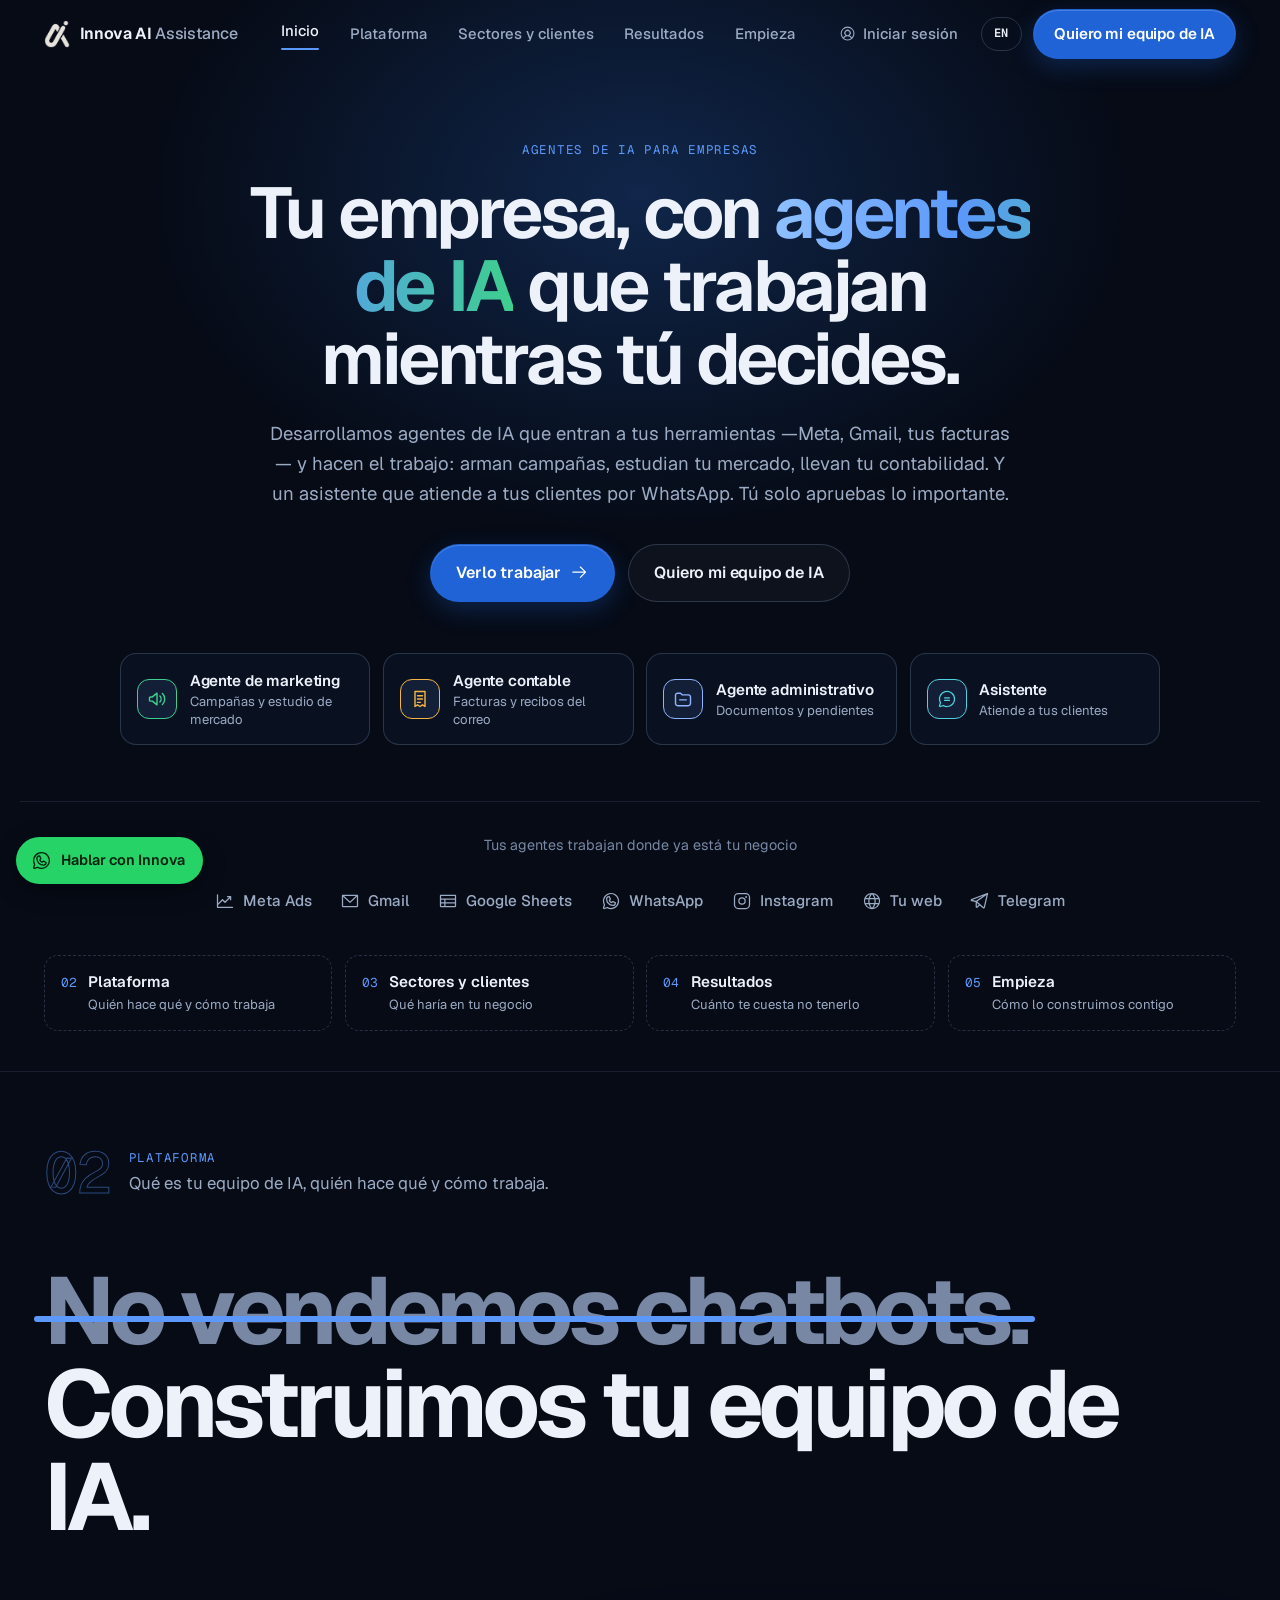
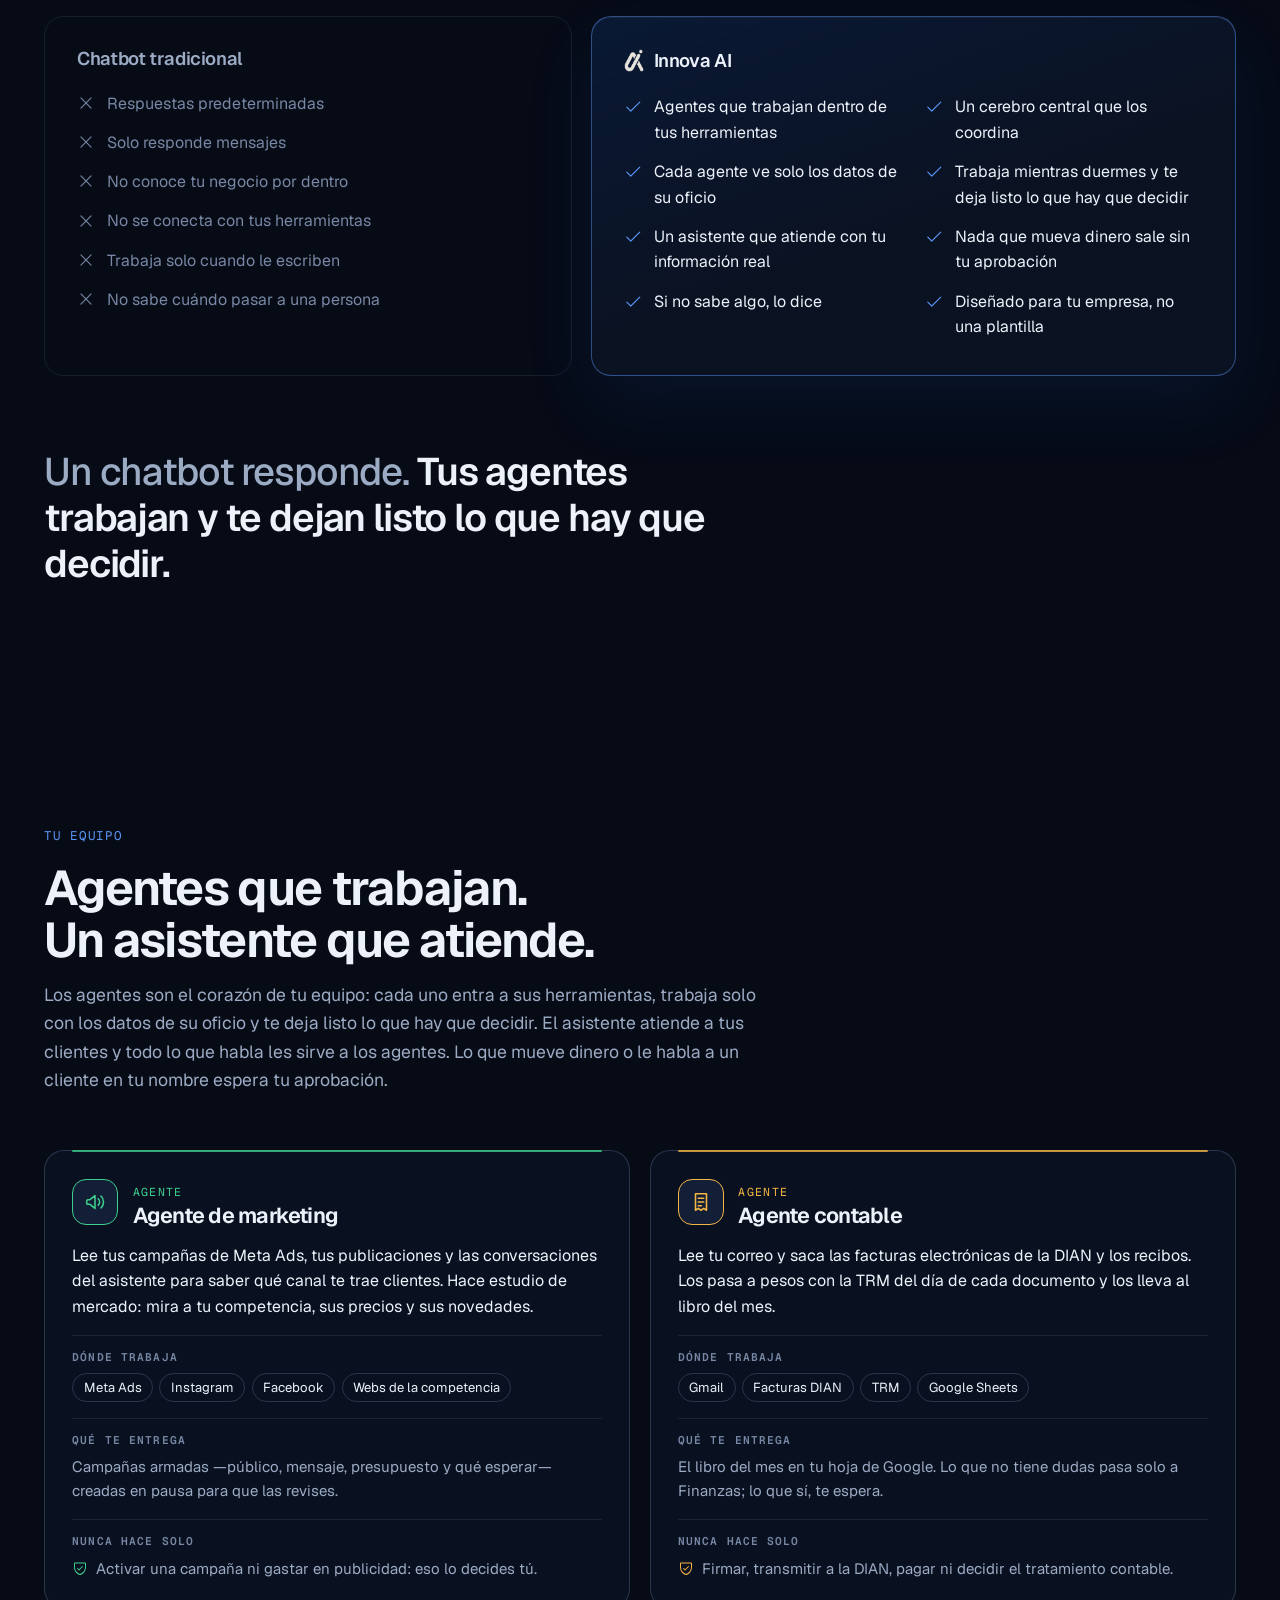
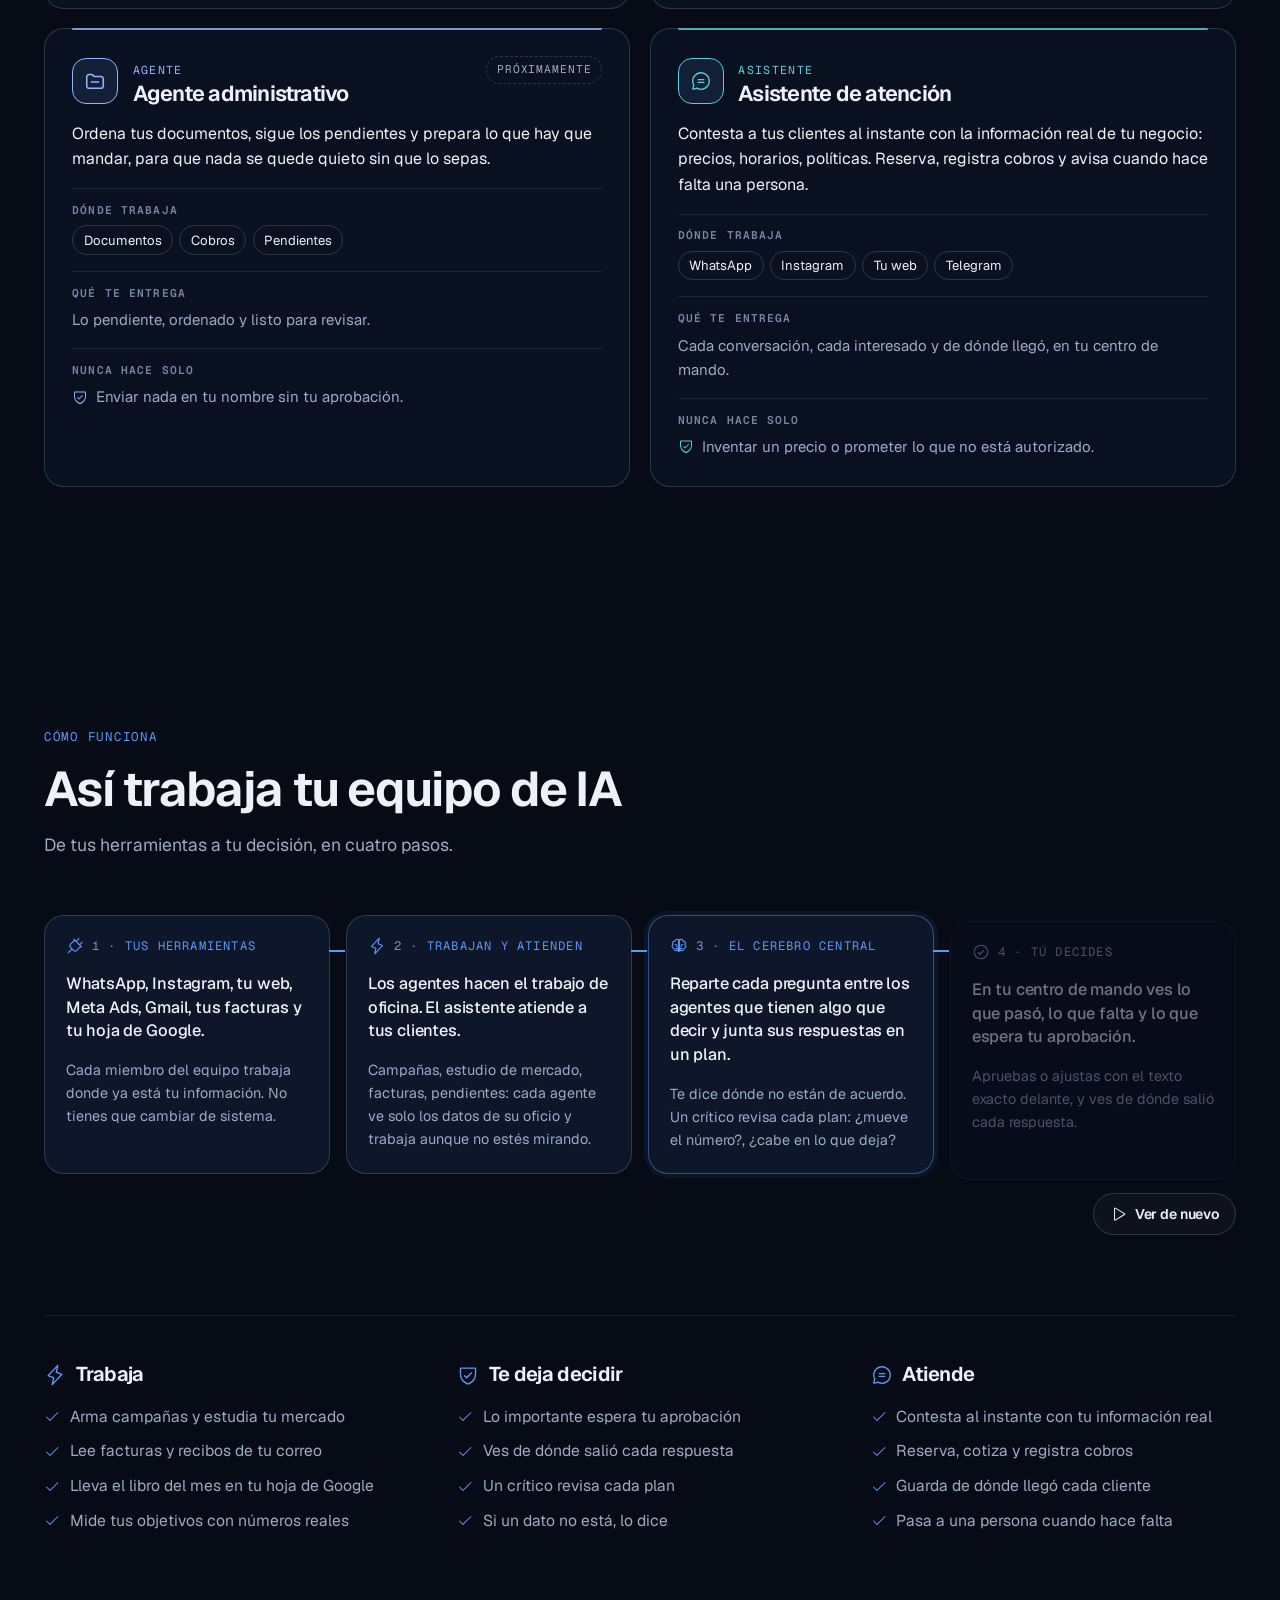
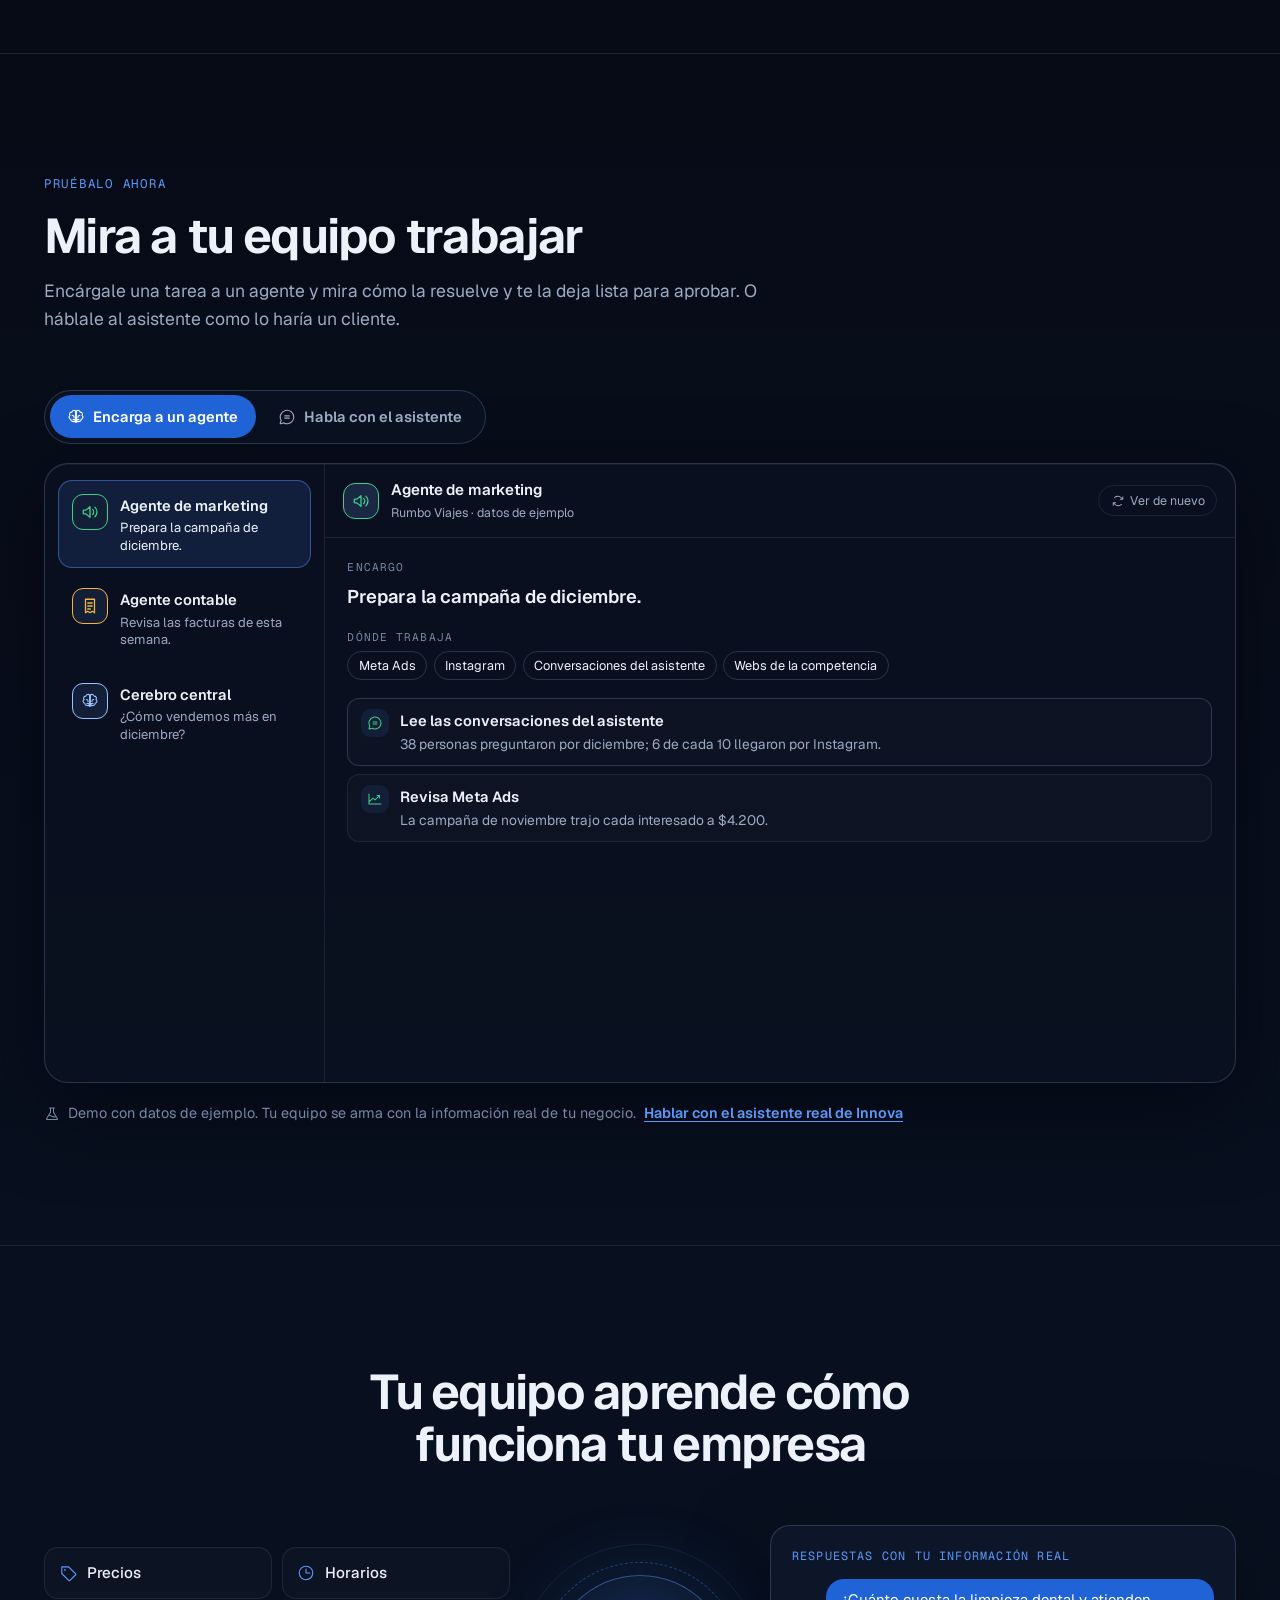
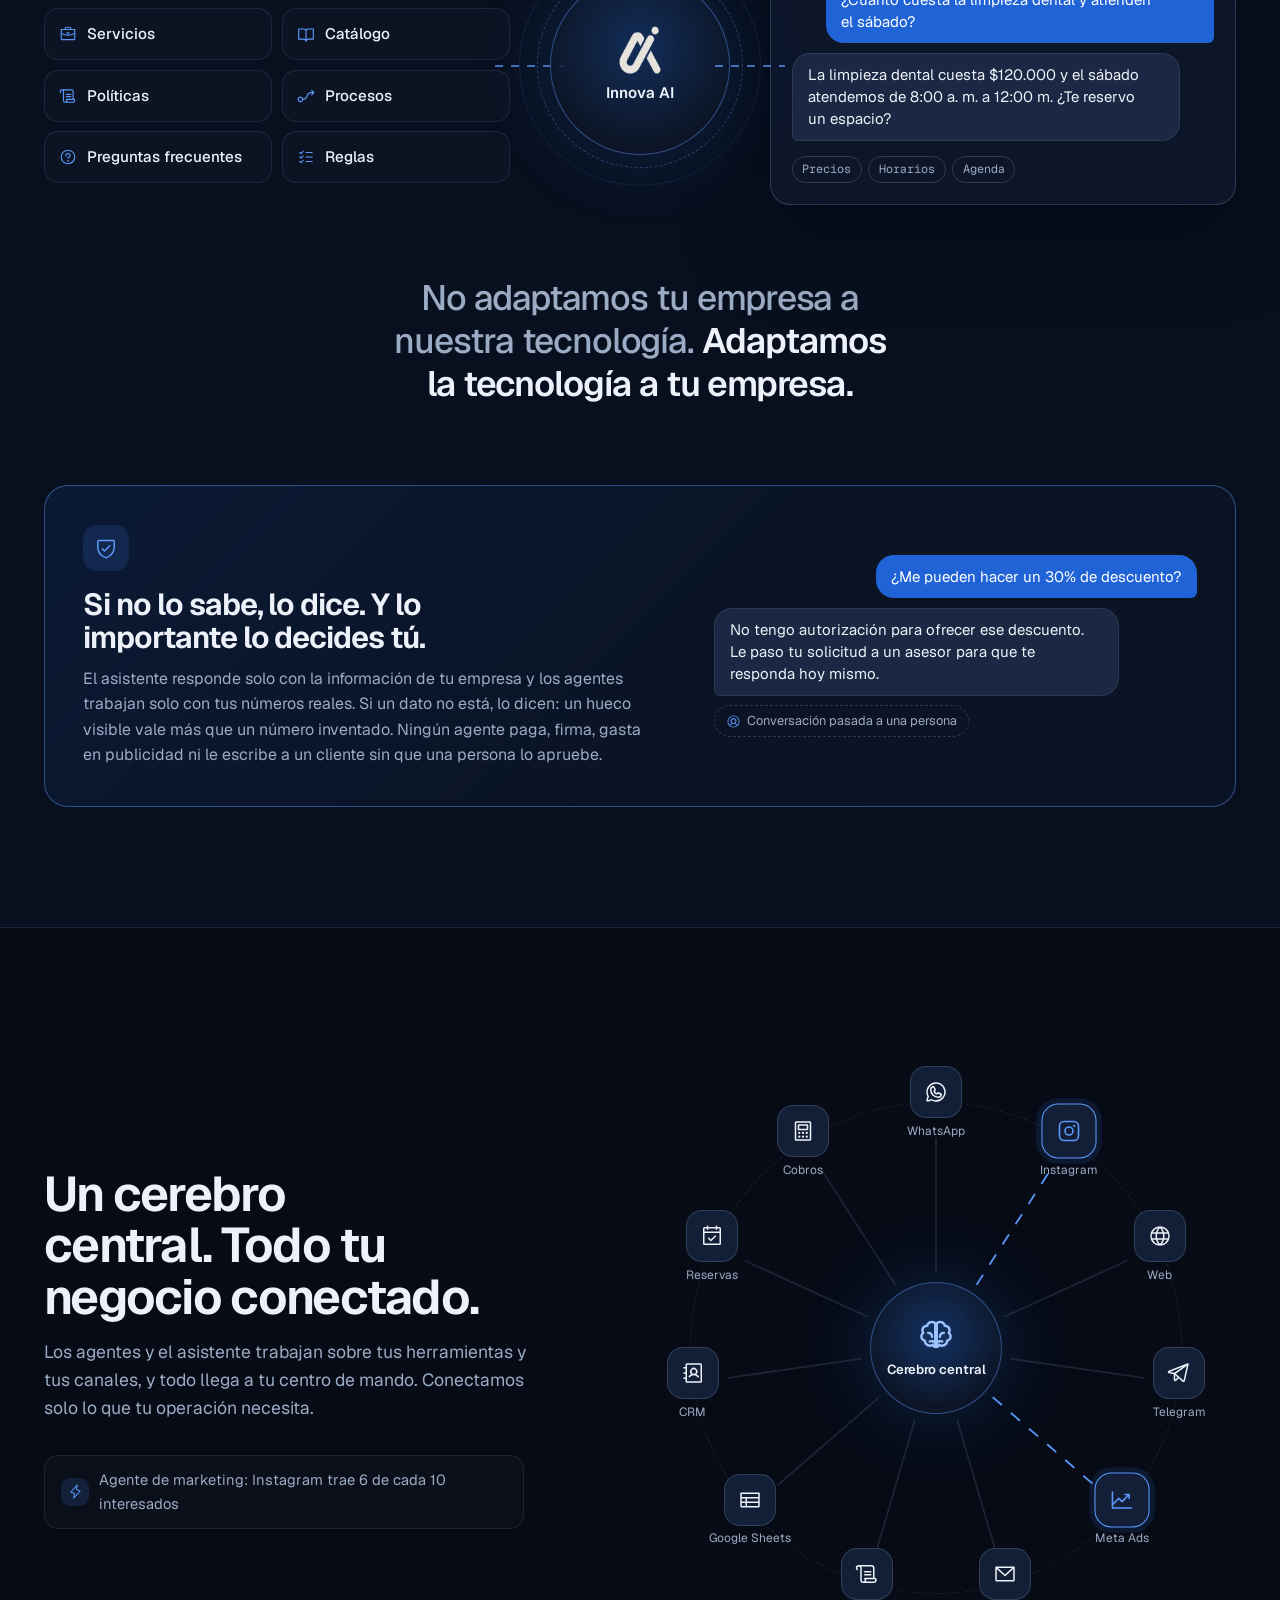
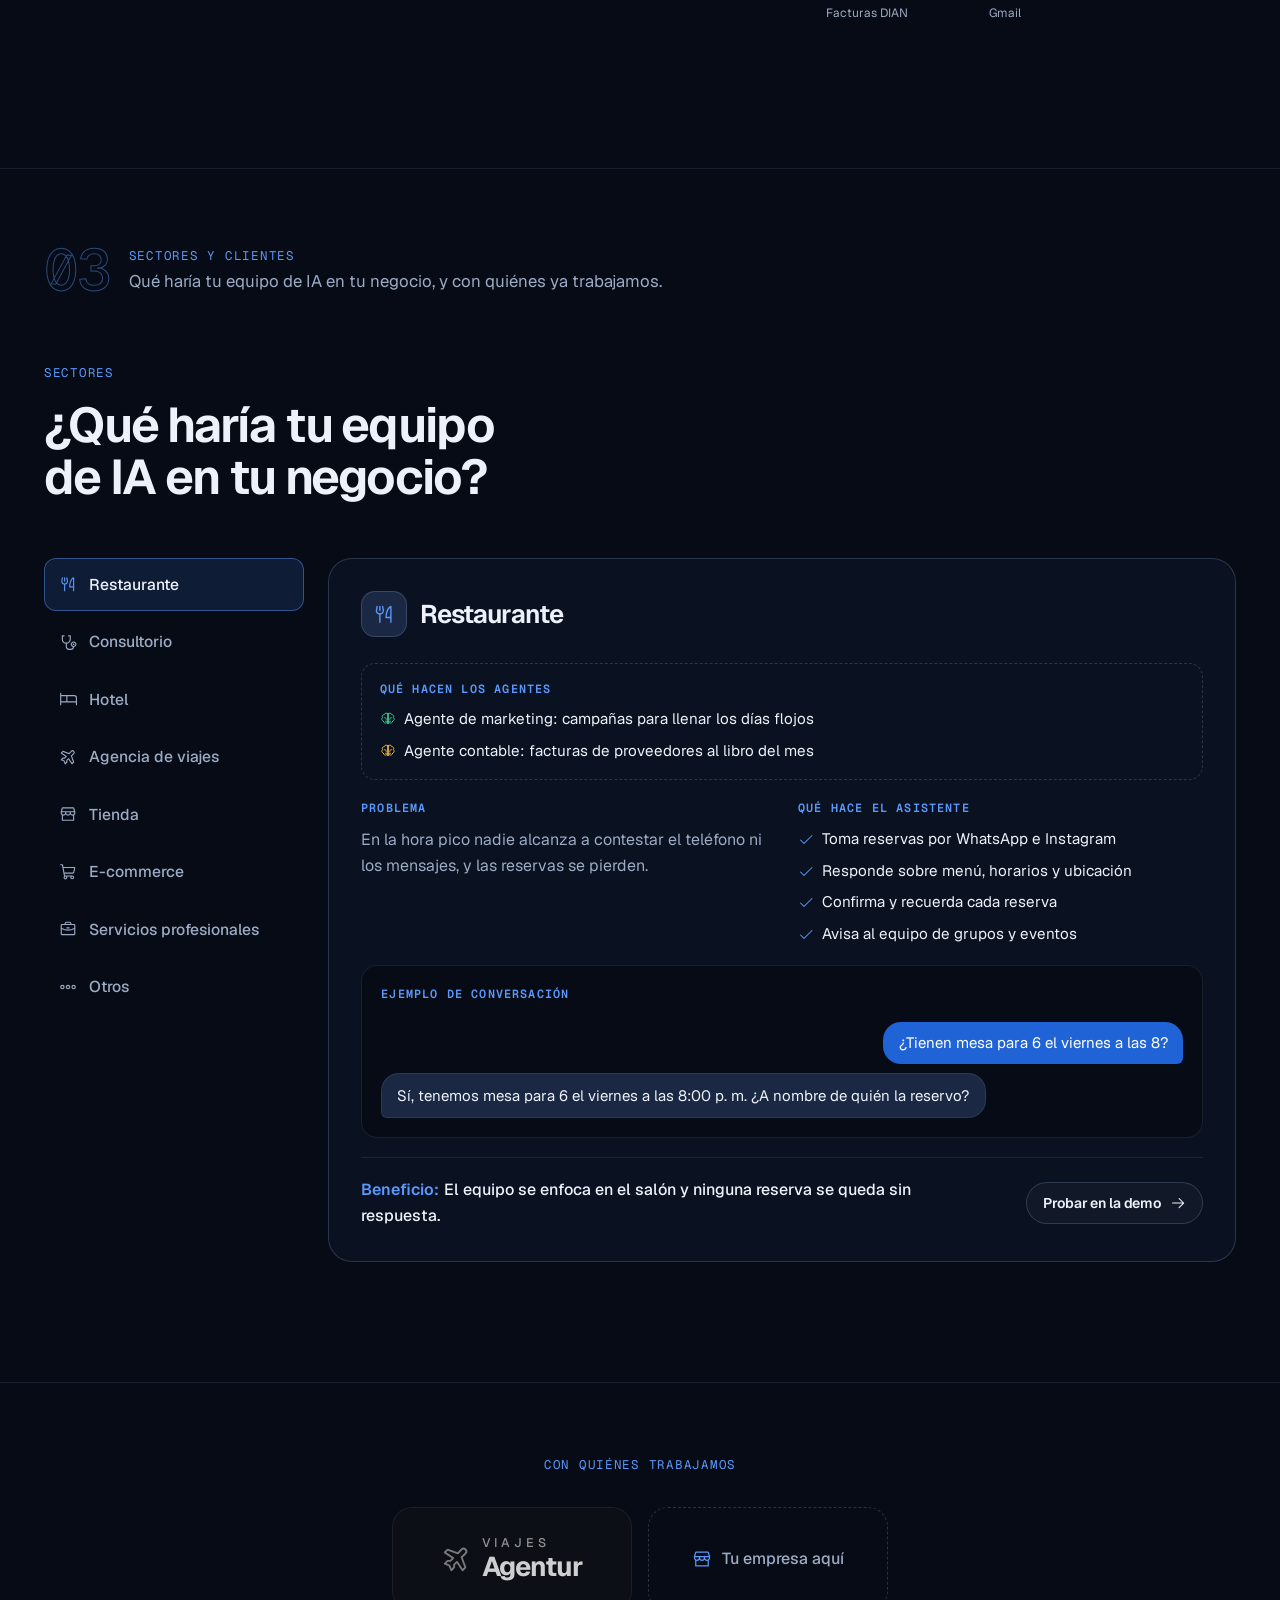
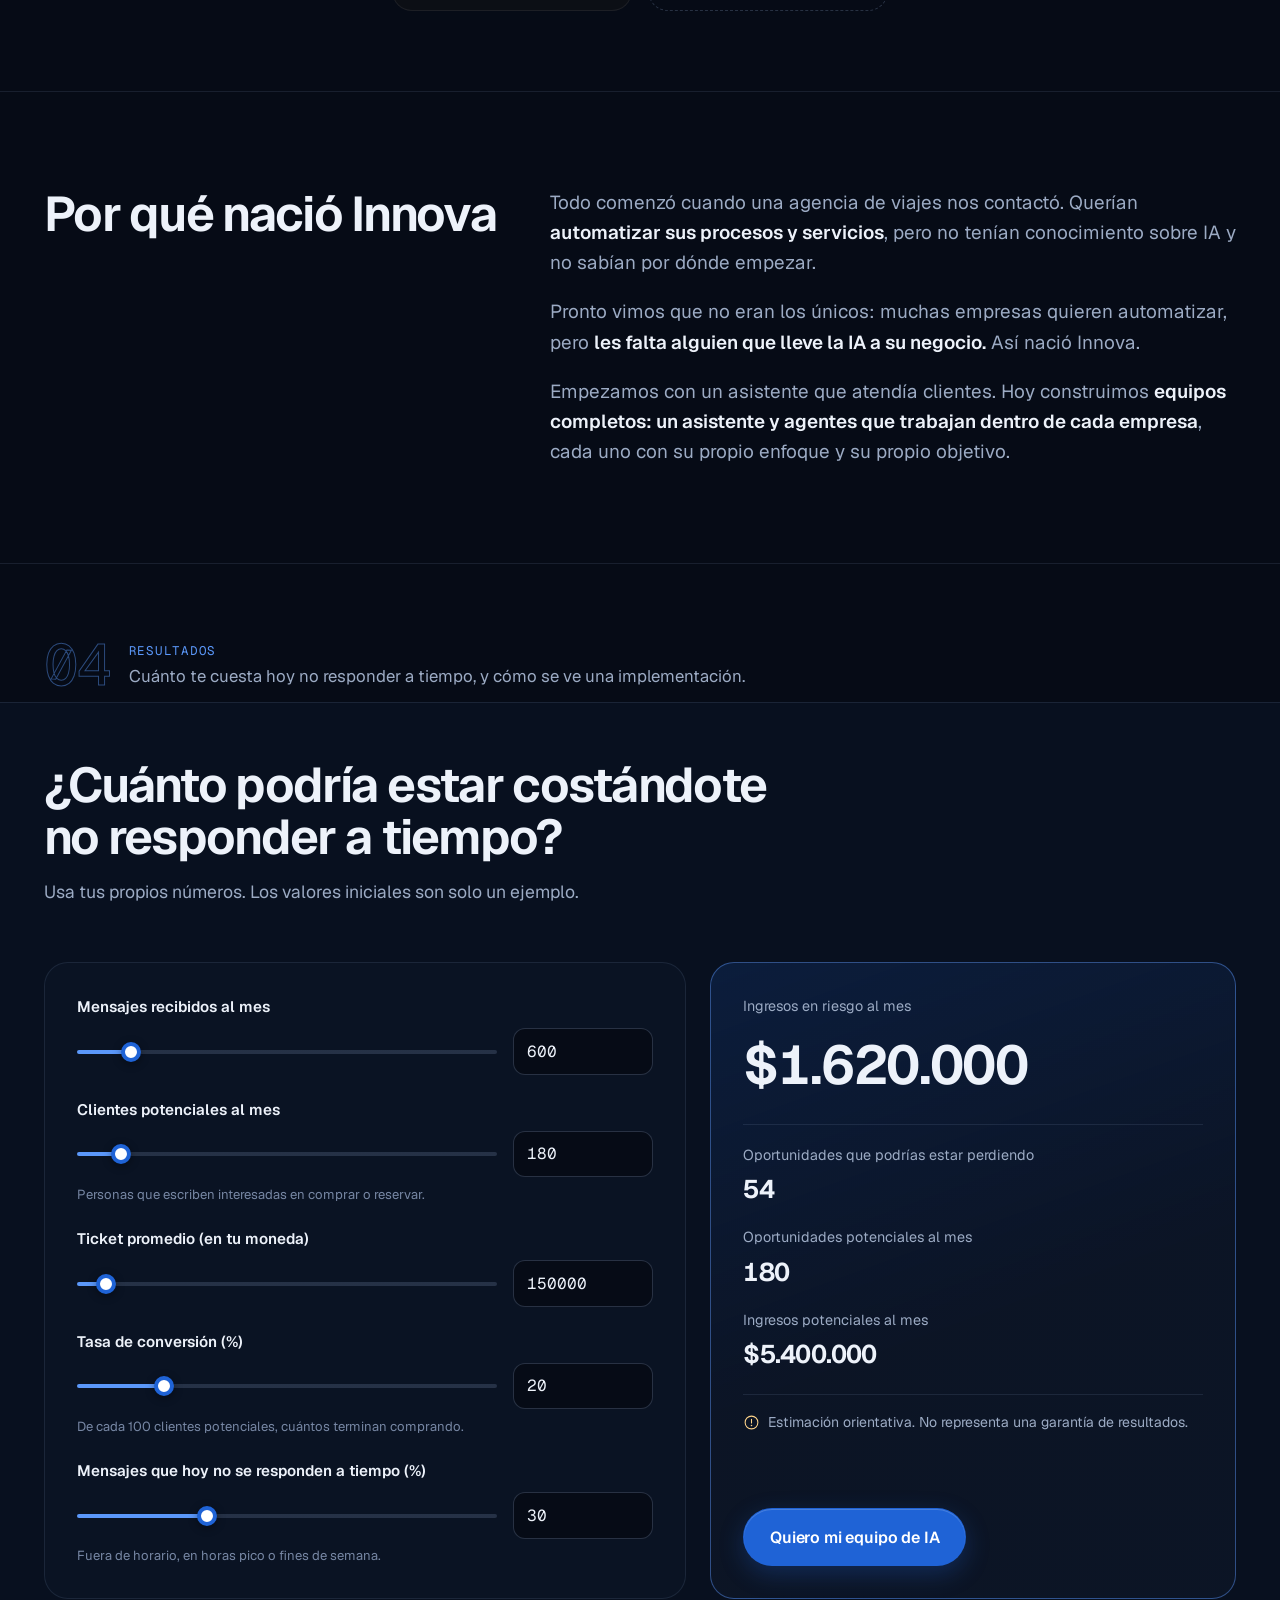
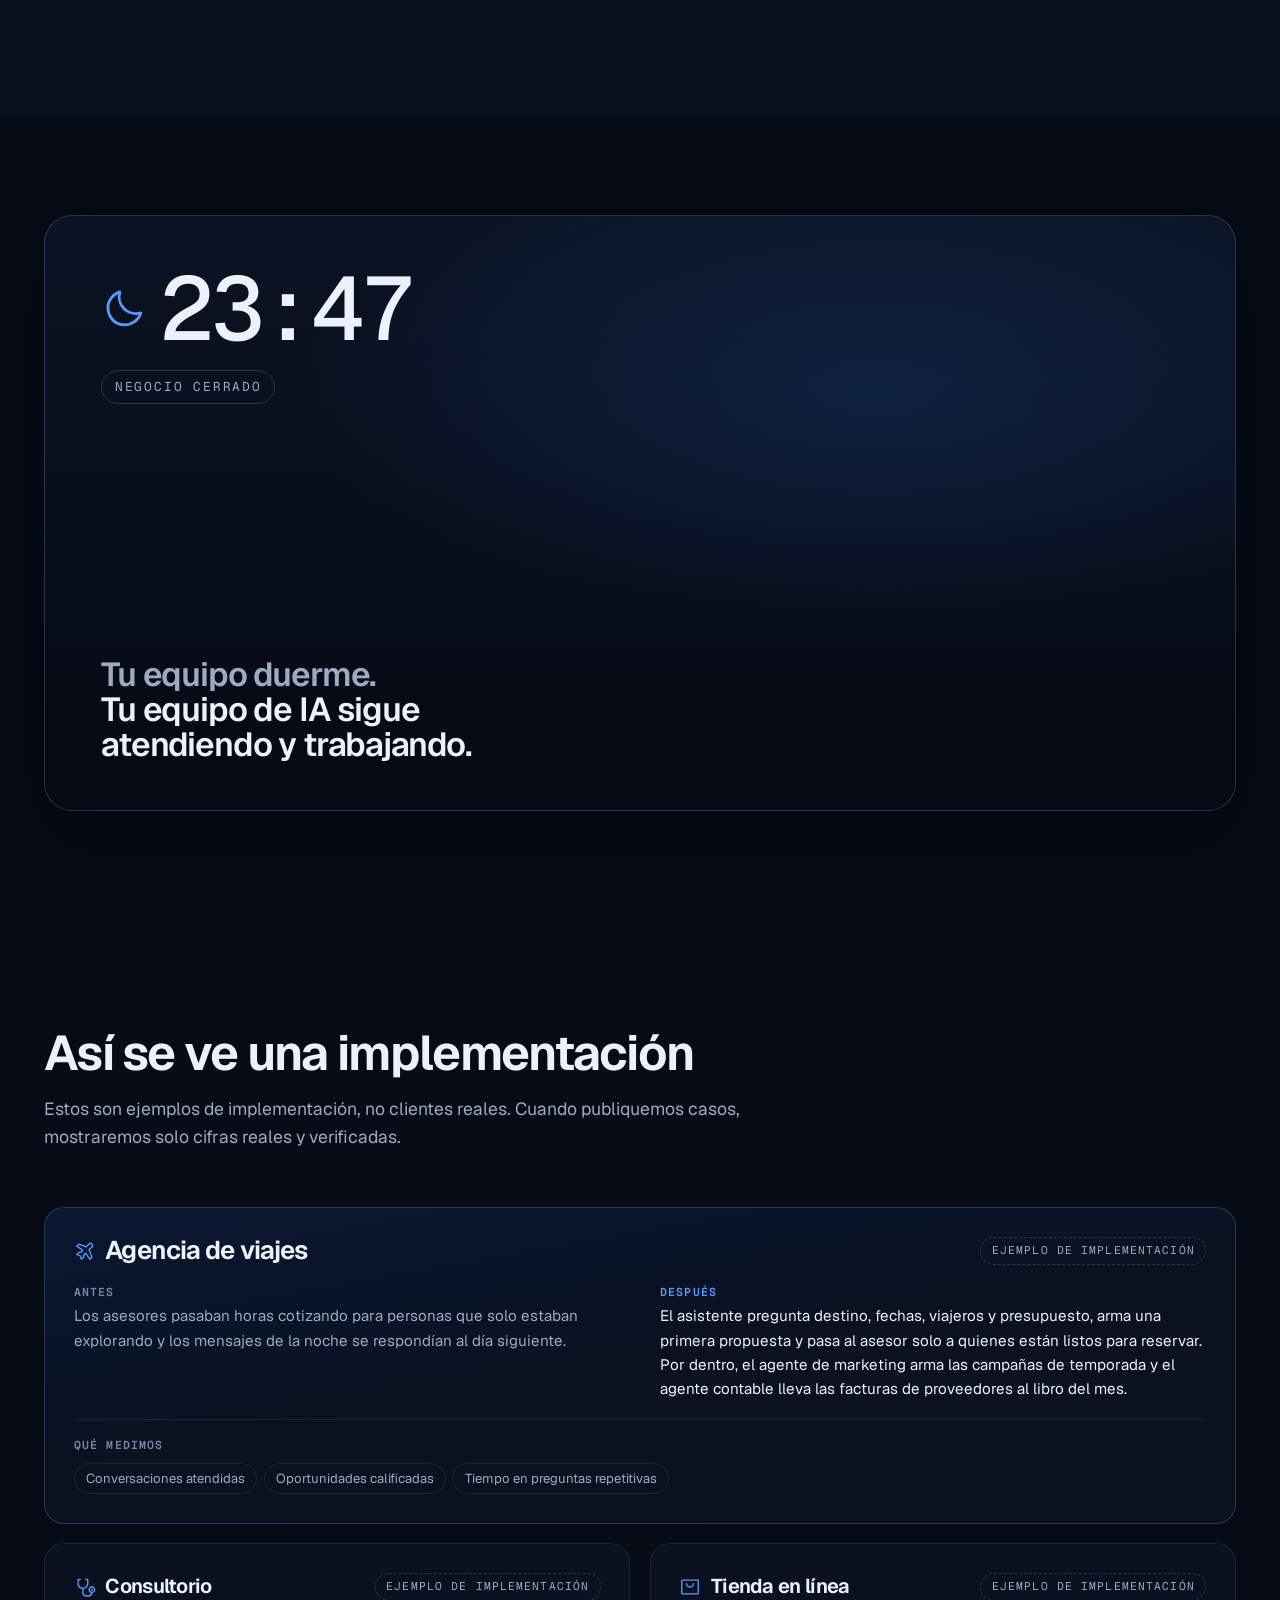
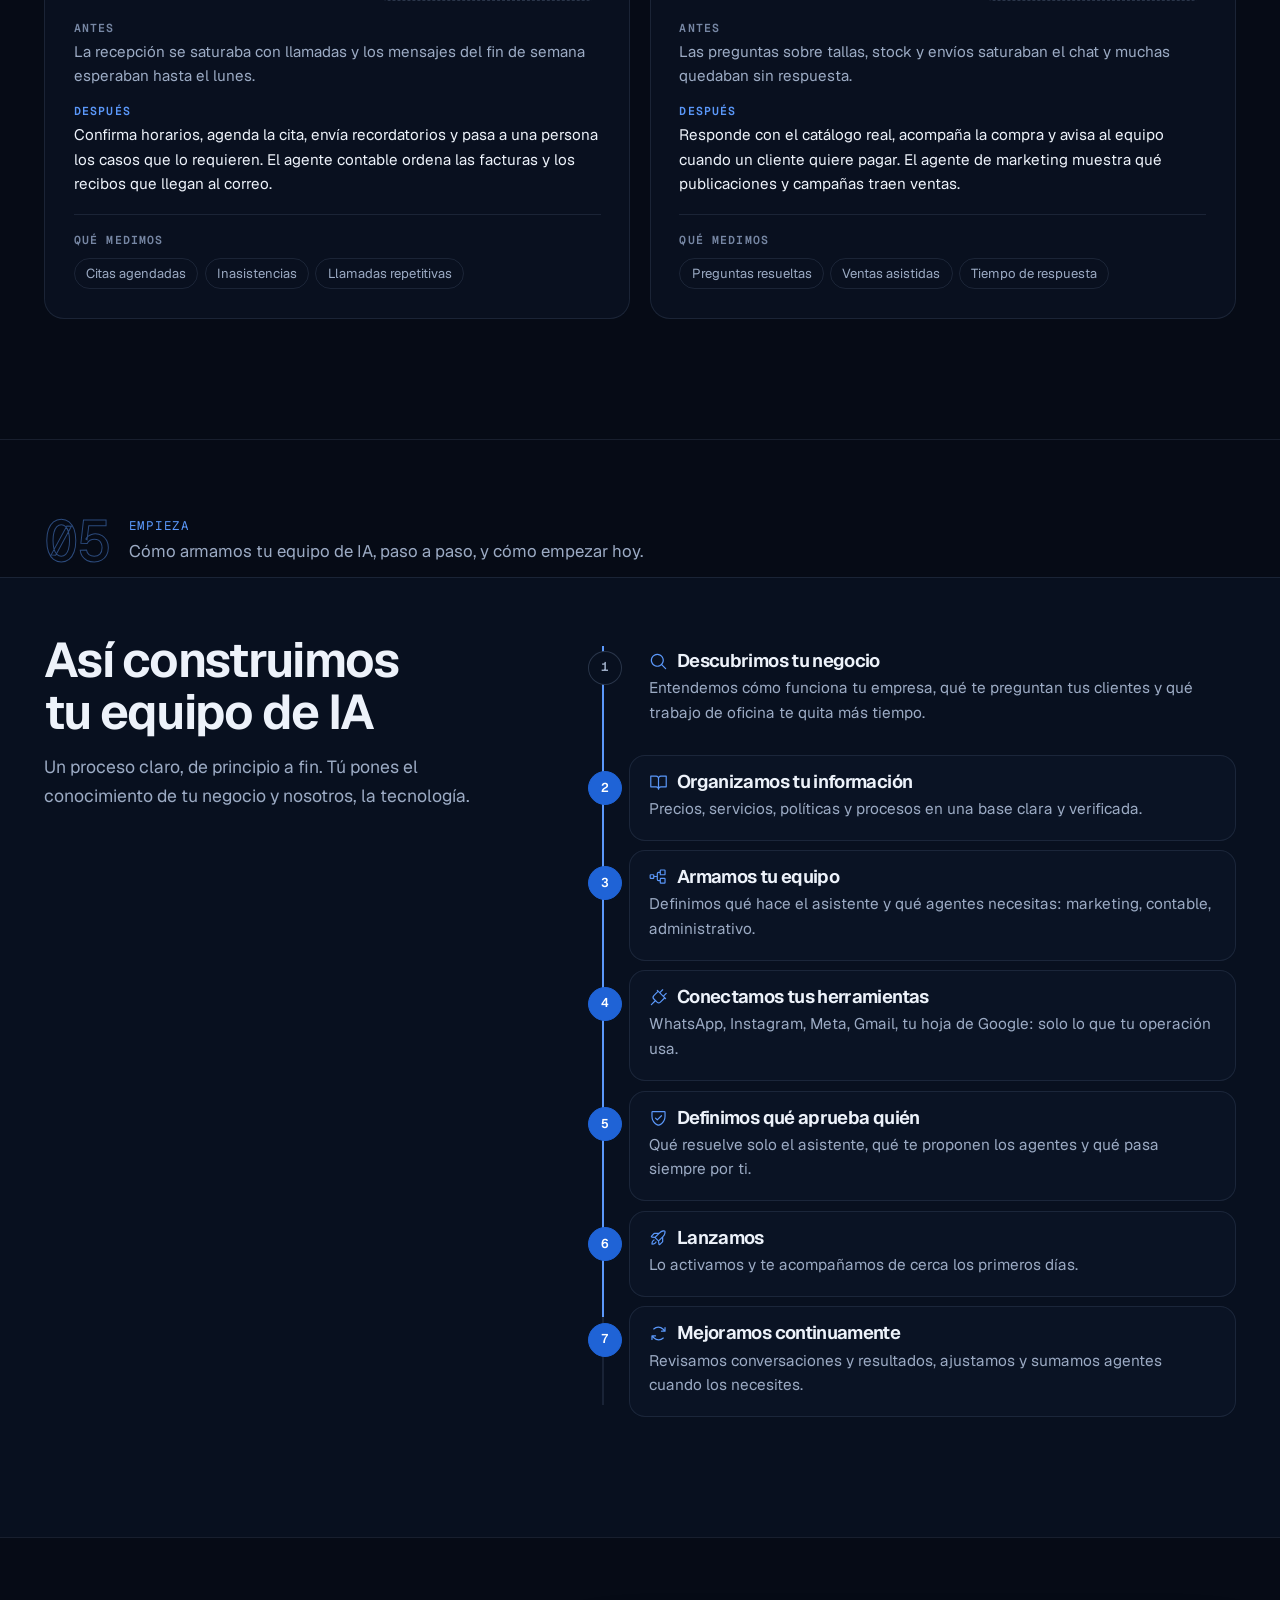
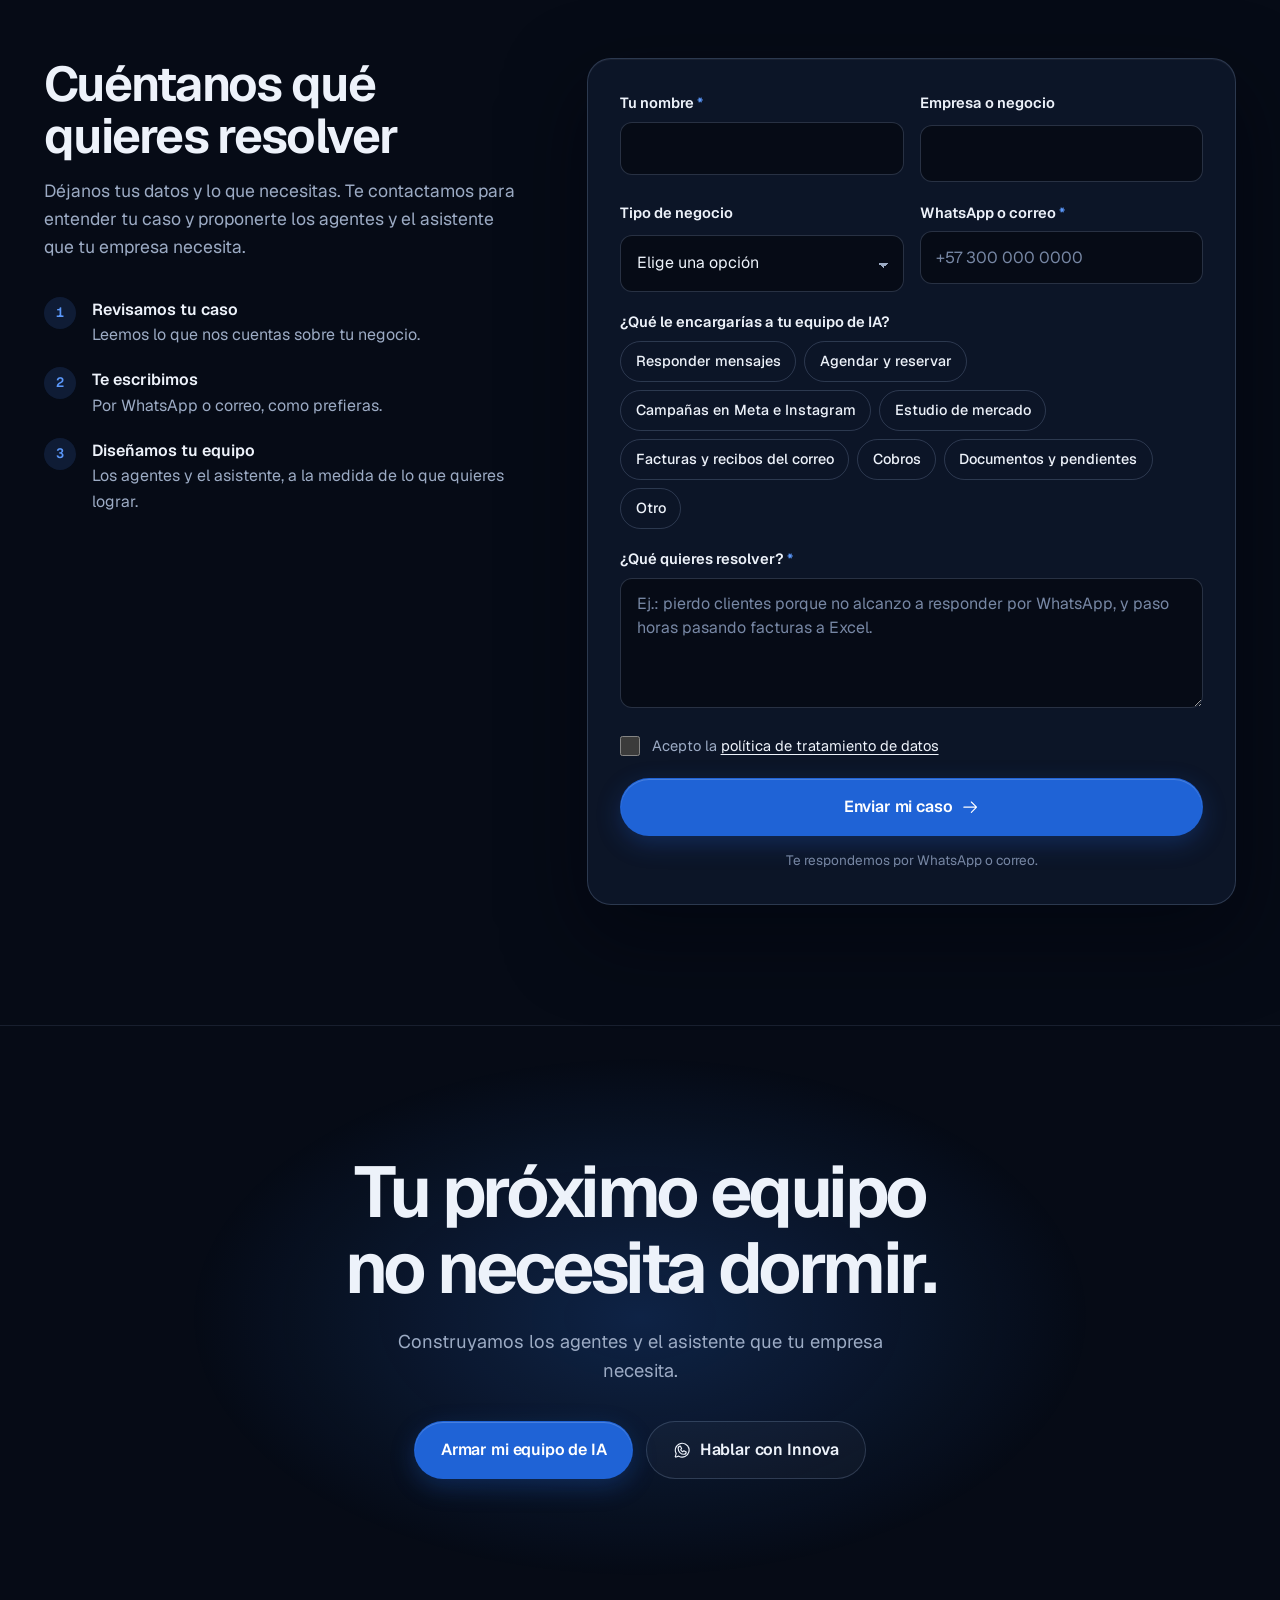
==== commit fefee737: "Los agentes van primero: portada, equipo, demo y sectores La demo abre con «Encarga a un agente»; el" ====
--- a/index.html
+++ b/index.html
@@ -3,7 +3,7 @@
 <head>
 <meta charset="UTF-8">
 <meta name="viewport" content="width=device-width, initial-scale=1.0">
-<title>Agentes y asistentes de IA para empresas | Innova AI Assistance</title>
+<title>Agentes de IA para empresas | Innova AI Assistance</title>
 <meta name="description" content="Desarrollamos agentes y asistentes de inteligencia artificial para empresas: un asistente que atiende a tus clientes por WhatsApp, Instagram y tu web, y agentes de marketing, contables y administrativos que trabajan dentro de tus herramientas. Tú apruebas lo importante.">
 <link rel="canonical" href="https://innovaassistanceai.com.co/">
 <meta name="theme-color" content="#060b16">
@@ -75,34 +75,34 @@
 <section class="hero hero-solo" id="top">
   <div class="hero-glow" aria-hidden="true"></div>
   <div class="wrap hero-center">
-    <p class="eyebrow hero-eyebrow" data-i18n="hero.eyebrow">Agentes y asistentes de IA para empresas</p>
-    <h1 data-i18n-html="hero.h1">Tu empresa, con un <span class="grad">equipo de IA</span> que trabaja mientras tú decides.</h1>
-    <p class="hero-sub" data-i18n="hero.sub">Desarrollamos un asistente que atiende a tus clientes por WhatsApp, Instagram y tu web, y agentes que entran a tus herramientas —Meta, Gmail, tus facturas— y te dejan listo lo que hay que decidir. Nada importante pasa sin tu aprobación.</p>
+    <p class="eyebrow hero-eyebrow" data-i18n="hero.eyebrow">Agentes de IA para empresas</p>
+    <h1 data-i18n-html="hero.h1">Tu empresa, con <span class="grad">agentes de IA</span> que trabajan mientras tú decides.</h1>
+    <p class="hero-sub" data-i18n="hero.sub">Desarrollamos agentes de IA que entran a tus herramientas —Meta, Gmail, tus facturas— y hacen el trabajo: arman campañas, estudian tu mercado, llevan tu contabilidad. Y un asistente que atiende a tus clientes por WhatsApp. Tú solo apruebas lo importante.</p>
     <div class="cta-row center">
       <a href="#demo" class="btn btn-primary btn-lg"><span data-i18n="cta.see">Verlo trabajar</span><svg class="i"><use href="assets/icons.svg#arrow-right"></use></svg></a>
       <!-- VA A WHATSAPP, no al formulario: un ancla al fondo de la página no la sigue nadie. -->
-      <a href="https://wa.me/573054110761?text=Hola%2C%20quiero%20un%20equipo%20de%20IA%20para%20mi%20negocio."
+      <a href="https://wa.me/573054110761?text=Hola%2C%20quiero%20agentes%20de%20IA%20para%20mi%20negocio."
          class="btn btn-ghost btn-lg" target="_blank" rel="noopener" data-i18n="cta.want">Quiero mi equipo de IA</a>
     </div>
 
     <ul class="hero-team" aria-label="Tu equipo de IA">
-      <li class="ht ht-asis"><span class="ht-ic"><svg class="i"><use href="assets/icons.svg#chat-circle-text"></use></svg></span><span><b data-i18n="ht.asis">Asistente</b><small data-i18n="ht.asisS">Atiende a tus clientes</small></span></li>
       <li class="ht ht-mkt"><span class="ht-ic"><svg class="i"><use href="assets/icons.svg#megaphone"></use></svg></span><span><b data-i18n="ht.mkt">Agente de marketing</b><small data-i18n="ht.mktS">Campañas y estudio de mercado</small></span></li>
       <li class="ht ht-cont"><span class="ht-ic"><svg class="i"><use href="assets/icons.svg#receipt"></use></svg></span><span><b data-i18n="ht.cont">Agente contable</b><small data-i18n="ht.contS">Facturas y recibos del correo</small></span></li>
       <li class="ht ht-adm"><span class="ht-ic"><svg class="i"><use href="assets/icons.svg#folder"></use></svg></span><span><b data-i18n="ht.adm">Agente administrativo</b><small data-i18n="ht.admS">Documentos y pendientes</small></span></li>
+      <li class="ht ht-asis"><span class="ht-ic"><svg class="i"><use href="assets/icons.svg#chat-circle-text"></use></svg></span><span><b data-i18n="ht.asis">Asistente</b><small data-i18n="ht.asisS">Atiende a tus clientes</small></span></li>
     </ul>
   </div>
 
   <div class="wrap channels">
-    <p data-i18n="channels.p">Trabaja donde ya está tu negocio</p>
+    <p data-i18n="channels.p">Tus agentes trabajan donde ya está tu negocio</p>
     <ul>
+      <li><svg class="i"><use href="assets/icons.svg#chart-line-up"></use></svg>Meta Ads</li>
+      <li><svg class="i"><use href="assets/icons.svg#envelope-simple"></use></svg>Gmail</li>
+      <li><svg class="i"><use href="assets/icons.svg#table"></use></svg>Google Sheets</li>
       <li><svg class="i"><use href="assets/icons.svg#whatsapp-logo"></use></svg>WhatsApp</li>
       <li><svg class="i"><use href="assets/icons.svg#instagram-logo"></use></svg>Instagram</li>
       <li><svg class="i"><use href="assets/icons.svg#globe"></use></svg><span data-i18n="ch.web">Tu web</span></li>
       <li><svg class="i"><use href="assets/icons.svg#telegram-logo"></use></svg>Telegram</li>
-      <li><svg class="i"><use href="assets/icons.svg#chart-line-up"></use></svg>Meta Ads</li>
-      <li><svg class="i"><use href="assets/icons.svg#envelope-simple"></use></svg>Gmail</li>
-      <li><svg class="i"><use href="assets/icons.svg#table"></use></svg>Google Sheets</li>
     </ul>
   </div>
 
@@ -137,7 +137,7 @@
         <ul id="cmpNew"></ul>
       </div>
     </div>
-    <p class="mf-quote reveal" data-i18n-html="mf.quote">Un chatbot responde. <strong>Tu equipo de IA trabaja y te deja listo lo que hay que decidir.</strong></p>
+    <p class="mf-quote reveal" data-i18n-html="mf.quote">Un chatbot responde. <strong>Tus agentes trabajan y te dejan listo lo que hay que decidir.</strong></p>
   </div>
 </section>
 
@@ -145,8 +145,8 @@
   <div class="wrap">
     <div class="sec-head reveal">
       <p class="eyebrow" data-i18n="team.eyebrow">Tu equipo</p>
-      <h2 data-i18n="team.h2">Un asistente que atiende. Agentes que trabajan.</h2>
-      <p class="sec-sub" data-i18n="team.sub">El asistente es el único que habla con tus clientes. Los agentes trabajan por dentro, cada uno con sus herramientas y solo con los datos de su oficio, y te proponen. Lo que mueve dinero o le habla a un cliente en tu nombre espera tu aprobación.</p>
+      <h2 data-i18n="team.h2">Agentes que trabajan. Un asistente que atiende.</h2>
+      <p class="sec-sub" data-i18n="team.sub">Los agentes son el corazón de tu equipo: cada uno entra a sus herramientas, trabaja solo con los datos de su oficio y te deja listo lo que hay que decidir. El asistente atiende a tus clientes y todo lo que habla les sirve a los agentes. Lo que mueve dinero o le habla a un cliente en tu nombre espera tu aprobación.</p>
     </div>
     <div class="team" id="team"></div>
   </div>
@@ -163,9 +163,9 @@
       <li class="stage"><span class="stage-k"><svg class="i"><use href="assets/icons.svg#plug"></use></svg><span data-i18n="mind.s1">1 · Tus herramientas</span></span>
         <p class="stage-t" data-i18n="mind.t1">WhatsApp, Instagram, tu web, Meta Ads, Gmail, tus facturas y tu hoja de Google.</p>
         <p class="stage-p" data-i18n="mind.p1">Cada miembro del equipo trabaja donde ya está tu información. No tienes que cambiar de sistema.</p></li>
-      <li class="stage"><span class="stage-k"><svg class="i"><use href="assets/icons.svg#lightning"></use></svg><span data-i18n="mind.s2">2 · Atienden y trabajan</span></span>
-        <p class="stage-t" data-i18n="mind.t2">El asistente atiende a tus clientes. Los agentes adelantan el trabajo de oficina.</p>
-        <p class="stage-p" data-i18n="mind.p2">Campañas, facturas, pendientes: cada agente ve solo los datos de su oficio y trabaja aunque no estés mirando.</p></li>
+      <li class="stage"><span class="stage-k"><svg class="i"><use href="assets/icons.svg#lightning"></use></svg><span data-i18n="mind.s2">2 · Trabajan y atienden</span></span>
+        <p class="stage-t" data-i18n="mind.t2">Los agentes hacen el trabajo de oficina. El asistente atiende a tus clientes.</p>
+        <p class="stage-p" data-i18n="mind.p2">Campañas, estudio de mercado, facturas, pendientes: cada agente ve solo los datos de su oficio y trabaja aunque no estés mirando.</p></li>
       <li class="stage"><span class="stage-k"><svg class="i"><use href="assets/icons.svg#brain"></use></svg><span data-i18n="mind.s3">3 · El cerebro central</span></span>
         <p class="stage-t" data-i18n="mind.t3">Reparte cada pregunta entre los agentes que tienen algo que decir y junta sus respuestas en un plan.</p>
         <p class="stage-p" data-i18n="mind.p3">Te dice dónde no están de acuerdo. Un crítico revisa cada plan: ¿mueve el número?, ¿cabe en lo que deja?</p></li>
@@ -185,15 +185,32 @@
     <div class="sec-head reveal">
       <p class="eyebrow" data-i18n="demo.eyebrow">Pruébalo ahora</p>
       <h2 data-i18n="demo.h2">Mira a tu equipo trabajar</h2>
-      <p class="sec-sub" data-i18n="demo.sub">Háblale al asistente como lo haría un cliente, o encárgale una tarea a un agente y mira cómo la resuelve.</p>
+      <p class="sec-sub" data-i18n="demo.sub">Encárgale una tarea a un agente y mira cómo la resuelve y te la deja lista para aprobar. O háblale al asistente como lo haría un cliente.</p>
     </div>
 
     <div class="demo-modes" role="tablist" aria-label="Qué quieres probar">
-      <button type="button" role="tab" id="modeAsis" aria-selected="true" aria-controls="lab"><svg class="i"><use href="assets/icons.svg#chat-circle-text"></use></svg><span data-i18n="mode.asis">Habla con el asistente</span></button>
-      <button type="button" role="tab" id="modeAgent" aria-selected="false" aria-controls="agentLab" tabindex="-1"><svg class="i"><use href="assets/icons.svg#brain"></use></svg><span data-i18n="mode.agent">Encarga a un agente</span></button>
-    </div>
-
-    <div class="lab reveal" id="lab" role="tabpanel" aria-labelledby="modeAsis">
+      <button type="button" role="tab" id="modeAgent" aria-selected="true" aria-controls="agentLab"><svg class="i"><use href="assets/icons.svg#brain"></use></svg><span data-i18n="mode.agent">Encarga a un agente</span></button>
+      <button type="button" role="tab" id="modeAsis" aria-selected="false" aria-controls="lab" tabindex="-1"><svg class="i"><use href="assets/icons.svg#chat-circle-text"></use></svg><span data-i18n="mode.asis">Habla con el asistente</span></button>
+    </div>
+
+    <div class="alab" id="agentLab" role="tabpanel" aria-labelledby="modeAgent">
+      <div class="alab-list" role="tablist" aria-label="Encargos" id="alabList"></div>
+      <div class="alab-work">
+        <div class="window-head">
+          <span class="avatar" id="alabAv"></span>
+          <div class="who"><b id="alabWho"></b><span class="alab-biz" id="alabBiz"></span></div>
+          <button class="lab-reset" type="button" id="alabReplay"><svg class="i"><use href="assets/icons.svg#arrows-clockwise"></use></svg><span data-i18n="mind.replay">Ver de nuevo</span></button>
+        </div>
+        <div class="alab-body">
+          <p class="alab-task"><span class="alab-k" data-i18n="alab.task">Encargo</span><span id="alabTask"></span></p>
+          <div class="alab-tools"><span class="alab-k" data-i18n="alab.tools">Dónde trabaja</span><ul id="alabTools"></ul></div>
+          <ol class="alab-steps" id="alabSteps" aria-live="polite"></ol>
+          <div class="alab-result" id="alabResult" aria-live="polite"></div>
+        </div>
+      </div>
+    </div>
+
+    <div class="lab" id="lab" role="tabpanel" aria-labelledby="modeAsis" hidden>
       <div class="lab-inds" role="tablist" aria-label="Tipo de negocio" id="labInds"></div>
       <div class="lab-chat" id="labChat">
         <div class="window-head">
@@ -222,23 +239,6 @@
       </aside>
     </div>
 
-    <div class="alab" id="agentLab" role="tabpanel" aria-labelledby="modeAgent" hidden>
-      <div class="alab-list" role="tablist" aria-label="Encargos" id="alabList"></div>
-      <div class="alab-work">
-        <div class="window-head">
-          <span class="avatar" id="alabAv"></span>
-          <div class="who"><b id="alabWho"></b><span class="alab-biz" id="alabBiz"></span></div>
-          <button class="lab-reset" type="button" id="alabReplay"><svg class="i"><use href="assets/icons.svg#arrows-clockwise"></use></svg><span data-i18n="mind.replay">Ver de nuevo</span></button>
-        </div>
-        <div class="alab-body">
-          <p class="alab-task"><span class="alab-k" data-i18n="alab.task">Encargo</span><span id="alabTask"></span></p>
-          <div class="alab-tools"><span class="alab-k" data-i18n="alab.tools">Dónde trabaja</span><ul id="alabTools"></ul></div>
-          <ol class="alab-steps" id="alabSteps" aria-live="polite"></ol>
-          <div class="alab-result" id="alabResult" aria-live="polite"></div>
-        </div>
-      </div>
-    </div>
-
     <p class="lab-note"><svg class="i"><use href="assets/icons.svg#flask"></use></svg><span data-i18n="demo.note">Demo con datos de ejemplo. Tu equipo se arma con la información real de tu negocio.</span> <button type="button" class="linkish" id="openRealBot" data-i18n="demo.real">Hablar con el asistente real de Innova</button></p>
   </div>
 </section>
@@ -283,7 +283,7 @@
   <div class="wrap integ-grid">
     <div class="integ-copy reveal">
       <h2 data-i18n="int.h2">Un cerebro central. Todo tu negocio conectado.</h2>
-      <p class="sec-sub" data-i18n="int.sub">El asistente y los agentes trabajan sobre tus canales y tus herramientas, y todo llega a tu centro de mando. Conectamos solo lo que tu operación necesita.</p>
+      <p class="sec-sub" data-i18n="int.sub">Los agentes y el asistente trabajan sobre tus herramientas y tus canales, y todo llega a tu centro de mando. Conectamos solo lo que tu operación necesita.</p>
       <p class="integ-live"><span class="live-icon" aria-hidden="true"><svg class="i"><use href="assets/icons.svg#lightning"></use></svg></span><span id="integLive"></span></p>
     </div>
     <div class="orbit" id="orbit">
@@ -440,11 +440,11 @@
   <div class="wrap contact-grid">
     <div class="reveal">
       <h2 data-i18n="form.h2">Cuéntanos qué quieres resolver</h2>
-      <p class="sec-sub" data-i18n="form.p">Déjanos tus datos y lo que necesitas. Te contactamos para entender tu caso y proponerte el asistente y los agentes que tu empresa necesita.</p>
+      <p class="sec-sub" data-i18n="form.p">Déjanos tus datos y lo que necesitas. Te contactamos para entender tu caso y proponerte los agentes y el asistente que tu empresa necesita.</p>
       <ol class="next">
         <li><span>1</span><p><b data-i18n="form.n1t">Revisamos tu caso</b><span data-i18n="form.n1p">Leemos lo que nos cuentas sobre tu negocio.</span></p></li>
         <li><span>2</span><p><b data-i18n="form.n2t">Te escribimos</b><span data-i18n="form.n2p">Por WhatsApp o correo, como prefieras.</span></p></li>
-        <li><span>3</span><p><b data-i18n="form.n3t">Diseñamos tu equipo</b><span data-i18n="form.n3p">El asistente y los agentes, a la medida de lo que quieres lograr.</span></p></li>
+        <li><span>3</span><p><b data-i18n="form.n3t">Diseñamos tu equipo</b><span data-i18n="form.n3p">Los agentes y el asistente, a la medida de lo que quieres lograr.</span></p></li>
       </ol>
     </div>
     <form class="form reveal" id="leadForm" novalidate style="--i:1">
@@ -486,7 +486,7 @@
   <div class="final-glow" aria-hidden="true"></div>
   <div class="wrap final-inner reveal">
     <h2 data-i18n="final.h2">Tu próximo equipo no necesita dormir.</h2>
-    <p data-i18n="final.p">Construyamos el asistente y los agentes que tu empresa necesita.</p>
+    <p data-i18n="final.p">Construyamos los agentes y el asistente que tu empresa necesita.</p>
     <div class="cta-row center">
       <a href="#contacto" class="btn btn-primary btn-lg" data-i18n="cta.create">Armar mi equipo de IA</a>
       <a href="https://wa.me/573054110761" class="btn btn-ghost btn-lg" target="_blank" rel="noopener"><svg class="i"><use href="assets/icons.svg#whatsapp-logo"></use></svg><span data-i18n="cta.talk">Hablar con Innova</span></a>
--- a/assets/css/site.css
+++ b/assets/css/site.css
@@ -822,7 +822,7 @@
 .ar-msg .i { width: 17px; height: 17px; margin-top: .15rem; color: #7ee2b0; }
 
 /* sectores: los agentes por dentro */
-.ip-agents { grid-column: 1 / -1; padding: 1rem 1.1rem; border-radius: 14px; border: 1px dashed var(--line-2); }
+.ip-agents { order: -1; grid-column: 1 / -1; padding: 1rem 1.1rem; border-radius: 14px; border: 1px dashed var(--line-2); }
 .ip-agents li .i { color: var(--c-mkt); }
 .ip-agents li:nth-child(2) .i { color: var(--c-cont); }
 
